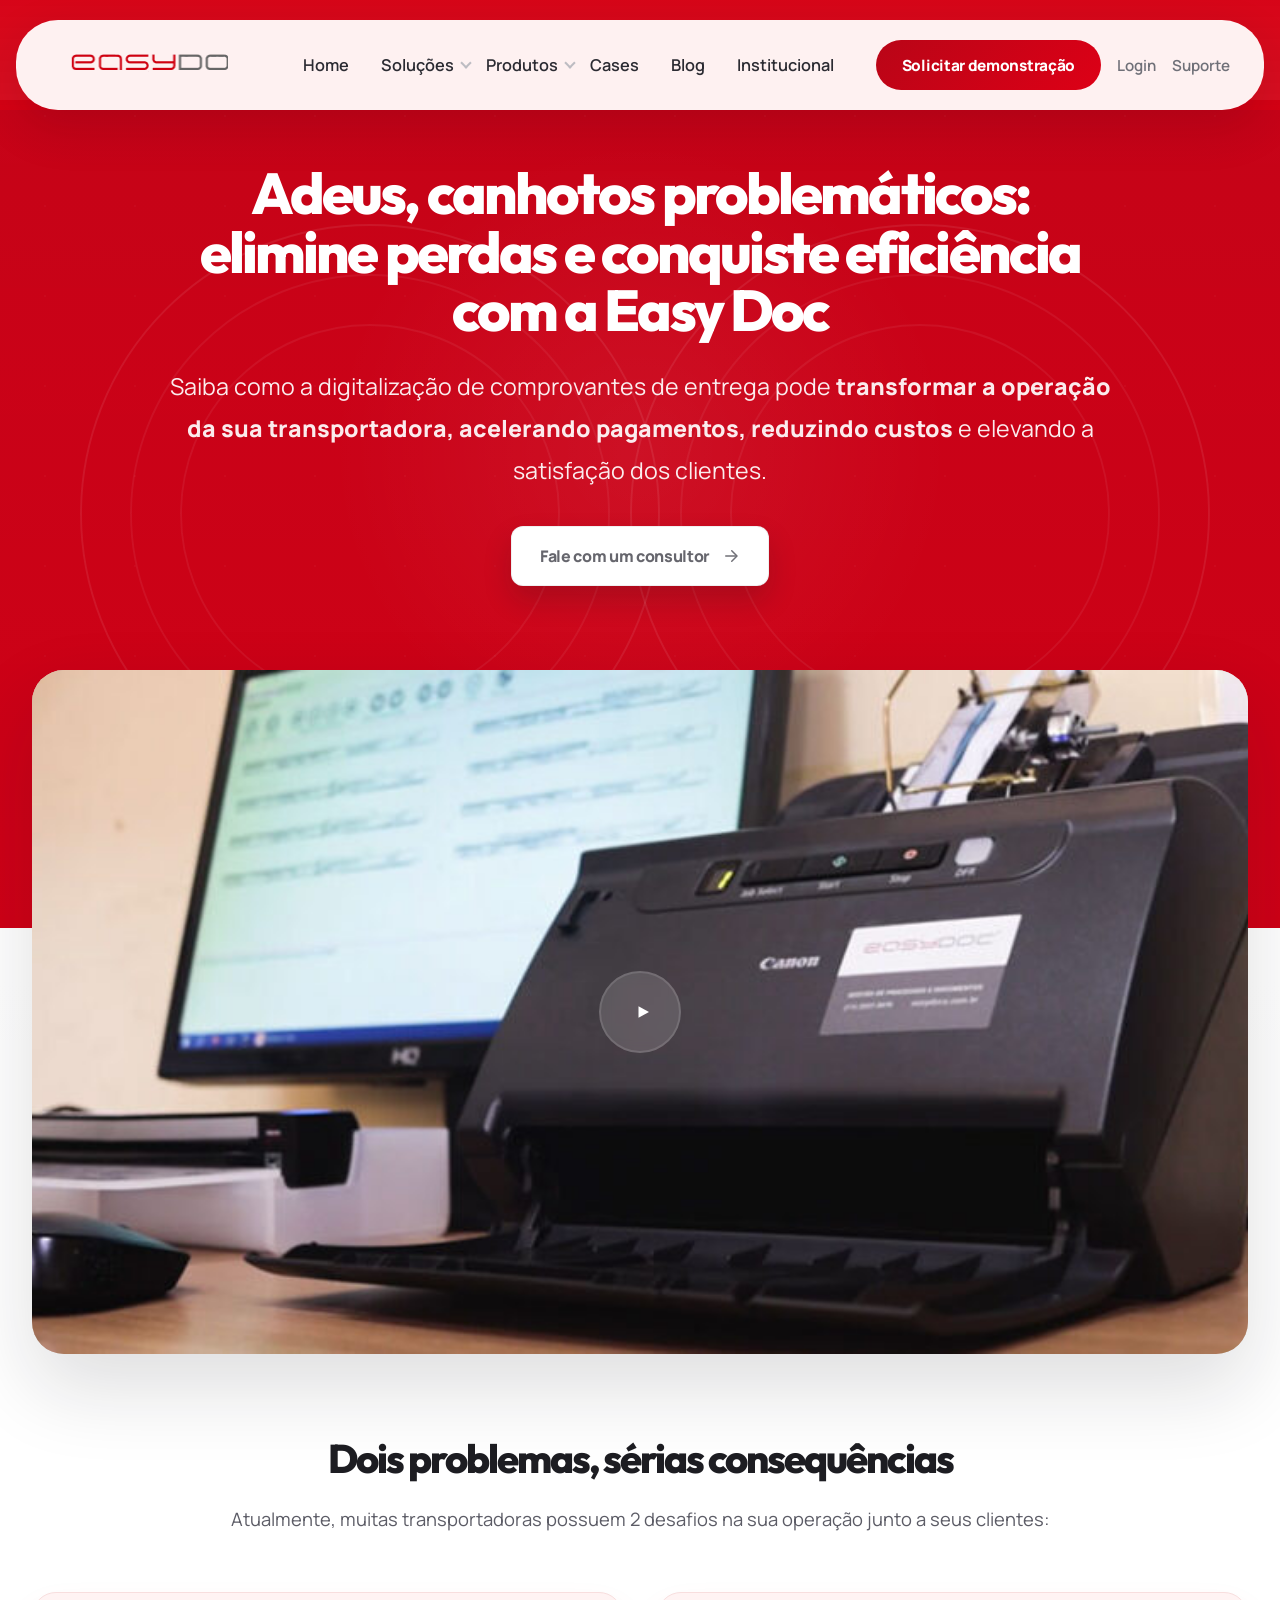
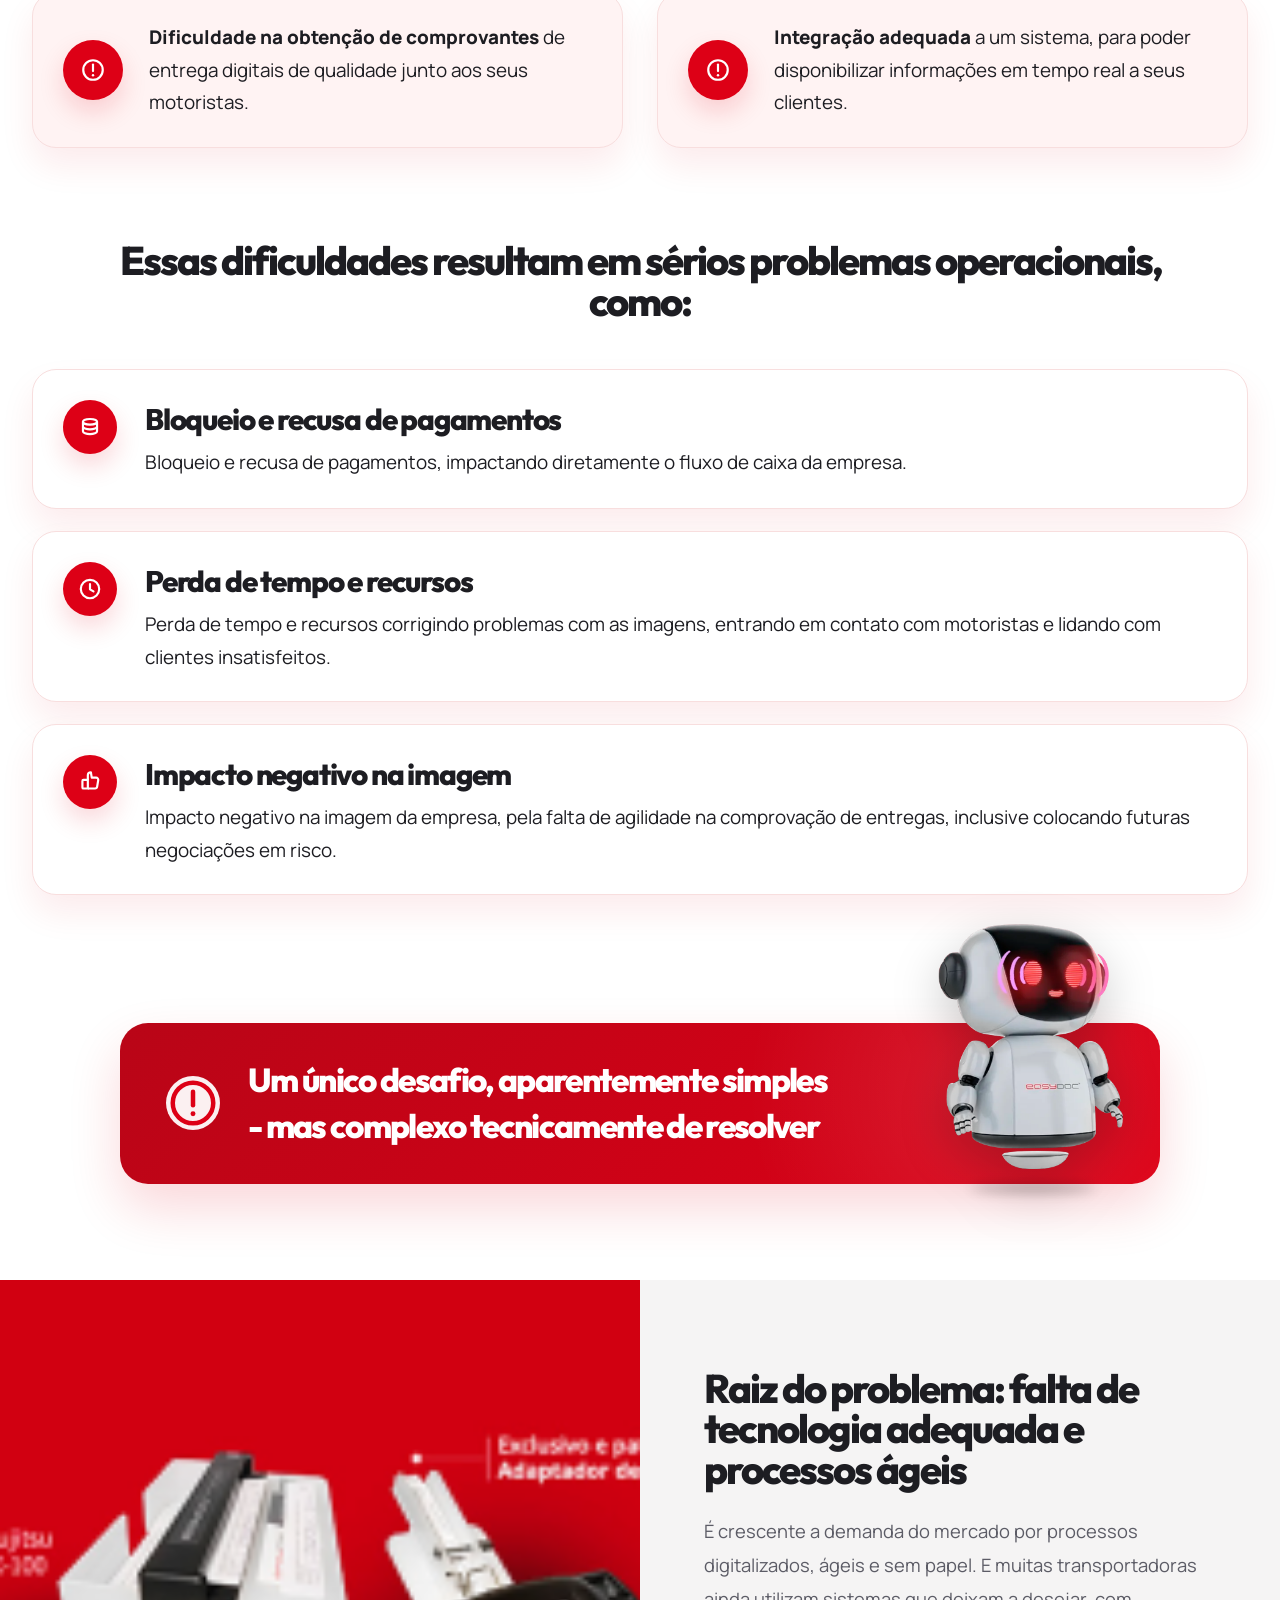
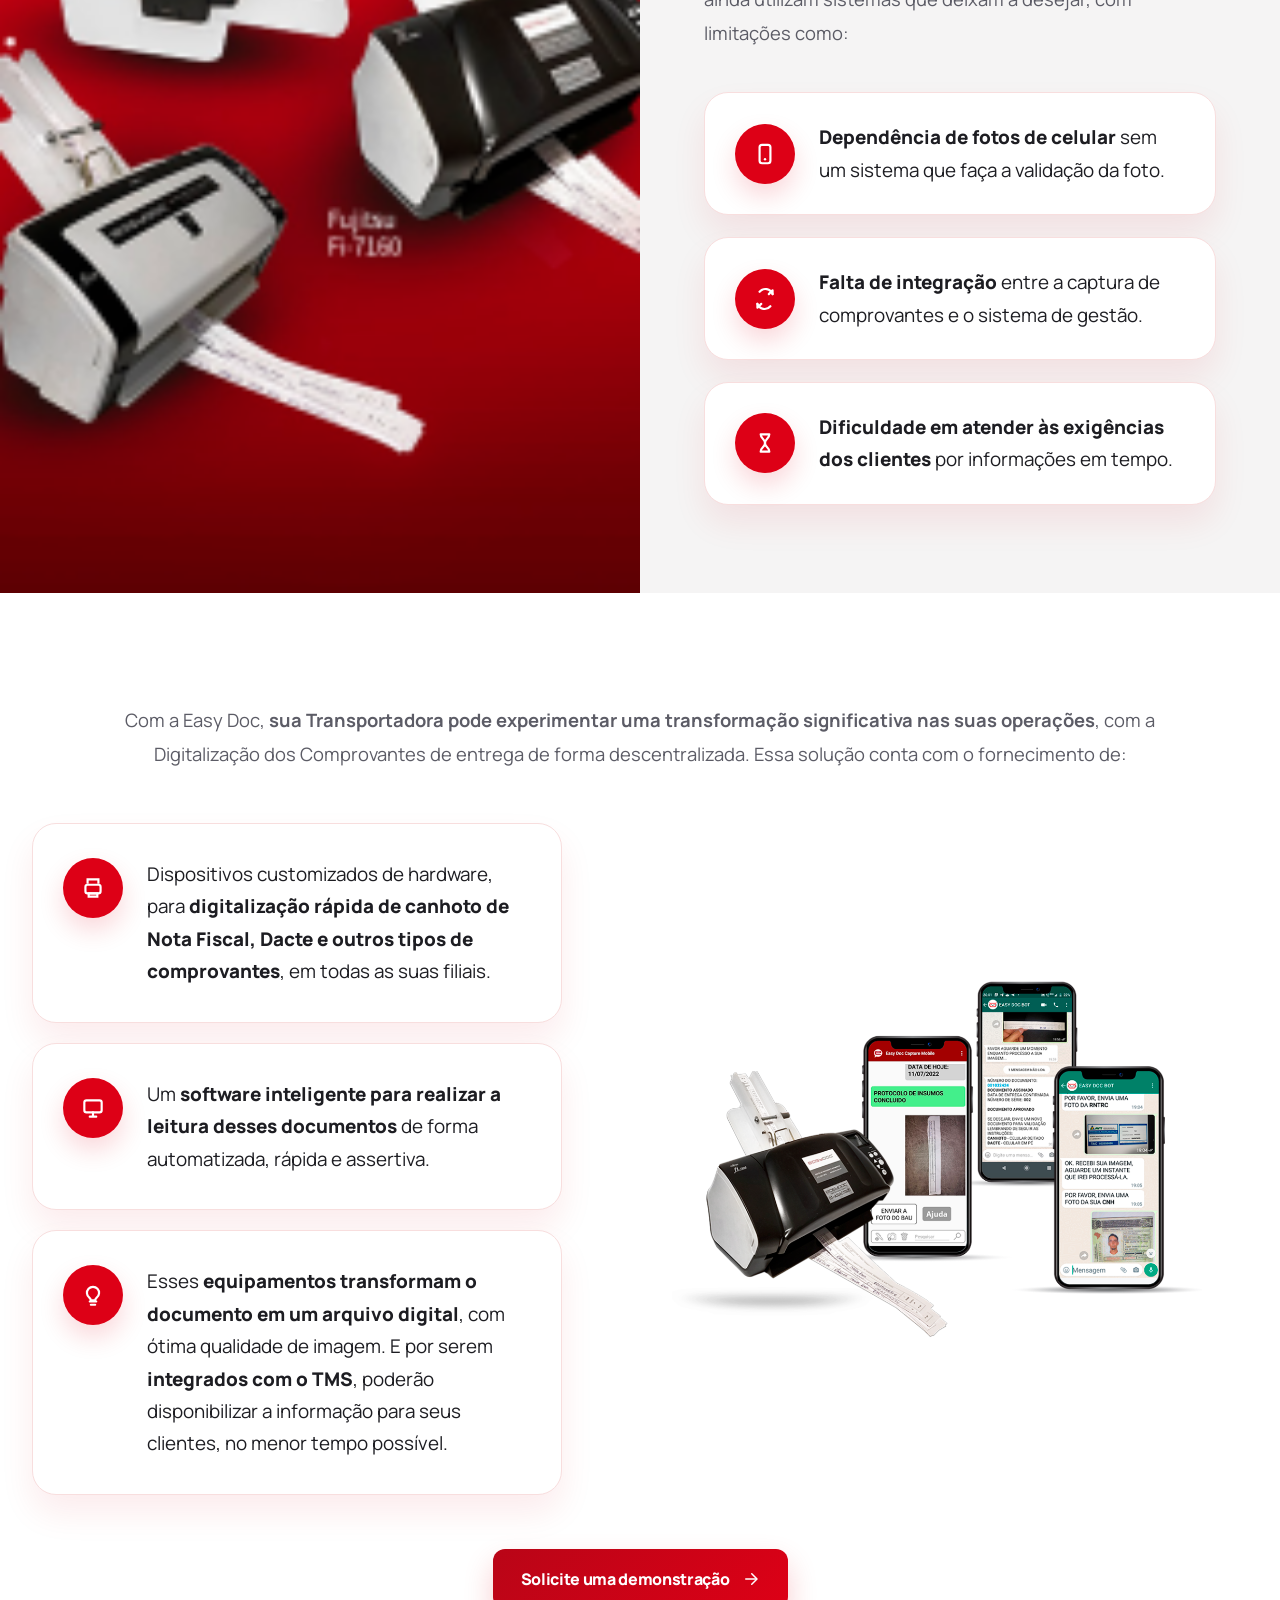
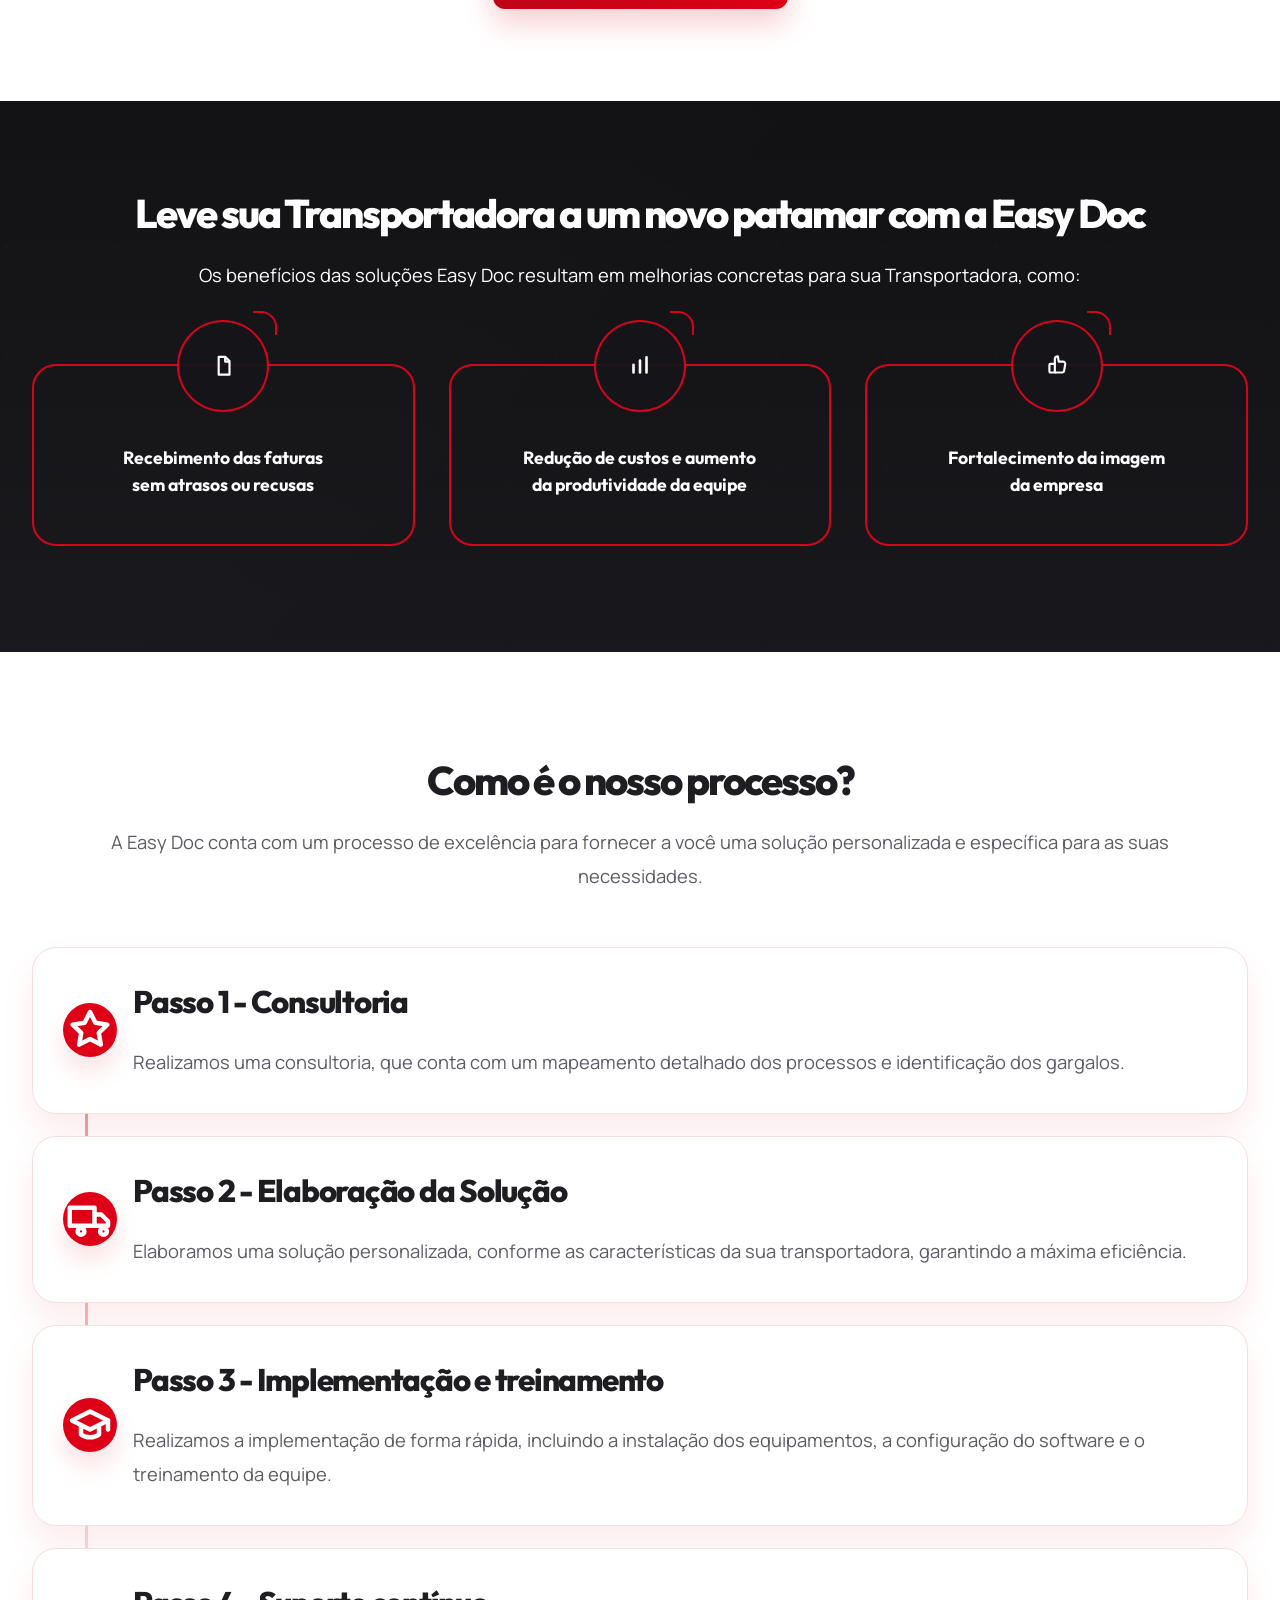
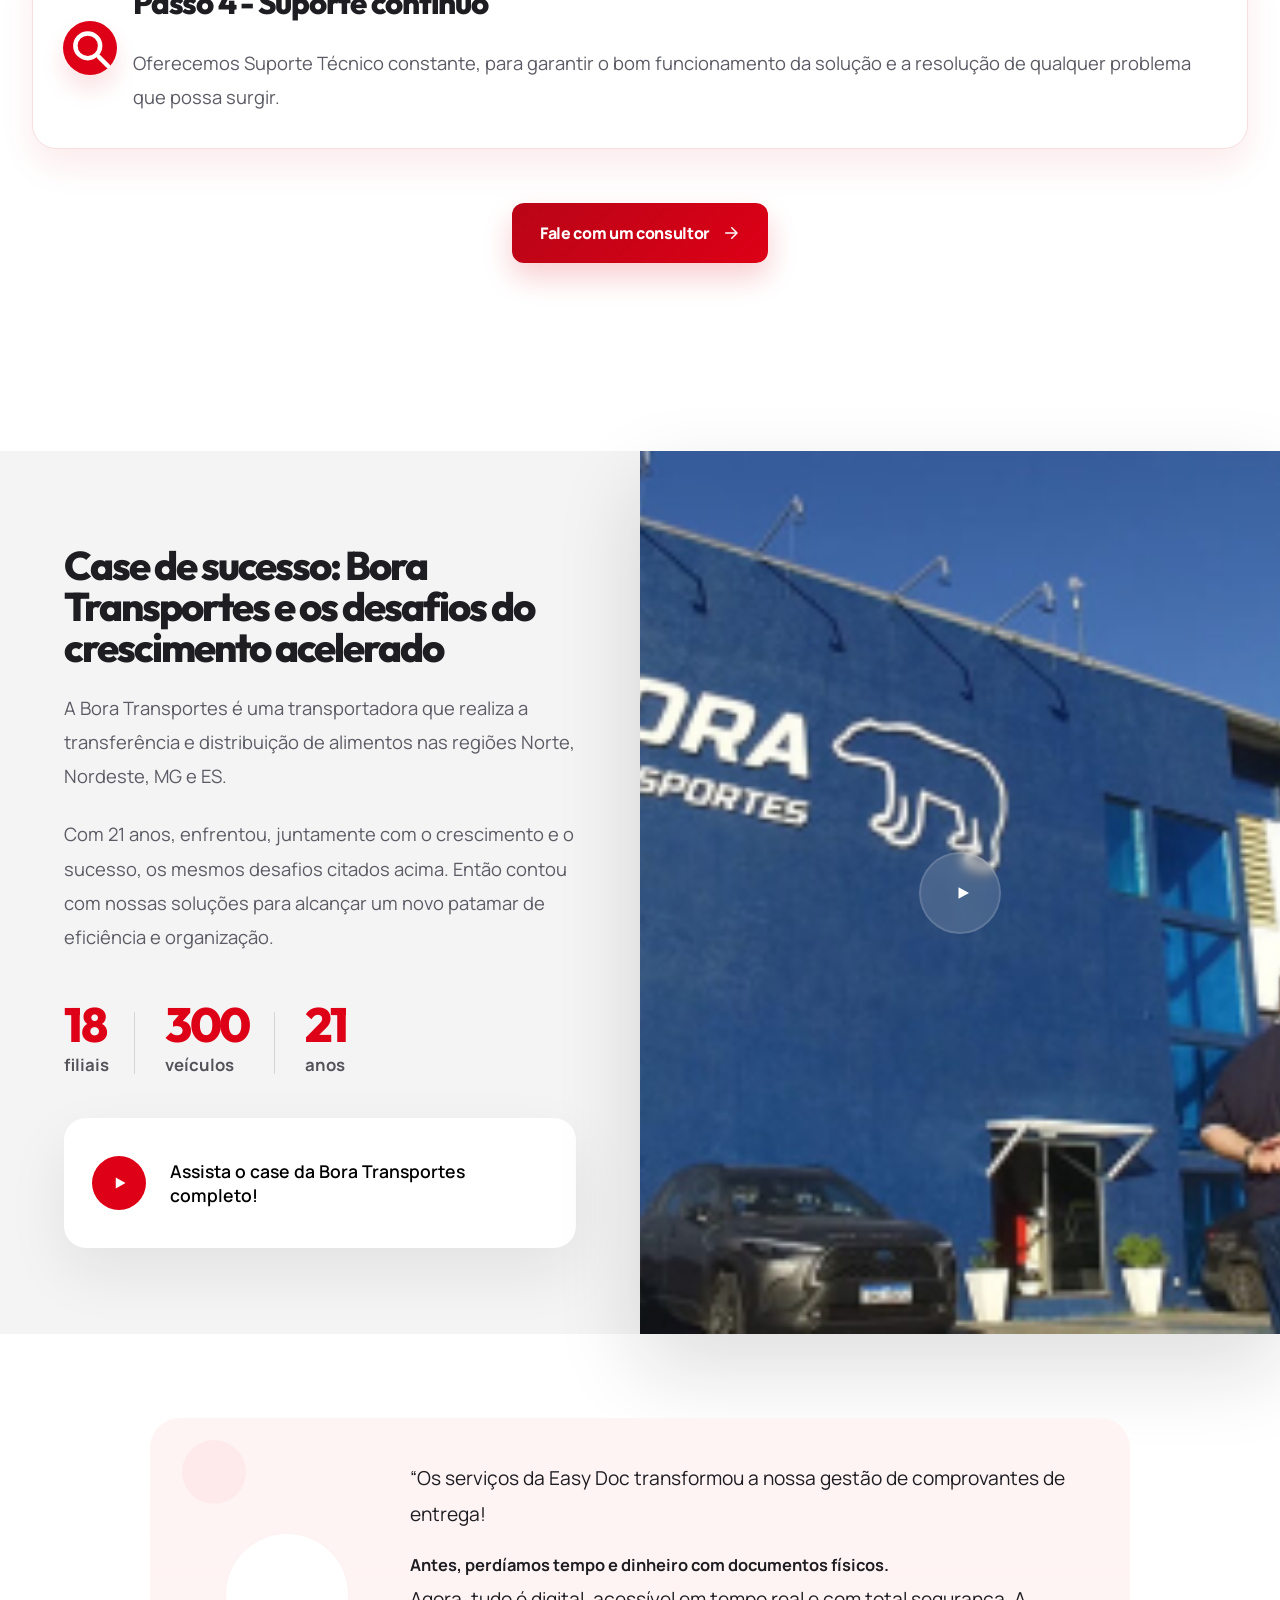
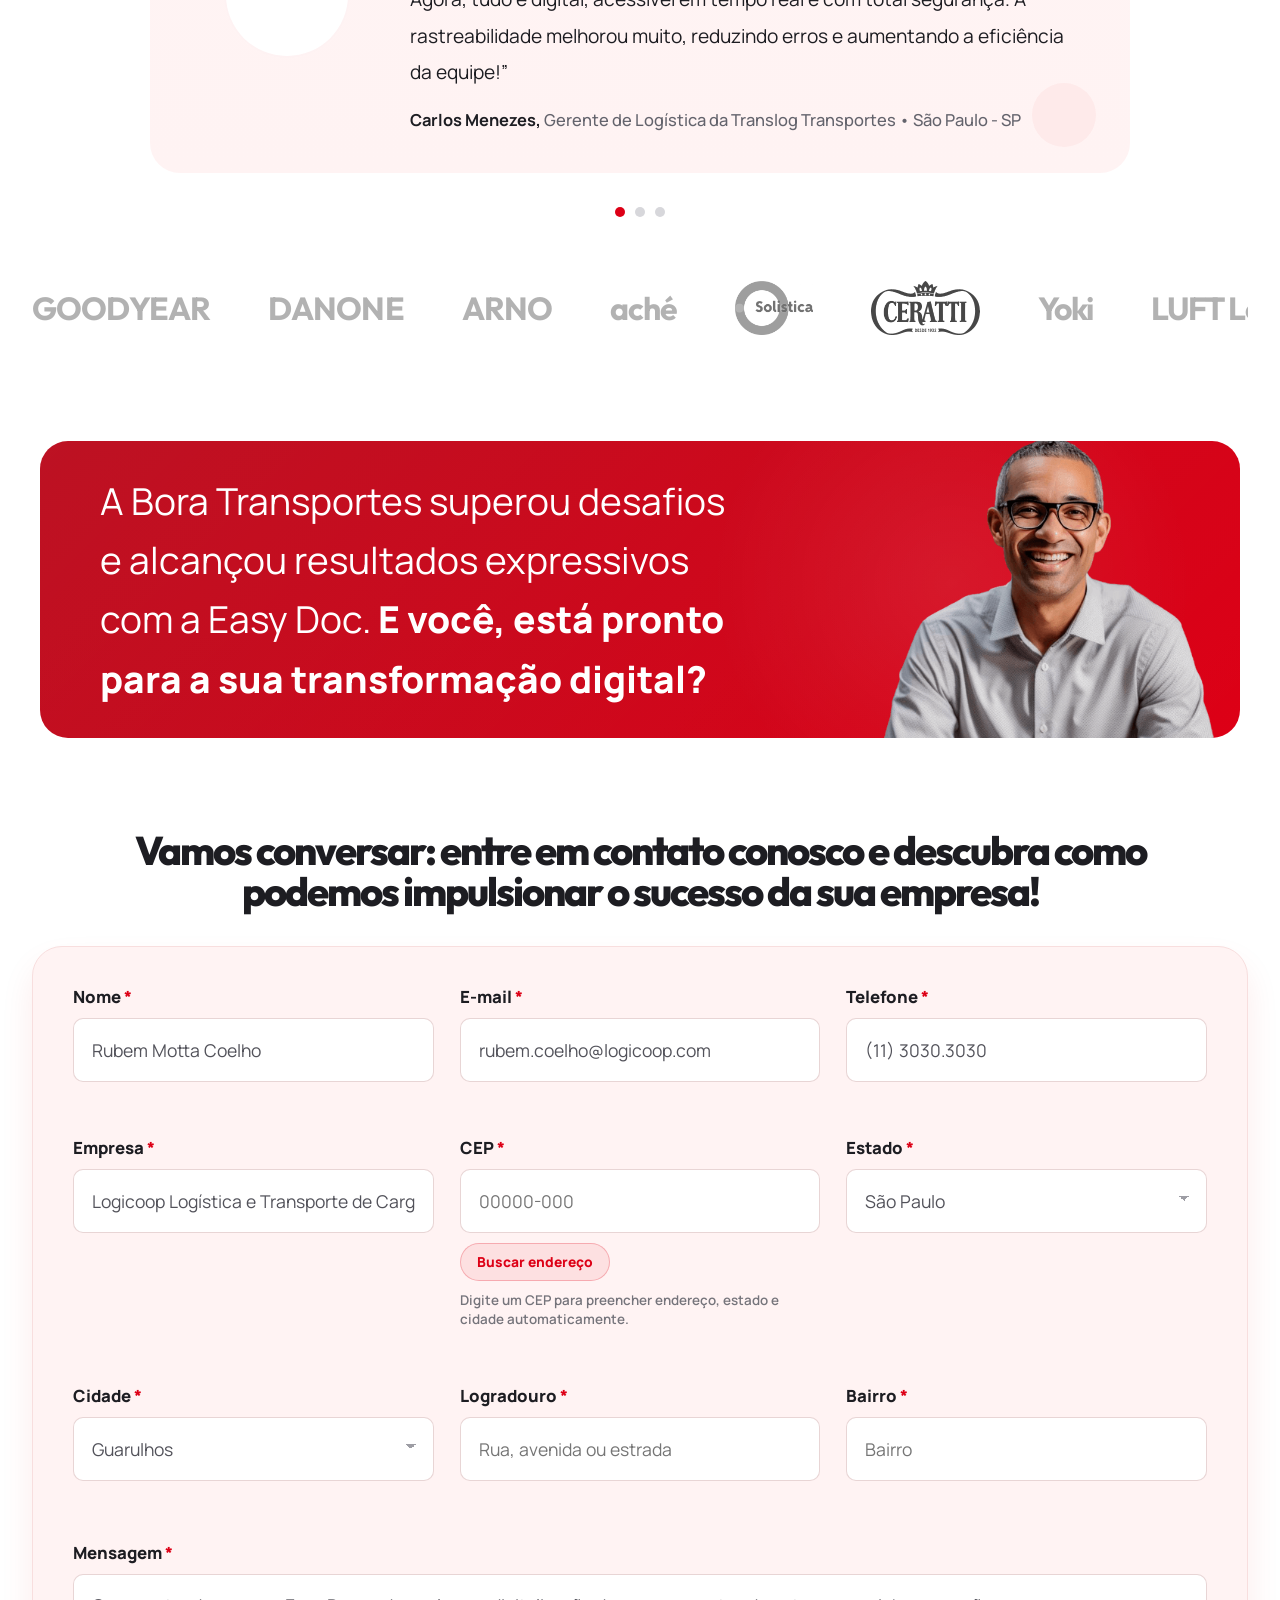
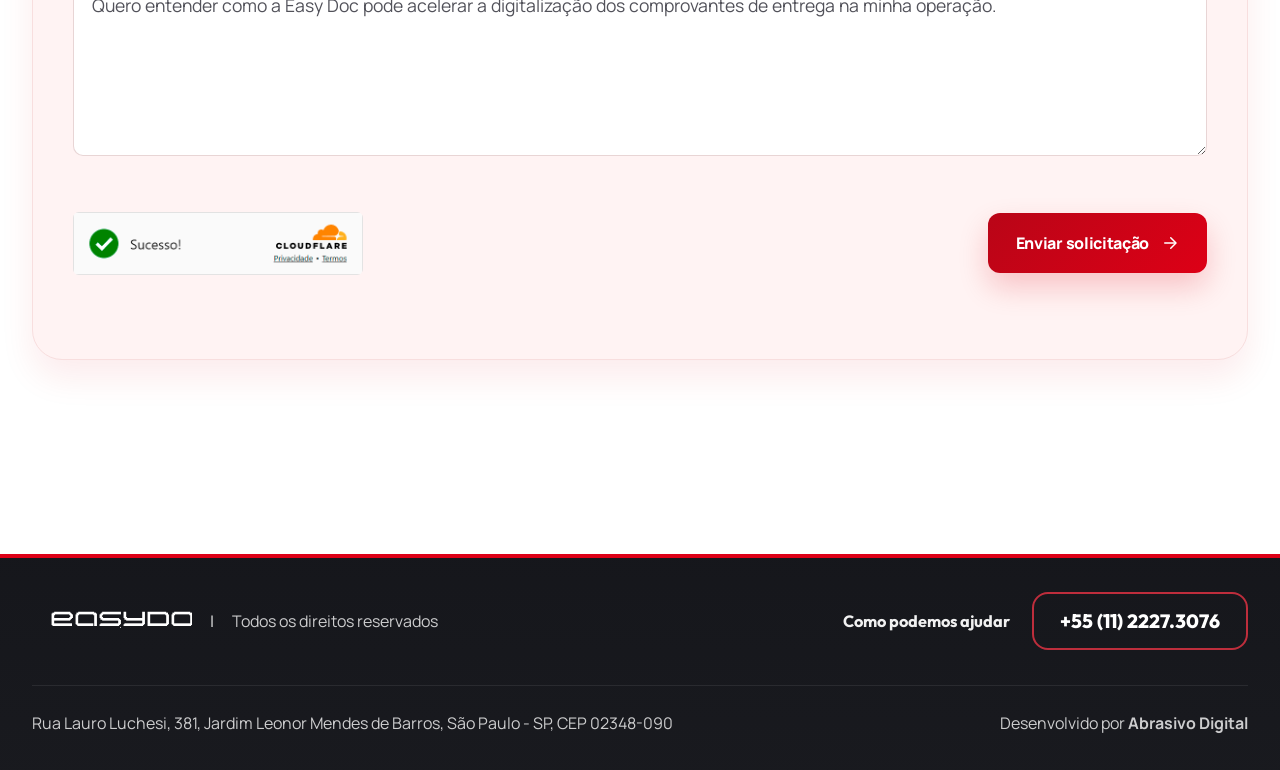
==== index.html @ b5d2107a "adiciona arquivos do projeto" ====
<!DOCTYPE html>
<html lang="pt-BR">
  <head>
    <meta charset="UTF-8" />
    <meta name="viewport" content="width=device-width, initial-scale=1.0" />
    <meta
      name="description"
      content="Landing page da Easy Doc para digitalização de comprovantes de entrega, construída em HTML, CSS e JavaScript."
    />
    <title>Easy Doc | Landing Page</title>
    <link rel="preconnect" href="https://fonts.googleapis.com" />
    <link rel="preconnect" href="https://fonts.gstatic.com" crossorigin />
    <link
      href="https://fonts.googleapis.com/css2?family=Manrope:wght@400;500;600;700;800&family=Outfit:wght@500;600;700;800&display=swap"
      rel="stylesheet"
    />
    <link rel="stylesheet" href="assets/css/style.css" />
  </head>
  <body>
    <svg class="icon-sprite" aria-hidden="true" focusable="false">
      <symbol id="icon-arrow" viewBox="0 0 24 24">
        <path d="M5 12h14" stroke="currentColor" stroke-width="2" stroke-linecap="round" />
        <path d="m13 5 7 7-7 7" fill="none" stroke="currentColor" stroke-width="2" stroke-linecap="round" stroke-linejoin="round" />
      </symbol>
      <symbol id="icon-play" viewBox="0 0 24 24">
        <path d="m9 7 9 5-9 5z" fill="currentColor" />
      </symbol>
      <symbol id="icon-alert" viewBox="0 0 24 24">
        <circle cx="12" cy="12" r="9" fill="none" stroke="currentColor" stroke-width="2" />
        <path d="M12 7v6" stroke="currentColor" stroke-width="2" stroke-linecap="round" />
        <circle cx="12" cy="16.8" r="1.1" fill="currentColor" />
      </symbol>
      <symbol id="icon-layers" viewBox="0 0 24 24">
        <ellipse cx="12" cy="7.2" rx="6.5" ry="2.6" fill="none" stroke="currentColor" stroke-width="2" />
        <path d="M5.5 7.2v4.4c0 1.4 2.9 2.6 6.5 2.6s6.5-1.2 6.5-2.6V7.2" fill="none" stroke="currentColor" stroke-width="2" />
        <path d="M5.5 11.6V16c0 1.4 2.9 2.6 6.5 2.6s6.5-1.2 6.5-2.6v-4.4" fill="none" stroke="currentColor" stroke-width="2" />
      </symbol>
      <symbol id="icon-clock" viewBox="0 0 24 24">
        <circle cx="12" cy="12" r="8.5" fill="none" stroke="currentColor" stroke-width="2" />
        <path d="M12 7.5v4.8l3.2 1.9" fill="none" stroke="currentColor" stroke-width="2" stroke-linecap="round" stroke-linejoin="round" />
      </symbol>
      <symbol id="icon-megaphone" viewBox="0 0 24 24">
        <path d="m4 11 11-4v10L4 13v-2Z" fill="none" stroke="currentColor" stroke-width="2" stroke-linejoin="round" />
        <path d="M15 9.5h2.6a1.9 1.9 0 0 1 0 3.8H15" fill="none" stroke="currentColor" stroke-width="2" stroke-linecap="round" />
        <path d="m8.2 13 1.2 4" fill="none" stroke="currentColor" stroke-width="2" stroke-linecap="round" />
      </symbol>
      <symbol id="icon-phone" viewBox="0 0 24 24">
        <rect x="7" y="3.5" width="10" height="17" rx="2.3" fill="none" stroke="currentColor" stroke-width="2" />
        <circle cx="12" cy="16.8" r="1.1" fill="currentColor" />
      </symbol>
      <symbol id="icon-refresh" viewBox="0 0 24 24">
        <path d="M19 7.5V4l-3.5 3.5" fill="none" stroke="currentColor" stroke-width="2" stroke-linecap="round" stroke-linejoin="round" />
        <path d="M19 7.5a7 7 0 0 0-12-2.2M5 16.5V20l3.5-3.5" fill="none" stroke="currentColor" stroke-width="2" stroke-linecap="round" stroke-linejoin="round" />
        <path d="M5 16.5a7 7 0 0 0 12 2.2" fill="none" stroke="currentColor" stroke-width="2" stroke-linecap="round" />
      </symbol>
      <symbol id="icon-hourglass" viewBox="0 0 24 24">
        <path d="M8 4h8M8 20h8M8 4c0 4 4 4 4 8s-4 4-4 8M16 4c0 4-4 4-4 8s4 4 4 8" fill="none" stroke="currentColor" stroke-width="2" stroke-linecap="round" stroke-linejoin="round" />
      </symbol>
      <symbol id="icon-printer" viewBox="0 0 24 24">
        <path d="M7 8V4h10v4" fill="none" stroke="currentColor" stroke-width="2" />
        <rect x="5" y="9" width="14" height="8" rx="2" fill="none" stroke="currentColor" stroke-width="2" />
        <path d="M8 17h8v3H8z" fill="none" stroke="currentColor" stroke-width="2" />
      </symbol>
      <symbol id="icon-monitor" viewBox="0 0 24 24">
        <rect x="4" y="5" width="16" height="11" rx="2" fill="none" stroke="currentColor" stroke-width="2" />
        <path d="M9 20h6M12 16v4" fill="none" stroke="currentColor" stroke-width="2" stroke-linecap="round" />
      </symbol>
      <symbol id="icon-bulb" viewBox="0 0 24 24">
        <path d="M9 18h6M10 21h4" fill="none" stroke="currentColor" stroke-width="2" stroke-linecap="round" />
        <path d="M8.6 14.5A5.6 5.6 0 1 1 15.4 14.5C14.4 15.3 14 16 14 17h-4c0-1-.4-1.7-1.4-2.5Z" fill="none" stroke="currentColor" stroke-width="2" stroke-linejoin="round" />
      </symbol>
      <symbol id="icon-doc" viewBox="0 0 24 24">
        <path d="M8 3.5h6l4 4V20H8z" fill="none" stroke="currentColor" stroke-width="2" stroke-linejoin="round" />
        <path d="M14 3.5V8h4" fill="none" stroke="currentColor" stroke-width="2" stroke-linejoin="round" />
      </symbol>
      <symbol id="icon-chart" viewBox="0 0 24 24">
        <path d="M6 18V11M12 18V7M18 18V4" fill="none" stroke="currentColor" stroke-width="2.4" stroke-linecap="round" />
      </symbol>
      <symbol id="icon-thumbs" viewBox="0 0 24 24">
        <path d="M10 10V5.8a2.8 2.8 0 0 1 2.8-2.8l.8 5h4a2 2 0 0 1 2 2.3l-1 6A2 2 0 0 1 16.6 18H10" fill="none" stroke="currentColor" stroke-width="2" stroke-linejoin="round" />
        <path d="M6 10h4v8H6a1 1 0 0 1-1-1v-6a1 1 0 0 1 1-1Z" fill="none" stroke="currentColor" stroke-width="2" />
      </symbol>
      <symbol id="icon-star" viewBox="0 0 24 24">
        <path d="m12 4 2.4 4.8 5.3.8-3.8 3.7.9 5.2L12 16l-4.8 2.5.9-5.2L4.3 9.6l5.3-.8Z" fill="none" stroke="currentColor" stroke-width="2" stroke-linejoin="round" />
      </symbol>
      <symbol id="icon-truck" viewBox="0 0 24 24">
        <path d="M3 7h11v8H3zM14 10h3l3 3v2h-6z" fill="none" stroke="currentColor" stroke-width="2" stroke-linejoin="round" />
        <circle cx="8" cy="17.5" r="1.5" fill="none" stroke="currentColor" stroke-width="2" />
        <circle cx="18" cy="17.5" r="1.5" fill="none" stroke="currentColor" stroke-width="2" />
      </symbol>
      <symbol id="icon-graduation" viewBox="0 0 24 24">
        <path d="m4 10 8-4 8 4-8 4Z" fill="none" stroke="currentColor" stroke-width="2" stroke-linejoin="round" />
        <path d="M8 12v4.2c2.2 1.7 5.8 1.7 8 0V12" fill="none" stroke="currentColor" stroke-width="2" stroke-linejoin="round" />
        <path d="M20 10v4" fill="none" stroke="currentColor" stroke-width="2" stroke-linecap="round" />
      </symbol>
      <symbol id="icon-search" viewBox="0 0 24 24">
        <circle cx="11" cy="11" r="5.5" fill="none" stroke="currentColor" stroke-width="2" />
        <path d="m16 16 4 4" fill="none" stroke="currentColor" stroke-width="2" stroke-linecap="round" />
      </symbol>
    </svg>

    <header class="site-header">
      <div class="header-shell">
        <a class="site-logo" href="#home" aria-label="Voltar ao topo">
          <img src="assets/images/logo-mark.png" alt="Easy Doc" />
        </a>

        <button
          class="menu-toggle"
          type="button"
          aria-expanded="false"
          aria-controls="site-nav"
          aria-label="Abrir menu"
        >
          <span></span>
          <span></span>
          <span></span>
        </button>

        <nav class="site-nav" id="site-nav" aria-label="Navegação principal">
          <a href="#home">Home</a>
          <a href="#solucoes" class="has-caret">Soluções</a>
          <a href="#produtos" class="has-caret">Produtos</a>
          <a href="#cases">Cases</a>
          <a href="#processo">Blog</a>
          <a href="#depoimentos">Institucional</a>
        </nav>

        <div class="site-actions">
          <a class="top-cta" href="#contato">Solicitar demonstração</a>
          <a href="login.html" class="action-link">Login</a>
          <a href="suporte.html" class="action-link">Suporte</a>
        </div>
      </div>
    </header>

    <main>
      <section class="hero" id="home">
        <div class="hero__rings hero__rings--left" aria-hidden="true"></div>
        <div class="hero__rings hero__rings--right" aria-hidden="true"></div>

        <div class="hero__container">
          <div class="hero__content" data-reveal>
            <h1>Adeus, canhotos problemáticos: elimine perdas e conquiste eficiência com a Easy Doc</h1>
            <p>
              Saiba como a digitalização de comprovantes de entrega pode
              <strong>transformar a operação da sua transportadora, acelerando pagamentos, reduzindo custos</strong>
              e elevando a satisfação dos clientes.
            </p>

            <a class="cta-button cta-button--light" href="#contato">
              <span>Fale com um consultor</span>
              <svg aria-hidden="true"><use href="#icon-arrow"></use></svg>
            </a>
          </div>

          <div class="hero__media" data-reveal>
            <div
              class="video-poster video-poster--hero"
              data-video-embed
              data-video-id="BOLSMaepKU4"
              data-video-title="Vídeo inicial Easy Doc"
            >
              <img src="assets/images/scanner-desk.png" alt="Scanner da Easy Doc em operação" />
              <button class="play-button" type="button" aria-label="Reproduzir vídeo inicial">
                <svg aria-hidden="true"><use href="#icon-play"></use></svg>
              </button>
            </div>
          </div>
        </div>
      </section>

      <section class="section section--problems" id="solucoes">
        <div class="container container--wide">
          <div class="section-title section-title--center" data-reveal>
            <h2>Dois problemas, sérias consequências</h2>
            <p>Atualmente, muitas transportadoras possuem 2 desafios na sua operação junto a seus clientes:</p>
          </div>

          <div class="problem-grid" data-reveal>
            <article class="problem-card">
              <span class="icon-badge">
                <svg aria-hidden="true"><use href="#icon-alert"></use></svg>
              </span>
              <p>
                <strong>Dificuldade na obtenção de comprovantes</strong> de entrega digitais
                de qualidade junto aos seus motoristas.
              </p>
            </article>

            <article class="problem-card">
              <span class="icon-badge">
                <svg aria-hidden="true"><use href="#icon-alert"></use></svg>
              </span>
              <p>
                <strong>Integração adequada</strong> a um sistema, para poder disponibilizar
                informações em tempo real a seus clientes.
              </p>
            </article>
          </div>

          <div class="section-title section-title--center section-title--spaced" data-reveal>
            <h2>Essas dificuldades resultam em sérios problemas operacionais, como:</h2>
          </div>

          <div class="issue-list" data-reveal>
            <article class="issue-card">
              <span class="icon-badge icon-badge--small">
                <svg aria-hidden="true"><use href="#icon-layers"></use></svg>
              </span>
              <div>
                <h3>Bloqueio e recusa de pagamentos</h3>
                <p>Bloqueio e recusa de pagamentos, impactando diretamente o fluxo de caixa da empresa.</p>
              </div>
            </article>

            <article class="issue-card">
              <span class="icon-badge icon-badge--small">
                <svg aria-hidden="true"><use href="#icon-clock"></use></svg>
              </span>
              <div>
                <h3>Perda de tempo e recursos</h3>
                <p>Perda de tempo e recursos corrigindo problemas com as imagens, entrando em contato com motoristas e lidando com clientes insatisfeitos.</p>
              </div>
            </article>

            <article class="issue-card">
              <span class="icon-badge icon-badge--small">
                <svg aria-hidden="true"><use href="#icon-thumbs"></use></svg>
              </span>
              <div>
                <h3>Impacto negativo na imagem</h3>
                <p>Impacto negativo na imagem da empresa, pela falta de agilidade na comprovação de entregas, inclusive colocando futuras negociações em risco.</p>
              </div>
            </article>
          </div>
        </div>
      </section>

      <section class="challenge-banner" aria-label="Desafio principal">
        <div class="challenge-banner__inner" data-reveal>
          <span class="challenge-banner__icon">
            <svg aria-hidden="true"><use href="#icon-alert"></use></svg>
          </span>

          <div class="challenge-banner__copy">
            <p>Um único desafio, aparentemente simples</p>
            <strong>- mas complexo tecnicamente de resolver</strong>
          </div>

          <img src="assets/images/robot.png" alt="Mascote da Easy Doc" />
        </div>
      </section>

      <section class="cause-section" id="produtos">
        <div class="cause-section__media" data-reveal>
          <img src="assets/images/products-red.png" alt="Scanners e adaptadores utilizados pela Easy Doc" />
        </div>

        <div class="cause-section__content" data-reveal>
          <div class="section-title section-title--left">
            <h2>Raiz do problema: falta de tecnologia adequada e processos ágeis</h2>
            <p>
              É crescente a demanda do mercado por processos digitalizados, ágeis e sem papel.
              E muitas transportadoras ainda utilizam sistemas que deixam a desejar, com limitações como:
            </p>
          </div>

          <div class="feature-stack">
            <article class="feature-item">
              <span class="icon-badge">
                <svg aria-hidden="true"><use href="#icon-phone"></use></svg>
              </span>
              <p><strong>Dependência de fotos de celular</strong> sem um sistema que faça a validação da foto.</p>
            </article>

            <article class="feature-item">
              <span class="icon-badge">
                <svg aria-hidden="true"><use href="#icon-refresh"></use></svg>
              </span>
              <p><strong>Falta de integração</strong> entre a captura de comprovantes e o sistema de gestão.</p>
            </article>

            <article class="feature-item">
              <span class="icon-badge">
                <svg aria-hidden="true"><use href="#icon-hourglass"></use></svg>
              </span>
              <p><strong>Dificuldade em atender às exigências dos clientes</strong> por informações em tempo.</p>
            </article>
          </div>
        </div>
      </section>

      <section class="section section--solution">
        <div class="container container--wide">
          <div class="section-title section-title--center section-title--compact" data-reveal>
            <p>
              Com a Easy Doc, <strong>sua Transportadora pode experimentar uma transformação significativa nas suas operações</strong>,
              com a Digitalização dos Comprovantes de entrega de forma descentralizada. Essa solução conta com o fornecimento de:
            </p>
          </div>

          <div class="solution-grid">
            <div class="solution-grid__content" data-reveal>
              <article class="solution-card">
                <span class="icon-badge">
                  <svg aria-hidden="true"><use href="#icon-printer"></use></svg>
                </span>
                <p>
                  Dispositivos customizados de hardware, para
                  <strong>digitalização rápida de canhoto de Nota Fiscal, Dacte e outros tipos de comprovantes</strong>,
                  em todas as suas filiais.
                </p>
              </article>

              <article class="solution-card">
                <span class="icon-badge">
                  <svg aria-hidden="true"><use href="#icon-monitor"></use></svg>
                </span>
                <p>
                  Um <strong>software inteligente para realizar a leitura desses documentos</strong>
                  de forma automatizada, rápida e assertiva.
                </p>
              </article>

              <article class="solution-card">
                <span class="icon-badge">
                  <svg aria-hidden="true"><use href="#icon-bulb"></use></svg>
                </span>
                <p>
                  Esses <strong>equipamentos transformam o documento em um arquivo digital</strong>, com ótima qualidade de imagem.
                  E por serem <strong>integrados com o TMS</strong>, poderão disponibilizar a informação para seus clientes, no menor tempo possível.
                </p>
              </article>
            </div>

            <div class="solution-grid__media" data-reveal>
              <img src="assets/images/scanner-mobile.png" alt="Scanner com captura em dispositivos móveis" />
            </div>
          </div>

          <div class="section-cta" data-reveal>
            <a class="cta-button" href="#contato">
              <span>Solicite uma demonstração</span>
              <svg aria-hidden="true"><use href="#icon-arrow"></use></svg>
            </a>
          </div>
        </div>
      </section>

      <section class="impact-section">
        <div class="container container--wide">
          <div class="section-title section-title--center section-title--light" data-reveal>
            <h2>Leve sua Transportadora a um novo patamar com a Easy Doc</h2>
            <p>Os benefícios das soluções Easy Doc resultam em melhorias concretas para sua Transportadora, como:</p>
          </div>

          <div class="impact-grid" data-reveal>
            <article class="impact-card">
              <span class="impact-card__icon">
                <svg aria-hidden="true"><use href="#icon-doc"></use></svg>
              </span>
              <p>Recebimento das faturas<br />sem atrasos ou recusas</p>
            </article>

            <article class="impact-card">
              <span class="impact-card__icon">
                <svg aria-hidden="true"><use href="#icon-chart"></use></svg>
              </span>
              <p>Redução de custos e aumento<br />da produtividade da equipe</p>
            </article>

            <article class="impact-card">
              <span class="impact-card__icon">
                <svg aria-hidden="true"><use href="#icon-thumbs"></use></svg>
              </span>
              <p>Fortalecimento da imagem<br />da empresa</p>
            </article>
          </div>
        </div>
      </section>

      <section class="section process-section" id="processo">
        <div class="container container--wide">
          <div class="section-title section-title--center" data-reveal>
            <h2>Como é o nosso processo?</h2>
            <p>
              A Easy Doc conta com um processo de excelência para fornecer a você uma solução personalizada
              e específica para as suas necessidades.
            </p>
          </div>

          <div class="process-list" data-reveal>
            <article class="process-step">
              <span class="process-step__icon">
                <svg aria-hidden="true"><use href="#icon-star"></use></svg>
              </span>
              <div>
                <h3>Passo 1 - Consultoria</h3>
                <p>Realizamos uma consultoria, que conta com um mapeamento detalhado dos processos e identificação dos gargalos.</p>
              </div>
            </article>

            <article class="process-step">
              <span class="process-step__icon">
                <svg aria-hidden="true"><use href="#icon-truck"></use></svg>
              </span>
              <div>
                <h3>Passo 2 - Elaboração da Solução</h3>
                <p>Elaboramos uma solução personalizada, conforme as características da sua transportadora, garantindo a máxima eficiência.</p>
              </div>
            </article>

            <article class="process-step">
              <span class="process-step__icon">
                <svg aria-hidden="true"><use href="#icon-graduation"></use></svg>
              </span>
              <div>
                <h3>Passo 3 - Implementação e treinamento</h3>
                <p>Realizamos a implementação de forma rápida, incluindo a instalação dos equipamentos, a configuração do software e o treinamento da equipe.</p>
              </div>
            </article>

            <article class="process-step">
              <span class="process-step__icon">
                <svg aria-hidden="true"><use href="#icon-search"></use></svg>
              </span>
              <div>
                <h3>Passo 4 - Suporte contínuo</h3>
                <p>Oferecemos Suporte Técnico constante, para garantir o bom funcionamento da solução e a resolução de qualquer problema que possa surgir.</p>
              </div>
            </article>
          </div>

          <div class="section-cta" data-reveal>
            <a class="cta-button" href="#contato">
              <span>Fale com um consultor</span>
              <svg aria-hidden="true"><use href="#icon-arrow"></use></svg>
            </a>
          </div>
        </div>
      </section>

      <section class="case-section" id="cases">
        <div class="case-section__content" data-reveal>
          <h2>Case de sucesso: Bora Transportes e os desafios do crescimento acelerado</h2>

          <p>
            A Bora Transportes é uma transportadora que realiza a transferência e distribuição de alimentos nas regiões Norte, Nordeste, MG e ES.
          </p>
          <p>
            Com 21 anos, enfrentou, juntamente com o crescimento e o sucesso, os mesmos desafios citados acima.
            Então contou com nossas soluções para alcançar um novo patamar de eficiência e organização.
          </p>

          <div class="case-stats">
            <div>
              <strong>18</strong>
              <span>filiais</span>
            </div>
            <div>
              <strong>300</strong>
              <span>veículos</span>
            </div>
            <div>
              <strong>21</strong>
              <span>anos</span>
            </div>
          </div>

          <button class="case-link" type="button" data-video-trigger="#case-video">
            <span class="case-link__icon">
              <svg aria-hidden="true"><use href="#icon-play"></use></svg>
            </span>
            <span>Assista o case da Bora Transportes completo!</span>
          </button>
        </div>

        <div class="case-section__media" data-reveal>
          <div
            class="video-poster video-poster--case"
            id="case-video"
            data-video-embed
            data-video-id="VZrQs3gulyI"
            data-video-title="Vídeo do case Bora Transportes"
          >
            <img src="assets/images/bora-hq.png" alt="Fachada da Bora Transportes" />
            <button class="play-button" type="button" aria-label="Reproduzir vídeo do case Bora Transportes">
              <svg aria-hidden="true"><use href="#icon-play"></use></svg>
            </button>
          </div>
        </div>
      </section>

      <section class="proof-section" id="depoimentos">
        <div class="container container--wide">
          <article class="quote-card" data-reveal>
            <div class="quote-card__avatar" aria-hidden="true"></div>
            <div class="quote-card__content">
              <p>
                “Os serviços da Easy Doc transformou a nossa gestão de comprovantes de entrega!
                <strong>Antes, perdíamos tempo e dinheiro com documentos físicos.</strong>
                Agora, tudo é digital, acessível em tempo real e com total segurança.
                A rastreabilidade melhorou muito, reduzindo erros e aumentando a eficiência da equipe!”
              </p>
              <strong>Carlos Menezes, <span>Gerente de Logística da Translog Transportes • São Paulo - SP</span></strong>
            </div>
          </article>

          <div class="quote-dots" aria-hidden="true">
            <span class="is-active"></span>
            <span></span>
            <span></span>
          </div>

          <div class="logo-marquee" aria-label="Marcas atendidas" data-reveal>
            <div class="logo-marquee__track">
              <span>GOODYEAR</span>
              <span>DANONE</span>
              <span>ARNO</span>
              <span>aché</span>
              <img src="assets/images/logo-solistica.png" alt="Solistica" />
              <img src="assets/images/logo-ceratti.png" alt="Ceratti" />
              <span>Yoki</span>
              <span>LUFT Logistics</span>
              <span>GOODYEAR</span>
              <span>DANONE</span>
              <span>ARNO</span>
              <span>aché</span>
            </div>
          </div>
        </div>
      </section>

      <section class="cta-ribbon" aria-label="Chamada para contato">
        <div class="cta-ribbon__card" data-reveal>
          <div class="cta-ribbon__copy">
            <p>
              A Bora Transportes superou desafios e alcançou resultados expressivos com a Easy Doc.
              <strong>E você, está pronto para a sua transformação digital?</strong>
            </p>
          </div>
          <img src="assets/images/testimonial-exec.png" alt="Especialista da Easy Doc" />
        </div>
      </section>

      <section class="section contact-section" id="contato">
        <div class="container container--wide">
          <div class="section-title section-title--center section-title--contact" data-reveal>
            <h2>Vamos conversar: entre em contato conosco e descubra como podemos impulsionar o sucesso da sua empresa!</h2>
          </div>

          <div class="contact-panel" data-reveal>
            <form id="contact-form" novalidate>
              <div class="form-grid form-grid--triple">
                <div class="form-group">
                  <label for="name">Nome <span>*</span></label>
                  <input id="name" name="name" type="text" autocomplete="name" value="Rubem Motta Coelho" />
                  <small class="form-error" data-error-for="name"></small>
                </div>

                <div class="form-group">
                  <label for="email">E-mail <span>*</span></label>
                  <input id="email" name="email" type="email" autocomplete="email" value="rubem.coelho@logicoop.com" />
                  <small class="form-error" data-error-for="email"></small>
                </div>

                <div class="form-group">
                  <label for="phone">Telefone <span>*</span></label>
                  <input id="phone" name="phone" type="text" autocomplete="tel" inputmode="numeric" maxlength="15" value="(11) 3030.3030" />
                  <small class="form-error" data-error-for="phone"></small>
                </div>

                <div class="form-group">
                  <label for="company">Empresa <span>*</span></label>
                  <input id="company" name="company" type="text" autocomplete="organization" value="Logicoop Logística e Transporte de Cargas" />
                  <small class="form-error" data-error-for="company"></small>
                </div>

                <div class="form-group">
                  <label for="zip">CEP <span>*</span></label>
                  <div class="input-status">
                    <input id="zip" name="zip" type="text" autocomplete="postal-code" inputmode="numeric" maxlength="9" placeholder="00000-000" aria-describedby="zip-status" />
                    <span class="field-loader" id="zip-loader" aria-hidden="true"></span>
                  </div>
                  <button class="zip-search-button" type="button" id="zip-search">Buscar endereço</button>
                  <small class="form-hint" id="zip-status">Digite um CEP para preencher endereço, estado e cidade automaticamente.</small>
                  <small class="form-error" data-error-for="zip"></small>
                </div>

                <div class="form-group">
                  <label for="state">Estado <span>*</span></label>
                  <select id="state" name="state"></select>
                  <small class="form-error" data-error-for="state"></small>
                </div>

                <div class="form-group">
                  <label for="city">Cidade <span>*</span></label>
                  <select id="city" name="city"></select>
                  <small class="form-error" data-error-for="city"></small>
                </div>

                <div class="form-group">
                  <label for="address">Logradouro <span>*</span></label>
                  <input id="address" name="address" type="text" autocomplete="address-line1" placeholder="Rua, avenida ou estrada" />
                  <small class="form-error" data-error-for="address"></small>
                </div>

                <div class="form-group">
                  <label for="district">Bairro <span>*</span></label>
                  <input id="district" name="district" type="text" autocomplete="address-level3" placeholder="Bairro" />
                  <small class="form-error" data-error-for="district"></small>
                </div>
              </div>

              <div class="form-grid">
                <div class="form-group form-group--message">
                  <label for="message">Mensagem <span>*</span></label>
                  <textarea id="message" name="message" rows="6" placeholder="Escreva detalhes da sua mensagem">Quero entender como a Easy Doc pode acelerar a digitalização dos comprovantes de entrega na minha operação.</textarea>
                  <small class="form-error" data-error-for="message"></small>
                </div>
              </div>

              <div class="form-footer">
                <img class="captcha-image" src="assets/images/captcha.png" alt="Captcha visual ilustrativo" />

                <button class="cta-button" type="submit" id="contact-submit">
                  <span>Enviar solicitação</span>
                  <svg aria-hidden="true"><use href="#icon-arrow"></use></svg>
                </button>
              </div>

              <p class="form-feedback" id="form-feedback" role="status" aria-live="polite"></p>
            </form>
          </div>
        </div>
      </section>
    </main>

    <footer class="site-footer">
      <div class="site-footer__top">
        <div class="site-footer__brand">
          <img src="assets/images/logo-mark-light.png" alt="Easy Doc" />
          <span>|</span>
          <p>Todos os direitos reservados</p>
        </div>

        <div class="site-footer__help">
          <span>Como podemos ajudar</span>
          <a href="tel:+551122273076">+55 (11) 2227.3076</a>
        </div>
      </div>

      <div class="site-footer__bottom">
        <p>Rua Lauro Luchesi, 381, Jardim Leonor Mendes de Barros, São Paulo - SP, CEP 02348-090</p>
        <p>Desenvolvido por <strong>Abrasivo Digital</strong></p>
      </div>
    </footer>

    <script src="assets/js/main.js"></script>
  </body>
</html>
---- assets/css/style.css ----
:root {
  --red: #dd0016;
  --red-deep: #b90517;
  --red-soft: #fff3f3;
  --red-line: #f8dede;
  --ink: #1d1d22;
  --ink-soft: #5c5c66;
  --white: #ffffff;
  --gray-bg: #f5f4f4;
  --dark: #17181c;
  --dark-soft: #23242a;
  --success: #128f45;
  --shadow-soft: 0 24px 60px rgba(23, 24, 28, 0.08);
  --shadow-card: 0 18px 34px rgba(221, 0, 22, 0.08);
  --radius-pill: 42px;
  --radius-xl: 32px;
  --radius-lg: 26px;
  --radius-md: 22px;
  --radius-sm: 18px;
  --shell: min(1560px, calc(100% - 64px));
  --content: min(1340px, calc(100% - 112px));
  --wide-content: min(1500px, calc(100% - 120px));
  --transition: 220ms ease;
}

*,
*::before,
*::after {
  box-sizing: border-box;
}

html {
  scroll-behavior: smooth;
}

body {
  margin: 0;
  color: var(--ink);
  background: var(--white);
  font-family: "Manrope", "Segoe UI", sans-serif;
  text-rendering: optimizeLegibility;
}

img {
  display: block;
  max-width: 100%;
}

a {
  color: inherit;
  text-decoration: none;
}

a:focus-visible,
button:focus-visible,
input:focus-visible,
textarea:focus-visible,
select:focus-visible,
summary:focus-visible {
  outline: 3px solid rgba(221, 0, 22, 0.28);
  outline-offset: 4px;
}

button,
input,
textarea,
select {
  font: inherit;
}

button {
  border: 0;
  background: none;
  cursor: pointer;
}

iframe {
  border: 0;
}

.icon-sprite {
  position: absolute;
  width: 0;
  height: 0;
  overflow: hidden;
}

.container {
  width: var(--content);
  margin: 0 auto;
}

.container--wide {
  width: var(--wide-content);
}

.site-header {
  position: sticky;
  top: 0;
  z-index: 50;
  padding: 20px 0 0;
  background: linear-gradient(180deg, rgba(214, 0, 20, 0.98), rgba(214, 0, 20, 0.94));
  transition: padding var(--transition), box-shadow var(--transition), background-color var(--transition);
}

.site-header.is-scrolled {
  padding-top: 10px;
  box-shadow: 0 12px 32px rgba(76, 5, 12, 0.22);
}

.header-shell {
  width: var(--shell);
  margin: 0 auto;
  min-height: 90px;
  display: flex;
  align-items: center;
  gap: 24px;
  padding: 0 34px;
  border-radius: var(--radius-pill);
  background: rgba(255, 246, 246, 0.98);
  box-shadow: 0 18px 48px rgba(32, 8, 12, 0.14);
}

.site-logo {
  flex: 0 0 auto;
}

.site-logo img {
  width: 178px;
}

.site-nav {
  display: flex;
  align-items: center;
  gap: 42px;
  margin-left: auto;
}

.site-nav a,
.action-link {
  position: relative;
  font-size: 1.02rem;
  font-weight: 600;
  color: #2b2b32;
  transition: color var(--transition), opacity var(--transition);
}

.site-nav a::after {
  content: "";
  position: absolute;
  left: 0;
  right: 0;
  bottom: -10px;
  height: 2px;
  border-radius: 999px;
  transform: scaleX(0);
  transform-origin: center;
  background: var(--red);
  transition: transform var(--transition);
}

.site-nav a:hover,
.site-nav a.is-active,
.action-link:hover {
  color: var(--red);
}

.site-nav a:hover::after,
.site-nav a.is-active::after {
  transform: scaleX(1);
}

.site-nav .has-caret::before {
  content: "";
  position: absolute;
  right: -16px;
  top: 50%;
  width: 8px;
  height: 8px;
  margin-top: -6px;
  border-right: 2px solid #bdbcc2;
  border-bottom: 2px solid #bdbcc2;
  transform: rotate(45deg);
}

.site-actions {
  display: flex;
  align-items: center;
  gap: 20px;
  margin-left: 18px;
}

.top-cta,
.cta-button {
  display: inline-flex;
  align-items: center;
  justify-content: center;
  gap: 12px;
  min-height: 60px;
  padding: 0 28px;
  border-radius: 12px;
  background: linear-gradient(135deg, var(--red-deep), var(--red));
  color: var(--white);
  font-size: 1rem;
  font-weight: 800;
  letter-spacing: -0.02em;
  box-shadow: 0 14px 30px rgba(221, 0, 22, 0.2);
  transition: transform var(--transition), filter var(--transition), box-shadow var(--transition);
}

.top-cta:hover,
.cta-button:hover {
  filter: brightness(1.02);
  transform: translateY(-2px);
}

.top-cta {
  min-height: 50px;
  padding-inline: 26px;
  border-radius: 999px;
  font-size: 0.96rem;
  box-shadow: none;
}

.cta-button svg,
.top-cta svg {
  width: 18px;
  height: 18px;
}

.cta-button--light {
  background: var(--white);
  border: 1px solid rgba(123, 123, 130, 0.12);
  color: #66666d;
  box-shadow: 0 14px 28px rgba(17, 18, 22, 0.18);
}

.cta-button--light svg {
  color: #707077;
}

.action-link {
  font-size: 0.95rem;
  color: #6f7078;
}

.menu-toggle {
  display: none;
  width: 48px;
  height: 48px;
  padding: 12px;
  border-radius: 14px;
  background: rgba(38, 38, 44, 0.06);
}

.menu-toggle span {
  display: block;
  width: 100%;
  height: 2px;
  background: var(--ink);
  border-radius: 999px;
  transition: transform var(--transition), opacity var(--transition);
}

.menu-toggle span + span {
  margin-top: 6px;
}

.hero {
  position: relative;
  margin-top: -10px;
  padding: 64px 0 0;
  overflow: visible;
  background:
    radial-gradient(circle at 50% 28%, rgba(255, 255, 255, 0.06), transparent 28%),
    linear-gradient(180deg, #c60015 0%, #cf0016 66%, #ffffff 66%);
}

.hero::before,
.hero::after {
  content: "";
  position: absolute;
  inset: 0;
  pointer-events: none;
}

.hero::before {
  background:
    radial-gradient(circle at 50% 18%, rgba(255, 255, 255, 0.08) 0 1px, transparent 1px) 0 0 / 90px 90px,
    linear-gradient(180deg, rgba(255, 255, 255, 0.04), rgba(255, 255, 255, 0));
  opacity: 0.35;
}

.hero__rings {
  position: absolute;
  top: 124px;
  width: 580px;
  height: 580px;
  border-radius: 50%;
  border: 2px solid rgba(255, 255, 255, 0.08);
  pointer-events: none;
}

.hero__rings::before,
.hero__rings::after {
  content: "";
  position: absolute;
  inset: 48px;
  border-radius: inherit;
  border: 2px solid rgba(255, 255, 255, 0.06);
}

.hero__rings::after {
  inset: 98px;
}

.hero__rings--left {
  left: 260px;
}

.hero__rings--right {
  right: 180px;
}

.hero__container {
  width: var(--wide-content);
  margin: 0 auto;
  position: relative;
  z-index: 1;
}

.hero__content {
  max-width: 960px;
  margin: 0 auto;
  text-align: center;
}

.hero__content h1,
.section-title h2,
.cause-section__content h2,
.case-section__content h2,
.contact-section h2 {
  margin: 0;
  font-family: "Outfit", "Manrope", sans-serif;
  font-weight: 800;
  letter-spacing: -0.05em;
  line-height: 1.02;
}

.hero__content h1 {
  color: var(--white);
  font-size: clamp(2.9rem, 4.5vw, 4.9rem);
}

.hero__content p {
  max-width: 980px;
  margin: 26px auto 0;
  color: rgba(255, 255, 255, 0.92);
  font-size: 1.45rem;
  line-height: 1.8;
}

.hero__content strong {
  font-weight: 800;
}

.hero__content .cta-button {
  margin-top: 34px;
}

.hero__media {
  max-width: 1220px;
  margin: 84px auto -176px;
}

.video-poster {
  position: relative;
  overflow: hidden;
  border-radius: 32px;
  background: #d3c6bb;
  box-shadow: 0 34px 80px rgba(21, 23, 28, 0.14);
}

.video-poster img,
.video-poster iframe {
  display: block;
  width: 100%;
  height: auto;
  aspect-ratio: 16 / 9;
  object-fit: cover;
}

.video-poster iframe {
  min-height: 100%;
}

.play-button {
  position: absolute;
  inset: 50% auto auto 50%;
  width: 82px;
  height: 82px;
  display: inline-flex;
  align-items: center;
  justify-content: center;
  border-radius: 50%;
  transform: translate(-50%, -50%);
  background: rgba(255, 255, 255, 0.14);
  color: var(--white);
  box-shadow: inset 0 0 0 2px rgba(255, 255, 255, 0.12);
  backdrop-filter: blur(6px);
  transition: transform var(--transition), background-color var(--transition);
}

.play-button:hover {
  transform: translate(-50%, -50%) scale(1.04);
  background: rgba(255, 255, 255, 0.2);
}

.play-button svg {
  width: 28px;
  height: 28px;
  margin-left: 4px;
}

.section {
  padding: 110px 0;
}

.section[id] {
  scroll-margin-top: 118px;
}

.section--problems {
  padding-top: 260px;
}

.section-title {
  max-width: 1060px;
}

.section-title--center {
  margin: 0 auto;
  text-align: center;
}

.section-title--left {
  text-align: left;
}

.section-title--spaced {
  margin-top: 92px;
}

.section-title--compact p {
  max-width: 1180px;
}

.section-title h2,
.cause-section__content h2,
.case-section__content h2,
.contact-section h2 {
  font-size: clamp(2.5rem, 3vw, 3.8rem);
  color: var(--ink);
}

.section-title p,
.cause-section__content > p,
.case-section__content > p,
.process-step p {
  margin: 24px 0 0;
  color: var(--ink-soft);
  font-size: 1.15rem;
  line-height: 1.85;
}

.problem-grid,
.impact-grid {
  display: grid;
  grid-template-columns: repeat(2, minmax(0, 1fr));
  gap: 34px;
  margin-top: 56px;
}

.problem-card,
.issue-card,
.feature-item,
.solution-card,
.process-step,
.contact-panel {
  border: 1px solid var(--red-line);
  box-shadow: var(--shadow-card);
}

.problem-card {
  display: flex;
  align-items: center;
  gap: 26px;
  min-height: 140px;
  padding: 28px 30px;
  border-radius: 24px;
  background: var(--red-soft);
}

.problem-card p,
.issue-card p,
.feature-item p,
.solution-card p {
  margin: 0;
  font-size: 1.18rem;
  line-height: 1.72;
}

.problem-card strong,
.issue-card h3,
.feature-item strong,
.solution-card strong,
.case-section__content strong {
  color: var(--ink);
  font-weight: 800;
}

.icon-badge {
  flex: 0 0 auto;
  width: 60px;
  height: 60px;
  display: inline-flex;
  align-items: center;
  justify-content: center;
  border-radius: 50%;
  background: var(--red);
  color: var(--white);
  box-shadow: 0 12px 26px rgba(221, 0, 22, 0.16);
}

.icon-badge svg,
.impact-card__icon svg,
.case-link__icon svg {
  width: 26px;
  height: 26px;
}

.icon-badge--small {
  width: 54px;
  height: 54px;
}

.issue-list {
  display: grid;
  gap: 22px;
  margin-top: 48px;
}

.issue-card {
  display: flex;
  align-items: flex-start;
  gap: 28px;
  min-height: 140px;
  padding: 30px 30px 28px;
  border-radius: 24px;
  background: var(--white);
}

.issue-card h3 {
  margin: 0 0 8px;
  font-family: "Outfit", "Manrope", sans-serif;
  font-size: 1.85rem;
  letter-spacing: -0.04em;
}

.challenge-banner {
  padding: 18px 0 0;
}

.challenge-banner__inner {
  position: relative;
  width: min(1040px, calc(100% - 80px));
  margin: 0 auto;
  display: flex;
  align-items: center;
  gap: 28px;
  padding: 38px 46px;
  border-radius: 28px;
  background:
    radial-gradient(circle at 84% 42%, rgba(255, 255, 255, 0.11), transparent 28%),
    linear-gradient(135deg, var(--red-deep), var(--red));
  box-shadow: 0 24px 52px rgba(221, 0, 22, 0.16);
}

.challenge-banner__inner img {
  position: absolute;
  right: 34px;
  bottom: -28px;
  width: 220px;
  filter: drop-shadow(0 16px 24px rgba(0, 0, 0, 0.2));
}

.challenge-banner__icon {
  width: 54px;
  height: 54px;
  display: inline-flex;
  align-items: center;
  justify-content: center;
  border-radius: 50%;
  background: rgba(255, 255, 255, 0.94);
  color: var(--red);
}

.challenge-banner__copy {
  max-width: 640px;
  color: var(--white);
}

.challenge-banner__copy p,
.challenge-banner__copy strong {
  display: block;
  margin: 0;
  font-family: "Outfit", "Manrope", sans-serif;
  font-size: clamp(2rem, 2.6vw, 3rem);
  font-weight: 800;
  letter-spacing: -0.05em;
  line-height: 1.15;
}

.challenge-banner__copy strong {
  margin-top: 8px;
}

.cause-section,
.case-section {
  display: grid;
  grid-template-columns: minmax(0, 1fr) minmax(0, 1fr);
}

.cause-section {
  margin-top: 96px;
  background: var(--gray-bg);
}

.cause-section__media {
  min-height: 740px;
  background: linear-gradient(180deg, #db0016, #b50014);
}

.cause-section__media img {
  width: 100%;
  height: 100%;
  object-fit: cover;
}

.cause-section__content {
  padding: 88px clamp(48px, 5vw, 70px);
}

.feature-stack {
  display: grid;
  gap: 22px;
  margin-top: 42px;
}

.feature-item {
  display: flex;
  align-items: center;
  gap: 24px;
  padding: 28px 30px;
  border-radius: 24px;
  background: var(--white);
}

.section--solution {
  padding-top: 86px;
  padding-bottom: 92px;
}

.solution-grid {
  display: grid;
  grid-template-columns: minmax(0, 0.92fr) minmax(0, 1.08fr);
  align-items: center;
  gap: 64px;
  margin-top: 52px;
}

.solution-grid__content {
  display: grid;
  gap: 20px;
}

.solution-card {
  display: flex;
  align-items: flex-start;
  gap: 24px;
  padding: 34px 30px;
  border-radius: 24px;
  background: var(--white);
}

.solution-grid__media img {
  width: 100%;
  height: auto;
}

.section-cta {
  margin-top: 54px;
  text-align: center;
}

.impact-section {
  position: relative;
  padding: 92px 0 106px;
  overflow: hidden;
  background:
    linear-gradient(180deg, rgba(13, 13, 16, 0.98), rgba(20, 20, 24, 0.98)),
    radial-gradient(circle at 20% 20%, rgba(255, 255, 255, 0.04), transparent 32%);
}

.impact-section::before {
  content: "";
  position: absolute;
  inset: 0;
  background:
    radial-gradient(circle at 6% 32%, rgba(255, 255, 255, 0.03) 0 2px, transparent 2px) 0 0 / 110px 110px,
    linear-gradient(135deg, rgba(255, 255, 255, 0.03), rgba(255, 255, 255, 0));
  opacity: 0.22;
  pointer-events: none;
}

.section-title--light h2,
.section-title--light p,
.impact-card p {
  color: var(--white);
}

.impact-grid {
  position: relative;
  z-index: 1;
  grid-template-columns: repeat(3, minmax(0, 1fr));
  margin-top: 72px;
}

.impact-card {
  position: relative;
  min-height: 182px;
  padding: 78px 30px 34px;
  border-radius: 24px;
  border: 2px solid rgba(255, 0, 30, 0.82);
  text-align: center;
}

.impact-card__icon {
  position: absolute;
  top: -46px;
  left: 50%;
  width: 92px;
  height: 92px;
  display: inline-flex;
  align-items: center;
  justify-content: center;
  border: 2px solid rgba(255, 0, 30, 0.82);
  border-radius: 50%;
  transform: translateX(-50%);
  background: rgba(22, 22, 26, 0.95);
  color: var(--white);
}

.impact-card__icon::after {
  content: "";
  position: absolute;
  top: -11px;
  right: -10px;
  width: 24px;
  height: 24px;
  border-top: 2px solid rgba(255, 0, 30, 0.82);
  border-right: 2px solid rgba(255, 0, 30, 0.82);
  border-radius: 0 16px 0 0;
}

.impact-card p {
  margin: 0;
  font-family: "Outfit", "Manrope", sans-serif;
  font-size: 1.1rem;
  font-weight: 700;
  line-height: 1.55;
}

.process-section {
  padding-top: 108px;
}

.process-list {
  position: relative;
  display: grid;
  gap: 22px;
  margin-top: 54px;
}

.process-list::before {
  content: "";
  position: absolute;
  top: 60px;
  bottom: 60px;
  left: 53px;
  width: 3px;
  background: linear-gradient(180deg, rgba(221, 0, 22, 0.45), rgba(221, 0, 22, 0.08));
}

.process-step {
  position: relative;
  display: flex;
  align-items: flex-start;
  gap: 26px;
  min-height: 136px;
  padding: 34px 36px 34px 100px;
  border-radius: 24px;
  background: var(--white);
}

.process-step__icon {
  position: absolute;
  left: 30px;
  top: 50%;
  width: 54px;
  height: 54px;
  display: inline-flex;
  align-items: center;
  justify-content: center;
  border-radius: 50%;
  transform: translateY(-50%);
  background: var(--red);
  color: var(--white);
  box-shadow: 0 14px 24px rgba(221, 0, 22, 0.12);
}

.process-step h3 {
  margin: 0 0 8px;
  font-family: "Outfit", "Manrope", sans-serif;
  font-size: 1.95rem;
  font-weight: 800;
  letter-spacing: -0.04em;
}

.case-section {
  margin-top: 78px;
  background: var(--gray-bg);
}

.case-section__content {
  padding: 94px clamp(48px, 5vw, 70px) 86px clamp(48px, 5vw, 70px);
}

.case-section__content h2 {
  max-width: 620px;
}

.case-stats {
  display: flex;
  align-items: flex-start;
  gap: 30px;
  margin-top: 48px;
}

.case-stats > div {
  position: relative;
  padding-right: 26px;
}

.case-stats > div:not(:last-child)::after {
  content: "";
  position: absolute;
  top: 10px;
  right: 0;
  width: 1px;
  height: 62px;
  background: rgba(29, 29, 34, 0.14);
}

.case-stats strong {
  display: block;
  color: var(--red);
  font-family: "Outfit", "Manrope", sans-serif;
  font-size: 3rem;
  font-weight: 800;
  letter-spacing: -0.05em;
  line-height: 0.95;
}

.case-stats span {
  display: block;
  margin-top: 6px;
  color: #54535a;
  font-size: 1.05rem;
  font-weight: 700;
}

.case-link {
  margin-top: 42px;
  min-height: 130px;
  width: min(520px, 100%);
  display: inline-flex;
  align-items: center;
  gap: 24px;
  padding: 24px 28px;
  border-radius: 22px;
  background: var(--white);
  box-shadow: var(--shadow-soft);
  text-align: left;
}

.case-link__icon {
  flex: 0 0 auto;
  width: 54px;
  height: 54px;
  display: inline-flex;
  align-items: center;
  justify-content: center;
  border-radius: 50%;
  background: var(--red);
  color: var(--white);
}

.case-link span:last-child {
  font-size: 1.1rem;
  font-weight: 600;
}

.case-section__media {
  min-height: 720px;
}

.video-poster--case,
.video-poster--case img,
.video-poster--case iframe {
  height: 100%;
  min-height: 720px;
  aspect-ratio: auto;
  border-radius: 0;
}

.proof-section {
  padding: 84px 0 70px;
}

.quote-card {
  position: relative;
  max-width: 980px;
  margin: 0 auto;
  display: grid;
  grid-template-columns: 170px 1fr;
  gap: 38px;
  padding: 42px 52px;
  border-radius: 30px;
  background: linear-gradient(180deg, #fff4f4, #fff3f3);
}

.quote-card::before,
.quote-card::after {
  content: "";
  position: absolute;
  width: 64px;
  height: 64px;
  border-radius: 50%;
  background: rgba(221, 0, 22, 0.04);
}

.quote-card::before {
  top: 22px;
  left: 32px;
}

.quote-card::after {
  right: 34px;
  bottom: 26px;
}

.quote-card__avatar {
  width: 126px;
  height: 126px;
  margin: auto;
  border-radius: 50%;
  background: var(--white);
  box-shadow: inset 0 0 0 2px rgba(221, 0, 22, 0.05);
}

.quote-card__content p {
  margin: 0;
  font-size: 1.2rem;
  line-height: 1.88;
}

.quote-card__content strong {
  display: block;
  margin-top: 18px;
  font-size: 1.03rem;
}

.quote-card__content strong span {
  font-weight: 500;
  color: #63636c;
}

.quote-dots {
  display: flex;
  justify-content: center;
  gap: 10px;
  margin-top: 34px;
}

.quote-dots span {
  width: 10px;
  height: 10px;
  border-radius: 50%;
  background: #d7d7db;
}

.quote-dots .is-active {
  background: var(--red);
}

.logo-marquee {
  position: relative;
  overflow: hidden;
  margin-top: 54px;
  padding: 10px 0;
}

.logo-marquee__track {
  display: flex;
  align-items: center;
  gap: 58px;
  width: max-content;
  animation: marquee 28s linear infinite;
}

.logo-marquee:hover .logo-marquee__track {
  animation-play-state: paused;
}

.logo-marquee img,
.logo-marquee span {
  flex: 0 0 auto;
  color: rgba(88, 88, 96, 0.64);
  font-family: "Outfit", "Manrope", sans-serif;
  font-size: 2rem;
  font-weight: 700;
  letter-spacing: -0.03em;
  text-transform: none;
  filter: grayscale(1) opacity(0.72);
}

.logo-marquee img {
  max-height: 54px;
  width: auto;
}

.cta-ribbon {
  padding: 26px 0 18px;
}

.cta-ribbon__card {
  position: relative;
  width: min(1216px, calc(100% - 80px));
  min-height: 258px;
  margin: 0 auto;
  display: grid;
  grid-template-columns: minmax(0, 1fr) auto;
  align-items: center;
  padding: 30px 60px;
  border-radius: 28px;
  overflow: hidden;
  background:
    radial-gradient(circle at 76% 48%, rgba(255, 255, 255, 0.08), transparent 26%),
    linear-gradient(135deg, var(--red-deep), var(--red));
}

.cta-ribbon__card::before {
  content: "";
  position: absolute;
  inset: 0;
  background: linear-gradient(135deg, rgba(255, 255, 255, 0.05), rgba(255, 255, 255, 0));
  pointer-events: none;
}

.cta-ribbon__copy {
  position: relative;
  z-index: 1;
  max-width: 650px;
  color: var(--white);
}

.cta-ribbon__copy p {
  margin: 0;
  font-size: clamp(2rem, 2.9vw, 3rem);
  line-height: 1.6;
}

.cta-ribbon__copy strong {
  font-weight: 800;
}

.cta-ribbon__card img {
  position: absolute;
  right: 110px;
  bottom: 0;
  width: 330px;
}

.contact-section {
  padding-top: 74px;
}

.section-title--contact {
  max-width: 1040px;
}

.contact-panel {
  margin-top: 34px;
  padding: 38px 40px 42px;
  border-radius: 30px;
  background: var(--red-soft);
}

.form-grid {
  display: grid;
  gap: 26px;
}

.form-grid--triple {
  grid-template-columns: repeat(3, minmax(0, 1fr));
  margin-bottom: 32px;
}

.form-group {
  display: grid;
  align-content: start;
  gap: 10px;
}

.form-group label {
  color: var(--ink);
  font-size: 1.05rem;
  font-weight: 800;
}

.form-group label span {
  color: var(--red);
}

.form-group input,
.form-group textarea,
.form-group select {
  width: 100%;
  min-height: 64px;
  padding: 0 18px;
  border: 1px solid rgba(231, 210, 210, 0.92);
  border-radius: 10px;
  background: var(--white);
  color: #52525a;
  font-size: 1.1rem;
  transition: border-color var(--transition), box-shadow var(--transition), background-color var(--transition);
}

.input-status {
  position: relative;
}

.input-status input {
  padding-right: 54px;
}

.form-group textarea {
  min-height: 144px;
  padding: 18px;
  resize: vertical;
}

.form-group select {
  appearance: none;
  background-image:
    linear-gradient(45deg, transparent 50%, #9d9da4 50%),
    linear-gradient(135deg, #9d9da4 50%, transparent 50%);
  background-position:
    calc(100% - 22px) calc(50% - 2px),
    calc(100% - 17px) calc(50% - 2px);
  background-size: 5px 5px, 5px 5px;
  background-repeat: no-repeat;
}

.form-group input:focus,
.form-group textarea:focus,
.form-group select:focus {
  outline: none;
  border-color: rgba(221, 0, 22, 0.38);
  box-shadow: 0 0 0 4px rgba(221, 0, 22, 0.08);
}

.form-group input:disabled,
.form-group textarea:disabled,
.form-group select:disabled,
.cta-button:disabled,
.zip-search-button:disabled {
  cursor: not-allowed;
  opacity: 0.68;
}

.form-group input.is-invalid,
.form-group textarea.is-invalid,
.form-group select.is-invalid {
  border-color: rgba(221, 0, 22, 0.8);
  background: rgba(255, 246, 246, 0.9);
}

.form-group input.is-valid,
.form-group textarea.is-valid,
.form-group select.is-valid {
  border-color: rgba(18, 143, 69, 0.34);
  box-shadow: inset 0 0 0 1px rgba(18, 143, 69, 0.08);
}

.field-loader {
  position: absolute;
  right: 18px;
  top: 50%;
  width: 18px;
  height: 18px;
  margin-top: -9px;
  border: 2px solid rgba(221, 0, 22, 0.16);
  border-top-color: var(--red);
  border-radius: 50%;
  opacity: 0;
  transform: scale(0.82);
  transition: opacity var(--transition), transform var(--transition);
  animation: fieldSpin 780ms linear infinite;
  pointer-events: none;
}

.field-loader.is-visible {
  opacity: 1;
  transform: scale(1);
}

.zip-search-button {
  justify-self: start;
  min-height: 38px;
  padding: 0 16px;
  border: 1px solid rgba(221, 0, 22, 0.24);
  border-radius: 999px;
  background: rgba(221, 0, 22, 0.08);
  color: var(--red);
  font-size: 0.86rem;
  font-weight: 800;
  transition: transform var(--transition), border-color var(--transition), background-color var(--transition);
}

.zip-search-button:hover,
.zip-search-button:focus-visible {
  border-color: rgba(221, 0, 22, 0.48);
  background: rgba(221, 0, 22, 0.13);
  transform: translateY(-1px);
}

.zip-search-button:disabled {
  cursor: not-allowed;
  opacity: 0.68;
  transform: none;
}

.form-error {
  min-height: 18px;
  color: var(--red);
  font-size: 0.86rem;
  font-weight: 700;
}

.form-hint {
  min-height: 18px;
  color: #75747b;
  font-size: 0.84rem;
  font-weight: 600;
  line-height: 1.45;
}

.form-hint[data-status="success"] {
  color: var(--success);
}

.form-hint[data-status="error"] {
  color: var(--red);
}

.form-hint[data-status="loading"] {
  color: #8a5b00;
}

.form-footer {
  display: flex;
  align-items: center;
  justify-content: space-between;
  gap: 24px;
  margin-top: 28px;
}

.captcha-image {
  width: 290px;
  max-width: 100%;
  border-radius: 6px;
}

.form-feedback {
  min-height: 24px;
  margin: 18px 0 0;
  color: var(--success);
  font-size: 0.95rem;
  font-weight: 800;
}

.form-feedback.is-error {
  color: var(--red);
}

.form-feedback.is-success {
  color: var(--success);
}

.site-footer {
  margin-top: 84px;
  padding: 0 0 36px;
  background:
    linear-gradient(180deg, rgba(17, 18, 23, 0.98), rgba(22, 23, 28, 0.99));
  color: rgba(255, 255, 255, 0.94);
  border-top: 4px solid var(--red);
}

.site-footer__top,
.site-footer__bottom {
  width: var(--wide-content);
  margin: 0 auto;
}

.site-footer__top {
  min-height: 128px;
  display: flex;
  align-items: center;
  justify-content: space-between;
  gap: 32px;
  border-bottom: 1px solid rgba(255, 255, 255, 0.08);
}

.site-footer__brand {
  display: flex;
  align-items: center;
  gap: 18px;
}

.site-footer__brand img {
  width: 160px;
}

.site-footer__brand span,
.site-footer__brand p,
.site-footer__bottom p {
  margin: 0;
}

.site-footer__brand p,
.site-footer__bottom p {
  color: rgba(255, 255, 255, 0.78);
}

.site-footer__help {
  display: flex;
  align-items: center;
  gap: 22px;
  font-family: "Outfit", "Manrope", sans-serif;
  font-size: 1.02rem;
  font-weight: 700;
}

.site-footer__help a {
  display: inline-flex;
  align-items: center;
  min-height: 58px;
  padding: 0 26px;
  border-radius: 16px;
  border: 2px solid rgba(255, 54, 72, 0.72);
  color: var(--white);
  font-size: 1.2rem;
  font-weight: 800;
}

.site-footer__bottom {
  display: flex;
  align-items: center;
  justify-content: space-between;
  gap: 24px;
  padding-top: 26px;
}

.system-page {
  min-height: 100vh;
  background:
    radial-gradient(circle at 14% 16%, rgba(255, 255, 255, 0.1), transparent 28%),
    linear-gradient(135deg, #b90517 0%, #dd0016 48%, #16171c 48%, #111217 100%);
}

.system-logo {
  display: inline-flex;
  align-items: center;
}

.system-logo img {
  width: 178px;
}

.system-kicker {
  display: inline-flex;
  align-items: center;
  gap: 10px;
  color: rgba(255, 255, 255, 0.78);
  font-size: 0.82rem;
  font-weight: 800;
  letter-spacing: 0.16em;
  text-transform: uppercase;
}

.system-kicker::before {
  content: "";
  width: 28px;
  height: 2px;
  border-radius: 999px;
  background: currentColor;
}

.system-back {
  display: inline-flex;
  align-items: center;
  justify-content: center;
  width: max-content;
  min-height: 48px;
  padding: 0 20px;
  border: 1px solid rgba(255, 255, 255, 0.26);
  border-radius: 999px;
  color: var(--white);
  font-weight: 800;
  transition: transform var(--transition), background-color var(--transition), border-color var(--transition);
}

.system-back:hover {
  transform: translateY(-2px);
  background: rgba(255, 255, 255, 0.08);
  border-color: rgba(255, 255, 255, 0.42);
}

.system-back--dark {
  color: var(--red);
  border-color: rgba(221, 0, 22, 0.22);
}

.system-back--dark:hover {
  background: rgba(221, 0, 22, 0.08);
}

.auth-shell {
  width: min(1180px, calc(100% - 48px));
  min-height: 100vh;
  margin: 0 auto;
  display: grid;
  grid-template-columns: minmax(0, 0.92fr) minmax(420px, 0.68fr);
  gap: 54px;
  align-items: center;
  padding: 56px 0;
}

.auth-hero {
  min-height: 680px;
  display: flex;
  flex-direction: column;
  justify-content: space-between;
  padding: 36px;
  border-radius: 34px;
  color: var(--white);
  background:
    radial-gradient(circle at 80% 26%, rgba(255, 255, 255, 0.12), transparent 34%),
    linear-gradient(145deg, rgba(221, 0, 22, 0.78), rgba(165, 0, 18, 0.76));
  box-shadow: 0 30px 80px rgba(0, 0, 0, 0.18);
}

.auth-hero__content h1,
.auth-card h2,
.support-hero h1,
.support-card h2,
.faq-panel h2,
.support-final h2,
.contact-methods h2 {
  margin: 0;
  font-family: "Outfit", "Manrope", sans-serif;
  font-weight: 800;
  letter-spacing: -0.05em;
  line-height: 1.03;
}

.auth-hero__content h1 {
  max-width: 680px;
  margin-top: 20px;
  font-size: clamp(3rem, 5vw, 5rem);
}

.auth-hero__content p {
  max-width: 640px;
  margin: 24px 0 0;
  color: rgba(255, 255, 255, 0.82);
  font-size: 1.12rem;
  line-height: 1.85;
}

.auth-card {
  padding: 34px;
  border-radius: 32px;
  background: rgba(255, 255, 255, 0.98);
  box-shadow: 0 30px 80px rgba(0, 0, 0, 0.2);
}

.auth-card__header {
  display: grid;
  gap: 26px;
  margin-bottom: 34px;
}

.auth-card__header img {
  width: 160px;
}

.auth-card h2 {
  font-size: clamp(2.3rem, 4vw, 3.4rem);
}

.auth-card__header p {
  margin: 12px 0 0;
  color: var(--ink-soft);
  line-height: 1.65;
}

.compact-form {
  display: grid;
  gap: 20px;
}

.password-field {
  position: relative;
}

.password-field input {
  padding-right: 92px;
}

.password-toggle {
  position: absolute;
  right: 10px;
  top: 50%;
  min-height: 40px;
  padding: 0 12px;
  border-radius: 999px;
  transform: translateY(-50%);
  color: var(--red);
  font-size: 0.84rem;
  font-weight: 800;
  transition: background-color var(--transition);
}

.password-toggle:hover {
  background: rgba(221, 0, 22, 0.08);
}

.auth-options {
  display: flex;
  align-items: center;
  justify-content: space-between;
  gap: 16px;
  color: var(--ink-soft);
  font-size: 0.96rem;
}

.auth-options a {
  color: var(--red);
  font-weight: 800;
}

.remember-check {
  display: inline-flex;
  align-items: center;
  gap: 10px;
}

.remember-check input {
  width: 18px;
  height: 18px;
  accent-color: var(--red);
}

.auth-submit {
  width: 100%;
  margin-top: 4px;
}

.support-page {
  background: var(--white);
}

.support-header {
  width: min(1500px, calc(100% - 48px));
  margin: 20px auto 0;
  min-height: 86px;
  display: flex;
  align-items: center;
  justify-content: space-between;
  gap: 24px;
  padding: 0 30px;
  border-radius: var(--radius-pill);
  background: #17181c;
  color: var(--white);
  box-shadow: 0 18px 48px rgba(17, 18, 23, 0.16);
}

.support-nav {
  display: flex;
  align-items: center;
  gap: 26px;
}

.support-nav a {
  color: rgba(255, 255, 255, 0.78);
  font-weight: 800;
  transition: color var(--transition);
}

.support-nav a:hover {
  color: var(--white);
}

.support-nav__cta {
  min-height: 46px;
  display: inline-flex;
  align-items: center;
  padding: 0 18px;
  border-radius: 999px;
  background: var(--red);
  color: var(--white) !important;
}

.support-hero {
  margin-top: -106px;
  padding: 210px 0 92px;
  background:
    radial-gradient(circle at 82% 24%, rgba(255, 255, 255, 0.12), transparent 28%),
    linear-gradient(145deg, #bd0014, #dd0016);
  color: var(--white);
}

.support-hero__content,
.support-section,
.support-final {
  width: min(1260px, calc(100% - 48px));
  margin: 0 auto;
}

.support-hero h1 {
  max-width: 840px;
  margin-top: 18px;
  font-size: clamp(3rem, 5vw, 5rem);
}

.support-hero p {
  max-width: 760px;
  margin: 24px 0 0;
  color: rgba(255, 255, 255, 0.82);
  font-size: 1.18rem;
  line-height: 1.85;
}

.support-section {
  padding: 74px 0 0;
}

.support-grid {
  display: grid;
  grid-template-columns: repeat(3, minmax(0, 1fr));
  gap: 24px;
}

.support-card,
.contact-methods,
.faq-panel,
.support-final {
  border: 1px solid var(--red-line);
  box-shadow: var(--shadow-card);
}

.support-card {
  padding: 30px;
  border-radius: 28px;
  background: var(--red-soft);
}

.support-card span {
  display: inline-flex;
  align-items: center;
  justify-content: center;
  width: 46px;
  height: 46px;
  margin-bottom: 24px;
  border-radius: 50%;
  background: var(--red);
  color: var(--white);
  font-weight: 800;
}

.support-card h2,
.contact-methods h2,
.faq-panel h2,
.support-final h2 {
  font-size: clamp(1.9rem, 3vw, 2.7rem);
}

.support-card p,
.contact-method span,
.contact-method a,
.faq-item p,
.support-final p {
  color: var(--ink-soft);
  line-height: 1.75;
}

.support-section--split {
  display: grid;
  grid-template-columns: minmax(320px, 0.72fr) minmax(0, 1fr);
  gap: 28px;
  align-items: start;
}

.contact-methods,
.faq-panel {
  padding: 34px;
  border-radius: 30px;
  background: var(--white);
}

.contact-methods {
  display: grid;
  gap: 18px;
  background: var(--red-soft);
}

.contact-method {
  display: grid;
  gap: 6px;
  padding: 18px;
  border-radius: 18px;
  background: var(--white);
}

.contact-method strong {
  color: var(--ink);
}

.contact-method a {
  color: var(--red);
  font-weight: 800;
}

.faq-panel__header .system-kicker {
  color: var(--red);
}

.faq-list {
  display: grid;
  gap: 14px;
  margin-top: 28px;
}

.faq-item {
  border: 1px solid rgba(231, 210, 210, 0.92);
  border-radius: 18px;
  background: var(--white);
  transition: border-color var(--transition), box-shadow var(--transition);
}

.faq-item[open] {
  border-color: rgba(221, 0, 22, 0.22);
  box-shadow: 0 14px 28px rgba(221, 0, 22, 0.06);
}

.faq-item summary {
  cursor: pointer;
  padding: 20px 22px;
  color: var(--ink);
  font-weight: 800;
  list-style: none;
}

.faq-item summary::-webkit-details-marker {
  display: none;
}

.faq-item summary::after {
  content: "+";
  float: right;
  color: var(--red);
  font-size: 1.2rem;
}

.faq-item[open] summary::after {
  content: "-";
}

.faq-item p {
  margin: 0;
  padding: 0 22px 22px;
}

.support-final {
  margin-top: 74px;
  margin-bottom: 84px;
  padding: 42px;
  border-radius: 32px;
  text-align: center;
  background: linear-gradient(180deg, var(--red-soft), #ffffff);
}

.support-final p {
  max-width: 720px;
  margin: 16px auto 26px;
}

.support-final > div {
  display: flex;
  flex-wrap: wrap;
  justify-content: center;
  gap: 14px;
}

[data-reveal] {
  opacity: 0;
  transform: translateY(24px);
  transition: opacity 620ms ease, transform 620ms ease;
}

[data-reveal].is-visible {
  opacity: 1;
  transform: translateY(0);
}

@keyframes marquee {
  from {
    transform: translateX(0);
  }

  to {
    transform: translateX(-50%);
  }
}

@keyframes fieldSpin {
  to {
    transform: rotate(360deg);
  }
}

@media (max-width: 1460px) {
  :root {
    --shell: min(100% - 32px, 1480px);
    --content: min(100% - 64px, 1320px);
    --wide-content: min(100% - 64px, 1440px);
  }

  .site-nav {
    gap: 32px;
  }

  .site-actions {
    gap: 16px;
  }

  .hero__rings--left {
    left: 80px;
  }

  .hero__rings--right {
    right: 70px;
  }

  .challenge-banner__inner img {
    right: 16px;
  }

  .cta-ribbon__card img {
    right: 26px;
  }
}

@media (max-width: 1200px) {
  :root {
    --content: min(100% - 48px, 1180px);
    --wide-content: min(100% - 48px, 1260px);
  }

  .header-shell {
    min-height: 82px;
    padding-inline: 26px;
  }

  .site-logo img {
    width: 162px;
  }

  .site-nav {
    gap: 24px;
  }

  .site-actions {
    gap: 12px;
    margin-left: 8px;
  }

  .top-cta {
    padding-inline: 20px;
    font-size: 0.92rem;
  }

  .hero__content h1 {
    font-size: clamp(2.8rem, 5vw, 4.3rem);
  }

  .hero__content p {
    font-size: 1.25rem;
  }

  .problem-grid,
  .impact-grid,
  .form-grid--triple {
    grid-template-columns: 1fr;
  }

  .auth-shell,
  .support-grid,
  .support-section--split {
    grid-template-columns: 1fr;
  }

  .auth-hero {
    min-height: 520px;
  }

  .support-hero {
    margin-top: -98px;
  }

  .cause-section,
  .solution-grid,
  .case-section {
    grid-template-columns: 1fr;
  }

  .cause-section__media,
  .case-section__media,
  .video-poster--case,
  .video-poster--case img,
  .video-poster--case iframe {
    min-height: 520px;
  }

  .case-section__media {
    order: -1;
  }

  .cta-ribbon__card {
    min-height: 340px;
    grid-template-columns: 1fr;
    padding: 34px 38px 190px;
  }

  .cta-ribbon__card img {
    right: 50%;
    width: 250px;
    transform: translateX(50%);
  }
}

@media (max-width: 980px) {
  :root {
    --shell: min(100% - 24px, 1480px);
    --content: min(100% - 32px, 1180px);
    --wide-content: min(100% - 32px, 1260px);
  }

  .site-header {
    padding-top: 12px;
  }

  .header-shell {
    position: relative;
    flex-wrap: wrap;
    gap: 18px;
    padding: 18px 20px;
  }

  .menu-toggle {
    display: inline-flex;
    flex-direction: column;
    justify-content: center;
    margin-left: auto;
  }

  .site-nav,
  .site-actions {
    display: none;
    width: 100%;
  }

  .site-header.is-menu-open .site-nav,
  .site-header.is-menu-open .site-actions {
    display: flex;
  }

  .site-header.is-menu-open .site-nav {
    flex-direction: column;
    align-items: flex-start;
    gap: 18px;
    padding-top: 8px;
    margin-left: 0;
  }

  .site-header.is-menu-open .site-actions {
    align-items: stretch;
    flex-wrap: wrap;
    gap: 14px;
    margin-left: 0;
    padding-bottom: 8px;
  }

  .site-header.is-menu-open .menu-toggle span:first-child {
    transform: translateY(8px) rotate(45deg);
  }

  .site-header.is-menu-open .menu-toggle span:nth-child(2) {
    opacity: 0;
  }

  .site-header.is-menu-open .menu-toggle span:last-child {
    transform: translateY(-8px) rotate(-45deg);
  }

  .hero {
    padding-top: 34px;
  }

  .hero__rings {
    display: none;
  }

  .hero__media {
    margin: 62px auto -118px;
  }

  .section--problems {
    padding-top: 192px;
  }

  .section-title h2,
  .cause-section__content h2,
  .case-section__content h2,
  .contact-section h2 {
    font-size: clamp(2rem, 7vw, 3.2rem);
  }

  .issue-card,
  .problem-card,
  .feature-item,
  .solution-card,
  .process-step {
    padding-inline: 24px;
  }

  .quote-card {
    grid-template-columns: 1fr;
    gap: 18px;
    padding: 30px 26px;
    text-align: center;
  }

  .quote-card__avatar {
    margin-bottom: 6px;
  }

  .site-footer__top,
  .site-footer__bottom {
    flex-direction: column;
    align-items: flex-start;
    padding-top: 24px;
  }

  .site-footer__help {
    flex-wrap: wrap;
  }
}

@media (max-width: 680px) {
  .hero__content h1 {
    font-size: clamp(2.35rem, 10vw, 3.3rem);
  }

  .hero__content p {
    font-size: 1.05rem;
  }

  .hero__content .cta-button,
  .section-cta .cta-button,
  .form-footer .cta-button,
  .top-cta {
    width: 100%;
  }

  .hero__media {
    margin-bottom: -74px;
  }

  .section--problems {
    padding-top: 148px;
  }

  .play-button {
    width: 66px;
    height: 66px;
  }

  .challenge-banner__inner {
    width: min(100% - 24px, 1040px);
    padding: 30px 24px 180px;
  }

  .challenge-banner__inner img {
    right: 50%;
    width: 188px;
    transform: translateX(50%);
  }

  .cause-section__content,
  .case-section__content {
    padding-inline: 20px;
  }

  .case-stats {
    gap: 20px;
  }

  .case-stats strong {
    font-size: 2.4rem;
  }

  .contact-panel {
    padding: 26px 18px 28px;
  }

  .form-footer {
    flex-direction: column;
    align-items: stretch;
  }

  .auth-shell {
    width: min(100% - 24px, 1180px);
    gap: 22px;
    padding: 24px 0;
  }

  .auth-hero,
  .auth-card,
  .contact-methods,
  .faq-panel,
  .support-final {
    padding: 26px 20px;
    border-radius: 24px;
  }

  .auth-options,
  .support-header,
  .support-nav {
    align-items: flex-start;
    flex-direction: column;
  }

  .support-header {
    width: min(100% - 24px, 1500px);
    padding: 22px;
    border-radius: 28px;
  }

  .support-hero {
    margin-top: -180px;
    padding-top: 310px;
  }

  .support-hero__content,
  .support-section,
  .support-final {
    width: min(100% - 24px, 1260px);
  }

  .logo-marquee__track {
    gap: 34px;
  }

  .logo-marquee img,
  .logo-marquee span {
    font-size: 1.4rem;
    max-height: 34px;
  }
}

@media (prefers-reduced-motion: reduce) {
  html {
    scroll-behavior: auto;
  }

  *,
  *::before,
  *::after {
    animation-duration: 0.01ms !important;
    animation-iteration-count: 1 !important;
    transition-duration: 0.01ms !important;
  }

  [data-reveal] {
    opacity: 1;
    transform: none;
  }
}
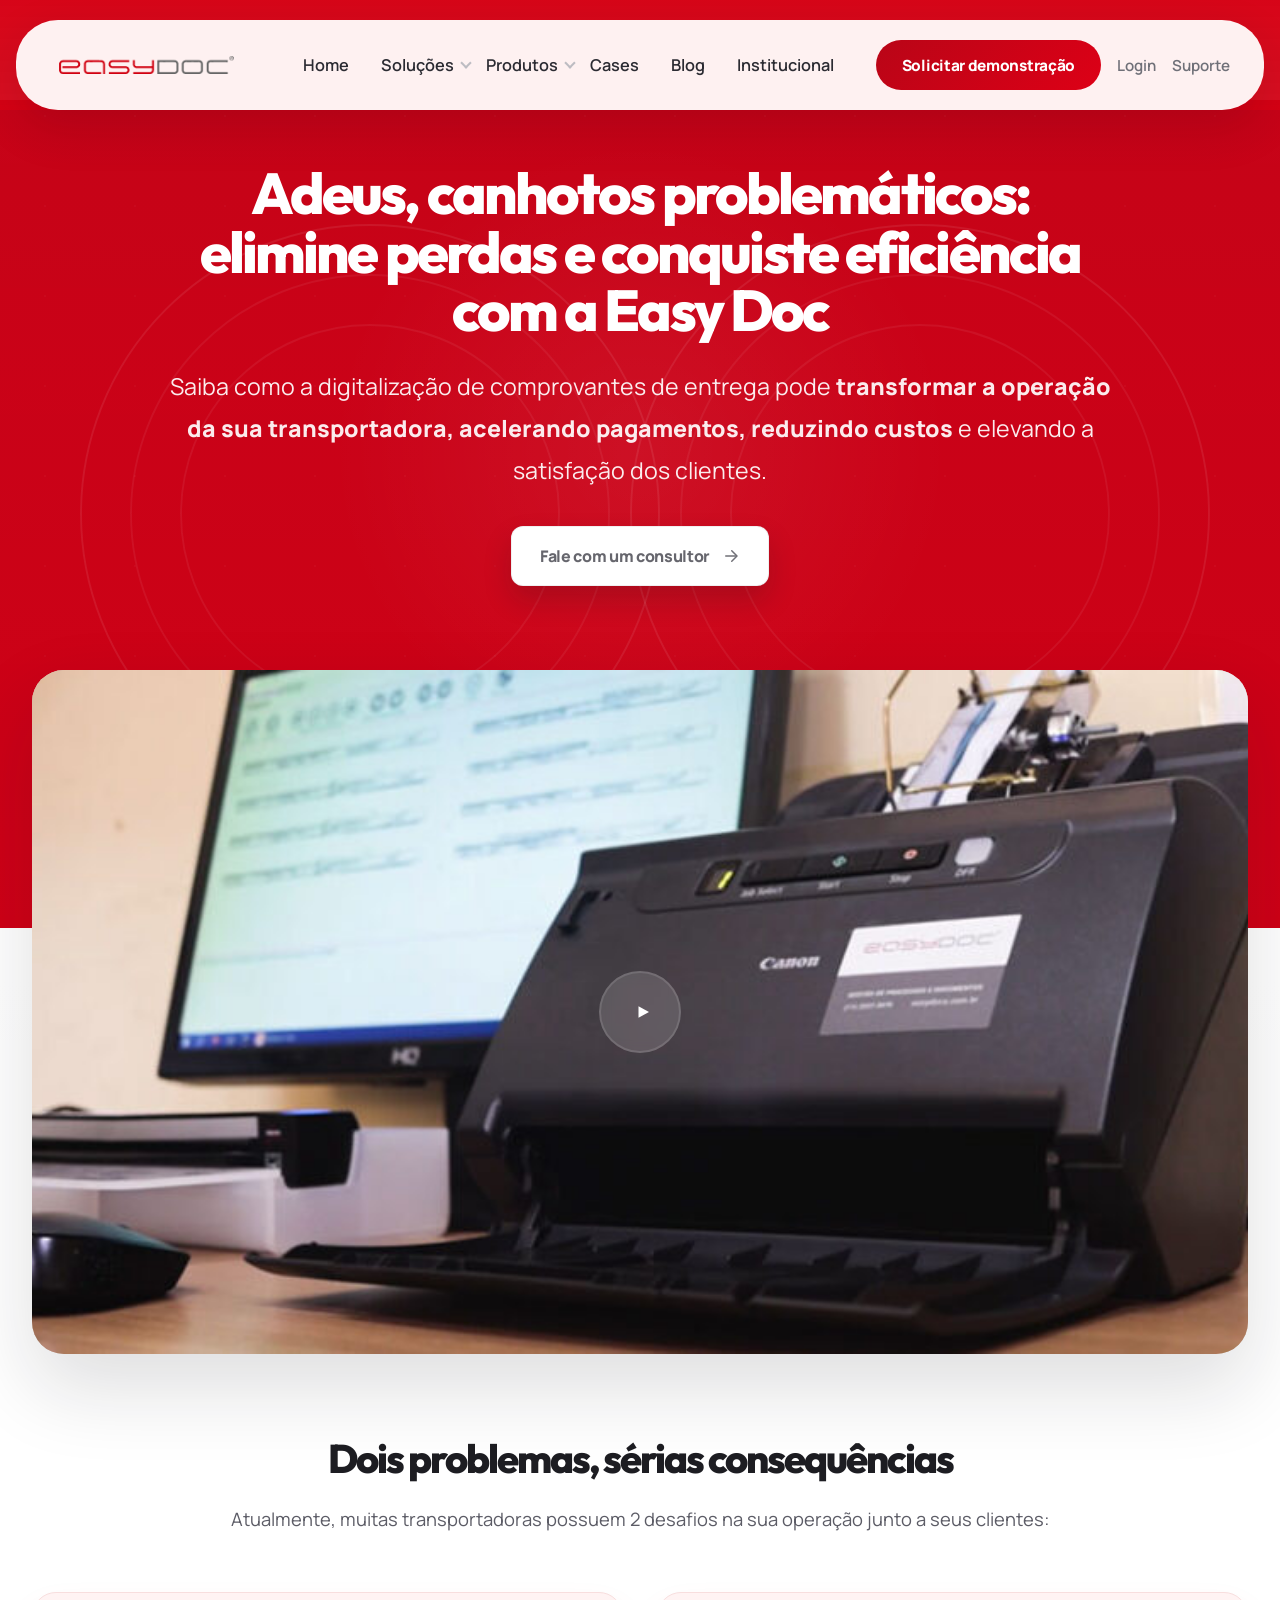
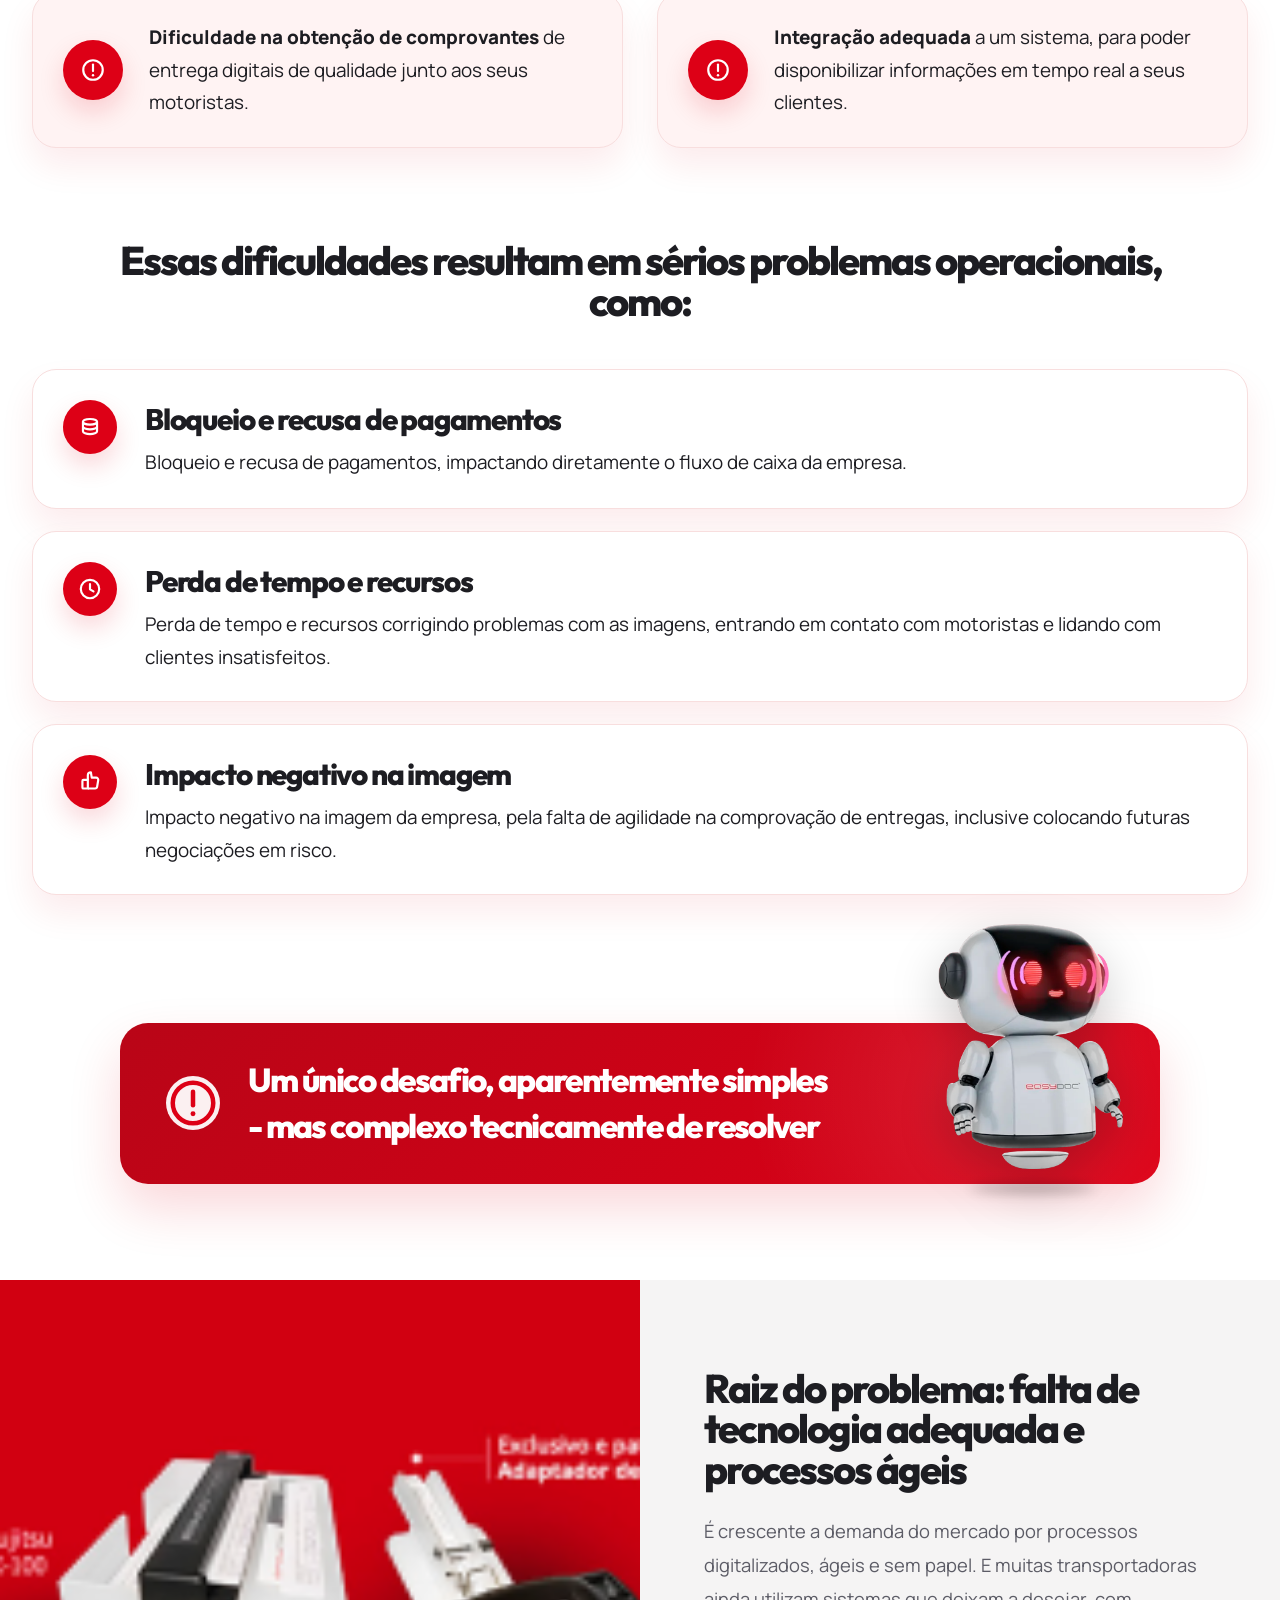
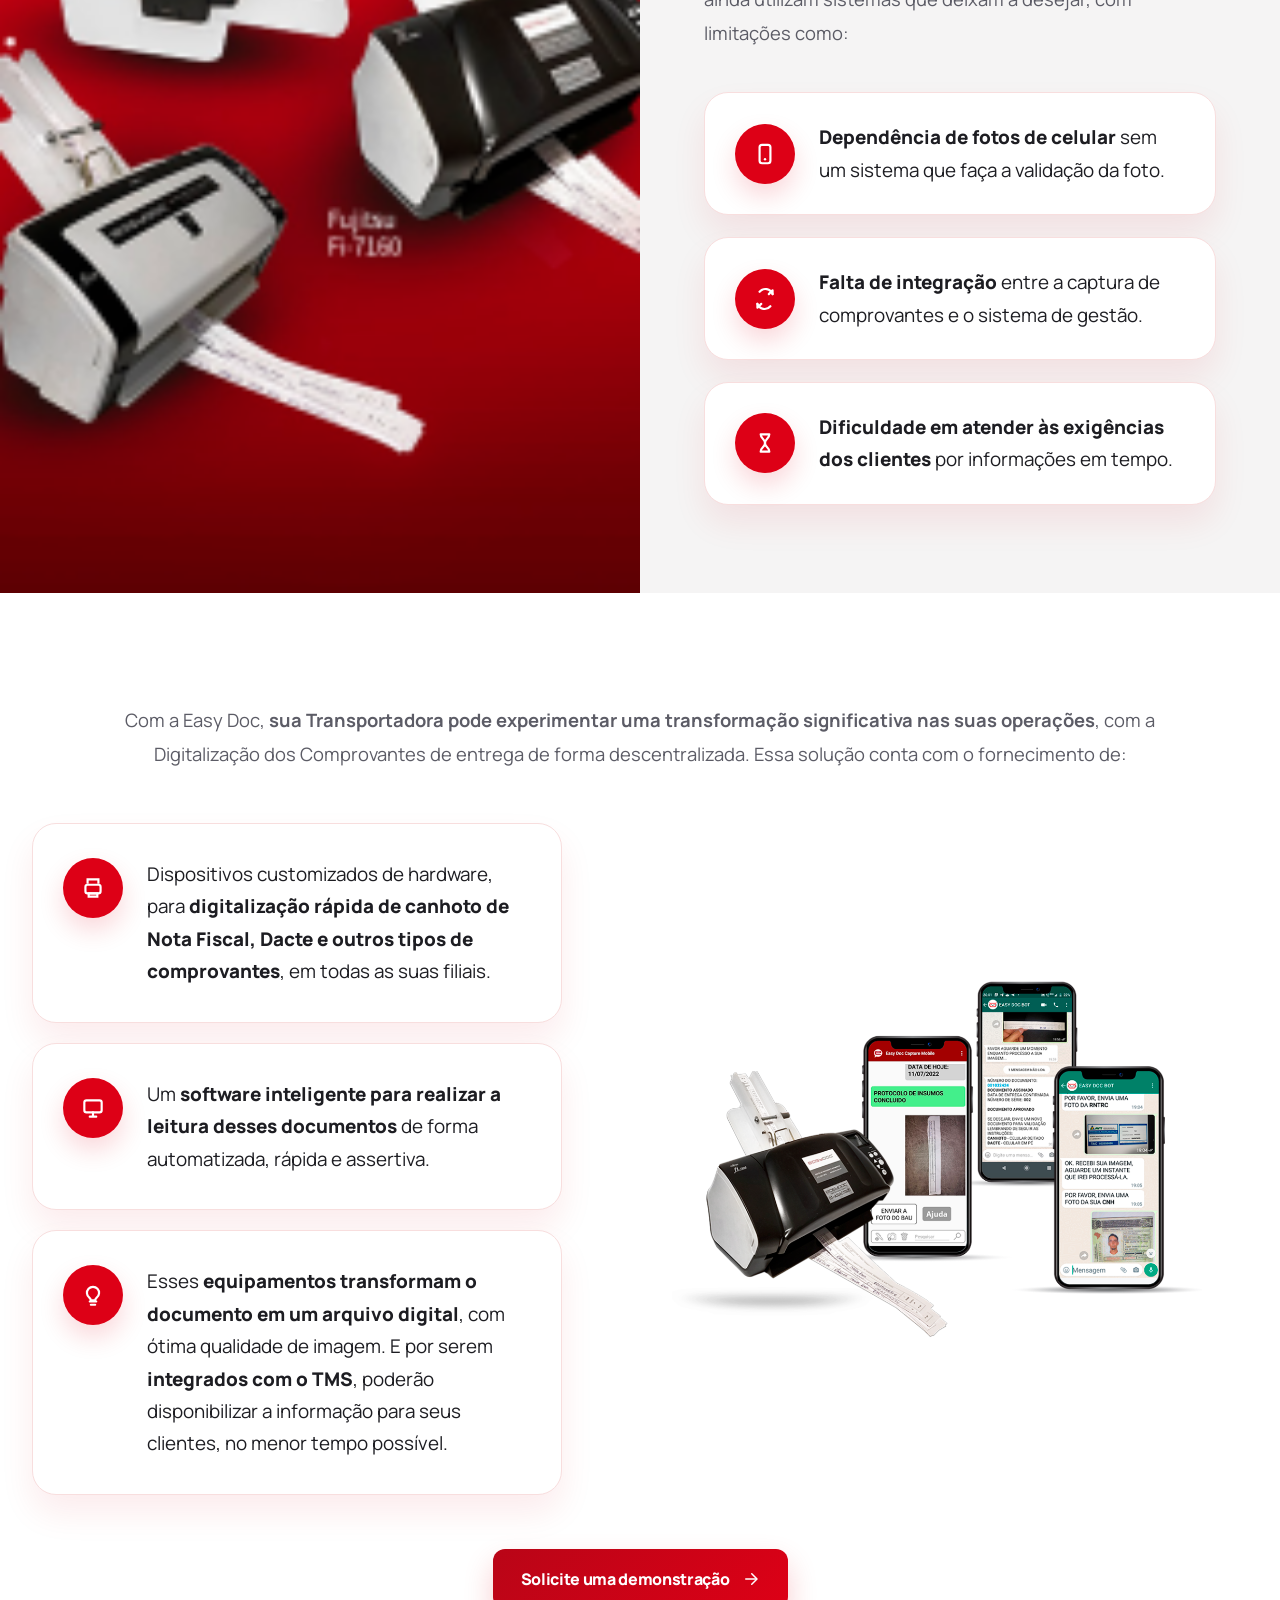
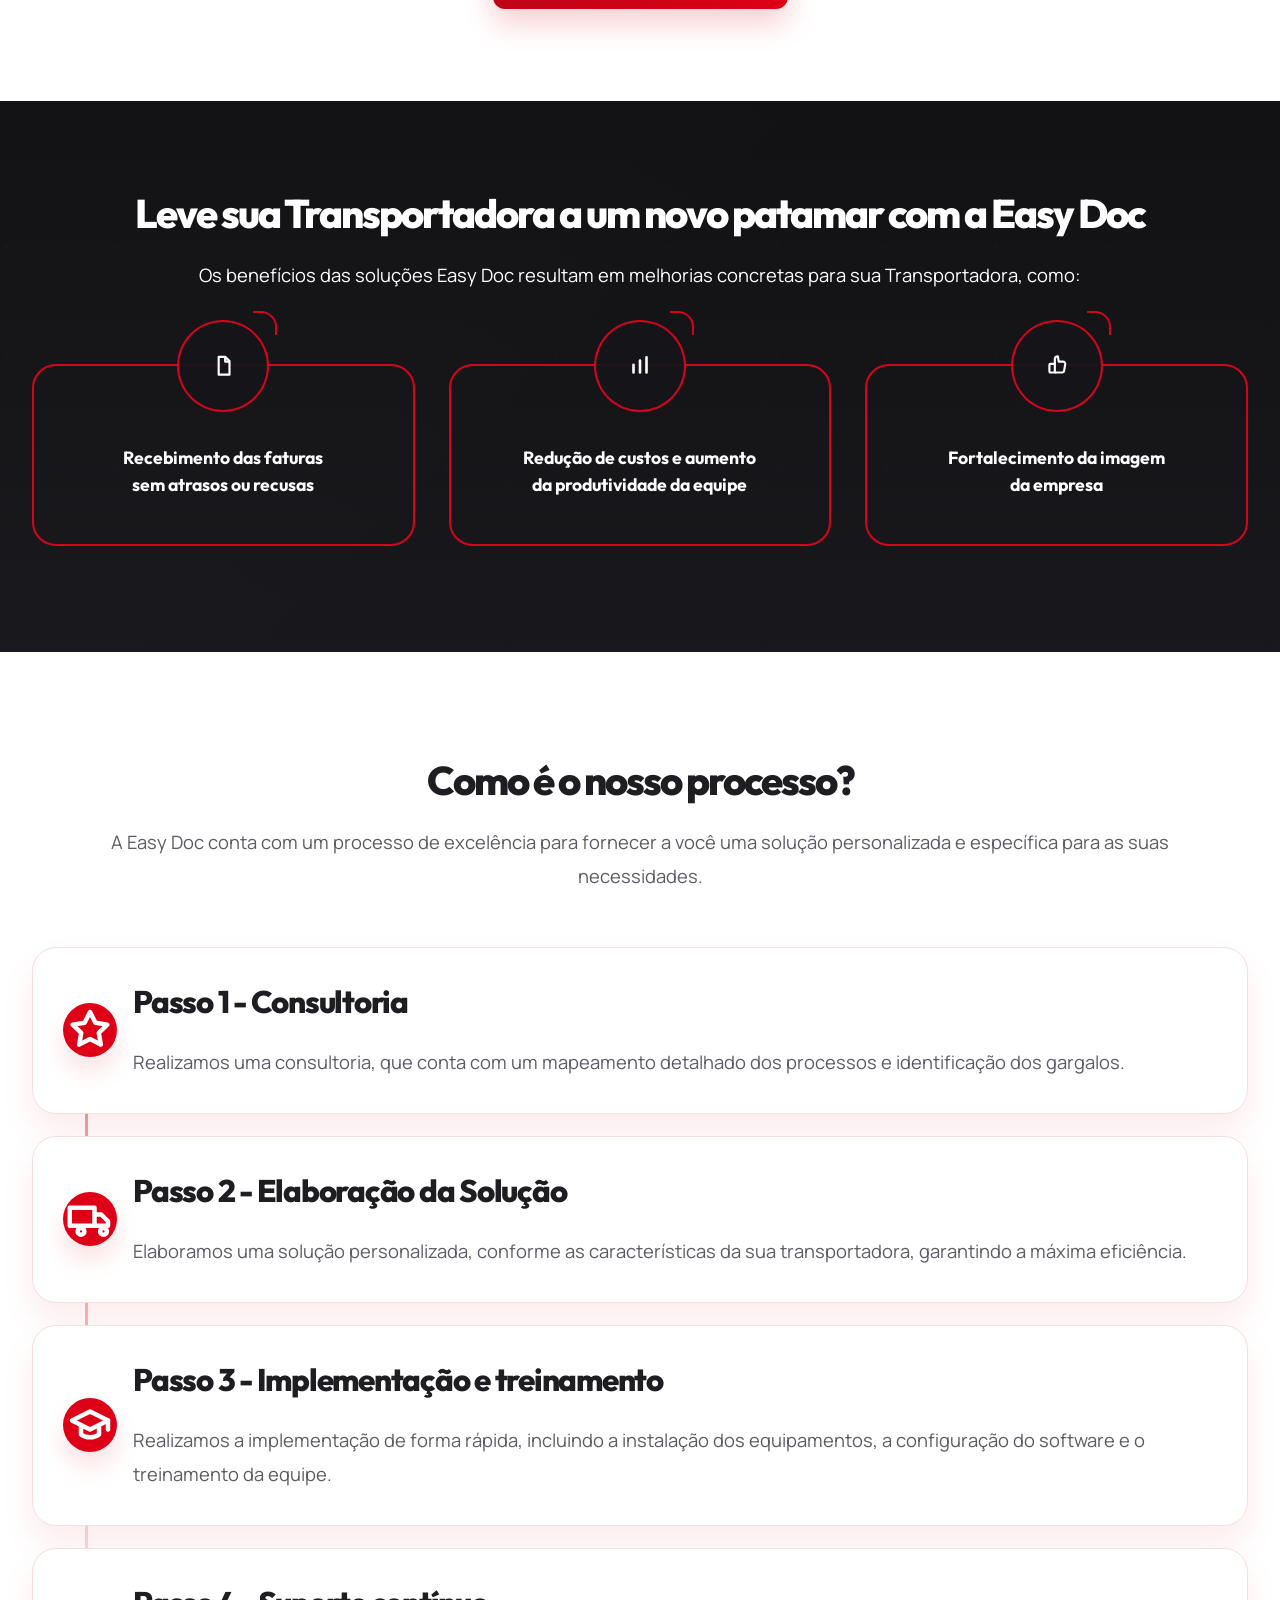
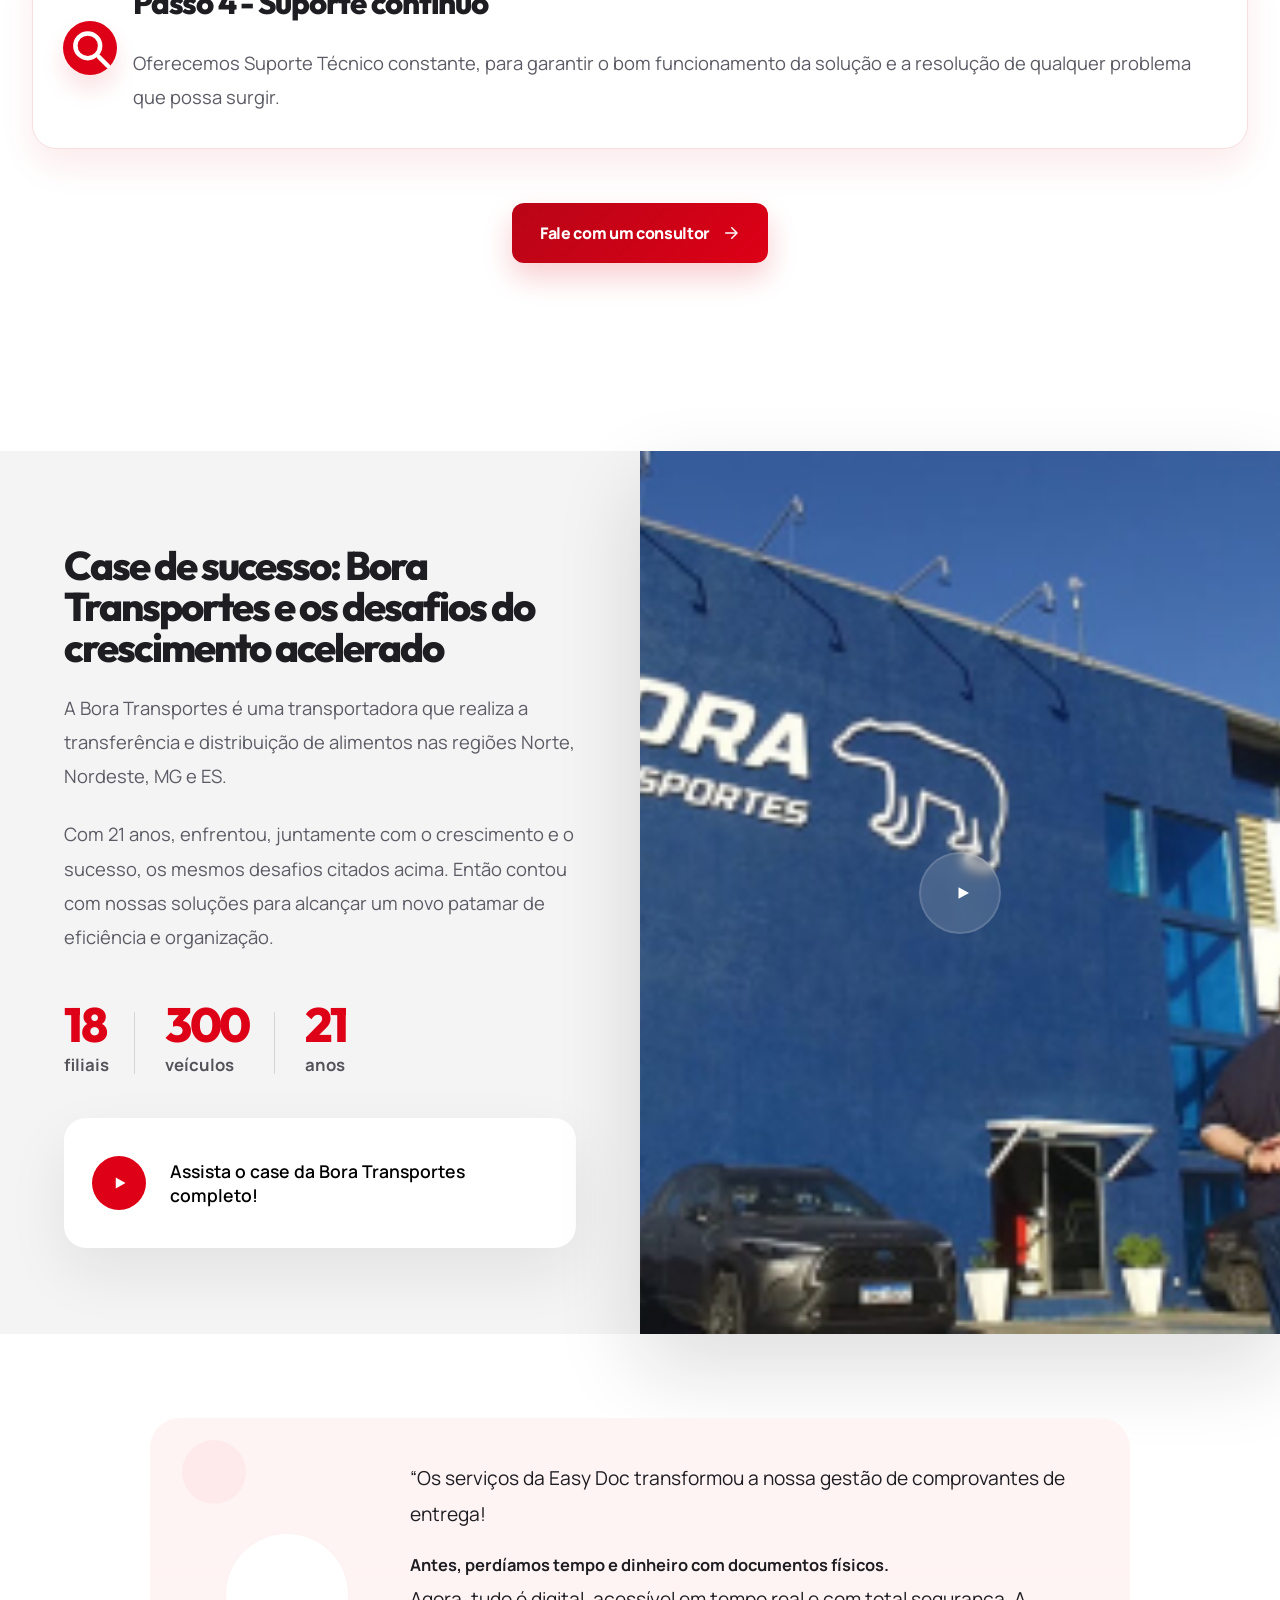
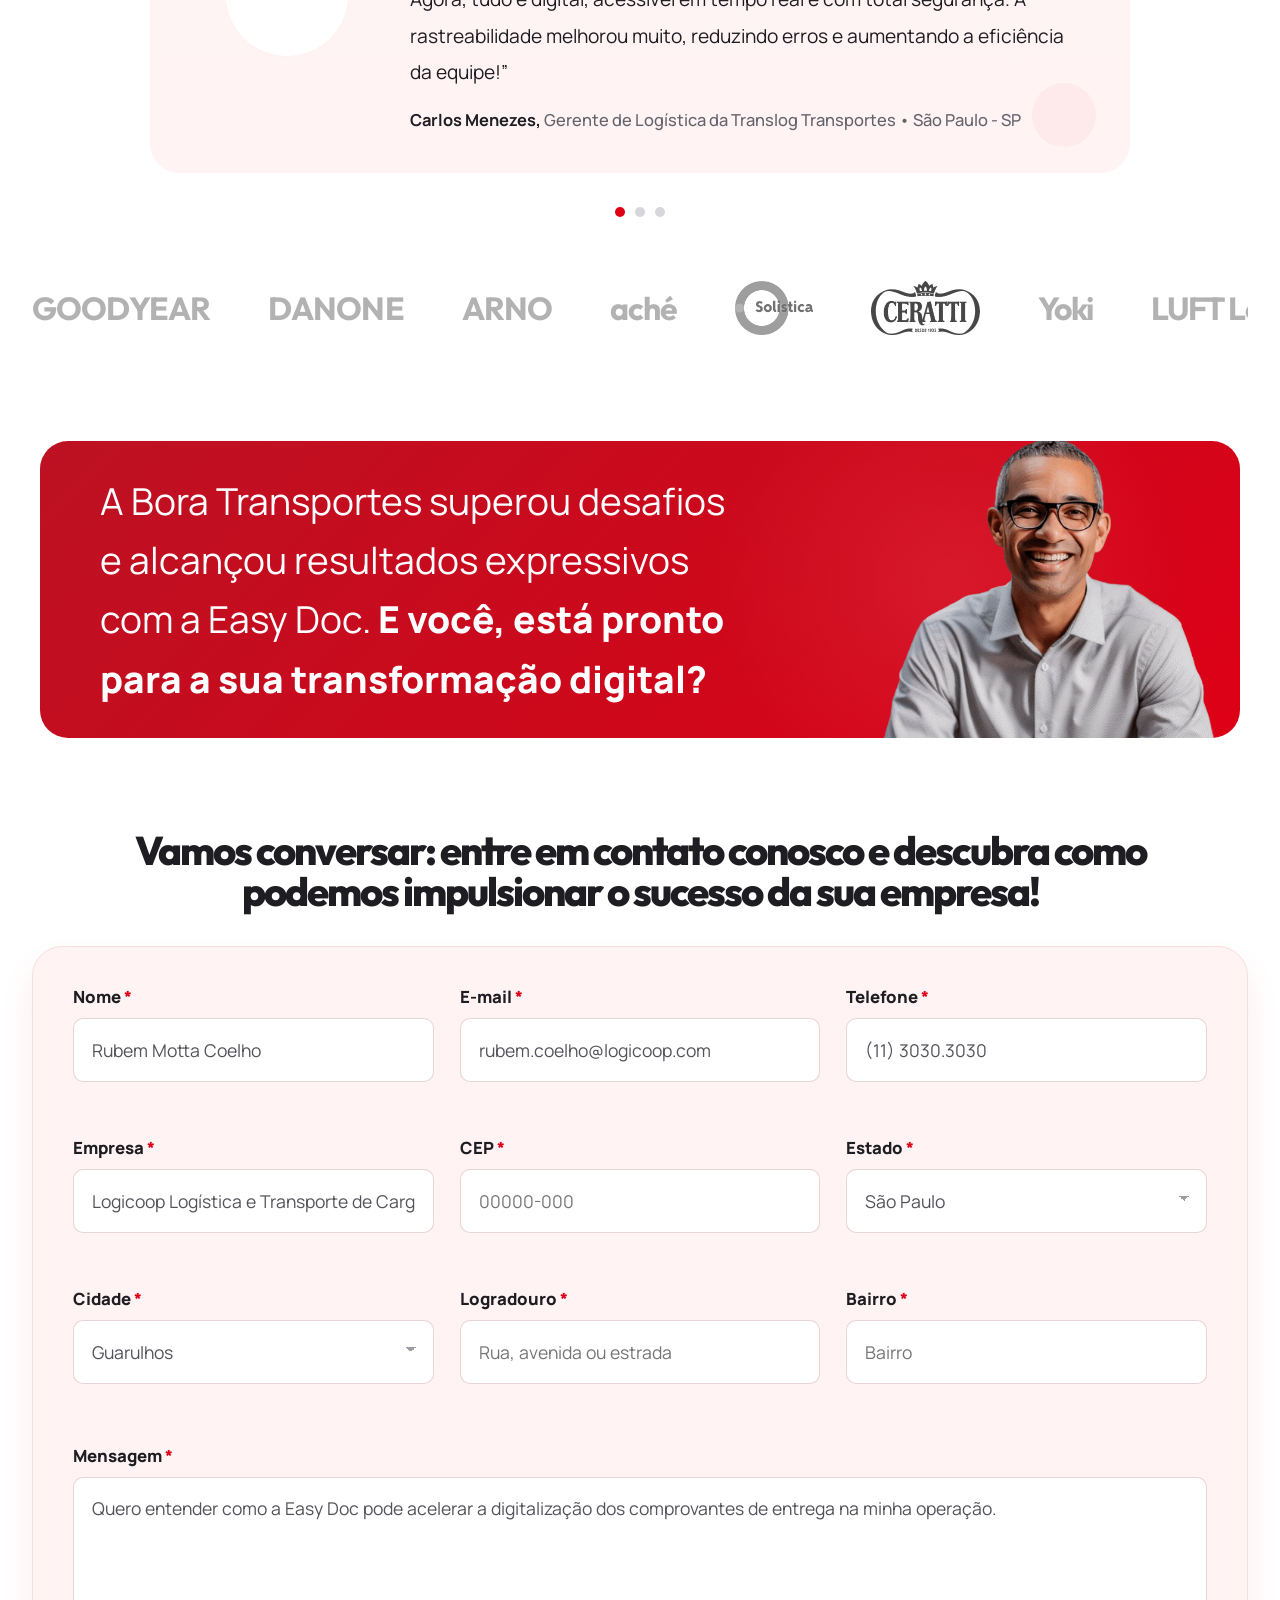
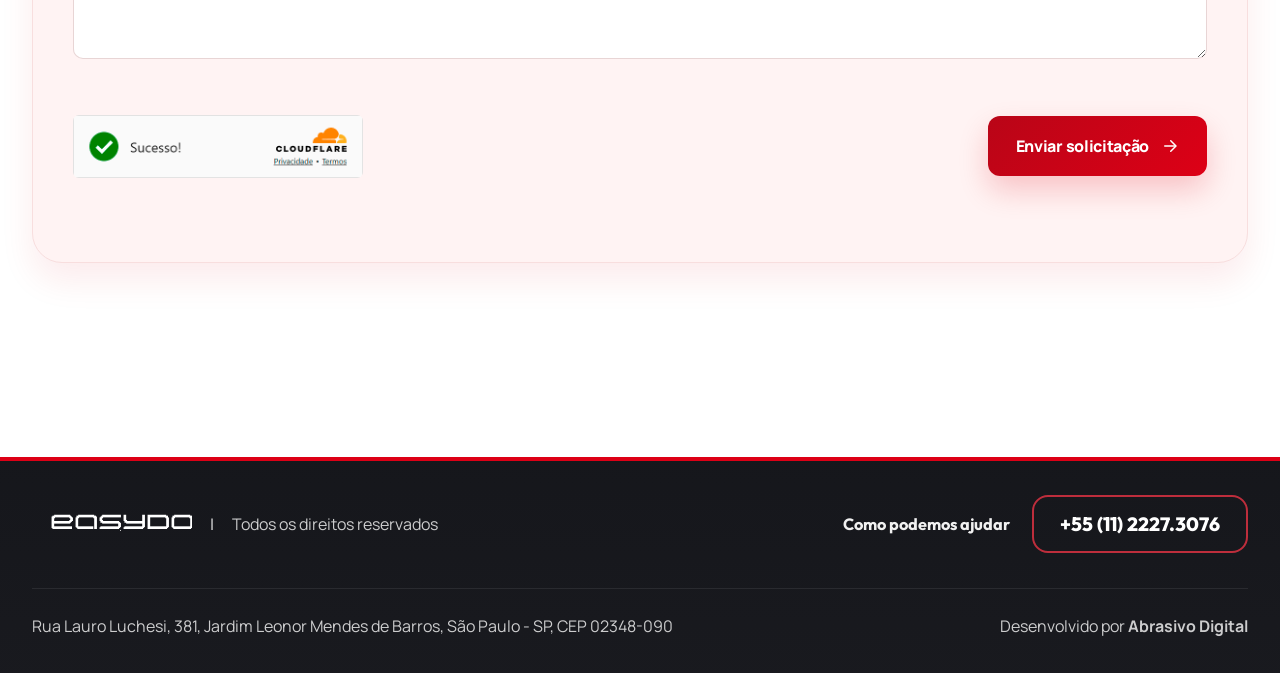
==== commit 6870ae9f: "att" ====
--- a/index.html
+++ b/index.html
@@ -102,7 +102,7 @@
     <header class="site-header">
       <div class="header-shell">
         <a class="site-logo" href="#home" aria-label="Voltar ao topo">
-          <img src="assets/images/logo-mark.png" alt="Easy Doc" />
+          <img src="assets/images/logo-mark.png?v=logo-safe-3" alt="Easy Doc" />
         </a>
 
         <button
@@ -580,11 +580,9 @@
                 <div class="form-group">
                   <label for="zip">CEP <span>*</span></label>
                   <div class="input-status">
-                    <input id="zip" name="zip" type="text" autocomplete="postal-code" inputmode="numeric" maxlength="9" placeholder="00000-000" aria-describedby="zip-status" />
+                    <input id="zip" name="zip" type="text" autocomplete="postal-code" inputmode="numeric" maxlength="9" placeholder="00000-000" />
                     <span class="field-loader" id="zip-loader" aria-hidden="true"></span>
                   </div>
-                  <button class="zip-search-button" type="button" id="zip-search">Buscar endereço</button>
-                  <small class="form-hint" id="zip-status">Digite um CEP para preencher endereço, estado e cidade automaticamente.</small>
                   <small class="form-error" data-error-for="zip"></small>
                 </div>
 
@@ -657,6 +655,6 @@
       </div>
     </footer>
 
-    <script src="assets/js/main.js"></script>
+    <script src="assets/js/main.js?v=cep-fix-2"></script>
   </body>
 </html>
--- a/assets/css/style.css
+++ b/assets/css/style.css
@@ -126,7 +126,10 @@
 }
 
 .site-logo img {
-  width: 178px;
+  width: 193px;
+  height: auto;
+  display: block;
+  object-fit: contain;
 }
 
 .site-nav {
@@ -1194,8 +1197,7 @@
 .form-group input:disabled,
 .form-group textarea:disabled,
 .form-group select:disabled,
-.cta-button:disabled,
-.zip-search-button:disabled {
+.cta-button:disabled {
   cursor: not-allowed;
   opacity: 0.68;
 }
@@ -1236,32 +1238,6 @@
   transform: scale(1);
 }
 
-.zip-search-button {
-  justify-self: start;
-  min-height: 38px;
-  padding: 0 16px;
-  border: 1px solid rgba(221, 0, 22, 0.24);
-  border-radius: 999px;
-  background: rgba(221, 0, 22, 0.08);
-  color: var(--red);
-  font-size: 0.86rem;
-  font-weight: 800;
-  transition: transform var(--transition), border-color var(--transition), background-color var(--transition);
-}
-
-.zip-search-button:hover,
-.zip-search-button:focus-visible {
-  border-color: rgba(221, 0, 22, 0.48);
-  background: rgba(221, 0, 22, 0.13);
-  transform: translateY(-1px);
-}
-
-.zip-search-button:disabled {
-  cursor: not-allowed;
-  opacity: 0.68;
-  transform: none;
-}
-
 .form-error {
   min-height: 18px;
   color: var(--red);
@@ -1351,6 +1327,9 @@
 
 .site-footer__brand img {
   width: 160px;
+  height: auto;
+  display: block;
+  object-fit: contain;
 }
 
 .site-footer__brand span,
@@ -1406,7 +1385,10 @@
 }
 
 .system-logo img {
-  width: 178px;
+  width: 193px;
+  height: auto;
+  display: block;
+  object-fit: contain;
 }
 
 .system-kicker {
@@ -1835,6 +1817,712 @@
   gap: 14px;
 }
 
+/* Internal pages: shared premium visual system */
+.system-page {
+  position: relative;
+  overflow-x: hidden;
+  min-height: 100vh;
+  background:
+    radial-gradient(circle at 12% 12%, rgba(221, 0, 22, 0.1), transparent 28%),
+    radial-gradient(circle at 88% 18%, rgba(17, 18, 23, 0.08), transparent 24%),
+    linear-gradient(180deg, #fff8f8 0%, #ffffff 42%, #f7f4f4 100%);
+}
+
+.system-page::before {
+  content: "";
+  position: fixed;
+  inset: 0;
+  z-index: -1;
+  pointer-events: none;
+  background-image:
+    linear-gradient(rgba(221, 0, 22, 0.035) 1px, transparent 1px),
+    linear-gradient(90deg, rgba(221, 0, 22, 0.035) 1px, transparent 1px);
+  background-size: 48px 48px;
+  mask-image: linear-gradient(180deg, rgba(0, 0, 0, 0.7), transparent 74%);
+}
+
+.system-header {
+  position: sticky;
+  top: 18px;
+  z-index: 30;
+  width: min(1500px, calc(100% - 48px));
+  min-height: 88px;
+  margin: 18px auto 0;
+  display: flex;
+  align-items: center;
+  justify-content: space-between;
+  gap: 24px;
+  padding: 0 30px;
+  border: 1px solid rgba(248, 222, 222, 0.92);
+  border-radius: var(--radius-pill);
+  background: rgba(255, 246, 246, 0.96);
+  box-shadow: 0 18px 48px rgba(32, 8, 12, 0.14);
+  backdrop-filter: blur(18px);
+}
+
+.system-logo--dark img {
+  width: 193px;
+}
+
+.system-nav {
+  display: flex;
+  align-items: center;
+  gap: 28px;
+}
+
+.system-nav a {
+  color: #292931;
+  font-size: 1rem;
+  font-weight: 800;
+  transition: color var(--transition), transform var(--transition);
+}
+
+.system-nav a:hover {
+  color: var(--red);
+  transform: translateY(-1px);
+}
+
+.system-nav__cta {
+  min-height: 48px;
+  display: inline-flex;
+  align-items: center;
+  justify-content: center;
+  padding: 0 20px;
+  border-radius: 999px;
+  background: linear-gradient(135deg, var(--red-deep), var(--red));
+  color: var(--white) !important;
+  box-shadow: 0 14px 28px rgba(221, 0, 22, 0.18);
+}
+
+.auth-page {
+  background:
+    radial-gradient(circle at 8% 18%, rgba(255, 255, 255, 0.18), transparent 28%),
+    radial-gradient(circle at 84% 20%, rgba(221, 0, 22, 0.28), transparent 24%),
+    linear-gradient(135deg, #b90517 0%, #dd0016 42%, #17181c 42%, #111217 100%);
+}
+
+.auth-shell {
+  width: min(1280px, calc(100% - 56px));
+  min-height: calc(100vh - 126px);
+  margin: 0 auto;
+  display: grid;
+  grid-template-columns: minmax(0, 1.05fr) minmax(440px, 0.72fr);
+  gap: 36px;
+  align-items: stretch;
+  padding: 48px 0 76px;
+}
+
+.auth-hero {
+  position: relative;
+  min-height: 680px;
+  overflow: hidden;
+  display: flex;
+  flex-direction: column;
+  justify-content: space-between;
+  gap: 34px;
+  padding: 44px;
+  border: 1px solid rgba(255, 255, 255, 0.18);
+  border-radius: 40px;
+  color: var(--white);
+  background:
+    radial-gradient(circle at 82% 24%, rgba(255, 255, 255, 0.13), transparent 30%),
+    linear-gradient(145deg, rgba(28, 29, 34, 0.92), rgba(17, 18, 23, 0.98));
+  box-shadow: 0 30px 80px rgba(0, 0, 0, 0.24);
+}
+
+.auth-orbit {
+  position: absolute;
+  border: 1px solid rgba(255, 255, 255, 0.12);
+  border-radius: 50%;
+  pointer-events: none;
+}
+
+.auth-orbit--one {
+  width: 360px;
+  height: 360px;
+  right: -110px;
+  top: -90px;
+}
+
+.auth-orbit--two {
+  width: 220px;
+  height: 220px;
+  left: -74px;
+  bottom: 92px;
+}
+
+.auth-hero__content {
+  position: relative;
+  z-index: 1;
+  max-width: 720px;
+}
+
+.auth-hero__content h1,
+.auth-card h2,
+.support-hero h1,
+.support-card h2,
+.faq-panel h2,
+.support-final h2,
+.contact-methods h2 {
+  margin: 0;
+  font-family: "Outfit", "Manrope", sans-serif;
+  font-weight: 800;
+  letter-spacing: -0.05em;
+  line-height: 1.03;
+}
+
+.auth-hero__content h1 {
+  margin-top: 20px;
+  font-size: clamp(3.3rem, 6vw, 5.8rem);
+}
+
+.auth-hero__content p {
+  max-width: 660px;
+  margin: 26px 0 0;
+  color: rgba(255, 255, 255, 0.78);
+  font-size: 1.12rem;
+  line-height: 1.85;
+}
+
+.auth-insight-card {
+  position: relative;
+  z-index: 1;
+  width: min(100%, 430px);
+  padding: 24px;
+  border: 1px solid rgba(255, 255, 255, 0.18);
+  border-radius: 28px;
+  background: rgba(255, 255, 255, 0.08);
+  backdrop-filter: blur(16px);
+}
+
+.auth-insight-card span,
+.auth-card__eyebrow,
+.contact-method small,
+.support-sla-card span {
+  color: var(--red);
+  font-size: 0.78rem;
+  font-weight: 900;
+  letter-spacing: 0.14em;
+  text-transform: uppercase;
+}
+
+.auth-insight-card strong {
+  display: block;
+  margin-top: 10px;
+  font-family: "Outfit", "Manrope", sans-serif;
+  font-size: 3.8rem;
+  line-height: 0.95;
+  letter-spacing: -0.06em;
+}
+
+.auth-insight-card p {
+  margin: 12px 0 0;
+  color: rgba(255, 255, 255, 0.72);
+  line-height: 1.65;
+}
+
+.auth-progress {
+  height: 10px;
+  margin-top: 20px;
+  overflow: hidden;
+  border-radius: 999px;
+  background: rgba(255, 255, 255, 0.12);
+}
+
+.auth-progress span {
+  display: block;
+  width: 86%;
+  height: 100%;
+  border-radius: inherit;
+  background: linear-gradient(90deg, var(--red), #ff6a78);
+}
+
+.auth-benefits {
+  position: relative;
+  z-index: 1;
+  display: grid;
+  grid-template-columns: repeat(3, minmax(0, 1fr));
+  gap: 12px;
+  padding: 0;
+  margin: 0;
+  list-style: none;
+}
+
+.auth-benefits li {
+  min-height: 138px;
+  padding: 18px;
+  border: 1px solid rgba(255, 255, 255, 0.14);
+  border-radius: 20px;
+  background: rgba(255, 255, 255, 0.075);
+}
+
+.auth-benefits strong {
+  display: block;
+  color: var(--white);
+  font-weight: 900;
+}
+
+.auth-benefits span {
+  display: block;
+  margin-top: 10px;
+  color: rgba(255, 255, 255, 0.68);
+  font-size: 0.92rem;
+  line-height: 1.55;
+}
+
+.auth-card {
+  align-self: center;
+  padding: 38px;
+  border: 1px solid rgba(248, 222, 222, 0.95);
+  border-radius: 36px;
+  background: rgba(255, 255, 255, 0.98);
+  box-shadow: 0 30px 80px rgba(0, 0, 0, 0.2);
+}
+
+.auth-card__header {
+  display: grid;
+  gap: 22px;
+  margin-bottom: 34px;
+}
+
+.auth-card__header img {
+  width: 176px;
+}
+
+.auth-card h2 {
+  margin-top: 10px;
+  font-size: clamp(2.4rem, 4vw, 3.5rem);
+}
+
+.auth-card__header p {
+  margin: 14px 0 0;
+  color: var(--ink-soft);
+  line-height: 1.7;
+}
+
+.compact-form {
+  display: grid;
+  gap: 20px;
+}
+
+.password-field {
+  position: relative;
+}
+
+.password-field input {
+  padding-right: 98px;
+}
+
+.password-toggle {
+  position: absolute;
+  right: 10px;
+  top: 50%;
+  min-height: 40px;
+  padding: 0 14px;
+  border-radius: 999px;
+  transform: translateY(-50%);
+  color: var(--red);
+  font-size: 0.84rem;
+  font-weight: 900;
+  transition: background-color var(--transition), transform var(--transition);
+}
+
+.password-toggle:hover {
+  background: rgba(221, 0, 22, 0.08);
+}
+
+.auth-options {
+  display: flex;
+  align-items: center;
+  justify-content: space-between;
+  gap: 16px;
+  color: var(--ink-soft);
+  font-size: 0.96rem;
+}
+
+.auth-options a {
+  color: var(--red);
+  font-weight: 900;
+}
+
+.remember-check {
+  display: inline-flex;
+  align-items: center;
+  gap: 10px;
+}
+
+.remember-check input {
+  width: 18px;
+  height: 18px;
+  accent-color: var(--red);
+}
+
+.auth-submit {
+  width: 100%;
+  margin-top: 4px;
+}
+
+.auth-card__footer {
+  display: flex;
+  align-items: center;
+  justify-content: space-between;
+  gap: 16px;
+  margin-top: 28px;
+  padding-top: 22px;
+  border-top: 1px solid var(--red-line);
+  color: var(--ink-soft);
+  font-size: 0.92rem;
+  font-weight: 700;
+}
+
+.auth-card__footer a {
+  color: var(--red);
+  font-weight: 900;
+}
+
+.support-page {
+  background:
+    radial-gradient(circle at 16% 8%, rgba(221, 0, 22, 0.1), transparent 24%),
+    linear-gradient(180deg, #fff8f8 0%, #ffffff 44%, #f5f4f4 100%);
+}
+
+.support-header {
+  color: var(--ink);
+}
+
+.support-hero {
+  width: min(1500px, calc(100% - 48px));
+  margin: 34px auto 0;
+  display: grid;
+  grid-template-columns: minmax(0, 1fr) minmax(360px, 0.36fr);
+  gap: 28px;
+  align-items: stretch;
+  padding: 0;
+  background: transparent;
+  color: var(--ink);
+}
+
+.support-hero__content {
+  width: 100%;
+  min-height: 520px;
+  display: flex;
+  flex-direction: column;
+  justify-content: center;
+  padding: 64px;
+  border-radius: 42px;
+  background:
+    radial-gradient(circle at 86% 18%, rgba(255, 255, 255, 0.14), transparent 28%),
+    linear-gradient(135deg, var(--red-deep), var(--red));
+  color: var(--white);
+  box-shadow: 0 28px 70px rgba(221, 0, 22, 0.18);
+}
+
+.support-hero h1 {
+  max-width: 900px;
+  margin-top: 18px;
+  font-size: clamp(3.2rem, 6vw, 5.7rem);
+}
+
+.support-hero p {
+  max-width: 760px;
+  margin: 24px 0 0;
+  color: rgba(255, 255, 255, 0.82);
+  font-size: 1.15rem;
+  line-height: 1.85;
+}
+
+.support-hero__actions {
+  display: flex;
+  flex-wrap: wrap;
+  gap: 14px;
+  margin-top: 34px;
+}
+
+.support-sla-card {
+  min-height: 520px;
+  display: flex;
+  flex-direction: column;
+  justify-content: flex-end;
+  padding: 34px;
+  border: 1px solid rgba(255, 255, 255, 0.14);
+  border-radius: 42px;
+  background:
+    radial-gradient(circle at 72% 18%, rgba(221, 0, 22, 0.22), transparent 32%),
+    linear-gradient(145deg, #222329, #111217);
+  color: var(--white);
+  box-shadow: 0 28px 70px rgba(17, 18, 23, 0.18);
+}
+
+.support-sla-card strong {
+  margin-top: 12px;
+  font-family: "Outfit", "Manrope", sans-serif;
+  font-size: clamp(3rem, 5vw, 5rem);
+  line-height: 0.95;
+  letter-spacing: -0.07em;
+}
+
+.support-sla-card p {
+  color: rgba(255, 255, 255, 0.72);
+  line-height: 1.7;
+}
+
+.support-sla-card div {
+  display: flex;
+  flex-wrap: wrap;
+  gap: 8px;
+  margin-top: 18px;
+}
+
+.support-sla-card small {
+  padding: 8px 10px;
+  border: 1px solid rgba(255, 255, 255, 0.14);
+  border-radius: 999px;
+  color: rgba(255, 255, 255, 0.78);
+  font-weight: 800;
+}
+
+.support-section {
+  width: min(1260px, calc(100% - 48px));
+  margin: 0 auto;
+  padding: 76px 0 0;
+}
+
+.support-section--cards {
+  display: grid;
+  grid-template-columns: repeat(3, minmax(0, 1fr));
+  gap: 24px;
+}
+
+.support-grid {
+  display: grid;
+  grid-template-columns: repeat(3, minmax(0, 1fr));
+  gap: 24px;
+}
+
+.support-card,
+.contact-methods,
+.faq-panel,
+.support-final {
+  border: 1px solid rgba(248, 222, 222, 0.95);
+  box-shadow: var(--shadow-card);
+}
+
+.support-card {
+  min-height: 330px;
+  display: flex;
+  flex-direction: column;
+  justify-content: space-between;
+  padding: 32px;
+  border-radius: 30px;
+  background: rgba(255, 255, 255, 0.94);
+  transition: transform var(--transition), box-shadow var(--transition), border-color var(--transition);
+}
+
+.support-card:hover {
+  transform: translateY(-4px);
+  border-color: rgba(221, 0, 22, 0.22);
+  box-shadow: 0 24px 48px rgba(221, 0, 22, 0.12);
+}
+
+.support-card--dark {
+  border-color: rgba(17, 18, 23, 0.1);
+  background: linear-gradient(145deg, #1f2026, #111217);
+  color: var(--white);
+}
+
+.support-card span {
+  display: inline-flex;
+  align-items: center;
+  justify-content: center;
+  width: 48px;
+  height: 48px;
+  margin-bottom: 30px;
+  border-radius: 50%;
+  background: var(--red);
+  color: var(--white);
+  font-weight: 900;
+}
+
+.support-card h2,
+.contact-methods h2,
+.faq-panel h2,
+.support-final h2 {
+  font-size: clamp(2rem, 3vw, 2.8rem);
+}
+
+.support-card p,
+.contact-method span,
+.contact-method a,
+.faq-item p,
+.support-final p,
+.faq-panel__header p {
+  color: var(--ink-soft);
+  line-height: 1.75;
+}
+
+.support-card--dark p {
+  color: rgba(255, 255, 255, 0.72);
+}
+
+.support-section--split {
+  display: grid;
+  grid-template-columns: minmax(320px, 0.74fr) minmax(0, 1fr);
+  gap: 28px;
+  align-items: start;
+}
+
+.contact-methods,
+.faq-panel {
+  padding: 36px;
+  border-radius: 34px;
+  background: rgba(255, 255, 255, 0.96);
+}
+
+.contact-methods {
+  position: sticky;
+  top: 126px;
+  display: grid;
+  gap: 18px;
+  background:
+    radial-gradient(circle at 100% 0%, rgba(221, 0, 22, 0.1), transparent 34%),
+    var(--red-soft);
+}
+
+.contact-methods .system-kicker,
+.faq-panel__header .system-kicker,
+.support-final .system-kicker {
+  color: var(--red);
+}
+
+.contact-method {
+  display: grid;
+  gap: 7px;
+  padding: 20px;
+  border: 1px solid rgba(248, 222, 222, 0.96);
+  border-radius: 20px;
+  background: var(--white);
+}
+
+.contact-method strong {
+  color: var(--ink);
+  font-weight: 900;
+}
+
+.contact-method a {
+  color: var(--red);
+  font-weight: 900;
+}
+
+.contact-method__cta {
+  min-height: 54px;
+  display: inline-flex;
+  align-items: center;
+  justify-content: center;
+  border-radius: 14px;
+  background: var(--dark);
+  color: var(--white);
+  font-weight: 900;
+  transition: transform var(--transition), background-color var(--transition);
+}
+
+.contact-method__cta:hover {
+  transform: translateY(-2px);
+  background: var(--red);
+}
+
+.faq-panel__header p {
+  max-width: 650px;
+  margin: 14px 0 0;
+}
+
+.faq-list {
+  display: grid;
+  gap: 14px;
+  margin-top: 30px;
+}
+
+.faq-item {
+  overflow: hidden;
+  border: 1px solid rgba(231, 210, 210, 0.92);
+  border-radius: 20px;
+  background: var(--white);
+  transition: border-color var(--transition), box-shadow var(--transition), transform var(--transition);
+}
+
+.faq-item:hover {
+  transform: translateY(-1px);
+  border-color: rgba(221, 0, 22, 0.2);
+}
+
+.faq-item[open] {
+  border-color: rgba(221, 0, 22, 0.24);
+  box-shadow: 0 14px 28px rgba(221, 0, 22, 0.06);
+}
+
+.faq-item summary {
+  position: relative;
+  cursor: pointer;
+  padding: 22px 60px 22px 24px;
+  color: var(--ink);
+  font-weight: 900;
+  list-style: none;
+}
+
+.faq-item summary::-webkit-details-marker {
+  display: none;
+}
+
+.faq-item summary::after {
+  content: "+";
+  position: absolute;
+  right: 22px;
+  top: 50%;
+  width: 30px;
+  height: 30px;
+  display: inline-flex;
+  align-items: center;
+  justify-content: center;
+  border-radius: 50%;
+  background: var(--red-soft);
+  color: var(--red);
+  font-size: 1.2rem;
+  transform: translateY(-50%);
+}
+
+.faq-item[open] summary::after {
+  content: "-";
+  background: var(--red);
+  color: var(--white);
+}
+
+.faq-item p {
+  margin: 0;
+  padding: 0 24px 24px;
+}
+
+.support-final {
+  width: min(1260px, calc(100% - 48px));
+  margin: 76px auto 88px;
+  padding: 48px;
+  border-radius: 36px;
+  text-align: center;
+  background:
+    radial-gradient(circle at 50% 0%, rgba(221, 0, 22, 0.1), transparent 38%),
+    linear-gradient(180deg, var(--red-soft), #ffffff);
+}
+
+.support-final p {
+  max-width: 720px;
+  margin: 16px auto 28px;
+}
+
+.support-final > div {
+  display: flex;
+  flex-wrap: wrap;
+  justify-content: center;
+  gap: 14px;
+}
+
 [data-reveal] {
   opacity: 0;
   transform: translateY(24px);
@@ -2212,6 +2900,182 @@
   }
 }
 
+@media (max-width: 1200px) {
+  .system-header {
+    width: min(100% - 32px, 1500px);
+  }
+
+  .auth-shell {
+    grid-template-columns: 1fr;
+    gap: 28px;
+  }
+
+  .auth-hero {
+    min-height: auto;
+  }
+
+  .support-hero {
+    grid-template-columns: 1fr;
+  }
+
+  .support-sla-card {
+    min-height: 320px;
+  }
+
+  .support-section--cards {
+    grid-template-columns: repeat(3, minmax(220px, 1fr));
+  }
+}
+
+@media (max-width: 980px) {
+  .system-header {
+    position: relative;
+    top: auto;
+    flex-wrap: wrap;
+    align-items: flex-start;
+    padding: 22px 24px;
+  }
+
+  .system-nav {
+    width: 100%;
+    flex-wrap: wrap;
+    gap: 14px 22px;
+  }
+
+  .auth-shell {
+    width: min(100% - 32px, 1280px);
+    padding: 34px 0 58px;
+  }
+
+  .auth-benefits,
+  .support-section--cards,
+  .support-grid,
+  .support-section--split {
+    grid-template-columns: 1fr;
+  }
+
+  .auth-benefits li {
+    min-height: auto;
+  }
+
+  .support-hero,
+  .support-section,
+  .support-final {
+    width: min(100% - 32px, 1260px);
+  }
+
+  .contact-methods {
+    position: static;
+  }
+}
+
+@media (max-width: 680px) {
+  .system-header {
+    width: min(100% - 24px, 1500px);
+    min-height: 0;
+    margin-top: 12px;
+    padding: 20px;
+    border-radius: 28px;
+  }
+
+  .system-logo--dark img {
+    width: 172px;
+  }
+
+  .system-nav {
+    align-items: stretch;
+    flex-direction: column;
+  }
+
+  .system-nav__cta,
+  .support-hero__actions .cta-button,
+  .support-hero__actions .system-back,
+  .support-final .cta-button,
+  .support-final .system-back {
+    width: 100%;
+  }
+
+  .auth-shell {
+    width: min(100% - 24px, 1280px);
+    gap: 18px;
+    padding: 22px 0 44px;
+  }
+
+  .auth-hero,
+  .auth-card,
+  .support-hero__content,
+  .support-sla-card,
+  .contact-methods,
+  .faq-panel,
+  .support-final {
+    padding: 26px 20px;
+    border-radius: 26px;
+  }
+
+  .auth-hero__content h1,
+  .support-hero h1 {
+    font-size: clamp(2.55rem, 12vw, 3.55rem);
+  }
+
+  .auth-hero__content p,
+  .support-hero p {
+    font-size: 1rem;
+    line-height: 1.7;
+  }
+
+  .auth-insight-card {
+    width: 100%;
+  }
+
+  .auth-insight-card strong {
+    font-size: 3rem;
+  }
+
+  .auth-card__header img {
+    width: 160px;
+  }
+
+  .auth-card__footer,
+  .auth-options {
+    align-items: flex-start;
+    flex-direction: column;
+  }
+
+  .support-hero {
+    width: min(100% - 24px, 1500px);
+    margin-top: 22px;
+    padding: 0;
+  }
+
+  .support-hero__content,
+  .support-sla-card {
+    min-height: auto;
+  }
+
+  .support-section,
+  .support-final {
+    width: min(100% - 24px, 1260px);
+  }
+
+  .support-section {
+    padding-top: 34px;
+  }
+
+  .support-card {
+    min-height: auto;
+    padding: 26px 22px;
+  }
+
+  .support-final {
+    margin-top: 42px;
+    margin-bottom: 42px;
+  }
+
+  .faq-item summary {
+    padding: 20px 54px 20px 20px;
+  }
+}
+
 @media (prefers-reduced-motion: reduce) {
   html {
     scroll-behavior: auto;
@@ -2230,3 +3094,945 @@
     transform: none;
   }
 }
+
+/* Internal pages: final alignment with the landing visual system */
+body.system-page {
+  color: var(--ink);
+  background: #f7f4f4;
+}
+
+.system-page::before {
+  display: none;
+}
+
+.internal-site-header {
+  background: linear-gradient(180deg, rgba(198, 0, 21, 0.98), rgba(198, 0, 21, 0.96));
+  padding: 20px 0 18px;
+}
+
+.internal-site-header.is-scrolled {
+  padding-top: 10px;
+}
+
+.internal-site-header .action-link[aria-current="page"] {
+  color: var(--red);
+}
+
+.internal-main {
+  overflow: hidden;
+}
+
+.system-page .system-kicker {
+  display: inline-flex;
+  align-items: center;
+  gap: 10px;
+  color: var(--red);
+  font-size: 0.78rem;
+  font-weight: 900;
+  letter-spacing: 0.14em;
+  text-transform: uppercase;
+}
+
+.system-page .system-kicker::before {
+  content: "";
+  width: 28px;
+  height: 2px;
+  border-radius: 999px;
+  background: currentColor;
+}
+
+.system-back {
+  display: inline-flex;
+  align-items: center;
+  justify-content: center;
+  min-height: 60px;
+  padding: 0 24px;
+  border: 1px solid rgba(255, 255, 255, 0.32);
+  border-radius: 12px;
+  color: var(--white);
+  font-weight: 900;
+  transition: transform var(--transition), background-color var(--transition), border-color var(--transition);
+}
+
+.system-back:hover {
+  transform: translateY(-2px);
+  background: rgba(255, 255, 255, 0.09);
+  border-color: rgba(255, 255, 255, 0.48);
+}
+
+.system-back--dark {
+  border-color: rgba(221, 0, 22, 0.24);
+  color: var(--red);
+}
+
+.system-back--dark:hover {
+  background: rgba(221, 0, 22, 0.08);
+}
+
+.system-page .site-footer {
+  margin-top: 0;
+}
+
+.auth-main {
+  background:
+    radial-gradient(circle at 18% 8%, rgba(255, 255, 255, 0.1), transparent 26%),
+    linear-gradient(180deg, #c60015 0, #c60015 52%, #f7f4f4 52%, #f7f4f4 100%);
+}
+
+.auth-shell {
+  width: var(--wide-content);
+  min-height: auto;
+  margin: 0 auto;
+  display: grid;
+  grid-template-columns: minmax(0, 1.05fr) minmax(430px, 0.62fr);
+  gap: 48px;
+  align-items: center;
+  padding: 70px 0 104px;
+}
+
+.auth-page .auth-hero {
+  position: relative;
+  min-height: 720px;
+  overflow: hidden;
+  display: flex;
+  flex-direction: column;
+  justify-content: space-between;
+  gap: 32px;
+  padding: 46px;
+  border: 1px solid rgba(255, 255, 255, 0.18);
+  border-radius: 32px;
+  background:
+    radial-gradient(circle at 78% 14%, rgba(255, 255, 255, 0.14), transparent 30%),
+    linear-gradient(145deg, var(--red-deep), var(--red));
+  color: var(--white);
+  box-shadow: 0 34px 84px rgba(82, 0, 10, 0.22);
+}
+
+.auth-page .auth-hero::before {
+  content: "";
+  position: absolute;
+  inset: 0;
+  background:
+    radial-gradient(circle at 62% 28%, rgba(255, 255, 255, 0.08) 0 1px, transparent 1px) 0 0 / 84px 84px,
+    linear-gradient(135deg, rgba(255, 255, 255, 0.06), rgba(255, 255, 255, 0));
+  opacity: 0.5;
+  pointer-events: none;
+}
+
+.auth-orbit {
+  position: absolute;
+  border: 2px solid rgba(255, 255, 255, 0.11);
+  border-radius: 50%;
+  pointer-events: none;
+}
+
+.auth-orbit--one {
+  width: 430px;
+  height: 430px;
+  right: -128px;
+  top: -118px;
+}
+
+.auth-orbit--two {
+  width: 260px;
+  height: 260px;
+  left: -96px;
+  bottom: 148px;
+}
+
+.auth-hero .system-kicker,
+.support-hero__content .system-kicker {
+  color: rgba(255, 255, 255, 0.84);
+}
+
+.auth-hero__content {
+  position: relative;
+  z-index: 1;
+  max-width: 760px;
+}
+
+.auth-hero__content h1,
+.auth-card h2,
+.support-hero h1,
+.support-section__heading h2,
+.support-card h3,
+.contact-methods h2,
+.faq-panel h2,
+.support-final h2 {
+  margin: 0;
+  font-family: "Outfit", "Manrope", sans-serif;
+  font-weight: 800;
+  letter-spacing: -0.05em;
+  line-height: 1.03;
+}
+
+.auth-hero__content h1 {
+  margin-top: 20px;
+  max-width: 780px;
+  font-size: clamp(3rem, 5.4vw, 5.6rem);
+}
+
+.auth-hero__content p {
+  max-width: 700px;
+  margin: 24px 0 0;
+  color: rgba(255, 255, 255, 0.86);
+  font-size: 1.14rem;
+  line-height: 1.85;
+}
+
+.auth-hero__media {
+  position: relative;
+  z-index: 1;
+  min-height: 292px;
+  display: flex;
+  align-items: center;
+  justify-content: center;
+  overflow: hidden;
+  padding: 28px;
+  border-radius: 28px;
+  background: rgba(255, 255, 255, 0.96);
+  box-shadow: 0 26px 58px rgba(63, 0, 8, 0.18);
+}
+
+.auth-hero__media img {
+  width: min(92%, 620px);
+  filter: drop-shadow(0 24px 28px rgba(23, 24, 28, 0.18));
+}
+
+.auth-hero__floating-card {
+  position: absolute;
+  right: 26px;
+  bottom: 24px;
+  width: min(240px, calc(100% - 52px));
+  padding: 18px;
+  border: 1px solid rgba(248, 222, 222, 0.96);
+  border-radius: 18px;
+  background: var(--white);
+  color: var(--ink);
+  box-shadow: 0 18px 34px rgba(23, 24, 28, 0.12);
+}
+
+.auth-hero__floating-card span,
+.auth-card__eyebrow {
+  display: block;
+  color: var(--red);
+  font-size: 0.75rem;
+  font-weight: 900;
+  letter-spacing: 0.12em;
+  text-transform: uppercase;
+}
+
+.auth-hero__floating-card strong {
+  display: block;
+  margin-top: 8px;
+  color: var(--ink);
+  font-family: "Outfit", "Manrope", sans-serif;
+  font-size: 2.7rem;
+  letter-spacing: -0.06em;
+  line-height: 0.95;
+}
+
+.auth-hero__floating-card small {
+  display: block;
+  margin-top: 8px;
+  color: var(--ink-soft);
+  font-weight: 700;
+  line-height: 1.45;
+}
+
+.auth-page .auth-benefits {
+  position: relative;
+  z-index: 1;
+  display: grid;
+  grid-template-columns: repeat(3, minmax(0, 1fr));
+  gap: 14px;
+  padding: 0;
+  margin: 0;
+  list-style: none;
+}
+
+.auth-page .auth-benefits li {
+  min-height: 144px;
+  padding: 20px;
+  border: 1px solid rgba(255, 255, 255, 0.18);
+  border-radius: 22px;
+  background: rgba(255, 255, 255, 0.1);
+  backdrop-filter: blur(10px);
+}
+
+.auth-page .auth-benefits strong {
+  display: block;
+  color: var(--white);
+  font-weight: 900;
+}
+
+.auth-page .auth-benefits span {
+  display: block;
+  margin-top: 10px;
+  color: rgba(255, 255, 255, 0.72);
+  font-size: 0.92rem;
+  line-height: 1.55;
+}
+
+.auth-page .auth-card {
+  align-self: center;
+  padding: 42px;
+  border: 1px solid rgba(248, 222, 222, 0.98);
+  border-radius: 32px;
+  background: rgba(255, 255, 255, 0.99);
+  box-shadow: 0 34px 80px rgba(23, 24, 28, 0.18);
+}
+
+.auth-card__header {
+  display: grid;
+  gap: 22px;
+  margin-bottom: 34px;
+}
+
+.auth-card__header img {
+  width: 174px;
+}
+
+.auth-card h2 {
+  margin-top: 10px;
+  font-size: clamp(2.35rem, 4vw, 3.45rem);
+}
+
+.auth-card__header p {
+  max-width: 430px;
+  margin: 14px 0 0;
+  color: var(--ink-soft);
+  line-height: 1.7;
+}
+
+.compact-form {
+  display: grid;
+  gap: 20px;
+}
+
+.auth-card .form-group input {
+  min-height: 66px;
+  border-radius: 14px;
+  background: #fffefe;
+  box-shadow: inset 0 0 0 1px rgba(255, 255, 255, 0.5);
+}
+
+.password-field {
+  position: relative;
+}
+
+.password-field input {
+  padding-right: 100px;
+}
+
+.password-toggle {
+  position: absolute;
+  right: 10px;
+  top: 50%;
+  min-height: 42px;
+  padding: 0 14px;
+  border-radius: 999px;
+  transform: translateY(-50%);
+  color: var(--red);
+  font-size: 0.84rem;
+  font-weight: 900;
+  transition: background-color var(--transition);
+}
+
+.password-toggle:hover {
+  background: rgba(221, 0, 22, 0.08);
+}
+
+.auth-options {
+  display: flex;
+  align-items: center;
+  justify-content: space-between;
+  gap: 16px;
+  color: var(--ink-soft);
+  font-size: 0.96rem;
+}
+
+.auth-options a,
+.auth-card__footer a {
+  color: var(--red);
+  font-weight: 900;
+}
+
+.remember-check {
+  display: inline-flex;
+  align-items: center;
+  gap: 10px;
+}
+
+.remember-check input {
+  width: 18px;
+  height: 18px;
+  accent-color: var(--red);
+}
+
+.auth-submit {
+  width: 100%;
+  margin-top: 4px;
+}
+
+.auth-card__footer {
+  display: flex;
+  align-items: center;
+  justify-content: space-between;
+  gap: 16px;
+  margin-top: 28px;
+  padding-top: 22px;
+  border-top: 1px solid var(--red-line);
+  color: var(--ink-soft);
+  font-size: 0.92rem;
+  font-weight: 800;
+}
+
+.support-main {
+  background:
+    linear-gradient(180deg, #c60015 0, #c60015 430px, #ffffff 430px, #ffffff 68%, #f5f4f4 68%, #f5f4f4 100%);
+}
+
+.support-hero {
+  width: var(--wide-content);
+  margin: 0 auto;
+  display: grid;
+  grid-template-columns: minmax(0, 1fr) minmax(360px, 0.4fr);
+  gap: 30px;
+  align-items: stretch;
+  padding: 70px 0 84px;
+  background: transparent;
+  color: var(--ink);
+}
+
+.support-hero__content {
+  position: relative;
+  min-height: 520px;
+  display: flex;
+  flex-direction: column;
+  justify-content: center;
+  overflow: hidden;
+  padding: 64px;
+  border-radius: 32px;
+  background:
+    radial-gradient(circle at 85% 16%, rgba(255, 255, 255, 0.14), transparent 30%),
+    linear-gradient(135deg, var(--red-deep), var(--red));
+  color: var(--white);
+  box-shadow: 0 28px 70px rgba(91, 0, 10, 0.2);
+}
+
+.support-hero__content::before {
+  content: "";
+  position: absolute;
+  inset: 0;
+  background:
+    radial-gradient(circle at 54% 22%, rgba(255, 255, 255, 0.08) 0 1px, transparent 1px) 0 0 / 92px 92px,
+    linear-gradient(180deg, rgba(255, 255, 255, 0.06), rgba(255, 255, 255, 0));
+  opacity: 0.5;
+  pointer-events: none;
+}
+
+.support-hero__content > * {
+  position: relative;
+  z-index: 1;
+}
+
+.support-hero h1 {
+  max-width: 880px;
+  margin-top: 18px;
+  font-size: clamp(3rem, 5.6vw, 5.4rem);
+}
+
+.support-hero p {
+  max-width: 760px;
+  margin: 24px 0 0;
+  color: rgba(255, 255, 255, 0.86);
+  font-size: 1.16rem;
+  line-height: 1.85;
+}
+
+.support-hero__actions {
+  display: flex;
+  flex-wrap: wrap;
+  gap: 14px;
+  margin-top: 34px;
+}
+
+.support-sla-card {
+  position: relative;
+  min-height: 520px;
+  overflow: hidden;
+  display: flex;
+  flex-direction: column;
+  justify-content: flex-end;
+  padding: 36px;
+  border: 1px solid rgba(255, 255, 255, 0.14);
+  border-radius: 32px;
+  background:
+    radial-gradient(circle at 75% 18%, rgba(221, 0, 22, 0.24), transparent 34%),
+    linear-gradient(145deg, #222329, #111217);
+  color: var(--white);
+  box-shadow: 0 28px 70px rgba(17, 18, 23, 0.18);
+}
+
+.support-sla-card img {
+  position: absolute;
+  top: 24px;
+  right: 18px;
+  width: min(52%, 210px);
+  filter: drop-shadow(0 18px 26px rgba(0, 0, 0, 0.24));
+}
+
+.support-sla-card span {
+  color: #ff7380;
+  font-size: 0.78rem;
+  font-weight: 900;
+  letter-spacing: 0.14em;
+  text-transform: uppercase;
+}
+
+.support-sla-card strong {
+  margin-top: 12px;
+  font-family: "Outfit", "Manrope", sans-serif;
+  font-size: clamp(3rem, 5vw, 5rem);
+  line-height: 0.95;
+  letter-spacing: -0.07em;
+}
+
+.support-sla-card p {
+  margin: 18px 0 0;
+  color: rgba(255, 255, 255, 0.72);
+  line-height: 1.7;
+}
+
+.support-sla-card div {
+  display: flex;
+  flex-wrap: wrap;
+  gap: 8px;
+  margin-top: 20px;
+}
+
+.support-sla-card small {
+  padding: 8px 10px;
+  border: 1px solid rgba(255, 255, 255, 0.16);
+  border-radius: 999px;
+  color: rgba(255, 255, 255, 0.78);
+  font-weight: 800;
+}
+
+.support-section {
+  width: min(1260px, calc(100% - 56px));
+  margin: 0 auto;
+}
+
+.support-section--cards {
+  display: block;
+  padding: 0 0 76px;
+}
+
+.support-section__heading {
+  max-width: 900px;
+  margin: 0 auto 38px;
+  text-align: center;
+}
+
+.support-section__heading h2 {
+  margin-top: 14px;
+  font-size: clamp(2.3rem, 3.4vw, 3.5rem);
+}
+
+.support-card-grid {
+  display: grid;
+  grid-template-columns: repeat(3, minmax(0, 1fr));
+  gap: 24px;
+}
+
+.support-card,
+.contact-methods,
+.faq-panel,
+.support-final {
+  border: 1px solid rgba(248, 222, 222, 0.98);
+  box-shadow: var(--shadow-card);
+}
+
+.support-card {
+  min-height: 318px;
+  display: flex;
+  flex-direction: column;
+  justify-content: space-between;
+  padding: 34px;
+  border-radius: 26px;
+  background: rgba(255, 255, 255, 0.98);
+  transition: transform var(--transition), box-shadow var(--transition), border-color var(--transition);
+}
+
+.support-card:hover {
+  transform: translateY(-4px);
+  border-color: rgba(221, 0, 22, 0.24);
+  box-shadow: 0 24px 48px rgba(221, 0, 22, 0.12);
+}
+
+.support-card--dark {
+  border-color: rgba(17, 18, 23, 0.12);
+  background: linear-gradient(145deg, #1f2026, #111217);
+  color: var(--white);
+}
+
+.support-card__icon {
+  width: 60px;
+  height: 60px;
+  display: inline-flex;
+  align-items: center;
+  justify-content: center;
+  margin-bottom: 34px;
+  border-radius: 50%;
+  background: var(--red);
+  color: var(--white);
+  box-shadow: 0 14px 28px rgba(221, 0, 22, 0.16);
+}
+
+.support-card__icon svg {
+  width: 28px;
+  height: 28px;
+}
+
+.support-card h3 {
+  font-size: clamp(1.9rem, 2.5vw, 2.45rem);
+}
+
+.support-card p,
+.contact-method span,
+.contact-method a,
+.faq-item p,
+.support-final p,
+.faq-panel__header p {
+  color: var(--ink-soft);
+  line-height: 1.75;
+}
+
+.support-card--dark p {
+  color: rgba(255, 255, 255, 0.72);
+}
+
+.support-section--split {
+  display: grid;
+  grid-template-columns: minmax(320px, 0.72fr) minmax(0, 1fr);
+  gap: 30px;
+  align-items: start;
+  padding: 0 0 82px;
+}
+
+.contact-methods,
+.faq-panel {
+  padding: 38px;
+  border-radius: 30px;
+  background: rgba(255, 255, 255, 0.98);
+}
+
+.contact-methods {
+  position: sticky;
+  top: 130px;
+  display: grid;
+  gap: 18px;
+  background:
+    radial-gradient(circle at 100% 0%, rgba(221, 0, 22, 0.1), transparent 34%),
+    var(--red-soft);
+}
+
+.contact-methods h2,
+.faq-panel h2,
+.support-final h2 {
+  font-size: clamp(2rem, 3vw, 2.9rem);
+}
+
+.contact-method {
+  display: grid;
+  gap: 7px;
+  padding: 20px;
+  border: 1px solid rgba(248, 222, 222, 0.96);
+  border-radius: 18px;
+  background: var(--white);
+}
+
+.contact-method strong {
+  color: var(--ink);
+  font-weight: 900;
+}
+
+.contact-method a {
+  color: var(--red);
+  font-weight: 900;
+}
+
+.contact-method__cta {
+  min-height: 56px;
+  display: inline-flex;
+  align-items: center;
+  justify-content: center;
+  border-radius: 14px;
+  background: var(--dark);
+  color: var(--white);
+  font-weight: 900;
+  transition: transform var(--transition), background-color var(--transition);
+}
+
+.contact-method__cta:hover {
+  transform: translateY(-2px);
+  background: var(--red);
+}
+
+.faq-panel__header p {
+  max-width: 650px;
+  margin: 14px 0 0;
+}
+
+.faq-list {
+  display: grid;
+  gap: 14px;
+  margin-top: 30px;
+}
+
+.faq-item {
+  overflow: hidden;
+  border: 1px solid rgba(231, 210, 210, 0.92);
+  border-radius: 18px;
+  background: var(--white);
+  transition: border-color var(--transition), box-shadow var(--transition), transform var(--transition);
+}
+
+.faq-item:hover {
+  transform: translateY(-1px);
+  border-color: rgba(221, 0, 22, 0.22);
+}
+
+.faq-item[open] {
+  border-color: rgba(221, 0, 22, 0.26);
+  box-shadow: 0 14px 28px rgba(221, 0, 22, 0.06);
+}
+
+.faq-item summary {
+  position: relative;
+  cursor: pointer;
+  padding: 22px 60px 22px 24px;
+  color: var(--ink);
+  font-weight: 900;
+  list-style: none;
+}
+
+.faq-item summary::-webkit-details-marker {
+  display: none;
+}
+
+.faq-item summary::after {
+  content: "+";
+  position: absolute;
+  right: 22px;
+  top: 50%;
+  width: 30px;
+  height: 30px;
+  display: inline-flex;
+  align-items: center;
+  justify-content: center;
+  border-radius: 50%;
+  background: var(--red-soft);
+  color: var(--red);
+  font-size: 1.2rem;
+  transform: translateY(-50%);
+}
+
+.faq-item[open] summary::after {
+  content: "-";
+  background: var(--red);
+  color: var(--white);
+}
+
+.faq-item p {
+  margin: 0;
+  padding: 0 24px 24px;
+}
+
+.support-final {
+  width: min(1260px, calc(100% - 56px));
+  margin: 0 auto 92px;
+  padding: 52px;
+  border-radius: 30px;
+  text-align: center;
+  background:
+    radial-gradient(circle at 50% 0%, rgba(221, 0, 22, 0.1), transparent 38%),
+    linear-gradient(180deg, var(--red-soft), #ffffff);
+}
+
+.support-final p {
+  max-width: 720px;
+  margin: 16px auto 28px;
+}
+
+.support-final > div {
+  display: flex;
+  flex-wrap: wrap;
+  justify-content: center;
+  gap: 14px;
+}
+
+@media (max-width: 1200px) {
+  .auth-shell,
+  .support-hero,
+  .support-section--split {
+    grid-template-columns: 1fr;
+  }
+
+  .auth-page .auth-card {
+    width: min(760px, 100%);
+    justify-self: center;
+  }
+
+  .auth-page .auth-hero {
+    min-height: auto;
+  }
+
+  .support-sla-card {
+    min-height: 340px;
+    padding-top: 220px;
+  }
+}
+
+@media (max-width: 980px) {
+  .internal-site-header {
+    padding-top: 12px;
+  }
+
+  .auth-shell {
+    width: min(100% - 32px, 1280px);
+    padding: 46px 0 72px;
+  }
+
+  .auth-page .auth-benefits,
+  .support-card-grid,
+  .support-section--split {
+    grid-template-columns: 1fr;
+  }
+
+  .auth-page .auth-benefits li,
+  .support-card {
+    min-height: auto;
+  }
+
+  .support-hero,
+  .support-section,
+  .support-final {
+    width: min(100% - 32px, 1260px);
+  }
+
+  .support-hero {
+    padding: 46px 0 64px;
+  }
+
+  .support-section--cards {
+    padding-bottom: 54px;
+  }
+
+  .contact-methods {
+    position: static;
+  }
+}
+
+@media (max-width: 680px) {
+  .auth-shell,
+  .support-hero,
+  .support-section,
+  .support-final {
+    width: min(100% - 24px, 1260px);
+  }
+
+  .auth-shell {
+    gap: 22px;
+    padding: 30px 0 54px;
+  }
+
+  .auth-page .auth-hero,
+  .auth-page .auth-card,
+  .support-hero__content,
+  .support-sla-card,
+  .contact-methods,
+  .faq-panel,
+  .support-final {
+    padding: 26px 20px;
+    border-radius: 24px;
+  }
+
+  .auth-hero__content h1,
+  .support-hero h1 {
+    font-size: clamp(2.35rem, 10vw, 3.35rem);
+  }
+
+  .auth-hero__content p,
+  .support-hero p {
+    font-size: 1rem;
+    line-height: 1.7;
+  }
+
+  .auth-hero__media {
+    min-height: 230px;
+    flex-direction: column;
+    padding: 20px;
+  }
+
+  .auth-hero__floating-card {
+    position: static;
+    width: 100%;
+    margin-top: 16px;
+  }
+
+  .auth-options,
+  .auth-card__footer {
+    align-items: flex-start;
+    flex-direction: column;
+  }
+
+  .support-hero {
+    gap: 18px;
+    padding: 28px 0 44px;
+  }
+
+  .support-hero__content,
+  .support-sla-card {
+    min-height: auto;
+  }
+
+  .support-sla-card img {
+    position: static;
+    width: 140px;
+    margin: -4px 0 20px auto;
+  }
+
+  .support-hero__actions .cta-button,
+  .support-hero__actions .system-back,
+  .support-final .cta-button,
+  .support-final .system-back {
+    width: 100%;
+  }
+
+  .support-section__heading h2,
+  .support-card h3,
+  .contact-methods h2,
+  .faq-panel h2,
+  .support-final h2 {
+    font-size: clamp(1.95rem, 8vw, 2.7rem);
+  }
+
+  .support-section--split {
+    padding-bottom: 44px;
+  }
+
+  .support-card {
+    padding: 26px 22px;
+  }
+
+  .support-final {
+    margin-bottom: 44px;
+  }
+
+  .faq-item summary {
+    padding: 20px 54px 20px 20px;
+  }
+}
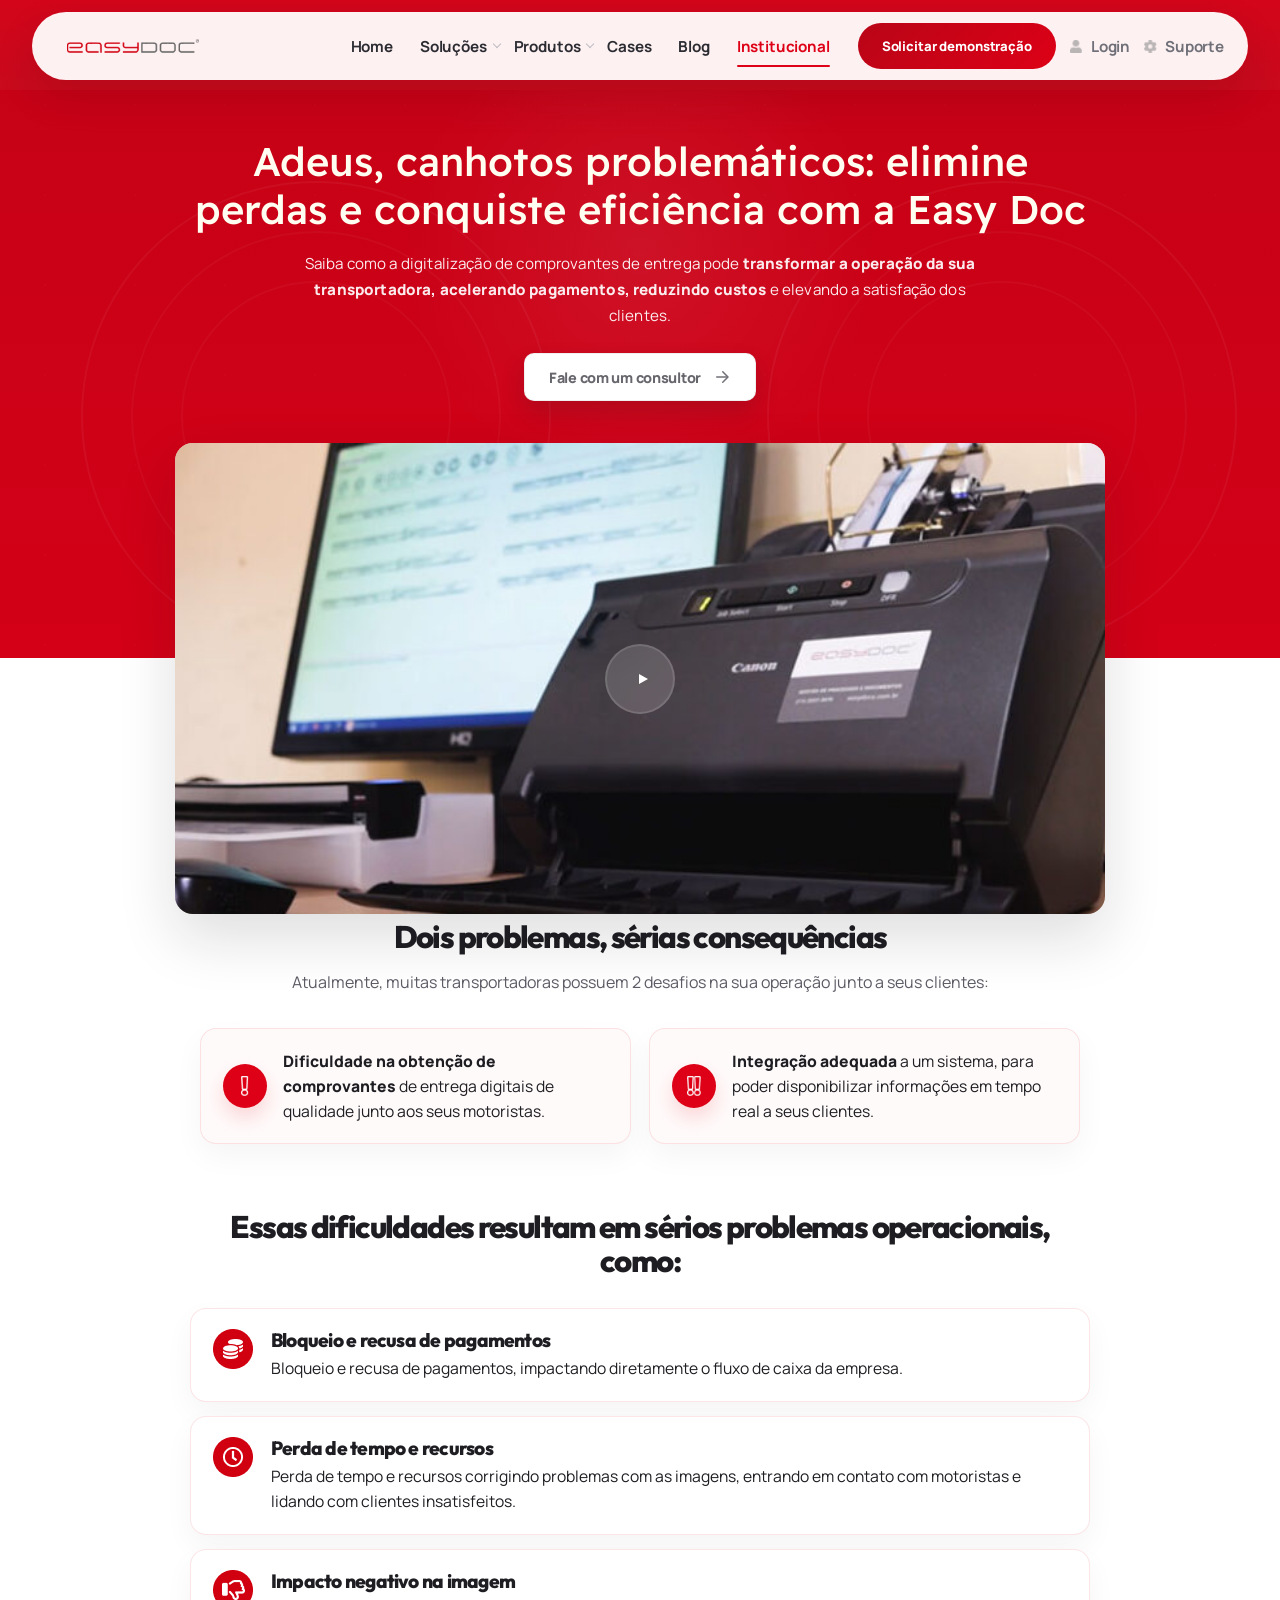
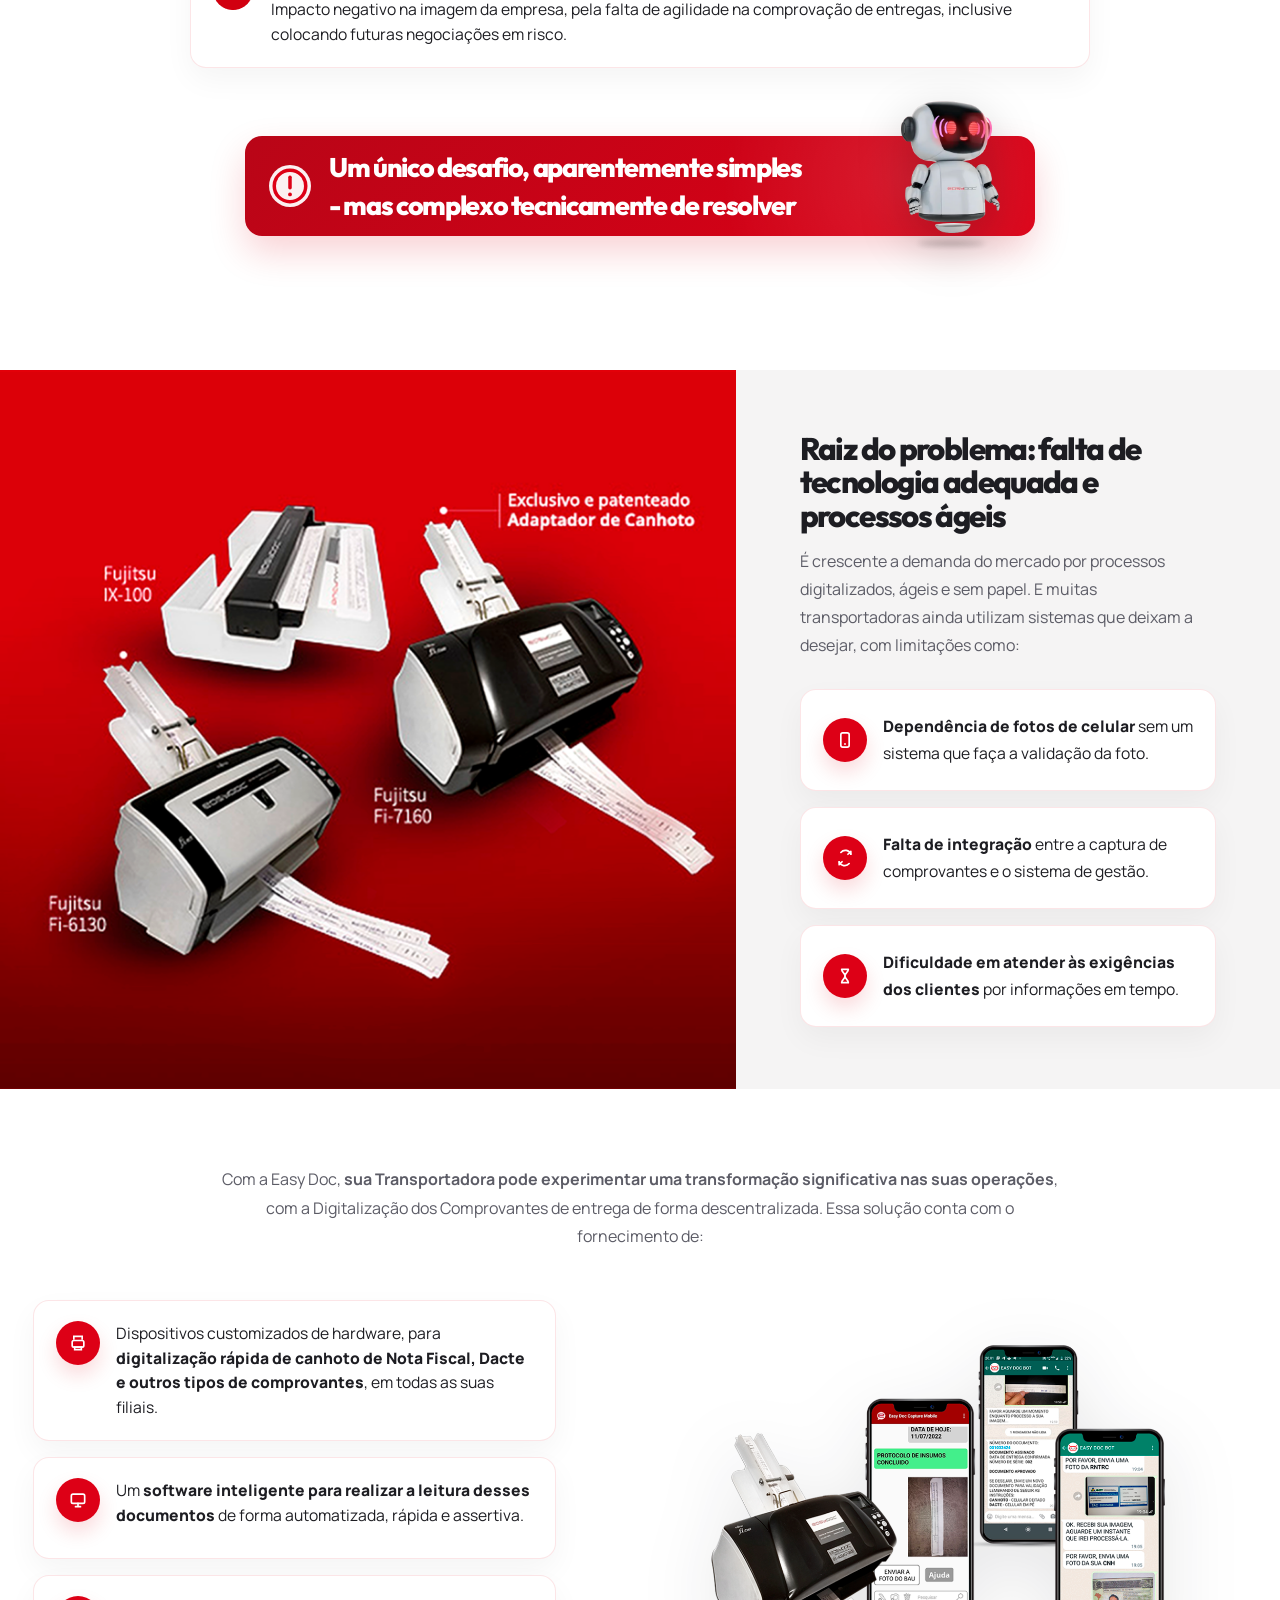
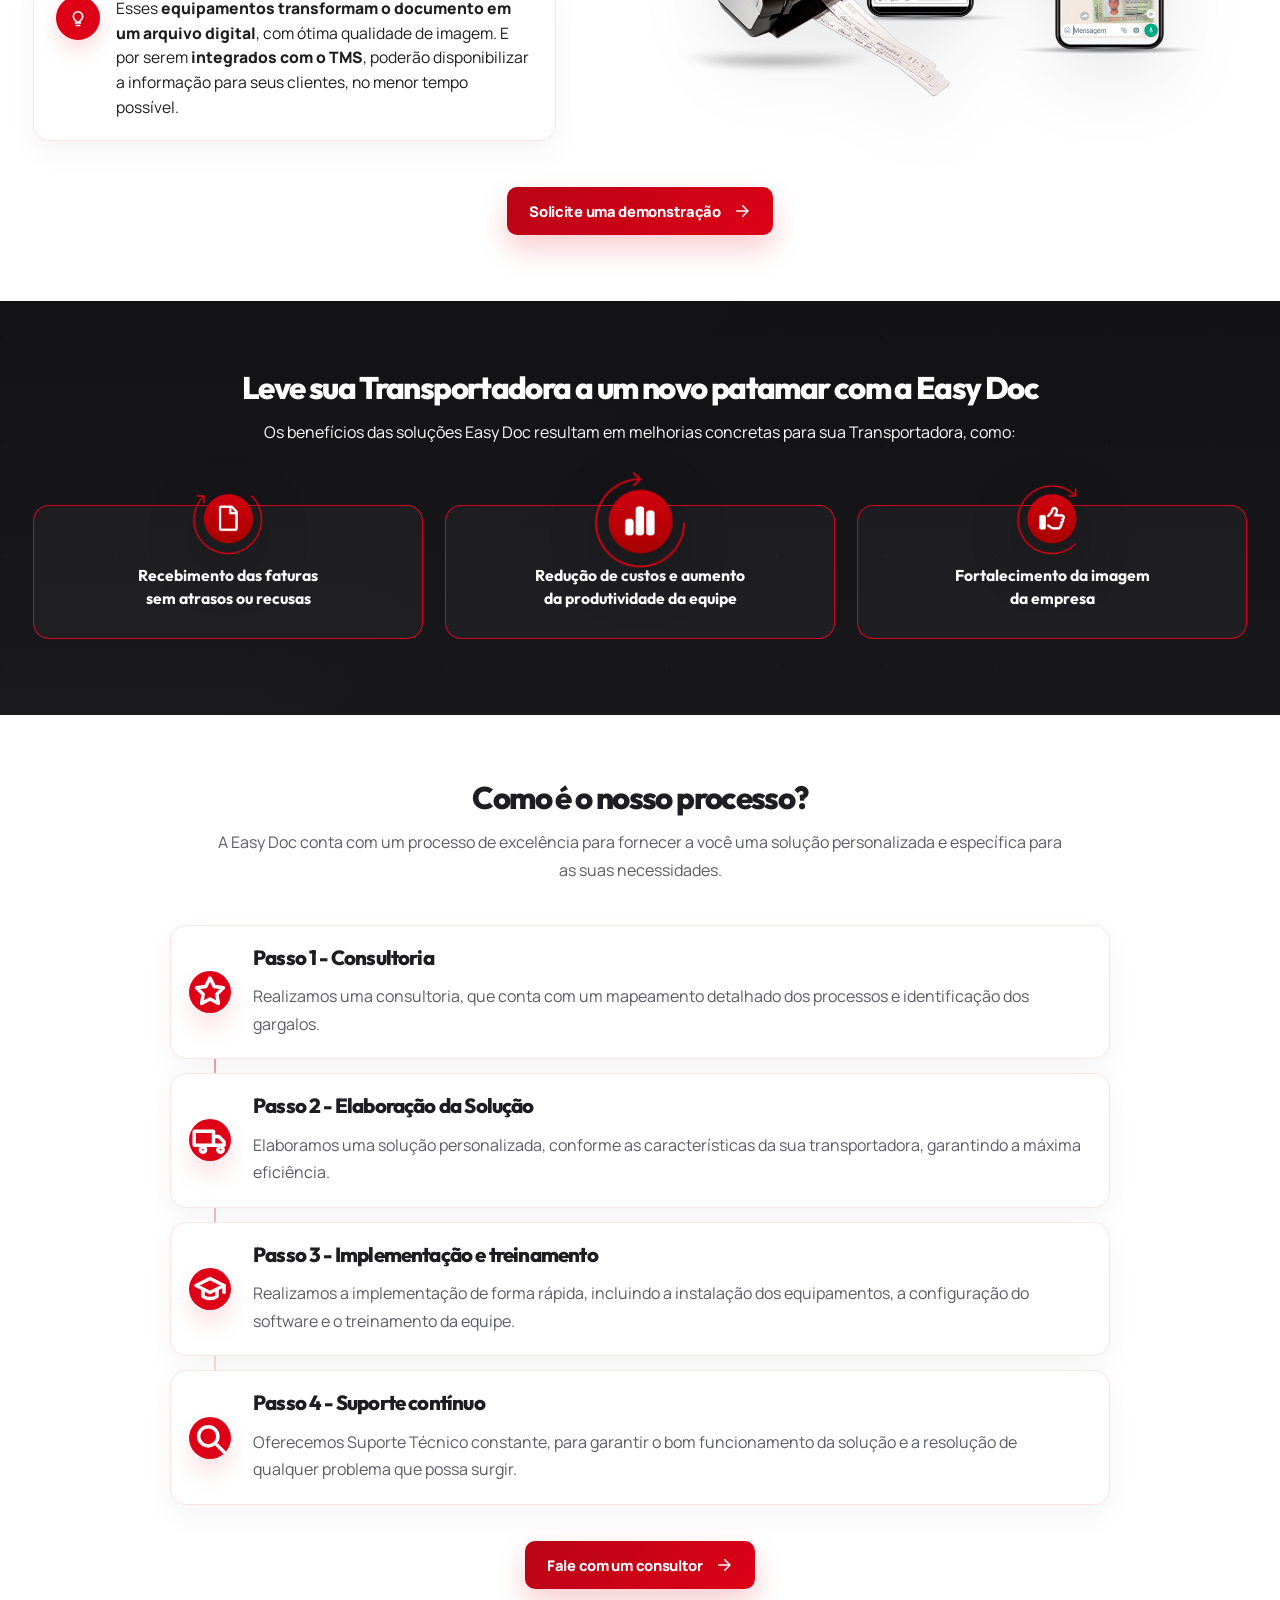
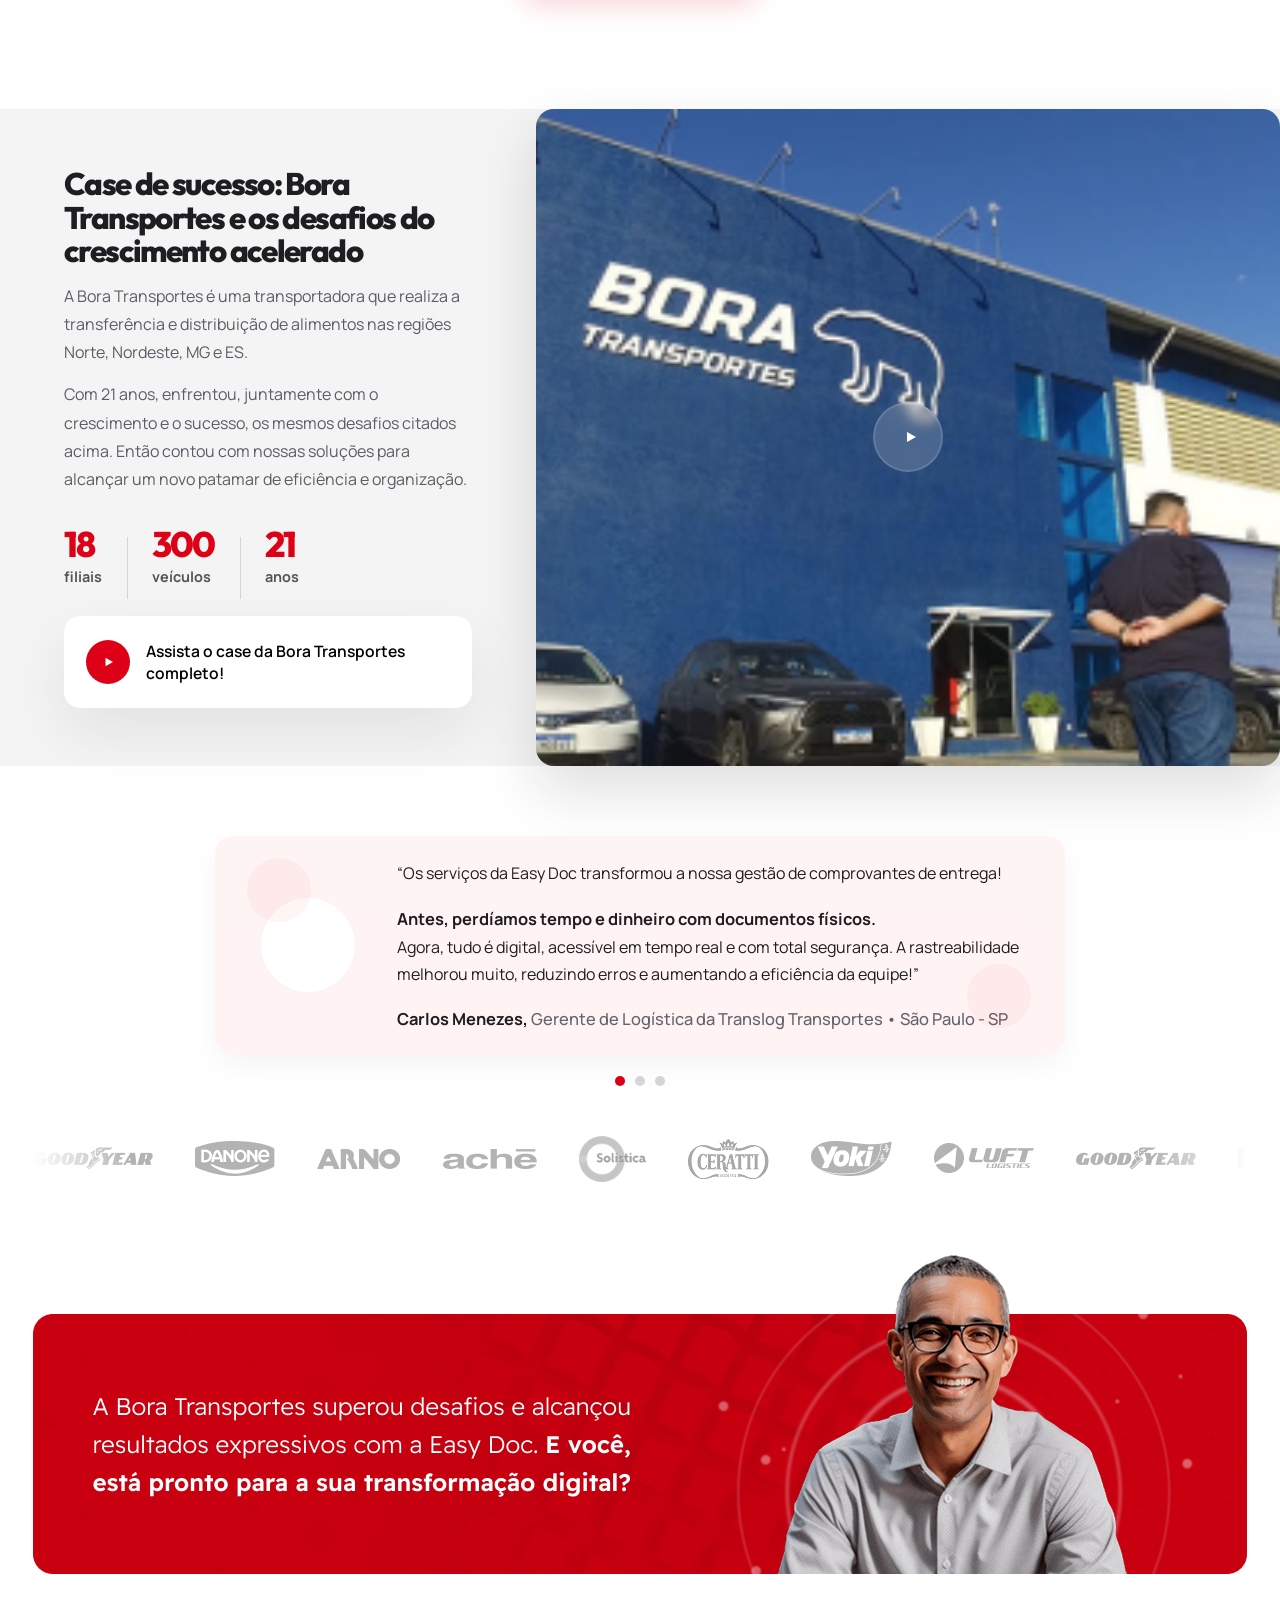
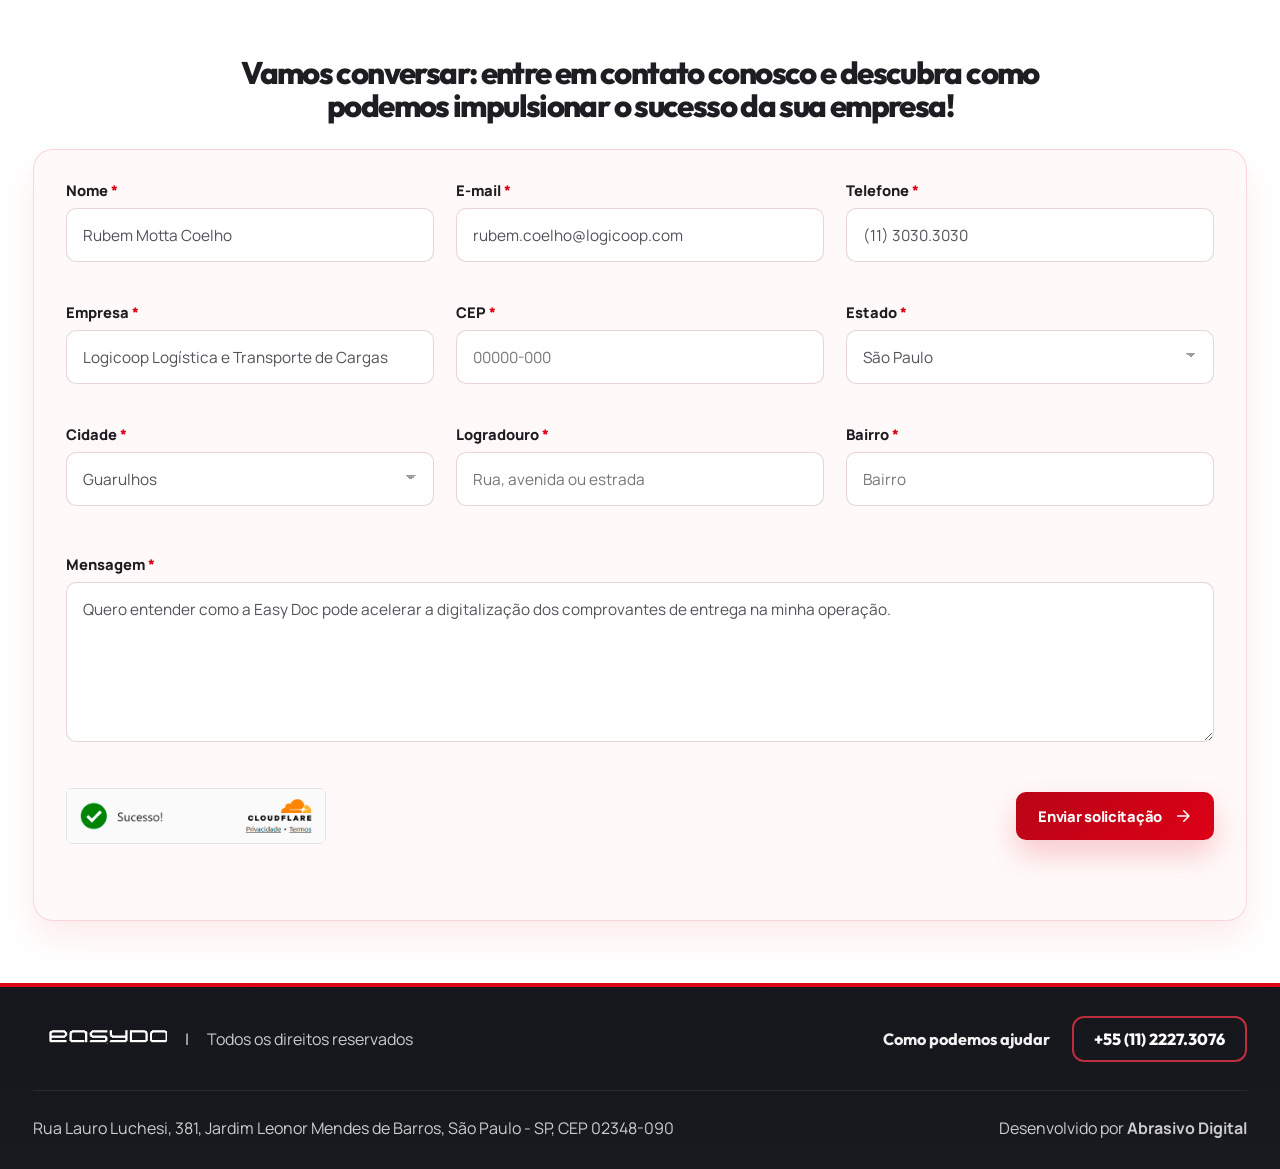
==== commit a2c21131: "att" ====
--- a/index.html
+++ b/index.html
@@ -11,12 +11,15 @@
     <link rel="preconnect" href="https://fonts.googleapis.com" />
     <link rel="preconnect" href="https://fonts.gstatic.com" crossorigin />
     <link
-      href="https://fonts.googleapis.com/css2?family=Manrope:wght@400;500;600;700;800&family=Outfit:wght@500;600;700;800&display=swap"
+      href="https://fonts.googleapis.com/css2?family=Manrope:wght@400;500;600;700;800&family=Outfit:wght@500;600;700;800&family=Readex+Pro:wght@500&display=swap"
       rel="stylesheet"
     />
-    <link rel="stylesheet" href="assets/css/style.css" />
+    <link rel="icon" type="image/svg+xml" href="assets/images/favicon.svg" />
+    <link rel="alternate icon" type="image/png" href="assets/images/favicon.png" />
+    <link rel="apple-touch-icon" href="assets/images/apple-touch-icon.png" />
+    <link rel="stylesheet" href="assets/css/style.css?v=landing-polish-8" />
   </head>
-  <body>
+  <body class="landing-page">
     <svg class="icon-sprite" aria-hidden="true" focusable="false">
       <symbol id="icon-arrow" viewBox="0 0 24 24">
         <path d="M5 12h14" stroke="currentColor" stroke-width="2" stroke-linecap="round" />
@@ -128,8 +131,14 @@
 
         <div class="site-actions">
           <a class="top-cta" href="#contato">Solicitar demonstração</a>
-          <a href="login.html" class="action-link">Login</a>
-          <a href="suporte.html" class="action-link">Suporte</a>
+          <a href="login.html" class="action-link">
+            <img class="action-link__icon" src="assets/images/icon-login.png" alt="" aria-hidden="true" />
+            <span>Login</span>
+          </a>
+          <a href="suporte.html" class="action-link">
+            <img class="action-link__icon" src="assets/images/icon-support.png" alt="" aria-hidden="true" />
+            <span>Suporte</span>
+          </a>
         </div>
       </div>
     </header>
@@ -141,7 +150,10 @@
 
         <div class="hero__container">
           <div class="hero__content" data-reveal>
-            <h1>Adeus, canhotos problemáticos: elimine perdas e conquiste eficiência com a Easy Doc</h1>
+            <h1>
+              <span class="hero-title-line">Adeus, canhotos problemáticos: elimine</span>
+              <span class="hero-title-line">perdas e conquiste eficiência com a Easy Doc</span>
+            </h1>
             <p>
               Saiba como a digitalização de comprovantes de entrega pode
               <strong>transformar a operação da sua transportadora, acelerando pagamentos, reduzindo custos</strong>
@@ -179,8 +191,8 @@
 
           <div class="problem-grid" data-reveal>
             <article class="problem-card">
-              <span class="icon-badge">
-                <svg aria-hidden="true"><use href="#icon-alert"></use></svg>
+              <span class="icon-badge icon-badge--asset">
+                <img src="assets/images/problem-icon-secondary.png" alt="" aria-hidden="true" />
               </span>
               <p>
                 <strong>Dificuldade na obtenção de comprovantes</strong> de entrega digitais
@@ -189,8 +201,8 @@
             </article>
 
             <article class="problem-card">
-              <span class="icon-badge">
-                <svg aria-hidden="true"><use href="#icon-alert"></use></svg>
+              <span class="icon-badge icon-badge--asset">
+                <img src="assets/images/problem-icon-primary.png" alt="" aria-hidden="true" />
               </span>
               <p>
                 <strong>Integração adequada</strong> a um sistema, para poder disponibilizar
@@ -205,8 +217,8 @@
 
           <div class="issue-list" data-reveal>
             <article class="issue-card">
-              <span class="icon-badge icon-badge--small">
-                <svg aria-hidden="true"><use href="#icon-layers"></use></svg>
+              <span class="icon-badge icon-badge--small icon-badge--image">
+                <img src="assets/images/issue-icon-payment.png" alt="" aria-hidden="true" />
               </span>
               <div>
                 <h3>Bloqueio e recusa de pagamentos</h3>
@@ -215,8 +227,8 @@
             </article>
 
             <article class="issue-card">
-              <span class="icon-badge icon-badge--small">
-                <svg aria-hidden="true"><use href="#icon-clock"></use></svg>
+              <span class="icon-badge icon-badge--small icon-badge--image">
+                <img src="assets/images/issue-icon-time.png" alt="" aria-hidden="true" />
               </span>
               <div>
                 <h3>Perda de tempo e recursos</h3>
@@ -225,8 +237,8 @@
             </article>
 
             <article class="issue-card">
-              <span class="icon-badge icon-badge--small">
-                <svg aria-hidden="true"><use href="#icon-thumbs"></use></svg>
+              <span class="icon-badge icon-badge--small icon-badge--image">
+                <img src="assets/images/issue-icon-image.png" alt="" aria-hidden="true" />
               </span>
               <div>
                 <h3>Impacto negativo na imagem</h3>
@@ -254,7 +266,7 @@
 
       <section class="cause-section" id="produtos">
         <div class="cause-section__media" data-reveal>
-          <img src="assets/images/products-red.png" alt="Scanners e adaptadores utilizados pela Easy Doc" />
+          <img src="assets/images/products-red.png?v=enhanced-3" alt="Scanners e adaptadores utilizados pela Easy Doc" />
         </div>
 
         <div class="cause-section__content" data-reveal>
@@ -358,21 +370,21 @@
           <div class="impact-grid" data-reveal>
             <article class="impact-card">
               <span class="impact-card__icon">
-                <svg aria-hidden="true"><use href="#icon-doc"></use></svg>
+                <img src="assets/images/icon-card-document.png" alt="" aria-hidden="true" />
               </span>
               <p>Recebimento das faturas<br />sem atrasos ou recusas</p>
             </article>
 
             <article class="impact-card">
               <span class="impact-card__icon">
-                <svg aria-hidden="true"><use href="#icon-chart"></use></svg>
+                <img src="assets/images/icon-card-chart.png" alt="" aria-hidden="true" />
               </span>
               <p>Redução de custos e aumento<br />da produtividade da equipe</p>
             </article>
 
             <article class="impact-card">
               <span class="impact-card__icon">
-                <svg aria-hidden="true"><use href="#icon-thumbs"></use></svg>
+                <img src="assets/images/icon-card-thumbs.png" alt="" aria-hidden="true" />
               </span>
               <p>Fortalecimento da imagem<br />da empresa</p>
             </article>
@@ -515,33 +527,34 @@
 
           <div class="logo-marquee" aria-label="Marcas atendidas" data-reveal>
             <div class="logo-marquee__track">
-              <span>GOODYEAR</span>
-              <span>DANONE</span>
-              <span>ARNO</span>
-              <span>aché</span>
+              <img src="assets/images/logo-goodyear.png" alt="Goodyear" />
+              <img src="assets/images/logo-danone.png" alt="Danone" />
+              <img src="assets/images/logo-arno.png" alt="Arno" />
+              <img src="assets/images/logo-ache.png" alt="Aché" />
               <img src="assets/images/logo-solistica.png" alt="Solistica" />
               <img src="assets/images/logo-ceratti.png" alt="Ceratti" />
-              <span>Yoki</span>
-              <span>LUFT Logistics</span>
-              <span>GOODYEAR</span>
-              <span>DANONE</span>
-              <span>ARNO</span>
-              <span>aché</span>
+              <img src="assets/images/logo-yoki.png" alt="Yoki" />
+              <img src="assets/images/logo-luft.png" alt="Luft" />
+              <img src="assets/images/logo-goodyear.png" alt="Goodyear" />
+              <img src="assets/images/logo-danone.png" alt="Danone" />
+              <img src="assets/images/logo-arno.png" alt="Arno" />
+              <img src="assets/images/logo-ache.png" alt="Aché" />
+              <img src="assets/images/logo-solistica.png" alt="Solistica" />
+              <img src="assets/images/logo-ceratti.png" alt="Ceratti" />
+              <img src="assets/images/logo-yoki.png" alt="Yoki" />
+              <img src="assets/images/logo-luft.png" alt="Luft" />
             </div>
           </div>
         </div>
       </section>
 
       <section class="cta-ribbon" aria-label="Chamada para contato">
-        <div class="cta-ribbon__card" data-reveal>
-          <div class="cta-ribbon__copy">
-            <p>
-              A Bora Transportes superou desafios e alcançou resultados expressivos com a Easy Doc.
-              <strong>E você, está pronto para a sua transformação digital?</strong>
-            </p>
-          </div>
-          <img src="assets/images/testimonial-exec.png" alt="Especialista da Easy Doc" />
-        </div>
+        <img
+          class="cta-ribbon__image"
+          src="assets/images/cta-banner.png?v=figma-1"
+          alt="A Bora Transportes superou desafios e alcançou resultados expressivos com a Easy Doc. E você, está pronto para a sua transformação digital?"
+          data-reveal
+        />
       </section>
 
       <section class="section contact-section" id="contato">
--- a/assets/css/style.css
+++ b/assets/css/style.css
@@ -1054,55 +1054,14 @@
 }
 
 .cta-ribbon {
-  padding: 26px 0 18px;
-}
-
-.cta-ribbon__card {
-  position: relative;
-  width: min(1216px, calc(100% - 80px));
-  min-height: 258px;
+  padding: 30px 0 18px;
+}
+
+.cta-ribbon__image {
+  width: min(1214px, calc(100% - 64px));
+  height: auto;
   margin: 0 auto;
-  display: grid;
-  grid-template-columns: minmax(0, 1fr) auto;
-  align-items: center;
-  padding: 30px 60px;
-  border-radius: 28px;
-  overflow: hidden;
-  background:
-    radial-gradient(circle at 76% 48%, rgba(255, 255, 255, 0.08), transparent 26%),
-    linear-gradient(135deg, var(--red-deep), var(--red));
-}
-
-.cta-ribbon__card::before {
-  content: "";
-  position: absolute;
-  inset: 0;
-  background: linear-gradient(135deg, rgba(255, 255, 255, 0.05), rgba(255, 255, 255, 0));
-  pointer-events: none;
-}
-
-.cta-ribbon__copy {
-  position: relative;
-  z-index: 1;
-  max-width: 650px;
-  color: var(--white);
-}
-
-.cta-ribbon__copy p {
-  margin: 0;
-  font-size: clamp(2rem, 2.9vw, 3rem);
-  line-height: 1.6;
-}
-
-.cta-ribbon__copy strong {
-  font-weight: 800;
-}
-
-.cta-ribbon__card img {
-  position: absolute;
-  right: 110px;
-  bottom: 0;
-  width: 330px;
+  display: block;
 }
 
 .contact-section {
@@ -1437,384 +1396,6 @@
 
 .system-back--dark:hover {
   background: rgba(221, 0, 22, 0.08);
-}
-
-.auth-shell {
-  width: min(1180px, calc(100% - 48px));
-  min-height: 100vh;
-  margin: 0 auto;
-  display: grid;
-  grid-template-columns: minmax(0, 0.92fr) minmax(420px, 0.68fr);
-  gap: 54px;
-  align-items: center;
-  padding: 56px 0;
-}
-
-.auth-hero {
-  min-height: 680px;
-  display: flex;
-  flex-direction: column;
-  justify-content: space-between;
-  padding: 36px;
-  border-radius: 34px;
-  color: var(--white);
-  background:
-    radial-gradient(circle at 80% 26%, rgba(255, 255, 255, 0.12), transparent 34%),
-    linear-gradient(145deg, rgba(221, 0, 22, 0.78), rgba(165, 0, 18, 0.76));
-  box-shadow: 0 30px 80px rgba(0, 0, 0, 0.18);
-}
-
-.auth-hero__content h1,
-.auth-card h2,
-.support-hero h1,
-.support-card h2,
-.faq-panel h2,
-.support-final h2,
-.contact-methods h2 {
-  margin: 0;
-  font-family: "Outfit", "Manrope", sans-serif;
-  font-weight: 800;
-  letter-spacing: -0.05em;
-  line-height: 1.03;
-}
-
-.auth-hero__content h1 {
-  max-width: 680px;
-  margin-top: 20px;
-  font-size: clamp(3rem, 5vw, 5rem);
-}
-
-.auth-hero__content p {
-  max-width: 640px;
-  margin: 24px 0 0;
-  color: rgba(255, 255, 255, 0.82);
-  font-size: 1.12rem;
-  line-height: 1.85;
-}
-
-.auth-card {
-  padding: 34px;
-  border-radius: 32px;
-  background: rgba(255, 255, 255, 0.98);
-  box-shadow: 0 30px 80px rgba(0, 0, 0, 0.2);
-}
-
-.auth-card__header {
-  display: grid;
-  gap: 26px;
-  margin-bottom: 34px;
-}
-
-.auth-card__header img {
-  width: 160px;
-}
-
-.auth-card h2 {
-  font-size: clamp(2.3rem, 4vw, 3.4rem);
-}
-
-.auth-card__header p {
-  margin: 12px 0 0;
-  color: var(--ink-soft);
-  line-height: 1.65;
-}
-
-.compact-form {
-  display: grid;
-  gap: 20px;
-}
-
-.password-field {
-  position: relative;
-}
-
-.password-field input {
-  padding-right: 92px;
-}
-
-.password-toggle {
-  position: absolute;
-  right: 10px;
-  top: 50%;
-  min-height: 40px;
-  padding: 0 12px;
-  border-radius: 999px;
-  transform: translateY(-50%);
-  color: var(--red);
-  font-size: 0.84rem;
-  font-weight: 800;
-  transition: background-color var(--transition);
-}
-
-.password-toggle:hover {
-  background: rgba(221, 0, 22, 0.08);
-}
-
-.auth-options {
-  display: flex;
-  align-items: center;
-  justify-content: space-between;
-  gap: 16px;
-  color: var(--ink-soft);
-  font-size: 0.96rem;
-}
-
-.auth-options a {
-  color: var(--red);
-  font-weight: 800;
-}
-
-.remember-check {
-  display: inline-flex;
-  align-items: center;
-  gap: 10px;
-}
-
-.remember-check input {
-  width: 18px;
-  height: 18px;
-  accent-color: var(--red);
-}
-
-.auth-submit {
-  width: 100%;
-  margin-top: 4px;
-}
-
-.support-page {
-  background: var(--white);
-}
-
-.support-header {
-  width: min(1500px, calc(100% - 48px));
-  margin: 20px auto 0;
-  min-height: 86px;
-  display: flex;
-  align-items: center;
-  justify-content: space-between;
-  gap: 24px;
-  padding: 0 30px;
-  border-radius: var(--radius-pill);
-  background: #17181c;
-  color: var(--white);
-  box-shadow: 0 18px 48px rgba(17, 18, 23, 0.16);
-}
-
-.support-nav {
-  display: flex;
-  align-items: center;
-  gap: 26px;
-}
-
-.support-nav a {
-  color: rgba(255, 255, 255, 0.78);
-  font-weight: 800;
-  transition: color var(--transition);
-}
-
-.support-nav a:hover {
-  color: var(--white);
-}
-
-.support-nav__cta {
-  min-height: 46px;
-  display: inline-flex;
-  align-items: center;
-  padding: 0 18px;
-  border-radius: 999px;
-  background: var(--red);
-  color: var(--white) !important;
-}
-
-.support-hero {
-  margin-top: -106px;
-  padding: 210px 0 92px;
-  background:
-    radial-gradient(circle at 82% 24%, rgba(255, 255, 255, 0.12), transparent 28%),
-    linear-gradient(145deg, #bd0014, #dd0016);
-  color: var(--white);
-}
-
-.support-hero__content,
-.support-section,
-.support-final {
-  width: min(1260px, calc(100% - 48px));
-  margin: 0 auto;
-}
-
-.support-hero h1 {
-  max-width: 840px;
-  margin-top: 18px;
-  font-size: clamp(3rem, 5vw, 5rem);
-}
-
-.support-hero p {
-  max-width: 760px;
-  margin: 24px 0 0;
-  color: rgba(255, 255, 255, 0.82);
-  font-size: 1.18rem;
-  line-height: 1.85;
-}
-
-.support-section {
-  padding: 74px 0 0;
-}
-
-.support-grid {
-  display: grid;
-  grid-template-columns: repeat(3, minmax(0, 1fr));
-  gap: 24px;
-}
-
-.support-card,
-.contact-methods,
-.faq-panel,
-.support-final {
-  border: 1px solid var(--red-line);
-  box-shadow: var(--shadow-card);
-}
-
-.support-card {
-  padding: 30px;
-  border-radius: 28px;
-  background: var(--red-soft);
-}
-
-.support-card span {
-  display: inline-flex;
-  align-items: center;
-  justify-content: center;
-  width: 46px;
-  height: 46px;
-  margin-bottom: 24px;
-  border-radius: 50%;
-  background: var(--red);
-  color: var(--white);
-  font-weight: 800;
-}
-
-.support-card h2,
-.contact-methods h2,
-.faq-panel h2,
-.support-final h2 {
-  font-size: clamp(1.9rem, 3vw, 2.7rem);
-}
-
-.support-card p,
-.contact-method span,
-.contact-method a,
-.faq-item p,
-.support-final p {
-  color: var(--ink-soft);
-  line-height: 1.75;
-}
-
-.support-section--split {
-  display: grid;
-  grid-template-columns: minmax(320px, 0.72fr) minmax(0, 1fr);
-  gap: 28px;
-  align-items: start;
-}
-
-.contact-methods,
-.faq-panel {
-  padding: 34px;
-  border-radius: 30px;
-  background: var(--white);
-}
-
-.contact-methods {
-  display: grid;
-  gap: 18px;
-  background: var(--red-soft);
-}
-
-.contact-method {
-  display: grid;
-  gap: 6px;
-  padding: 18px;
-  border-radius: 18px;
-  background: var(--white);
-}
-
-.contact-method strong {
-  color: var(--ink);
-}
-
-.contact-method a {
-  color: var(--red);
-  font-weight: 800;
-}
-
-.faq-panel__header .system-kicker {
-  color: var(--red);
-}
-
-.faq-list {
-  display: grid;
-  gap: 14px;
-  margin-top: 28px;
-}
-
-.faq-item {
-  border: 1px solid rgba(231, 210, 210, 0.92);
-  border-radius: 18px;
-  background: var(--white);
-  transition: border-color var(--transition), box-shadow var(--transition);
-}
-
-.faq-item[open] {
-  border-color: rgba(221, 0, 22, 0.22);
-  box-shadow: 0 14px 28px rgba(221, 0, 22, 0.06);
-}
-
-.faq-item summary {
-  cursor: pointer;
-  padding: 20px 22px;
-  color: var(--ink);
-  font-weight: 800;
-  list-style: none;
-}
-
-.faq-item summary::-webkit-details-marker {
-  display: none;
-}
-
-.faq-item summary::after {
-  content: "+";
-  float: right;
-  color: var(--red);
-  font-size: 1.2rem;
-}
-
-.faq-item[open] summary::after {
-  content: "-";
-}
-
-.faq-item p {
-  margin: 0;
-  padding: 0 22px 22px;
-}
-
-.support-final {
-  margin-top: 74px;
-  margin-bottom: 84px;
-  padding: 42px;
-  border-radius: 32px;
-  text-align: center;
-  background: linear-gradient(180deg, var(--red-soft), #ffffff);
-}
-
-.support-final p {
-  max-width: 720px;
-  margin: 16px auto 26px;
-}
-
-.support-final > div {
-  display: flex;
-  flex-wrap: wrap;
-  justify-content: center;
-  gap: 14px;
 }
 
 /* Internal pages: shared premium visual system */
@@ -1894,291 +1475,6 @@
   box-shadow: 0 14px 28px rgba(221, 0, 22, 0.18);
 }
 
-.auth-page {
-  background:
-    radial-gradient(circle at 8% 18%, rgba(255, 255, 255, 0.18), transparent 28%),
-    radial-gradient(circle at 84% 20%, rgba(221, 0, 22, 0.28), transparent 24%),
-    linear-gradient(135deg, #b90517 0%, #dd0016 42%, #17181c 42%, #111217 100%);
-}
-
-.auth-shell {
-  width: min(1280px, calc(100% - 56px));
-  min-height: calc(100vh - 126px);
-  margin: 0 auto;
-  display: grid;
-  grid-template-columns: minmax(0, 1.05fr) minmax(440px, 0.72fr);
-  gap: 36px;
-  align-items: stretch;
-  padding: 48px 0 76px;
-}
-
-.auth-hero {
-  position: relative;
-  min-height: 680px;
-  overflow: hidden;
-  display: flex;
-  flex-direction: column;
-  justify-content: space-between;
-  gap: 34px;
-  padding: 44px;
-  border: 1px solid rgba(255, 255, 255, 0.18);
-  border-radius: 40px;
-  color: var(--white);
-  background:
-    radial-gradient(circle at 82% 24%, rgba(255, 255, 255, 0.13), transparent 30%),
-    linear-gradient(145deg, rgba(28, 29, 34, 0.92), rgba(17, 18, 23, 0.98));
-  box-shadow: 0 30px 80px rgba(0, 0, 0, 0.24);
-}
-
-.auth-orbit {
-  position: absolute;
-  border: 1px solid rgba(255, 255, 255, 0.12);
-  border-radius: 50%;
-  pointer-events: none;
-}
-
-.auth-orbit--one {
-  width: 360px;
-  height: 360px;
-  right: -110px;
-  top: -90px;
-}
-
-.auth-orbit--two {
-  width: 220px;
-  height: 220px;
-  left: -74px;
-  bottom: 92px;
-}
-
-.auth-hero__content {
-  position: relative;
-  z-index: 1;
-  max-width: 720px;
-}
-
-.auth-hero__content h1,
-.auth-card h2,
-.support-hero h1,
-.support-card h2,
-.faq-panel h2,
-.support-final h2,
-.contact-methods h2 {
-  margin: 0;
-  font-family: "Outfit", "Manrope", sans-serif;
-  font-weight: 800;
-  letter-spacing: -0.05em;
-  line-height: 1.03;
-}
-
-.auth-hero__content h1 {
-  margin-top: 20px;
-  font-size: clamp(3.3rem, 6vw, 5.8rem);
-}
-
-.auth-hero__content p {
-  max-width: 660px;
-  margin: 26px 0 0;
-  color: rgba(255, 255, 255, 0.78);
-  font-size: 1.12rem;
-  line-height: 1.85;
-}
-
-.auth-insight-card {
-  position: relative;
-  z-index: 1;
-  width: min(100%, 430px);
-  padding: 24px;
-  border: 1px solid rgba(255, 255, 255, 0.18);
-  border-radius: 28px;
-  background: rgba(255, 255, 255, 0.08);
-  backdrop-filter: blur(16px);
-}
-
-.auth-insight-card span,
-.auth-card__eyebrow,
-.contact-method small,
-.support-sla-card span {
-  color: var(--red);
-  font-size: 0.78rem;
-  font-weight: 900;
-  letter-spacing: 0.14em;
-  text-transform: uppercase;
-}
-
-.auth-insight-card strong {
-  display: block;
-  margin-top: 10px;
-  font-family: "Outfit", "Manrope", sans-serif;
-  font-size: 3.8rem;
-  line-height: 0.95;
-  letter-spacing: -0.06em;
-}
-
-.auth-insight-card p {
-  margin: 12px 0 0;
-  color: rgba(255, 255, 255, 0.72);
-  line-height: 1.65;
-}
-
-.auth-progress {
-  height: 10px;
-  margin-top: 20px;
-  overflow: hidden;
-  border-radius: 999px;
-  background: rgba(255, 255, 255, 0.12);
-}
-
-.auth-progress span {
-  display: block;
-  width: 86%;
-  height: 100%;
-  border-radius: inherit;
-  background: linear-gradient(90deg, var(--red), #ff6a78);
-}
-
-.auth-benefits {
-  position: relative;
-  z-index: 1;
-  display: grid;
-  grid-template-columns: repeat(3, minmax(0, 1fr));
-  gap: 12px;
-  padding: 0;
-  margin: 0;
-  list-style: none;
-}
-
-.auth-benefits li {
-  min-height: 138px;
-  padding: 18px;
-  border: 1px solid rgba(255, 255, 255, 0.14);
-  border-radius: 20px;
-  background: rgba(255, 255, 255, 0.075);
-}
-
-.auth-benefits strong {
-  display: block;
-  color: var(--white);
-  font-weight: 900;
-}
-
-.auth-benefits span {
-  display: block;
-  margin-top: 10px;
-  color: rgba(255, 255, 255, 0.68);
-  font-size: 0.92rem;
-  line-height: 1.55;
-}
-
-.auth-card {
-  align-self: center;
-  padding: 38px;
-  border: 1px solid rgba(248, 222, 222, 0.95);
-  border-radius: 36px;
-  background: rgba(255, 255, 255, 0.98);
-  box-shadow: 0 30px 80px rgba(0, 0, 0, 0.2);
-}
-
-.auth-card__header {
-  display: grid;
-  gap: 22px;
-  margin-bottom: 34px;
-}
-
-.auth-card__header img {
-  width: 176px;
-}
-
-.auth-card h2 {
-  margin-top: 10px;
-  font-size: clamp(2.4rem, 4vw, 3.5rem);
-}
-
-.auth-card__header p {
-  margin: 14px 0 0;
-  color: var(--ink-soft);
-  line-height: 1.7;
-}
-
-.compact-form {
-  display: grid;
-  gap: 20px;
-}
-
-.password-field {
-  position: relative;
-}
-
-.password-field input {
-  padding-right: 98px;
-}
-
-.password-toggle {
-  position: absolute;
-  right: 10px;
-  top: 50%;
-  min-height: 40px;
-  padding: 0 14px;
-  border-radius: 999px;
-  transform: translateY(-50%);
-  color: var(--red);
-  font-size: 0.84rem;
-  font-weight: 900;
-  transition: background-color var(--transition), transform var(--transition);
-}
-
-.password-toggle:hover {
-  background: rgba(221, 0, 22, 0.08);
-}
-
-.auth-options {
-  display: flex;
-  align-items: center;
-  justify-content: space-between;
-  gap: 16px;
-  color: var(--ink-soft);
-  font-size: 0.96rem;
-}
-
-.auth-options a {
-  color: var(--red);
-  font-weight: 900;
-}
-
-.remember-check {
-  display: inline-flex;
-  align-items: center;
-  gap: 10px;
-}
-
-.remember-check input {
-  width: 18px;
-  height: 18px;
-  accent-color: var(--red);
-}
-
-.auth-submit {
-  width: 100%;
-  margin-top: 4px;
-}
-
-.auth-card__footer {
-  display: flex;
-  align-items: center;
-  justify-content: space-between;
-  gap: 16px;
-  margin-top: 28px;
-  padding-top: 22px;
-  border-top: 1px solid var(--red-line);
-  color: var(--ink-soft);
-  font-size: 0.92rem;
-  font-weight: 700;
-}
-
-.auth-card__footer a {
-  color: var(--red);
-  font-weight: 900;
-}
 
 .support-page {
   background:
@@ -2577,9 +1873,6 @@
     right: 16px;
   }
 
-  .cta-ribbon__card img {
-    right: 26px;
-  }
 }
 
 @media (max-width: 1200px) {
@@ -2657,17 +1950,6 @@
     order: -1;
   }
 
-  .cta-ribbon__card {
-    min-height: 340px;
-    grid-template-columns: 1fr;
-    padding: 34px 38px 190px;
-  }
-
-  .cta-ribbon__card img {
-    right: 50%;
-    width: 250px;
-    transform: translateX(50%);
-  }
 }
 
 @media (max-width: 980px) {
@@ -4036,3 +3318,4115 @@
     padding: 20px 54px 20px 20px;
   }
 }
+
+/* Landing final fidelity pass */
+.landing-page {
+  --shell: min(1216px, calc(100% - 56px));
+  --content: min(1040px, calc(100% - 88px));
+  --wide-content: min(1214px, calc(100% - 64px));
+  overflow-x: hidden;
+}
+
+.landing-page main section[id] {
+  scroll-margin-top: 108px;
+}
+
+.landing-page .site-header {
+  padding-top: 14px;
+}
+
+.landing-page .site-header.is-scrolled {
+  padding-top: 8px;
+}
+
+.landing-page .header-shell {
+  min-height: 70px;
+  gap: 18px;
+  padding: 0 24px 0 28px;
+  border-radius: 999px;
+  box-shadow: 0 12px 34px rgba(32, 8, 12, 0.13);
+}
+
+.landing-page .site-logo img {
+  width: 154px;
+}
+
+.landing-page .site-nav {
+  gap: 26px;
+}
+
+.landing-page .site-nav a,
+.landing-page .action-link {
+  font-size: 0.86rem;
+  letter-spacing: -0.01em;
+}
+
+.landing-page .site-nav .has-caret::before {
+  right: -13px;
+  width: 6px;
+  height: 6px;
+  margin-top: -5px;
+  border-width: 1.5px;
+}
+
+.landing-page .site-actions {
+  gap: 14px;
+  margin-left: 10px;
+}
+
+.landing-page .top-cta {
+  min-height: 38px;
+  padding-inline: 18px;
+  font-size: 0.82rem;
+  letter-spacing: -0.01em;
+}
+
+.landing-page .cta-button {
+  min-height: 48px;
+  padding-inline: 22px;
+  border-radius: 10px;
+  font-size: 0.92rem;
+}
+
+.landing-page .cta-button--light {
+  box-shadow: 0 12px 24px rgba(17, 18, 22, 0.16);
+}
+
+.landing-page .hero {
+  margin-top: -8px;
+  padding-top: 46px;
+  background:
+    radial-gradient(circle at 50% 24%, rgba(255, 255, 255, 0.055), transparent 27%),
+    linear-gradient(180deg, #c50015 0%, #d10016 63%, #ffffff 63%);
+}
+
+.landing-page .hero::before {
+  opacity: 0.25;
+}
+
+.landing-page .hero__rings {
+  top: 88px;
+  width: 470px;
+  height: 470px;
+  opacity: 0.82;
+}
+
+.landing-page .hero__rings--left {
+  left: max(36px, calc((100% - 1214px) / 2 + 48px));
+}
+
+.landing-page .hero__rings--right {
+  right: max(30px, calc((100% - 1214px) / 2 + 10px));
+}
+
+.landing-page .hero__content {
+  max-width: 850px;
+}
+
+.landing-page .hero__content h1 {
+  font-size: clamp(2.35rem, 3.8vw, 3.9rem);
+  line-height: 1.04;
+  letter-spacing: -0.046em;
+}
+
+.landing-page .hero__content p {
+  max-width: 780px;
+  margin-top: 18px;
+  font-size: clamp(1rem, 1.17vw, 1.13rem);
+  line-height: 1.72;
+}
+
+.landing-page .hero__content .cta-button {
+  margin-top: 22px;
+}
+
+.landing-page .hero__media {
+  max-width: 930px;
+  margin: 52px auto -126px;
+}
+
+.landing-page .video-poster {
+  border-radius: 18px;
+  box-shadow: 0 24px 58px rgba(21, 23, 28, 0.14);
+}
+
+.landing-page .play-button {
+  width: 70px;
+  height: 70px;
+  background: rgba(255, 255, 255, 0.16);
+}
+
+.landing-page .play-button svg {
+  width: 24px;
+  height: 24px;
+}
+
+.landing-page .section {
+  padding: 78px 0;
+}
+
+.landing-page .section--problems {
+  padding-top: 186px;
+  padding-bottom: 68px;
+}
+
+.landing-page .section-title {
+  max-width: 850px;
+}
+
+.landing-page .section-title--spaced {
+  margin-top: 66px;
+}
+
+.landing-page .section-title h2,
+.landing-page .cause-section__content h2,
+.landing-page .case-section__content h2,
+.landing-page .contact-section h2 {
+  font-size: clamp(1.95rem, 2.35vw, 2.82rem);
+  line-height: 1.08;
+  letter-spacing: -0.044em;
+}
+
+.landing-page .section-title p,
+.landing-page .cause-section__content > p,
+.landing-page .case-section__content > p,
+.landing-page .process-step p {
+  margin-top: 14px;
+  font-size: 1rem;
+  line-height: 1.72;
+}
+
+.landing-page .problem-grid {
+  width: min(930px, 100%);
+  grid-template-columns: repeat(2, minmax(0, 1fr));
+  gap: 18px;
+  margin: 38px auto 0;
+}
+
+.landing-page .problem-card {
+  min-height: 96px;
+  gap: 16px;
+  padding: 18px 22px;
+  border-radius: 13px;
+  background: #fffafa;
+  box-shadow: 0 10px 26px rgba(221, 0, 22, 0.07);
+}
+
+.landing-page .problem-card p,
+.landing-page .issue-card p,
+.landing-page .feature-item p,
+.landing-page .solution-card p {
+  font-size: 0.98rem;
+  line-height: 1.58;
+}
+
+.landing-page .icon-badge {
+  width: 44px;
+  height: 44px;
+  box-shadow: 0 10px 20px rgba(221, 0, 22, 0.15);
+}
+
+.landing-page .icon-badge--small {
+  width: 40px;
+  height: 40px;
+}
+
+.landing-page .icon-badge svg,
+.landing-page .impact-card__icon svg,
+.landing-page .case-link__icon svg {
+  width: 20px;
+  height: 20px;
+}
+
+.landing-page .issue-list {
+  width: min(900px, 100%);
+  gap: 14px;
+  margin: 34px auto 0;
+}
+
+.landing-page .issue-card {
+  min-height: 88px;
+  gap: 18px;
+  padding: 18px 22px;
+  border-radius: 12px;
+  box-shadow: 0 10px 24px rgba(221, 0, 22, 0.05);
+}
+
+.landing-page .issue-card h3 {
+  margin-bottom: 5px;
+  font-size: 1.2rem;
+  line-height: 1.16;
+}
+
+.landing-page .challenge-banner {
+  padding-top: 8px;
+}
+
+.landing-page .challenge-banner__inner {
+  width: min(790px, calc(100% - 64px));
+  min-height: 104px;
+  gap: 18px;
+  padding: 24px 214px 24px 34px;
+  border-radius: 18px;
+  box-shadow: 0 18px 40px rgba(221, 0, 22, 0.14);
+}
+
+.landing-page .challenge-banner__inner img {
+  right: 24px;
+  bottom: -20px;
+  width: 170px;
+}
+
+.landing-page .challenge-banner__icon {
+  width: 42px;
+  height: 42px;
+}
+
+.landing-page .challenge-banner__copy p,
+.landing-page .challenge-banner__copy strong {
+  font-size: clamp(1.45rem, 2.1vw, 2.05rem);
+  line-height: 1.12;
+}
+
+.landing-page .cause-section,
+.landing-page .case-section {
+  grid-template-columns: minmax(0, 1fr) minmax(0, 1fr);
+}
+
+.landing-page .cause-section {
+  margin-top: 70px;
+}
+
+.landing-page .cause-section__media {
+  min-height: 548px;
+}
+
+.landing-page .cause-section__content {
+  padding: 64px clamp(36px, 4.2vw, 58px);
+}
+
+.landing-page .feature-stack {
+  gap: 15px;
+  margin-top: 30px;
+}
+
+.landing-page .feature-item {
+  min-height: 88px;
+  gap: 16px;
+  padding: 18px 22px;
+  border-radius: 12px;
+  box-shadow: 0 10px 24px rgba(221, 0, 22, 0.05);
+}
+
+.landing-page .section--solution {
+  padding-top: 68px;
+  padding-bottom: 74px;
+}
+
+.landing-page .solution-grid {
+  grid-template-columns: minmax(0, 0.92fr) minmax(0, 1.08fr);
+  gap: 44px;
+  margin-top: 38px;
+}
+
+.landing-page .solution-grid__content {
+  gap: 15px;
+}
+
+.landing-page .solution-card {
+  gap: 16px;
+  padding: 20px 22px;
+  border-radius: 12px;
+  box-shadow: 0 10px 24px rgba(221, 0, 22, 0.05);
+}
+
+.landing-page .section-cta {
+  margin-top: 36px;
+}
+
+.landing-page .impact-section {
+  padding: 72px 0 80px;
+}
+
+.landing-page .impact-grid {
+  grid-template-columns: repeat(3, minmax(0, 1fr));
+  gap: 24px;
+  margin-top: 56px;
+}
+
+.landing-page .impact-card {
+  min-height: 142px;
+  padding: 58px 24px 26px;
+  border-width: 1.5px;
+  border-radius: 16px;
+}
+
+.landing-page .impact-card__icon {
+  top: -34px;
+  width: 68px;
+  height: 68px;
+  border-width: 1.5px;
+}
+
+.landing-page .impact-card__icon::after {
+  top: -8px;
+  right: -8px;
+  width: 18px;
+  height: 18px;
+  border-width: 1.5px;
+}
+
+.landing-page .impact-card p {
+  font-size: 0.98rem;
+  line-height: 1.48;
+}
+
+.landing-page .process-section {
+  padding-top: 78px;
+}
+
+.landing-page .process-list {
+  width: min(940px, 100%);
+  gap: 14px;
+  margin: 38px auto 0;
+}
+
+.landing-page .process-list::before {
+  top: 44px;
+  bottom: 44px;
+  left: 44px;
+  width: 2px;
+}
+
+.landing-page .process-step {
+  min-height: 100px;
+  padding: 22px 28px 22px 82px;
+  border-radius: 12px;
+  box-shadow: 0 10px 24px rgba(221, 0, 22, 0.05);
+}
+
+.landing-page .process-step__icon {
+  left: 24px;
+  width: 42px;
+  height: 42px;
+}
+
+.landing-page .process-step h3 {
+  margin-bottom: 5px;
+  font-size: 1.28rem;
+  line-height: 1.15;
+}
+
+.landing-page .case-section {
+  margin-top: 58px;
+}
+
+.landing-page .case-section__content {
+  padding: 64px clamp(36px, 4.2vw, 58px);
+}
+
+.landing-page .case-stats {
+  gap: 24px;
+  margin-top: 34px;
+}
+
+.landing-page .case-stats strong {
+  font-size: 2.22rem;
+}
+
+.landing-page .case-stats span {
+  font-size: 0.9rem;
+}
+
+.landing-page .case-link {
+  min-height: 92px;
+  width: min(430px, 100%);
+  gap: 16px;
+  margin-top: 30px;
+  padding: 18px 22px;
+  border-radius: 14px;
+}
+
+.landing-page .case-link__icon {
+  width: 44px;
+  height: 44px;
+}
+
+.landing-page .case-link span:last-child {
+  font-size: 0.98rem;
+}
+
+.landing-page .case-section__media,
+.landing-page .video-poster--case,
+.landing-page .video-poster--case img,
+.landing-page .video-poster--case iframe {
+  min-height: 500px;
+}
+
+.landing-page .video-poster--case {
+  border-radius: 0;
+}
+
+.landing-page .proof-section {
+  padding: 68px 0 48px;
+}
+
+.landing-page .quote-card {
+  max-width: 820px;
+  grid-template-columns: 126px 1fr;
+  gap: 26px;
+  padding: 30px 38px;
+  border-radius: 20px;
+}
+
+.landing-page .quote-card__avatar {
+  width: 98px;
+  height: 98px;
+}
+
+.landing-page .quote-card__content p {
+  font-size: 1rem;
+  line-height: 1.72;
+}
+
+.landing-page .quote-dots {
+  margin-top: 22px;
+}
+
+.landing-page .logo-marquee {
+  margin-top: 42px;
+}
+
+.landing-page .logo-marquee__track {
+  gap: 46px;
+  animation-duration: 30s;
+}
+
+.landing-page .logo-marquee img,
+.landing-page .logo-marquee span {
+  font-size: 1.5rem;
+  max-height: 42px;
+}
+
+.landing-page .cta-ribbon {
+  padding: 22px 0 10px;
+}
+
+.landing-page .cta-ribbon__image {
+  width: min(1214px, calc(100% - 58px));
+}
+
+.landing-page .contact-section {
+  padding-top: 52px;
+  padding-bottom: 74px;
+}
+
+.landing-page .contact-panel {
+  margin-top: 28px;
+  padding: 32px 34px 36px;
+  border-radius: 22px;
+}
+
+.landing-page .form-grid {
+  gap: 20px;
+}
+
+.landing-page .form-grid--triple {
+  grid-template-columns: repeat(3, minmax(0, 1fr));
+  margin-bottom: 24px;
+}
+
+.landing-page .form-group {
+  gap: 8px;
+}
+
+.landing-page .form-group label {
+  font-size: 0.92rem;
+}
+
+.landing-page .form-group input,
+.landing-page .form-group textarea,
+.landing-page .form-group select {
+  min-height: 54px;
+  padding-inline: 16px;
+  border-radius: 8px;
+  font-size: 0.96rem;
+}
+
+.landing-page .form-group textarea {
+  min-height: 138px;
+  padding: 16px;
+}
+
+.landing-page .form-error {
+  min-height: 16px;
+  font-size: 0.78rem;
+}
+
+.landing-page .form-footer {
+  margin-top: 22px;
+}
+
+.landing-page .captcha-image {
+  width: 260px;
+}
+
+.landing-page .site-footer {
+  margin-top: 0;
+  padding-bottom: 30px;
+}
+
+.landing-page .site-footer__top {
+  min-height: 104px;
+}
+
+.landing-page .site-footer__brand img {
+  width: 134px;
+}
+
+.landing-page .site-footer__help a {
+  min-height: 46px;
+  padding-inline: 20px;
+  border-radius: 12px;
+  font-size: 1rem;
+}
+
+.landing-page .problem-card,
+.landing-page .issue-card,
+.landing-page .feature-item,
+.landing-page .solution-card,
+.landing-page .process-step,
+.landing-page .impact-card,
+.landing-page .case-link,
+.landing-page .quote-card {
+  transition:
+    transform 220ms ease,
+    border-color 220ms ease,
+    box-shadow 220ms ease,
+    background-color 220ms ease;
+}
+
+.landing-page .problem-card:hover,
+.landing-page .issue-card:hover,
+.landing-page .feature-item:hover,
+.landing-page .solution-card:hover,
+.landing-page .process-step:hover,
+.landing-page .case-link:hover,
+.landing-page .quote-card:hover {
+  transform: translateY(-2px);
+  border-color: rgba(221, 0, 22, 0.24);
+  box-shadow: 0 14px 30px rgba(221, 0, 22, 0.08);
+}
+
+.landing-page .impact-card:hover {
+  transform: translateY(-3px);
+  box-shadow: 0 18px 34px rgba(221, 0, 22, 0.12);
+}
+
+@media (max-width: 1200px) {
+  .landing-page {
+    --shell: min(100% - 32px, 1216px);
+    --content: min(100% - 56px, 1040px);
+    --wide-content: min(100% - 56px, 1214px);
+  }
+
+  .landing-page .header-shell {
+    min-height: 66px;
+    padding-inline: 22px;
+  }
+
+  .landing-page .site-logo img {
+    width: 144px;
+  }
+
+  .landing-page .site-nav {
+    gap: 18px;
+  }
+
+  .landing-page .site-nav a,
+  .landing-page .action-link {
+    font-size: 0.8rem;
+  }
+
+  .landing-page .top-cta {
+    min-height: 36px;
+    padding-inline: 14px;
+    font-size: 0.78rem;
+  }
+
+  .landing-page .hero__content h1 {
+    font-size: clamp(2.25rem, 4.5vw, 3.55rem);
+  }
+
+  .landing-page .cause-section__media,
+  .landing-page .case-section__media,
+  .landing-page .video-poster--case,
+  .landing-page .video-poster--case img,
+  .landing-page .video-poster--case iframe {
+    min-height: 450px;
+  }
+}
+
+@media (max-width: 1100px) {
+  .landing-page .cause-section,
+  .landing-page .solution-grid,
+  .landing-page .case-section {
+    grid-template-columns: 1fr;
+  }
+
+  .landing-page .case-section__media {
+    order: -1;
+  }
+
+  .landing-page .solution-grid__media {
+    max-width: 620px;
+    margin: 0 auto;
+  }
+}
+
+@media (max-width: 980px) {
+  .landing-page {
+    --shell: min(100% - 24px, 1216px);
+    --content: min(100% - 32px, 1040px);
+    --wide-content: min(100% - 32px, 1214px);
+  }
+
+  .landing-page main section[id] {
+    scroll-margin-top: 96px;
+  }
+
+  .landing-page .site-header {
+    padding-top: 10px;
+  }
+
+  .landing-page .header-shell {
+    min-height: 64px;
+    gap: 12px;
+    padding: 12px 16px;
+    border-radius: 24px;
+  }
+
+  .landing-page .site-logo img {
+    width: 150px;
+  }
+
+  .landing-page .menu-toggle {
+    width: 42px;
+    height: 42px;
+    border-radius: 12px;
+  }
+
+  .landing-page .site-header.is-menu-open .site-nav {
+    gap: 12px;
+    padding-top: 10px;
+  }
+
+  .landing-page .site-header.is-menu-open .site-actions {
+    gap: 10px;
+  }
+
+  .landing-page .site-header.is-menu-open .site-nav a,
+  .landing-page .site-header.is-menu-open .action-link {
+    width: 100%;
+    padding: 10px 0;
+    font-size: 0.95rem;
+  }
+
+  .landing-page .site-header.is-menu-open .top-cta {
+    width: 100%;
+    min-height: 46px;
+    font-size: 0.9rem;
+  }
+
+  .landing-page .hero {
+    padding-top: 32px;
+    background:
+      radial-gradient(circle at 50% 22%, rgba(255, 255, 255, 0.055), transparent 25%),
+      linear-gradient(180deg, #c50015 0%, #d10016 67%, #ffffff 67%);
+  }
+
+  .landing-page .hero__content {
+    max-width: 720px;
+  }
+
+  .landing-page .hero__content h1 {
+    font-size: clamp(2.12rem, 6.4vw, 3.15rem);
+  }
+
+  .landing-page .hero__media {
+    max-width: 760px;
+    margin: 42px auto -94px;
+  }
+
+  .landing-page .section {
+    padding: 62px 0;
+  }
+
+  .landing-page .section--problems {
+    padding-top: 142px;
+  }
+
+  .landing-page .section-title h2,
+  .landing-page .cause-section__content h2,
+  .landing-page .case-section__content h2,
+  .landing-page .contact-section h2 {
+    font-size: clamp(1.85rem, 6.1vw, 2.72rem);
+  }
+
+  .landing-page .problem-grid,
+  .landing-page .impact-grid {
+    grid-template-columns: 1fr;
+  }
+
+  .landing-page .form-grid--triple {
+    grid-template-columns: repeat(2, minmax(0, 1fr));
+  }
+
+  .landing-page .challenge-banner__inner {
+    width: min(100% - 32px, 790px);
+    padding-right: 184px;
+  }
+
+  .landing-page .challenge-banner__inner img {
+    width: 146px;
+  }
+
+  .landing-page .cause-section__content,
+  .landing-page .case-section__content {
+    padding: 48px 28px;
+  }
+
+  .landing-page .impact-grid {
+    gap: 46px;
+  }
+
+  .landing-page .quote-card {
+    grid-template-columns: 1fr;
+    text-align: center;
+  }
+
+  .landing-page .quote-card__avatar {
+    margin-bottom: 4px;
+  }
+
+  .landing-page .form-grid--triple {
+    gap: 18px;
+  }
+}
+
+@media (max-width: 680px) {
+  .landing-page {
+    --content: min(100% - 24px, 1040px);
+    --wide-content: min(100% - 24px, 1214px);
+  }
+
+  .landing-page main section[id] {
+    scroll-margin-top: 86px;
+  }
+
+  .landing-page .hero {
+    padding-top: 26px;
+  }
+
+  .landing-page .hero__content h1 {
+    font-size: clamp(1.9rem, 9.4vw, 2.72rem);
+    letter-spacing: -0.04em;
+  }
+
+  .landing-page .hero__content p {
+    margin-top: 14px;
+    font-size: 0.95rem;
+    line-height: 1.62;
+  }
+
+  .landing-page .hero__content .cta-button {
+    min-height: 50px;
+  }
+
+  .landing-page .hero__media {
+    margin: 34px auto -56px;
+  }
+
+  .landing-page .video-poster {
+    border-radius: 12px;
+  }
+
+  .landing-page .section {
+    padding: 52px 0;
+  }
+
+  .landing-page .section--problems {
+    padding-top: 108px;
+    padding-bottom: 48px;
+  }
+
+  .landing-page .section-title--spaced {
+    margin-top: 46px;
+  }
+
+  .landing-page .problem-grid {
+    gap: 12px;
+    margin-top: 28px;
+  }
+
+  .landing-page .problem-card,
+  .landing-page .issue-card,
+  .landing-page .feature-item,
+  .landing-page .solution-card {
+    align-items: flex-start;
+    gap: 14px;
+    padding: 16px;
+  }
+
+  .landing-page .issue-card h3,
+  .landing-page .process-step h3 {
+    font-size: 1.08rem;
+  }
+
+  .landing-page .challenge-banner__inner {
+    min-height: 0;
+    align-items: flex-start;
+    padding: 24px 20px 148px;
+  }
+
+  .landing-page .challenge-banner__inner img {
+    right: 50%;
+    bottom: -18px;
+    width: 154px;
+    transform: translateX(50%);
+  }
+
+  .landing-page .challenge-banner__copy p,
+  .landing-page .challenge-banner__copy strong {
+    font-size: clamp(1.42rem, 8vw, 2rem);
+  }
+
+  .landing-page .cause-section {
+    margin-top: 46px;
+  }
+
+  .landing-page .cause-section__media,
+  .landing-page .case-section__media,
+  .landing-page .video-poster--case,
+  .landing-page .video-poster--case img,
+  .landing-page .video-poster--case iframe {
+    min-height: 310px;
+  }
+
+  .landing-page .cause-section__content,
+  .landing-page .case-section__content {
+    padding: 36px 20px;
+  }
+
+  .landing-page .section--solution {
+    padding-top: 52px;
+  }
+
+  .landing-page .solution-grid {
+    gap: 28px;
+  }
+
+  .landing-page .impact-section {
+    padding: 58px 0 64px;
+  }
+
+  .landing-page .impact-card {
+    min-height: 126px;
+  }
+
+  .landing-page .process-section {
+    padding-top: 54px;
+  }
+
+  .landing-page .process-list::before {
+    left: 33px;
+  }
+
+  .landing-page .process-step {
+    padding: 18px 18px 18px 68px;
+  }
+
+  .landing-page .process-step__icon {
+    left: 16px;
+  }
+
+  .landing-page .case-stats {
+    flex-wrap: wrap;
+  }
+
+  .landing-page .case-stats > div:not(:last-child)::after {
+    display: none;
+  }
+
+  .landing-page .proof-section {
+    padding-top: 52px;
+  }
+
+  .landing-page .quote-card {
+    padding: 24px 20px;
+    border-radius: 18px;
+  }
+
+  .landing-page .logo-marquee__track {
+    gap: 30px;
+  }
+
+  .landing-page .logo-marquee img,
+  .landing-page .logo-marquee span {
+    font-size: 1.18rem;
+    max-height: 30px;
+  }
+
+  .landing-page .cta-ribbon {
+    padding-top: 12px;
+  }
+
+  .landing-page .cta-ribbon__image {
+    width: min(100% - 16px, 1214px);
+  }
+
+  .landing-page .contact-section {
+    padding-top: 42px;
+    padding-bottom: 54px;
+  }
+
+  .landing-page .contact-panel {
+    padding: 22px 16px 24px;
+    border-radius: 18px;
+  }
+
+  .landing-page .form-grid,
+  .landing-page .form-grid--triple {
+    gap: 14px;
+  }
+
+  .landing-page .form-grid--triple {
+    grid-template-columns: 1fr;
+  }
+
+  .landing-page .form-group input,
+  .landing-page .form-group textarea,
+  .landing-page .form-group select {
+    min-height: 52px;
+  }
+
+  .landing-page .form-footer {
+    gap: 16px;
+  }
+
+  .landing-page .captcha-image {
+    width: min(260px, 100%);
+  }
+
+  .landing-page .site-footer__top,
+  .landing-page .site-footer__bottom {
+    width: min(100% - 24px, 1214px);
+  }
+}
+
+@media (prefers-reduced-motion: reduce) {
+  .landing-page *,
+  .landing-page *::before,
+  .landing-page *::after {
+    animation-duration: 1ms !important;
+    scroll-behavior: auto !important;
+    transition-duration: 1ms !important;
+  }
+}
+
+/* Internal pages final consistency pass */
+.auth-page,
+.support-page {
+  --shell: min(1216px, calc(100% - 56px));
+  --content: min(1040px, calc(100% - 88px));
+  --wide-content: min(1214px, calc(100% - 64px));
+  background: #f7f4f4;
+  overflow-x: hidden;
+}
+
+.auth-page .internal-site-header,
+.support-page .internal-site-header {
+  padding: 14px 0 16px;
+  background: linear-gradient(180deg, rgba(198, 0, 21, 0.98), rgba(209, 0, 22, 0.96));
+}
+
+.auth-page .internal-site-header.is-scrolled,
+.support-page .internal-site-header.is-scrolled {
+  padding-top: 8px;
+}
+
+.auth-page .internal-site-header .header-shell,
+.support-page .internal-site-header .header-shell {
+  width: var(--shell);
+  min-height: 70px;
+  gap: 18px;
+  padding: 0 24px 0 28px;
+  border-radius: 999px;
+  box-shadow: 0 12px 34px rgba(32, 8, 12, 0.13);
+}
+
+.auth-page .internal-site-header .site-logo img,
+.support-page .internal-site-header .site-logo img {
+  width: 154px;
+}
+
+.auth-page .internal-site-header .site-nav,
+.support-page .internal-site-header .site-nav {
+  gap: 26px;
+}
+
+.auth-page .internal-site-header .site-nav a,
+.support-page .internal-site-header .site-nav a,
+.auth-page .internal-site-header .action-link,
+.support-page .internal-site-header .action-link {
+  font-size: 0.86rem;
+  letter-spacing: -0.01em;
+}
+
+.auth-page .internal-site-header .site-nav .has-caret::before,
+.support-page .internal-site-header .site-nav .has-caret::before {
+  right: -13px;
+  width: 6px;
+  height: 6px;
+  margin-top: -5px;
+  border-width: 1.5px;
+}
+
+.auth-page .internal-site-header .site-actions,
+.support-page .internal-site-header .site-actions {
+  gap: 14px;
+  margin-left: 10px;
+}
+
+.auth-page .internal-site-header .top-cta,
+.support-page .internal-site-header .top-cta {
+  min-height: 38px;
+  padding-inline: 18px;
+  font-size: 0.82rem;
+  letter-spacing: -0.01em;
+}
+
+.auth-page .cta-button,
+.support-page .cta-button,
+.auth-page .system-back,
+.support-page .system-back {
+  min-height: 48px;
+  padding-inline: 22px;
+  border-radius: 10px;
+  font-size: 0.92rem;
+}
+
+.auth-page .auth-main {
+  background:
+    radial-gradient(circle at 50% 12%, rgba(255, 255, 255, 0.07), transparent 24%),
+    linear-gradient(180deg, #c50015 0, #d10016 49%, #f7f4f4 49%, #f7f4f4 100%);
+}
+
+.auth-page .auth-shell {
+  width: var(--wide-content);
+  grid-template-columns: minmax(0, 1.02fr) minmax(390px, 0.58fr);
+  gap: 34px;
+  padding: 54px 0 78px;
+}
+
+.auth-page .login-hero {
+  min-height: 560px;
+  gap: 28px;
+  padding: 42px;
+  border: 1px solid rgba(255, 255, 255, 0.16);
+  border-radius: 24px;
+  background:
+    radial-gradient(circle at 82% 14%, rgba(255, 255, 255, 0.12), transparent 30%),
+    linear-gradient(145deg, var(--red-deep), var(--red));
+  box-shadow: 0 26px 62px rgba(82, 0, 10, 0.2);
+}
+
+.auth-page .login-hero::before {
+  background:
+    radial-gradient(circle at 62% 28%, rgba(255, 255, 255, 0.08) 0 1px, transparent 1px) 0 0 / 74px 74px,
+    linear-gradient(135deg, rgba(255, 255, 255, 0.055), rgba(255, 255, 255, 0));
+  opacity: 0.52;
+}
+
+.auth-page .login-hero__ring--a {
+  width: 350px;
+  height: 350px;
+  right: -112px;
+  top: -104px;
+}
+
+.auth-page .login-hero__ring--b {
+  width: 220px;
+  height: 220px;
+  left: -76px;
+  bottom: 96px;
+}
+
+.auth-page .login-hero__content h1 {
+  max-width: 650px;
+  margin-top: 16px;
+  font-size: clamp(2.22rem, 3.7vw, 3.75rem);
+  line-height: 1.04;
+  letter-spacing: -0.046em;
+}
+
+.auth-page .login-hero__content p {
+  max-width: 560px;
+  margin-top: 16px;
+  font-size: 1.02rem;
+  line-height: 1.7;
+}
+
+.auth-page .login-metrics {
+  gap: 12px;
+}
+
+.auth-page .login-metric {
+  padding: 18px;
+  border-radius: 15px;
+  background: rgba(255, 255, 255, 0.105);
+}
+
+.auth-page .login-metric__label,
+.auth-page .login-metric__sub {
+  font-size: 0.76rem;
+}
+
+.auth-page .login-metric__value {
+  font-size: clamp(1.6rem, 2.45vw, 2.16rem);
+}
+
+.auth-page .login-card {
+  padding: 34px;
+  border-radius: 22px;
+  box-shadow: 0 24px 58px rgba(23, 24, 28, 0.14);
+}
+
+.auth-page .login-card__logo {
+  width: 150px;
+  margin-bottom: 22px;
+}
+
+.auth-page .login-card__eyebrow {
+  margin-bottom: 8px;
+  font-size: 0.72rem;
+  letter-spacing: 0.13em;
+}
+
+.auth-page .login-card__heading {
+  font-size: clamp(2rem, 3vw, 2.65rem);
+  line-height: 1.06;
+}
+
+.auth-page .login-card__desc {
+  margin-bottom: 24px;
+  font-size: 0.95rem;
+  line-height: 1.58;
+}
+
+.auth-page .compact-form {
+  gap: 16px;
+}
+
+.auth-page .login-card .form-group {
+  gap: 8px;
+}
+
+.auth-page .login-card .form-group label {
+  font-size: 0.9rem;
+}
+
+.auth-page .login-card .form-group input {
+  min-height: 54px;
+  padding-inline: 16px;
+  border-radius: 8px;
+  font-size: 0.96rem;
+}
+
+.auth-page .password-field input {
+  padding-right: 96px;
+}
+
+.auth-page .password-toggle {
+  right: 8px;
+  min-height: 36px;
+  padding-inline: 12px;
+  font-size: 0.78rem;
+}
+
+.auth-page .auth-options {
+  font-size: 0.88rem;
+}
+
+.auth-page .auth-submit {
+  width: 100%;
+  margin-top: 2px;
+}
+
+.auth-page .login-card__divider {
+  margin: 22px 0;
+}
+
+.auth-page .login-card__footer {
+  font-size: 0.86rem;
+}
+
+.auth-page .form-feedback.is-info {
+  color: #8a5b00;
+}
+
+.support-page .support-main {
+  background:
+    linear-gradient(180deg, #c50015 0, #d10016 360px, #ffffff 360px, #ffffff 66%, #f5f4f4 66%, #f5f4f4 100%);
+}
+
+.support-page .support-hero {
+  width: var(--wide-content);
+  grid-template-columns: minmax(0, 1fr) minmax(320px, 0.42fr);
+  gap: 24px;
+  padding: 52px 0 64px;
+}
+
+.support-page .support-hero__content {
+  min-height: 430px;
+  padding: 46px;
+  border-radius: 24px;
+  box-shadow: 0 24px 58px rgba(91, 0, 10, 0.18);
+}
+
+.support-page .support-hero__content::before {
+  background:
+    radial-gradient(circle at 54% 22%, rgba(255, 255, 255, 0.08) 0 1px, transparent 1px) 0 0 / 74px 74px,
+    linear-gradient(180deg, rgba(255, 255, 255, 0.055), rgba(255, 255, 255, 0));
+}
+
+.support-page .support-hero h1 {
+  max-width: 720px;
+  margin-top: 16px;
+  font-size: clamp(2.22rem, 4vw, 3.72rem);
+  line-height: 1.04;
+}
+
+.support-page .support-hero p {
+  max-width: 660px;
+  margin-top: 16px;
+  font-size: 1.02rem;
+  line-height: 1.7;
+}
+
+.support-page .support-hero__actions {
+  gap: 12px;
+  margin-top: 26px;
+}
+
+.support-page .support-sla-card {
+  min-height: 430px;
+  padding: 30px;
+  border-radius: 24px;
+  box-shadow: 0 24px 58px rgba(17, 18, 23, 0.16);
+}
+
+.support-page .support-sla-card img {
+  top: 20px;
+  right: 14px;
+  width: min(48%, 170px);
+}
+
+.support-page .support-sla-card span {
+  font-size: 0.72rem;
+}
+
+.support-page .support-sla-card strong {
+  font-size: clamp(2.4rem, 4vw, 3.8rem);
+}
+
+.support-page .support-sla-card p {
+  font-size: 0.95rem;
+  line-height: 1.62;
+}
+
+.support-page .support-section,
+.support-page .support-final {
+  width: var(--wide-content);
+}
+
+.support-page .support-section--cards {
+  padding-bottom: 58px;
+}
+
+.support-page .support-section__heading {
+  max-width: 760px;
+  margin-bottom: 30px;
+}
+
+.support-page .support-section__heading h2,
+.support-page .contact-methods h2,
+.support-page .faq-panel h2,
+.support-page .support-final h2 {
+  font-size: clamp(1.95rem, 2.55vw, 2.82rem);
+  line-height: 1.08;
+}
+
+.support-page .support-card-grid {
+  gap: 18px;
+}
+
+.support-page .support-card {
+  min-height: 242px;
+  padding: 26px;
+  border-radius: 18px;
+  box-shadow: 0 12px 30px rgba(221, 0, 22, 0.07);
+}
+
+.support-page .support-card:hover {
+  transform: translateY(-2px);
+  box-shadow: 0 16px 34px rgba(221, 0, 22, 0.1);
+}
+
+.support-page .support-card__icon {
+  width: 48px;
+  height: 48px;
+  margin-bottom: 22px;
+}
+
+.support-page .support-card__icon svg {
+  width: 22px;
+  height: 22px;
+}
+
+.support-page .support-card h3 {
+  font-size: clamp(1.35rem, 1.75vw, 1.72rem);
+}
+
+.support-page .support-card p,
+.support-page .contact-method span,
+.support-page .contact-method a,
+.support-page .faq-item p,
+.support-page .support-final p,
+.support-page .faq-panel__header p {
+  font-size: 0.96rem;
+  line-height: 1.62;
+}
+
+.support-page .support-section--split {
+  grid-template-columns: minmax(290px, 0.48fr) minmax(0, 1fr);
+  gap: 24px;
+  padding-bottom: 64px;
+}
+
+.support-page .contact-methods,
+.support-page .faq-panel {
+  padding: 30px;
+  border-radius: 22px;
+}
+
+.support-page .contact-methods {
+  top: 112px;
+  gap: 14px;
+}
+
+.support-page .contact-method {
+  gap: 5px;
+  padding: 16px;
+  border-radius: 12px;
+}
+
+.support-page .contact-method__cta {
+  min-height: 48px;
+  border-radius: 10px;
+  font-size: 0.92rem;
+}
+
+.support-page .faq-list {
+  gap: 12px;
+  margin-top: 24px;
+}
+
+.support-page .faq-item {
+  border-radius: 13px;
+}
+
+.support-page .faq-item summary {
+  padding: 18px 54px 18px 20px;
+  font-size: 0.98rem;
+}
+
+.support-page .faq-item summary::after {
+  right: 18px;
+  width: 26px;
+  height: 26px;
+  font-size: 1.05rem;
+}
+
+.support-page .faq-item p {
+  padding: 0 20px 20px;
+}
+
+.support-page .support-final {
+  margin-bottom: 70px;
+  padding: 42px;
+  border-radius: 24px;
+}
+
+.support-page .internal-footer,
+.auth-page .internal-footer {
+  padding-bottom: 30px;
+}
+
+.support-page .internal-footer .site-footer__top,
+.auth-page .internal-footer .site-footer__top {
+  min-height: 104px;
+}
+
+.support-page .internal-footer .site-footer__brand img,
+.auth-page .internal-footer .site-footer__brand img {
+  width: 134px;
+}
+
+.support-page .internal-footer .site-footer__help a,
+.auth-page .internal-footer .site-footer__help a {
+  min-height: 46px;
+  padding-inline: 20px;
+  border-radius: 12px;
+  font-size: 1rem;
+}
+
+@media (max-width: 1200px) {
+  .auth-page,
+  .support-page {
+    --shell: min(100% - 32px, 1216px);
+    --content: min(100% - 56px, 1040px);
+    --wide-content: min(100% - 56px, 1214px);
+  }
+
+  .auth-page .internal-site-header .header-shell,
+  .support-page .internal-site-header .header-shell {
+    min-height: 66px;
+    padding-inline: 22px;
+  }
+
+  .auth-page .internal-site-header .site-logo img,
+  .support-page .internal-site-header .site-logo img {
+    width: 144px;
+  }
+
+  .auth-page .internal-site-header .site-nav,
+  .support-page .internal-site-header .site-nav {
+    gap: 18px;
+  }
+
+  .auth-page .internal-site-header .site-nav a,
+  .support-page .internal-site-header .site-nav a,
+  .auth-page .internal-site-header .action-link,
+  .support-page .internal-site-header .action-link {
+    font-size: 0.8rem;
+  }
+
+  .auth-page .internal-site-header .top-cta,
+  .support-page .internal-site-header .top-cta {
+    min-height: 36px;
+    padding-inline: 14px;
+    font-size: 0.78rem;
+  }
+}
+
+@media (max-width: 1100px) {
+  .auth-page .auth-shell,
+  .support-page .support-hero,
+  .support-page .support-section--split {
+    grid-template-columns: 1fr;
+  }
+
+  .auth-page .login-card {
+    width: min(640px, 100%);
+    justify-self: center;
+  }
+
+  .auth-page .login-hero,
+  .support-page .support-hero__content,
+  .support-page .support-sla-card {
+    min-height: auto;
+  }
+
+  .support-page .support-sla-card {
+    padding-top: 210px;
+  }
+
+  .support-page .contact-methods {
+    position: static;
+  }
+}
+
+@media (max-width: 980px) {
+  .auth-page,
+  .support-page {
+    --shell: min(100% - 24px, 1216px);
+    --content: min(100% - 32px, 1040px);
+    --wide-content: min(100% - 32px, 1214px);
+  }
+
+  .auth-page .internal-site-header,
+  .support-page .internal-site-header {
+    padding-top: 10px;
+  }
+
+  .auth-page .internal-site-header .header-shell,
+  .support-page .internal-site-header .header-shell {
+    min-height: 64px;
+    gap: 12px;
+    padding: 12px 16px;
+    border-radius: 24px;
+  }
+
+  .auth-page .internal-site-header .site-logo img,
+  .support-page .internal-site-header .site-logo img {
+    width: 150px;
+  }
+
+  .auth-page .internal-site-header .menu-toggle,
+  .support-page .internal-site-header .menu-toggle {
+    width: 42px;
+    height: 42px;
+    border-radius: 12px;
+  }
+
+  .auth-page .internal-site-header.is-menu-open .site-nav a,
+  .support-page .internal-site-header.is-menu-open .site-nav a,
+  .auth-page .internal-site-header.is-menu-open .action-link,
+  .support-page .internal-site-header.is-menu-open .action-link {
+    width: 100%;
+    padding: 10px 0;
+    font-size: 0.95rem;
+  }
+
+  .auth-page .internal-site-header.is-menu-open .top-cta,
+  .support-page .internal-site-header.is-menu-open .top-cta {
+    width: 100%;
+    min-height: 46px;
+    font-size: 0.9rem;
+  }
+
+  .auth-page .auth-shell {
+    padding: 42px 0 62px;
+  }
+
+  .support-page .support-hero {
+    padding: 42px 0 54px;
+  }
+
+  .support-page .support-card-grid {
+    grid-template-columns: repeat(2, minmax(0, 1fr));
+  }
+
+  .support-page .support-section--cards {
+    padding-bottom: 48px;
+  }
+}
+
+@media (max-width: 680px) {
+  .auth-page,
+  .support-page {
+    --content: min(100% - 24px, 1040px);
+    --wide-content: min(100% - 24px, 1214px);
+  }
+
+  .auth-page .auth-shell {
+    gap: 18px;
+    padding: 28px 0 48px;
+  }
+
+  .auth-page .login-hero,
+  .auth-page .login-card,
+  .support-page .support-hero__content,
+  .support-page .support-sla-card,
+  .support-page .contact-methods,
+  .support-page .faq-panel,
+  .support-page .support-final {
+    padding: 24px 18px;
+    border-radius: 18px;
+  }
+
+  .auth-page .login-hero__content h1,
+  .support-page .support-hero h1 {
+    font-size: clamp(1.9rem, 9.4vw, 2.72rem);
+    letter-spacing: -0.04em;
+  }
+
+  .auth-page .login-hero__content p,
+  .support-page .support-hero p {
+    font-size: 0.95rem;
+    line-height: 1.62;
+  }
+
+  .auth-page .login-metrics,
+  .support-page .support-card-grid {
+    grid-template-columns: 1fr;
+  }
+
+  .auth-page .login-metrics li:last-child {
+    grid-column: auto;
+  }
+
+  .auth-page .auth-options,
+  .auth-page .login-card__footer {
+    align-items: flex-start;
+    flex-direction: column;
+  }
+
+  .support-page .support-hero {
+    gap: 18px;
+    padding: 28px 0 42px;
+  }
+
+  .support-page .support-sla-card {
+    padding-top: 24px;
+  }
+
+  .support-page .support-sla-card img {
+    position: static;
+    width: 132px;
+    margin: -4px 0 18px auto;
+  }
+
+  .support-page .support-hero__actions .cta-button,
+  .support-page .support-hero__actions .system-back,
+  .support-page .support-final .cta-button,
+  .support-page .support-final .system-back {
+    width: 100%;
+  }
+
+  .support-page .support-section__heading h2,
+  .support-page .support-card h3,
+  .support-page .contact-methods h2,
+  .support-page .faq-panel h2,
+  .support-page .support-final h2 {
+    font-size: clamp(1.8rem, 8vw, 2.45rem);
+  }
+
+  .support-page .support-section--split {
+    padding-bottom: 42px;
+  }
+
+  .support-page .support-card {
+    min-height: auto;
+    padding: 22px 18px;
+  }
+
+  .support-page .support-final {
+    margin-bottom: 44px;
+  }
+
+  .support-page .support-final > div {
+    align-items: stretch;
+    flex-direction: column;
+  }
+
+  .support-page .faq-item summary {
+    padding: 18px 50px 18px 18px;
+  }
+
+  .support-page .internal-footer .site-footer__top,
+  .support-page .internal-footer .site-footer__bottom,
+  .auth-page .internal-footer .site-footer__top,
+  .auth-page .internal-footer .site-footer__bottom {
+    width: min(100% - 24px, 1214px);
+  }
+}
+
+@media (prefers-reduced-motion: reduce) {
+  .auth-page *,
+  .auth-page *::before,
+  .auth-page *::after,
+  .support-page *,
+  .support-page *::before,
+  .support-page *::after {
+    animation-duration: 1ms !important;
+    scroll-behavior: auto !important;
+    transition-duration: 1ms !important;
+  }
+}
+
+/* Internal pages: scale parity with the landing header and rhythm */
+.auth-page,
+.support-page {
+  --shell: min(1216px, calc(100% - 56px));
+  --wide-content: min(1214px, calc(100% - 64px));
+}
+
+.auth-page .internal-site-header,
+.support-page .internal-site-header {
+  padding: 14px 0 0;
+}
+
+.auth-page .internal-site-header.is-scrolled,
+.support-page .internal-site-header.is-scrolled {
+  padding-top: 8px;
+}
+
+.auth-page .internal-site-header .header-shell,
+.support-page .internal-site-header .header-shell {
+  width: min(1216px, calc(100% - 56px));
+  min-height: 70px;
+  gap: 18px;
+  padding: 0 24px 0 28px;
+  border-radius: 999px;
+}
+
+.auth-page .internal-site-header .site-logo img,
+.support-page .internal-site-header .site-logo img {
+  width: 154px;
+}
+
+.auth-page .internal-site-header .site-nav,
+.support-page .internal-site-header .site-nav {
+  gap: 26px;
+}
+
+.auth-page .internal-site-header .site-nav a,
+.support-page .internal-site-header .site-nav a,
+.auth-page .internal-site-header .action-link,
+.support-page .internal-site-header .action-link {
+  font-size: 0.86rem;
+}
+
+.auth-page .internal-site-header .top-cta,
+.support-page .internal-site-header .top-cta {
+  min-height: 38px;
+  padding-inline: 18px;
+  font-size: 0.82rem;
+}
+
+.auth-page .auth-shell {
+  width: min(1214px, calc(100% - 64px));
+  grid-template-columns: minmax(0, 1fr) minmax(360px, 0.5fr);
+  gap: 32px;
+  padding: 46px 0 68px;
+}
+
+.auth-page .login-hero {
+  min-height: 500px;
+  padding: 34px;
+  border-radius: 22px;
+}
+
+.auth-page .login-hero__content h1 {
+  max-width: 600px;
+  font-size: clamp(2rem, 3vw, 3.1rem);
+  line-height: 1.05;
+}
+
+.auth-page .login-hero__content p {
+  max-width: 520px;
+  font-size: 0.96rem;
+  line-height: 1.64;
+}
+
+.auth-page .login-metric {
+  padding: 15px 16px;
+  border-radius: 13px;
+}
+
+.auth-page .login-metric__value {
+  font-size: clamp(1.45rem, 2vw, 1.9rem);
+}
+
+.auth-page .login-card {
+  padding: 30px;
+  border-radius: 20px;
+}
+
+.auth-page .login-card__logo {
+  width: 138px;
+  margin-bottom: 20px;
+}
+
+.auth-page .login-card__heading {
+  font-size: clamp(1.9rem, 2.45vw, 2.35rem);
+}
+
+.auth-page .login-card__desc {
+  margin-bottom: 20px;
+}
+
+.auth-page .compact-form {
+  gap: 14px;
+}
+
+.auth-page .login-card .form-group input {
+  min-height: 52px;
+}
+
+.support-page .support-hero {
+  width: min(1214px, calc(100% - 64px));
+  grid-template-columns: minmax(0, 1fr) minmax(300px, 0.38fr);
+  gap: 24px;
+  padding: 46px 0 58px;
+}
+
+.support-page .support-hero__content {
+  min-height: 390px;
+  padding: 38px 42px;
+  border-radius: 22px;
+}
+
+.support-page .support-hero h1 {
+  max-width: 660px;
+  font-size: clamp(2rem, 3vw, 3.1rem);
+  line-height: 1.05;
+}
+
+.support-page .support-hero p {
+  max-width: 600px;
+  font-size: 0.96rem;
+  line-height: 1.64;
+}
+
+.support-page .support-sla-card {
+  min-height: 390px;
+  padding: 26px;
+  border-radius: 22px;
+}
+
+.support-page .support-sla-card img {
+  width: min(46%, 150px);
+}
+
+.support-page .support-sla-card strong {
+  font-size: clamp(2.25rem, 3.2vw, 3.35rem);
+}
+
+.support-page .support-card {
+  min-height: 220px;
+  padding: 24px;
+}
+
+@media (max-width: 1200px) {
+  .auth-page,
+  .support-page {
+    --shell: min(100% - 32px, 1216px);
+    --wide-content: min(100% - 56px, 1214px);
+  }
+
+  .auth-page .internal-site-header .header-shell,
+  .support-page .internal-site-header .header-shell {
+    width: min(100% - 32px, 1216px);
+    min-height: 66px;
+    padding-inline: 22px;
+  }
+
+  .auth-page .internal-site-header .site-logo img,
+  .support-page .internal-site-header .site-logo img {
+    width: 144px;
+  }
+}
+
+@media (max-width: 1100px) {
+  .auth-page .auth-shell,
+  .support-page .support-hero {
+    grid-template-columns: 1fr;
+  }
+
+  .auth-page .login-card {
+    width: min(600px, 100%);
+    justify-self: center;
+  }
+
+  .auth-page .login-hero,
+  .support-page .support-hero__content,
+  .support-page .support-sla-card {
+    min-height: auto;
+  }
+}
+
+@media (max-width: 980px) {
+  .auth-page,
+  .support-page {
+    --shell: min(100% - 24px, 1216px);
+    --wide-content: min(100% - 32px, 1214px);
+  }
+
+  .auth-page .internal-site-header .header-shell,
+  .support-page .internal-site-header .header-shell {
+    width: min(100% - 24px, 1216px);
+    min-height: 64px;
+    padding: 12px 16px;
+    border-radius: 24px;
+  }
+
+  .auth-page .internal-site-header .site-logo img,
+  .support-page .internal-site-header .site-logo img {
+    width: 150px;
+  }
+
+  .auth-page .auth-shell {
+    width: min(100% - 32px, 1214px);
+    padding: 36px 0 56px;
+  }
+
+  .support-page .support-hero {
+    width: min(100% - 32px, 1214px);
+    padding: 36px 0 48px;
+  }
+}
+
+@media (max-width: 680px) {
+  .auth-page,
+  .support-page {
+    --wide-content: min(100% - 24px, 1214px);
+  }
+
+  .auth-page .auth-shell,
+  .support-page .support-hero {
+    width: min(100% - 24px, 1214px);
+  }
+
+  .auth-page .login-hero,
+  .auth-page .login-card,
+  .support-page .support-hero__content,
+  .support-page .support-sla-card {
+    padding: 22px 18px;
+    border-radius: 18px;
+  }
+
+  .auth-page .login-hero__content h1,
+  .support-page .support-hero h1 {
+    font-size: clamp(1.85rem, 8.8vw, 2.55rem);
+  }
+}
+
+/* Mobile-only UX polish: landing, login and support */
+@media (max-width: 680px) {
+  .landing-page,
+  .auth-page,
+  .support-page {
+    --shell: min(100% - 16px, 1216px);
+    --content: min(100% - 20px, 1040px);
+    --wide-content: min(100% - 20px, 1214px);
+  }
+
+  .landing-page .site-header,
+  .auth-page .internal-site-header,
+  .support-page .internal-site-header {
+    padding: 8px 0 0;
+  }
+
+  .landing-page .site-header.is-scrolled,
+  .auth-page .internal-site-header.is-scrolled,
+  .support-page .internal-site-header.is-scrolled {
+    padding-top: 6px;
+  }
+
+  .landing-page .header-shell,
+  .auth-page .internal-site-header .header-shell,
+  .support-page .internal-site-header .header-shell {
+    width: var(--shell);
+    min-height: 54px;
+    gap: 8px;
+    padding: 8px 10px 8px 14px;
+    border-radius: 18px;
+    box-shadow: 0 10px 24px rgba(32, 8, 12, 0.12);
+  }
+
+  .landing-page .site-logo img,
+  .auth-page .internal-site-header .site-logo img,
+  .support-page .internal-site-header .site-logo img {
+    width: 126px;
+  }
+
+  .landing-page .menu-toggle,
+  .auth-page .internal-site-header .menu-toggle,
+  .support-page .internal-site-header .menu-toggle {
+    width: 36px;
+    height: 36px;
+    padding: 9px;
+    border-radius: 10px;
+  }
+
+  .landing-page .menu-toggle span,
+  .auth-page .internal-site-header .menu-toggle span,
+  .support-page .internal-site-header .menu-toggle span {
+    height: 1.5px;
+  }
+
+  .landing-page .menu-toggle span + span,
+  .auth-page .internal-site-header .menu-toggle span + span,
+  .support-page .internal-site-header .menu-toggle span + span {
+    margin-top: 5px;
+  }
+
+  .landing-page .site-header.is-menu-open .menu-toggle span:first-child,
+  .auth-page .internal-site-header.is-menu-open .menu-toggle span:first-child,
+  .support-page .internal-site-header.is-menu-open .menu-toggle span:first-child {
+    transform: translateY(6.5px) rotate(45deg);
+  }
+
+  .landing-page .site-header.is-menu-open .menu-toggle span:last-child,
+  .auth-page .internal-site-header.is-menu-open .menu-toggle span:last-child,
+  .support-page .internal-site-header.is-menu-open .menu-toggle span:last-child {
+    transform: translateY(-6.5px) rotate(-45deg);
+  }
+
+  .landing-page .site-header.is-menu-open .site-nav,
+  .auth-page .internal-site-header.is-menu-open .site-nav,
+  .support-page .internal-site-header.is-menu-open .site-nav {
+    gap: 4px;
+    padding-top: 8px;
+    border-top: 1px solid rgba(221, 0, 22, 0.08);
+  }
+
+  .landing-page .site-header.is-menu-open .site-actions,
+  .auth-page .internal-site-header.is-menu-open .site-actions,
+  .support-page .internal-site-header.is-menu-open .site-actions {
+    gap: 6px;
+    padding: 4px 0 2px;
+  }
+
+  .landing-page .site-header.is-menu-open .site-nav a,
+  .landing-page .site-header.is-menu-open .action-link,
+  .auth-page .internal-site-header.is-menu-open .site-nav a,
+  .auth-page .internal-site-header.is-menu-open .action-link,
+  .support-page .internal-site-header.is-menu-open .site-nav a,
+  .support-page .internal-site-header.is-menu-open .action-link {
+    min-height: 34px;
+    padding: 8px 10px;
+    border-radius: 10px;
+    color: #34343a;
+    font-size: 0.86rem;
+    line-height: 1.2;
+  }
+
+  .landing-page .site-header.is-menu-open .site-nav a:hover,
+  .landing-page .site-header.is-menu-open .site-nav a.is-active,
+  .auth-page .internal-site-header.is-menu-open .action-link[aria-current="page"],
+  .support-page .internal-site-header.is-menu-open .action-link[aria-current="page"] {
+    background: rgba(221, 0, 22, 0.07);
+    color: var(--red);
+  }
+
+  .landing-page .site-header.is-menu-open .top-cta,
+  .auth-page .internal-site-header.is-menu-open .top-cta,
+  .support-page .internal-site-header.is-menu-open .top-cta {
+    min-height: 40px;
+    padding-inline: 14px;
+    border-radius: 12px;
+    font-size: 0.86rem;
+  }
+
+  .landing-page main section[id],
+  .auth-page main section[id],
+  .support-page main section[id] {
+    scroll-margin-top: 76px;
+  }
+
+  .landing-page .hero {
+    padding-top: 18px;
+    background:
+      radial-gradient(circle at 50% 18%, rgba(255, 255, 255, 0.045), transparent 24%),
+      linear-gradient(180deg, #c50015 0%, #d10016 69%, #ffffff 69%);
+  }
+
+  .landing-page .hero__content {
+    max-width: 330px;
+  }
+
+  .landing-page .hero__content h1 {
+    font-size: clamp(1.72rem, 8.1vw, 2.28rem);
+    line-height: 1.07;
+    letter-spacing: -0.038em;
+  }
+
+  .landing-page .hero__content p {
+    margin-top: 12px;
+    font-size: 0.88rem;
+    line-height: 1.52;
+  }
+
+  .landing-page .hero__content .cta-button {
+    width: auto;
+    min-height: 44px;
+    margin-top: 16px;
+    padding-inline: 18px;
+    font-size: 0.86rem;
+  }
+
+  .landing-page .hero__media {
+    margin: 26px auto -44px;
+  }
+
+  .landing-page .video-poster {
+    border-radius: 10px;
+    box-shadow: 0 16px 34px rgba(21, 23, 28, 0.12);
+  }
+
+  .landing-page .play-button {
+    width: 50px;
+    height: 50px;
+  }
+
+  .landing-page .play-button svg {
+    width: 18px;
+    height: 18px;
+  }
+
+  .landing-page .section {
+    padding: 40px 0;
+  }
+
+  .landing-page .section--problems {
+    padding-top: 88px;
+    padding-bottom: 38px;
+  }
+
+  .landing-page .section-title {
+    max-width: 340px;
+  }
+
+  .landing-page .section-title--spaced {
+    margin-top: 34px;
+  }
+
+  .landing-page .section-title h2,
+  .landing-page .cause-section__content h2,
+  .landing-page .case-section__content h2,
+  .landing-page .contact-section h2,
+  .auth-page .login-card__heading,
+  .support-page .support-section__heading h2,
+  .support-page .contact-methods h2,
+  .support-page .faq-panel h2,
+  .support-page .support-final h2 {
+    font-size: clamp(1.55rem, 7vw, 2.05rem);
+    line-height: 1.11;
+    letter-spacing: -0.034em;
+  }
+
+  .landing-page .section-title p,
+  .landing-page .cause-section__content > p,
+  .landing-page .case-section__content > p,
+  .landing-page .process-step p,
+  .auth-page .login-card__desc,
+  .support-page .support-card p,
+  .support-page .contact-method span,
+  .support-page .contact-method a,
+  .support-page .faq-item p,
+  .support-page .support-final p,
+  .support-page .faq-panel__header p {
+    font-size: 0.9rem;
+    line-height: 1.55;
+  }
+
+  .landing-page .problem-grid,
+  .landing-page .issue-list,
+  .landing-page .feature-stack,
+  .landing-page .solution-grid__content,
+  .landing-page .process-list,
+  .support-page .faq-list {
+    gap: 10px;
+  }
+
+  .landing-page .problem-card,
+  .landing-page .issue-card,
+  .landing-page .feature-item,
+  .landing-page .solution-card,
+  .landing-page .process-step,
+  .support-page .support-card,
+  .support-page .contact-method,
+  .support-page .faq-item {
+    border-radius: 12px;
+  }
+
+  .landing-page .problem-card,
+  .landing-page .issue-card,
+  .landing-page .feature-item,
+  .landing-page .solution-card {
+    padding: 14px;
+  }
+
+  .landing-page .problem-card p,
+  .landing-page .issue-card p,
+  .landing-page .feature-item p,
+  .landing-page .solution-card p {
+    font-size: 0.9rem;
+    line-height: 1.48;
+  }
+
+  .landing-page .icon-badge,
+  .landing-page .icon-badge--small,
+  .landing-page .process-step__icon,
+  .support-page .support-card__icon {
+    width: 34px;
+    height: 34px;
+  }
+
+  .landing-page .icon-badge svg,
+  .landing-page .impact-card__icon svg,
+  .landing-page .case-link__icon svg,
+  .support-page .support-card__icon svg {
+    width: 16px;
+    height: 16px;
+  }
+
+  .landing-page .issue-card h3,
+  .landing-page .process-step h3 {
+    font-size: 1rem;
+    line-height: 1.16;
+  }
+
+  .landing-page .challenge-banner {
+    padding-top: 4px;
+  }
+
+  .landing-page .challenge-banner__inner {
+    width: min(100% - 20px, 790px);
+    gap: 12px;
+    padding: 20px 16px 114px;
+    border-radius: 16px;
+  }
+
+  .landing-page .challenge-banner__icon {
+    width: 34px;
+    height: 34px;
+  }
+
+  .landing-page .challenge-banner__copy p,
+  .landing-page .challenge-banner__copy strong {
+    font-size: clamp(1.16rem, 6.2vw, 1.56rem);
+    line-height: 1.16;
+  }
+
+  .landing-page .challenge-banner__inner img {
+    width: 126px;
+  }
+
+  .landing-page .cause-section {
+    margin-top: 36px;
+  }
+
+  .landing-page .cause-section__media,
+  .landing-page .case-section__media,
+  .landing-page .video-poster--case,
+  .landing-page .video-poster--case img,
+  .landing-page .video-poster--case iframe {
+    min-height: 238px;
+  }
+
+  .landing-page .cause-section__content,
+  .landing-page .case-section__content {
+    padding: 28px 16px;
+  }
+
+  .landing-page .section--solution {
+    padding-top: 40px;
+    padding-bottom: 42px;
+  }
+
+  .landing-page .solution-grid {
+    gap: 22px;
+    margin-top: 26px;
+  }
+
+  .landing-page .section-cta {
+    margin-top: 26px;
+  }
+
+  .landing-page .section-cta .cta-button,
+  .landing-page .form-footer .cta-button {
+    width: 100%;
+  }
+
+  .landing-page .impact-section {
+    padding: 48px 0 52px;
+  }
+
+  .landing-page .impact-grid {
+    gap: 34px;
+    margin-top: 42px;
+  }
+
+  .landing-page .impact-card {
+    min-height: 108px;
+    padding: 48px 18px 20px;
+    border-radius: 14px;
+  }
+
+  .landing-page .impact-card__icon {
+    top: -28px;
+    width: 56px;
+    height: 56px;
+  }
+
+  .landing-page .impact-card p {
+    font-size: 0.9rem;
+  }
+
+  .landing-page .process-section {
+    padding-top: 42px;
+  }
+
+  .landing-page .process-list::before {
+    left: 29px;
+  }
+
+  .landing-page .process-step {
+    min-height: 0;
+    padding: 16px 16px 16px 58px;
+  }
+
+  .landing-page .process-step__icon {
+    left: 12px;
+  }
+
+  .landing-page .case-section {
+    margin-top: 40px;
+  }
+
+  .landing-page .case-stats {
+    gap: 14px;
+    margin-top: 24px;
+  }
+
+  .landing-page .case-stats strong {
+    font-size: 2rem;
+  }
+
+  .landing-page .case-link {
+    min-height: 74px;
+    gap: 12px;
+    margin-top: 24px;
+    padding: 14px;
+    border-radius: 12px;
+  }
+
+  .landing-page .case-link__icon {
+    width: 38px;
+    height: 38px;
+  }
+
+  .landing-page .proof-section {
+    padding: 42px 0 34px;
+  }
+
+  .landing-page .quote-card {
+    padding: 20px 16px;
+    border-radius: 16px;
+  }
+
+  .landing-page .quote-card__avatar {
+    width: 76px;
+    height: 76px;
+  }
+
+  .landing-page .quote-card__content p {
+    font-size: 0.9rem;
+    line-height: 1.55;
+  }
+
+  .landing-page .quote-dots {
+    margin-top: 16px;
+  }
+
+  .landing-page .logo-marquee {
+    margin-top: 28px;
+    padding: 6px 0;
+  }
+
+  .landing-page .logo-marquee__track {
+    gap: 24px;
+    animation-duration: 22s;
+  }
+
+  .landing-page .logo-marquee img,
+  .landing-page .logo-marquee span {
+    max-height: 24px;
+    font-size: 1rem;
+  }
+
+  .landing-page .cta-ribbon {
+    padding: 8px 0 4px;
+  }
+
+  .landing-page .cta-ribbon__image {
+    width: min(100% - 10px, 1214px);
+  }
+
+  .landing-page .contact-section {
+    padding-top: 34px;
+    padding-bottom: 42px;
+  }
+
+  .landing-page .contact-panel {
+    margin-top: 20px;
+    padding: 18px 12px 20px;
+    border-radius: 16px;
+  }
+
+  .landing-page .form-grid,
+  .landing-page .form-grid--triple {
+    gap: 10px;
+    margin-bottom: 12px;
+  }
+
+  .landing-page .form-group {
+    gap: 6px;
+  }
+
+  .landing-page .form-group label,
+  .auth-page .login-card .form-group label {
+    font-size: 0.84rem;
+  }
+
+  .landing-page .form-group input,
+  .landing-page .form-group textarea,
+  .landing-page .form-group select,
+  .auth-page .login-card .form-group input {
+    min-height: 46px;
+    padding-inline: 12px;
+    border-radius: 8px;
+    font-size: 0.9rem;
+  }
+
+  .landing-page .form-group textarea {
+    min-height: 112px;
+    padding: 12px;
+  }
+
+  .landing-page .form-error {
+    min-height: 13px;
+    font-size: 0.72rem;
+  }
+
+  .landing-page .form-footer {
+    gap: 12px;
+    margin-top: 14px;
+  }
+
+  .landing-page .captcha-image {
+    width: min(220px, 100%);
+  }
+
+  .landing-page .site-footer__top,
+  .landing-page .site-footer__bottom,
+  .auth-page .internal-footer .site-footer__top,
+  .auth-page .internal-footer .site-footer__bottom,
+  .support-page .internal-footer .site-footer__top,
+  .support-page .internal-footer .site-footer__bottom {
+    width: min(100% - 20px, 1214px);
+    gap: 14px;
+  }
+
+  .landing-page .site-footer__top,
+  .auth-page .internal-footer .site-footer__top,
+  .support-page .internal-footer .site-footer__top {
+    min-height: 88px;
+  }
+
+  .landing-page .site-footer__brand,
+  .auth-page .internal-footer .site-footer__brand,
+  .support-page .internal-footer .site-footer__brand {
+    gap: 10px;
+  }
+
+  .landing-page .site-footer__brand img,
+  .auth-page .internal-footer .site-footer__brand img,
+  .support-page .internal-footer .site-footer__brand img {
+    width: 118px;
+  }
+
+  .landing-page .site-footer__help,
+  .auth-page .internal-footer .site-footer__help,
+  .support-page .internal-footer .site-footer__help {
+    gap: 10px;
+    font-size: 0.9rem;
+  }
+
+  .landing-page .site-footer__help a,
+  .auth-page .internal-footer .site-footer__help a,
+  .support-page .internal-footer .site-footer__help a {
+    min-height: 40px;
+    padding-inline: 14px;
+    font-size: 0.92rem;
+  }
+
+  .auth-page .auth-shell {
+    width: var(--wide-content);
+    gap: 14px;
+    padding: 24px 0 38px;
+  }
+
+  .auth-page .login-hero,
+  .auth-page .login-card {
+    padding: 20px 16px;
+    border-radius: 16px;
+  }
+
+  .auth-page .login-hero__content h1 {
+    font-size: clamp(1.62rem, 7.6vw, 2.18rem);
+    line-height: 1.08;
+  }
+
+  .auth-page .login-hero__content p {
+    margin-top: 10px;
+    font-size: 0.88rem;
+    line-height: 1.52;
+  }
+
+  .auth-page .login-metrics {
+    gap: 8px;
+  }
+
+  .auth-page .login-metric {
+    padding: 13px;
+  }
+
+  .auth-page .login-metric__value {
+    font-size: 1.55rem;
+  }
+
+  .auth-page .login-card__logo {
+    width: 124px;
+    margin-bottom: 16px;
+  }
+
+  .auth-page .login-card__eyebrow {
+    font-size: 0.68rem;
+    letter-spacing: 0.12em;
+  }
+
+  .auth-page .login-card__desc {
+    margin-bottom: 16px;
+  }
+
+  .auth-page .compact-form {
+    gap: 12px;
+  }
+
+  .auth-page .auth-options,
+  .auth-page .login-card__footer {
+    gap: 10px;
+    font-size: 0.84rem;
+  }
+
+  .auth-page .password-toggle {
+    min-height: 32px;
+    padding-inline: 10px;
+    font-size: 0.74rem;
+  }
+
+  .auth-page .auth-submit {
+    min-height: 46px;
+  }
+
+  .support-page .support-hero {
+    width: var(--wide-content);
+    gap: 14px;
+    padding: 24px 0 34px;
+  }
+
+  .support-page .support-hero__content,
+  .support-page .support-sla-card,
+  .support-page .contact-methods,
+  .support-page .faq-panel,
+  .support-page .support-final {
+    padding: 20px 16px;
+    border-radius: 16px;
+  }
+
+  .support-page .support-hero h1 {
+    font-size: clamp(1.62rem, 7.6vw, 2.18rem);
+    line-height: 1.08;
+  }
+
+  .support-page .support-hero p {
+    margin-top: 10px;
+    font-size: 0.88rem;
+    line-height: 1.52;
+  }
+
+  .support-page .support-hero__actions {
+    gap: 8px;
+    margin-top: 18px;
+  }
+
+  .support-page .support-sla-card img {
+    width: 108px;
+    margin-bottom: 12px;
+  }
+
+  .support-page .support-sla-card strong {
+    font-size: 2.2rem;
+  }
+
+  .support-page .support-section,
+  .support-page .support-final {
+    width: var(--wide-content);
+  }
+
+  .support-page .support-section--cards {
+    padding-bottom: 34px;
+  }
+
+  .support-page .support-section__heading {
+    margin-bottom: 20px;
+  }
+
+  .support-page .support-card {
+    min-height: auto;
+    padding: 18px 16px;
+  }
+
+  .support-page .support-card__icon {
+    margin-bottom: 16px;
+  }
+
+  .support-page .support-section--split {
+    gap: 14px;
+    padding-bottom: 34px;
+  }
+
+  .support-page .contact-methods {
+    gap: 10px;
+  }
+
+  .support-page .contact-method__cta {
+    min-height: 44px;
+  }
+
+  .support-page .faq-list {
+    margin-top: 18px;
+  }
+
+  .support-page .faq-item summary {
+    padding: 15px 46px 15px 15px;
+    font-size: 0.92rem;
+    line-height: 1.35;
+  }
+
+  .support-page .faq-item summary::after {
+    right: 14px;
+    width: 24px;
+    height: 24px;
+  }
+
+  .support-page .faq-item p {
+    padding: 0 15px 15px;
+  }
+
+  .support-page .support-final {
+    margin-bottom: 34px;
+  }
+}
+
+@media (max-width: 430px) {
+  .landing-page .hero__content h1,
+  .auth-page .login-hero__content h1,
+  .support-page .support-hero h1 {
+    max-width: 300px;
+  }
+
+  .landing-page .challenge-banner__inner {
+    padding-bottom: 104px;
+  }
+
+  .landing-page .challenge-banner__inner img {
+    width: 116px;
+  }
+
+  .landing-page .case-stats {
+    display: grid;
+    grid-template-columns: repeat(3, minmax(0, 1fr));
+  }
+
+  .landing-page .case-stats strong {
+    font-size: 1.72rem;
+  }
+}
+
+/* Responsive stabilization: phones and tablets only */
+@media (max-width: 1024px) {
+  html,
+  body {
+    width: 100%;
+    max-width: 100%;
+    overflow-x: hidden;
+  }
+
+  .landing-page,
+  .auth-page,
+  .support-page {
+    --shell: calc(100% - 24px);
+    --content: calc(100% - 24px);
+    --wide-content: calc(100% - 24px);
+  }
+
+  .landing-page *,
+  .auth-page *,
+  .support-page * {
+    max-width: 100%;
+  }
+
+  .landing-page [data-reveal],
+  .auth-page [data-reveal],
+  .support-page [data-reveal] {
+    opacity: 1;
+    transform: none;
+  }
+
+  .landing-page .site-header,
+  .auth-page .internal-site-header,
+  .support-page .internal-site-header {
+    left: 0;
+    right: 0;
+    width: 100%;
+    padding: 8px 0 0;
+    overflow: visible;
+    transition: box-shadow var(--transition), background-color var(--transition);
+  }
+
+  .landing-page .site-header.is-scrolled,
+  .auth-page .internal-site-header.is-scrolled,
+  .support-page .internal-site-header.is-scrolled {
+    padding-top: 8px;
+  }
+
+  .landing-page .header-shell,
+  .auth-page .internal-site-header .header-shell,
+  .support-page .internal-site-header .header-shell {
+    width: calc(100% - 24px);
+    max-width: 760px;
+    min-height: 56px;
+    margin: 0 auto;
+    gap: 10px;
+    padding: 8px 10px 8px 14px;
+    border-radius: 18px;
+    transform: none;
+  }
+
+  .landing-page .site-logo,
+  .auth-page .internal-site-header .site-logo,
+  .support-page .internal-site-header .site-logo {
+    display: inline-flex;
+    align-items: center;
+    min-width: 0;
+    max-width: 138px;
+  }
+
+  .landing-page .site-logo img,
+  .auth-page .internal-site-header .site-logo img,
+  .support-page .internal-site-header .site-logo img {
+    width: 126px;
+    max-width: 126px;
+    height: auto;
+  }
+
+  .landing-page .menu-toggle,
+  .auth-page .internal-site-header .menu-toggle,
+  .support-page .internal-site-header .menu-toggle {
+    display: inline-flex;
+    flex: 0 0 auto;
+    flex-direction: column;
+    justify-content: center;
+    width: 36px;
+    height: 36px;
+    margin-left: auto;
+    padding: 9px;
+    border-radius: 10px;
+  }
+
+  .landing-page .site-nav,
+  .landing-page .site-actions,
+  .auth-page .internal-site-header .site-nav,
+  .auth-page .internal-site-header .site-actions,
+  .support-page .internal-site-header .site-nav,
+  .support-page .internal-site-header .site-actions {
+    display: none;
+    width: 100%;
+    max-width: 100%;
+  }
+
+  .landing-page .site-header.is-menu-open .site-nav,
+  .auth-page .internal-site-header.is-menu-open .site-nav,
+  .support-page .internal-site-header.is-menu-open .site-nav {
+    display: grid;
+    gap: 4px;
+    margin: 6px 0 0;
+    padding: 8px 2px 2px;
+    border-top: 1px solid rgba(221, 0, 22, 0.08);
+    border-radius: 14px;
+    background: rgba(255, 255, 255, 0.48);
+  }
+
+  .landing-page .site-header.is-menu-open .site-actions,
+  .auth-page .internal-site-header.is-menu-open .site-actions,
+  .support-page .internal-site-header.is-menu-open .site-actions {
+    display: grid;
+    gap: 6px;
+    margin: 0;
+    padding: 4px 2px 2px;
+  }
+
+  .landing-page .site-header.is-menu-open .site-nav a,
+  .landing-page .site-header.is-menu-open .action-link,
+  .auth-page .internal-site-header.is-menu-open .site-nav a,
+  .auth-page .internal-site-header.is-menu-open .action-link,
+  .support-page .internal-site-header.is-menu-open .site-nav a,
+  .support-page .internal-site-header.is-menu-open .action-link {
+    width: 100%;
+    min-height: 34px;
+    display: flex;
+    align-items: center;
+    padding: 7px 10px;
+    border-radius: 10px;
+    font-size: 0.86rem;
+    line-height: 1.2;
+  }
+
+  .landing-page .site-nav .has-caret::before,
+  .auth-page .site-nav .has-caret::before,
+  .support-page .site-nav .has-caret::before,
+  .landing-page .site-nav a::after,
+  .auth-page .site-nav a::after,
+  .support-page .site-nav a::after {
+    display: none;
+  }
+
+  .landing-page .site-header.is-menu-open .top-cta,
+  .auth-page .internal-site-header.is-menu-open .top-cta,
+  .support-page .internal-site-header.is-menu-open .top-cta {
+    width: 100%;
+    min-height: 40px;
+    border-radius: 12px;
+    font-size: 0.86rem;
+  }
+
+  .landing-page .container,
+  .landing-page .container--wide,
+  .landing-page .hero__container,
+  .landing-page .site-footer__top,
+  .landing-page .site-footer__bottom,
+  .auth-page .auth-shell,
+  .auth-page .internal-footer .site-footer__top,
+  .auth-page .internal-footer .site-footer__bottom,
+  .support-page .support-hero,
+  .support-page .support-section,
+  .support-page .support-final,
+  .support-page .internal-footer .site-footer__top,
+  .support-page .internal-footer .site-footer__bottom {
+    width: calc(100% - 24px);
+    max-width: 760px;
+    margin-left: auto;
+    margin-right: auto;
+  }
+
+  .landing-page .hero {
+    padding-top: 22px;
+  }
+
+  .landing-page .hero__content {
+    max-width: 680px;
+  }
+
+  .landing-page .hero__content h1 {
+    max-width: 680px;
+    margin-inline: auto;
+    font-size: clamp(2rem, 6vw, 3rem);
+    line-height: 1.08;
+  }
+
+  .landing-page .hero__content p {
+    max-width: 620px;
+    font-size: 1rem;
+    line-height: 1.58;
+  }
+
+  .landing-page .hero__media {
+    max-width: 680px;
+    margin-top: 34px;
+  }
+
+  .landing-page .problem-grid,
+  .landing-page .impact-grid,
+  .landing-page .form-grid--triple,
+  .support-page .support-card-grid {
+    grid-template-columns: 1fr;
+  }
+
+  .landing-page .cause-section,
+  .landing-page .solution-grid,
+  .landing-page .case-section,
+  .auth-page .auth-shell,
+  .support-page .support-hero,
+  .support-page .support-section--split {
+    grid-template-columns: 1fr;
+  }
+
+  .landing-page .challenge-banner__inner {
+    width: calc(100% - 24px);
+    max-width: 680px;
+    min-height: auto;
+    display: grid;
+    grid-template-columns: 42px 1fr;
+    gap: 14px;
+    padding: 20px;
+    border-radius: 18px;
+  }
+
+  .landing-page .challenge-banner__inner img,
+  .support-page .support-sla-card img {
+    display: none;
+  }
+
+  .support-page .support-sla-card {
+    min-height: auto;
+    padding-top: 24px;
+  }
+}
+
+@media (max-width: 680px) {
+  .landing-page,
+  .auth-page,
+  .support-page {
+    --shell: calc(100% - 20px);
+    --content: calc(100% - 20px);
+    --wide-content: calc(100% - 20px);
+  }
+
+  .landing-page .header-shell,
+  .auth-page .internal-site-header .header-shell,
+  .support-page .internal-site-header .header-shell,
+  .landing-page .container,
+  .landing-page .container--wide,
+  .landing-page .hero__container,
+  .landing-page .site-footer__top,
+  .landing-page .site-footer__bottom,
+  .auth-page .auth-shell,
+  .auth-page .internal-footer .site-footer__top,
+  .auth-page .internal-footer .site-footer__bottom,
+  .support-page .support-hero,
+  .support-page .support-section,
+  .support-page .support-final,
+  .support-page .internal-footer .site-footer__top,
+  .support-page .internal-footer .site-footer__bottom,
+  .landing-page .challenge-banner__inner {
+    width: calc(100% - 20px);
+    max-width: 520px;
+  }
+
+  .landing-page .site-header,
+  .auth-page .internal-site-header,
+  .support-page .internal-site-header,
+  .landing-page .site-header.is-scrolled,
+  .auth-page .internal-site-header.is-scrolled,
+  .support-page .internal-site-header.is-scrolled {
+    padding-top: 6px;
+  }
+
+  .landing-page .header-shell,
+  .auth-page .internal-site-header .header-shell,
+  .support-page .internal-site-header .header-shell {
+    min-height: 50px;
+    padding: 7px 9px 7px 12px;
+    border-radius: 16px;
+  }
+
+  .landing-page .site-logo img,
+  .auth-page .internal-site-header .site-logo img,
+  .support-page .internal-site-header .site-logo img {
+    width: 116px;
+    max-width: 116px;
+  }
+
+  .landing-page .hero {
+    padding-top: 16px;
+  }
+
+  .landing-page .hero__content {
+    max-width: 320px;
+  }
+
+  .landing-page .hero__content h1 {
+    max-width: 320px;
+    font-size: clamp(1.6rem, 7.5vw, 2.1rem);
+  }
+
+  .landing-page .hero__content p {
+    font-size: 0.88rem;
+    line-height: 1.52;
+  }
+
+  .landing-page .hero__media {
+    margin-top: 22px;
+    margin-bottom: -42px;
+  }
+
+  .landing-page .section--problems {
+    padding-top: 82px;
+  }
+
+  .landing-page .challenge-banner__inner {
+    grid-template-columns: 34px 1fr;
+    padding: 18px 16px;
+    border-radius: 16px;
+  }
+
+  .landing-page .challenge-banner__copy p,
+  .landing-page .challenge-banner__copy strong {
+    font-size: clamp(1.08rem, 5.4vw, 1.42rem);
+  }
+}
+
+@media (max-width: 380px) {
+  .landing-page,
+  .auth-page,
+  .support-page {
+    --shell: calc(100% - 16px);
+    --content: calc(100% - 16px);
+    --wide-content: calc(100% - 16px);
+  }
+
+  .landing-page .header-shell,
+  .auth-page .internal-site-header .header-shell,
+  .support-page .internal-site-header .header-shell,
+  .landing-page .container,
+  .landing-page .container--wide,
+  .landing-page .hero__container,
+  .auth-page .auth-shell,
+  .support-page .support-hero,
+  .support-page .support-section,
+  .support-page .support-final,
+  .landing-page .challenge-banner__inner {
+    width: calc(100% - 16px);
+  }
+
+  .landing-page .site-logo img,
+  .auth-page .internal-site-header .site-logo img,
+  .support-page .internal-site-header .site-logo img {
+    width: 108px;
+    max-width: 108px;
+  }
+
+  .landing-page .hero__content h1,
+  .auth-page .login-hero__content h1,
+  .support-page .support-hero h1 {
+    font-size: clamp(1.48rem, 8vw, 1.95rem);
+  }
+}
+
+/* Final landing polish: visual fidelity, navigation offset and responsive hardening */
+html {
+  width: 100%;
+  max-width: 100%;
+  overflow-x: clip;
+  scroll-padding-top: 104px;
+}
+
+body {
+  width: 100%;
+  max-width: 100%;
+  overflow-x: clip;
+}
+
+@supports not (overflow: clip) {
+  html,
+  body {
+    overflow-x: hidden;
+  }
+}
+
+.landing-page,
+.auth-page,
+.support-page {
+  min-width: 0;
+}
+
+.landing-page main,
+.auth-page main,
+.support-page main {
+  width: 100%;
+  max-width: 100%;
+  overflow: hidden;
+}
+
+.landing-page img,
+.landing-page iframe,
+.landing-page video,
+.auth-page img,
+.auth-page iframe,
+.support-page img,
+.support-page iframe {
+  max-width: 100%;
+}
+
+.landing-page {
+  --shell: min(1216px, calc(100% - 48px));
+  --content: min(1040px, calc(100% - 72px));
+  --wide-content: min(1214px, calc(100% - 64px));
+}
+
+.landing-page main section[id],
+.auth-page main section[id],
+.support-page main section[id] {
+  scroll-margin-top: 104px;
+}
+
+.landing-page .site-header,
+.auth-page .internal-site-header,
+.support-page .internal-site-header {
+  padding: 12px 0 10px;
+  background: linear-gradient(180deg, rgba(210, 0, 22, 0.98), rgba(199, 0, 20, 0.96));
+  transition: box-shadow var(--transition), background-color var(--transition);
+}
+
+.landing-page .site-header.is-scrolled,
+.auth-page .internal-site-header.is-scrolled,
+.support-page .internal-site-header.is-scrolled {
+  padding-top: 12px;
+  box-shadow: 0 14px 30px rgba(76, 5, 12, 0.18);
+}
+
+.landing-page .header-shell,
+.auth-page .internal-site-header .header-shell,
+.support-page .internal-site-header .header-shell {
+  width: var(--shell);
+  min-height: 68px;
+  gap: 18px;
+  padding: 0 24px 0 28px;
+  border-radius: 999px;
+  box-shadow: 0 16px 42px rgba(32, 8, 12, 0.12);
+}
+
+.landing-page .site-logo img,
+.auth-page .internal-site-header .site-logo img,
+.support-page .internal-site-header .site-logo img {
+  width: 146px;
+}
+
+.landing-page .site-nav,
+.auth-page .internal-site-header .site-nav,
+.support-page .internal-site-header .site-nav {
+  gap: clamp(18px, 2.1vw, 34px);
+}
+
+.landing-page .site-nav a,
+.landing-page .action-link,
+.auth-page .internal-site-header .site-nav a,
+.auth-page .internal-site-header .action-link,
+.support-page .internal-site-header .site-nav a,
+.support-page .internal-site-header .action-link {
+  font-size: 0.95rem;
+  font-weight: 700;
+}
+
+.landing-page .top-cta,
+.auth-page .internal-site-header .top-cta,
+.support-page .internal-site-header .top-cta {
+  min-height: 46px;
+  padding-inline: 24px;
+}
+
+.landing-page .hero {
+  margin-top: -1px;
+  padding-top: 48px;
+  background:
+    radial-gradient(circle at 50% 20%, rgba(255, 255, 255, 0.065), transparent 26%),
+    linear-gradient(180deg, #c70015 0%, #d30017 69%, #ffffff 69%);
+}
+
+.landing-page .hero::before {
+  opacity: 0.22;
+}
+
+.landing-page .hero__rings {
+  top: 92px;
+  opacity: 0.62;
+}
+
+.landing-page .hero__content {
+  max-width: 900px;
+}
+
+.landing-page .hero__content h1 {
+  font-size: clamp(3.05rem, 4.55vw, 5.05rem);
+  line-height: 1.03;
+  letter-spacing: -0.06em;
+}
+
+.landing-page .hero__content p {
+  max-width: 790px;
+  margin-top: 22px;
+  font-size: 1.08rem;
+  line-height: 1.7;
+}
+
+.landing-page .hero__content .cta-button {
+  margin-top: 26px;
+}
+
+.landing-page .hero__media {
+  max-width: 930px;
+  margin-top: 42px;
+}
+
+.landing-page .video-poster {
+  border-radius: 18px;
+  box-shadow: 0 24px 58px rgba(21, 23, 28, 0.14);
+}
+
+.landing-page .video-poster--hero {
+  aspect-ratio: 16 / 8.1;
+}
+
+.landing-page .section--problems {
+  padding-top: 132px;
+  padding-bottom: 68px;
+}
+
+.landing-page .section-title h2,
+.landing-page .cause-section__content h2,
+.landing-page .case-section__content h2,
+.landing-page .contact-section h2 {
+  letter-spacing: -0.052em;
+}
+
+.landing-page .section-title p,
+.landing-page .cause-section__content p,
+.landing-page .case-section__content p {
+  line-height: 1.76;
+}
+
+.landing-page .problem-grid {
+  max-width: 880px;
+  gap: 18px;
+  margin-top: 32px;
+}
+
+.landing-page .problem-card,
+.landing-page .issue-card,
+.landing-page .feature-item,
+.landing-page .solution-card,
+.landing-page .process-step,
+.landing-page .quote-card {
+  border-color: rgba(221, 0, 22, 0.1);
+  box-shadow: 0 12px 30px rgba(23, 24, 28, 0.045);
+}
+
+.landing-page .problem-card,
+.landing-page .issue-card {
+  padding: 20px 22px;
+  border-radius: 16px;
+}
+
+.landing-page .issue-list {
+  max-width: 990px;
+  gap: 14px;
+  margin-top: 30px;
+}
+
+.landing-page .challenge-banner {
+  padding: 0 0 64px;
+}
+
+.landing-page .challenge-banner__inner {
+  width: min(790px, calc(100% - 64px));
+  min-height: 92px;
+  grid-template-columns: 42px 1fr 118px;
+  padding: 16px 24px;
+  border-radius: 17px;
+  box-shadow: 0 16px 36px rgba(221, 0, 22, 0.18);
+}
+
+.landing-page .challenge-banner__inner img {
+  width: 118px;
+}
+
+.landing-page .cause-section {
+  grid-template-columns: minmax(0, 1fr) minmax(380px, 0.74fr);
+}
+
+.landing-page .cause-section__media {
+  min-height: 560px;
+}
+
+.landing-page .cause-section__content {
+  padding: 62px clamp(34px, 5vw, 78px);
+}
+
+.landing-page .feature-stack,
+.landing-page .solution-grid__content {
+  gap: 16px;
+}
+
+.landing-page .feature-item,
+.landing-page .solution-card {
+  min-height: 102px;
+  padding: 20px 22px;
+  border-radius: 16px;
+}
+
+.landing-page .section--solution {
+  padding-top: 62px;
+  padding-bottom: 66px;
+}
+
+.landing-page .solution-grid {
+  gap: clamp(34px, 6vw, 76px);
+  margin-top: 40px;
+}
+
+.landing-page .solution-grid__media img {
+  filter: drop-shadow(0 20px 36px rgba(23, 24, 28, 0.1));
+}
+
+.landing-page .impact-section {
+  padding: 70px 0 76px;
+}
+
+.landing-page .impact-grid {
+  gap: 22px;
+  margin-top: 58px;
+}
+
+.landing-page .impact-card {
+  min-height: 134px;
+  border-radius: 16px;
+  background: rgba(255, 255, 255, 0.035);
+  transition: transform var(--transition), border-color var(--transition), box-shadow var(--transition);
+}
+
+.landing-page .impact-card:hover,
+.landing-page .process-step:hover,
+.landing-page .quote-card:hover,
+.landing-page .case-link:hover {
+  transform: translateY(-2px);
+}
+
+.landing-page .process-section {
+  padding-top: 66px;
+  padding-bottom: 62px;
+}
+
+.landing-page .process-list {
+  max-width: 980px;
+  gap: 14px;
+  margin-top: 40px;
+}
+
+.landing-page .process-step {
+  min-height: 92px;
+  padding: 20px 24px 20px 82px;
+  border-radius: 16px;
+  transition: transform var(--transition), box-shadow var(--transition), border-color var(--transition);
+}
+
+.landing-page .process-step__icon {
+  left: 18px;
+}
+
+.landing-page .case-section {
+  grid-template-columns: minmax(400px, 0.72fr) minmax(0, 1fr);
+}
+
+.landing-page .case-section__content {
+  padding: 58px clamp(30px, 5vw, 76px);
+}
+
+.landing-page .case-section__media,
+.landing-page .video-poster--case,
+.landing-page .video-poster--case img,
+.landing-page .video-poster--case iframe {
+  min-height: 470px;
+}
+
+.landing-page .case-link {
+  border-radius: 16px;
+}
+
+.landing-page .proof-section {
+  padding: 70px 0 50px;
+}
+
+.landing-page .quote-card {
+  max-width: 850px;
+  padding: 24px 30px;
+  border-radius: 18px;
+}
+
+.landing-page .logo-marquee {
+  max-width: 100%;
+  margin-top: 40px;
+  -webkit-mask-image: linear-gradient(90deg, transparent, #000 8%, #000 92%, transparent);
+  mask-image: linear-gradient(90deg, transparent, #000 8%, #000 92%, transparent);
+}
+
+.landing-page .logo-marquee__track {
+  gap: 42px;
+  animation-duration: 32s;
+}
+
+.landing-page .logo-marquee img,
+.landing-page .logo-marquee span {
+  opacity: 0.68;
+  transition: opacity var(--transition), transform var(--transition), filter var(--transition);
+}
+
+.landing-page .logo-marquee:hover .logo-marquee__track {
+  animation-play-state: paused;
+}
+
+.landing-page .logo-marquee img:hover,
+.landing-page .logo-marquee span:hover {
+  opacity: 1;
+  filter: grayscale(0);
+  transform: translateY(-1px);
+}
+
+.landing-page .cta-ribbon {
+  padding: 12px 0 36px;
+}
+
+.landing-page .cta-ribbon__image {
+  width: min(1214px, calc(100% - 56px));
+  border-radius: 0;
+}
+
+.landing-page .contact-section {
+  padding-top: 46px;
+  padding-bottom: 62px;
+}
+
+.landing-page .contact-panel {
+  margin-top: 26px;
+  padding: 30px 32px 34px;
+  border-radius: 20px;
+  border-color: rgba(221, 0, 22, 0.14);
+  background: rgba(255, 248, 248, 0.82);
+}
+
+.landing-page .form-grid--triple {
+  gap: 16px 22px;
+}
+
+.landing-page .form-group input,
+.landing-page .form-group textarea,
+.landing-page .form-group select {
+  min-height: 54px;
+  border-radius: 10px;
+}
+
+.landing-page .form-group textarea {
+  min-height: 150px;
+}
+
+@media (max-width: 1200px) {
+  .landing-page,
+  .auth-page,
+  .support-page {
+    --shell: min(1216px, calc(100% - 32px));
+    --content: min(1040px, calc(100% - 40px));
+    --wide-content: min(1214px, calc(100% - 40px));
+  }
+
+  .landing-page .hero__content h1 {
+    font-size: clamp(2.55rem, 5.7vw, 4rem);
+  }
+
+  .landing-page .section--problems {
+    padding-top: 112px;
+  }
+
+  .landing-page .cause-section,
+  .landing-page .case-section,
+  .landing-page .solution-grid {
+    grid-template-columns: 1fr;
+  }
+
+  .landing-page .case-section__media {
+    order: -1;
+  }
+}
+
+@media (max-width: 900px) {
+  html {
+    scroll-padding-top: 78px;
+  }
+
+  .landing-page,
+  .auth-page,
+  .support-page {
+    --shell: min(760px, calc(100% - 20px));
+    --content: min(760px, calc(100% - 28px));
+    --wide-content: min(760px, calc(100% - 28px));
+  }
+
+  .landing-page main section[id],
+  .auth-page main section[id],
+  .support-page main section[id] {
+    scroll-margin-top: 78px;
+  }
+
+  .landing-page .site-header,
+  .auth-page .internal-site-header,
+  .support-page .internal-site-header,
+  .landing-page .site-header.is-scrolled,
+  .auth-page .internal-site-header.is-scrolled,
+  .support-page .internal-site-header.is-scrolled {
+    padding: 6px 0 7px;
+  }
+
+  .landing-page .header-shell,
+  .auth-page .internal-site-header .header-shell,
+  .support-page .internal-site-header .header-shell {
+    width: var(--shell);
+    min-height: 52px;
+    gap: 8px;
+    padding: 7px 9px 7px 12px;
+    border-radius: 17px;
+    flex-wrap: wrap;
+  }
+
+  .landing-page .site-logo img,
+  .auth-page .internal-site-header .site-logo img,
+  .support-page .internal-site-header .site-logo img {
+    width: 116px;
+  }
+
+  .landing-page .menu-toggle,
+  .auth-page .internal-site-header .menu-toggle,
+  .support-page .internal-site-header .menu-toggle {
+    width: 36px;
+    height: 36px;
+    margin-left: auto;
+    padding: 9px;
+  }
+
+  .landing-page .site-header.is-menu-open .site-nav,
+  .auth-page .internal-site-header.is-menu-open .site-nav,
+  .support-page .internal-site-header.is-menu-open .site-nav,
+  .landing-page .site-header.is-menu-open .site-actions,
+  .auth-page .internal-site-header.is-menu-open .site-actions,
+  .support-page .internal-site-header.is-menu-open .site-actions {
+    width: 100%;
+    max-width: 100%;
+  }
+
+  .landing-page .site-header.is-menu-open .site-nav a,
+  .landing-page .site-header.is-menu-open .action-link,
+  .auth-page .internal-site-header.is-menu-open .site-nav a,
+  .auth-page .internal-site-header.is-menu-open .action-link,
+  .support-page .internal-site-header.is-menu-open .site-nav a,
+  .support-page .internal-site-header.is-menu-open .action-link {
+    min-height: 36px;
+  }
+
+  .landing-page .hero {
+    padding-top: 24px;
+    background:
+      radial-gradient(circle at 50% 18%, rgba(255, 255, 255, 0.045), transparent 24%),
+      linear-gradient(180deg, #c70015 0%, #d30017 68%, #ffffff 68%);
+  }
+
+  .landing-page .hero__rings {
+    display: none;
+  }
+
+  .landing-page .hero__content {
+    max-width: 620px;
+  }
+
+  .landing-page .hero__content h1 {
+    font-size: clamp(2rem, 7vw, 3.05rem);
+  }
+
+  .landing-page .hero__content p {
+    max-width: 560px;
+    font-size: 0.98rem;
+    line-height: 1.58;
+  }
+
+  .landing-page .hero__media {
+    max-width: 620px;
+    margin-top: 28px;
+  }
+
+  .landing-page .section--problems {
+    padding-top: 88px;
+  }
+
+  .landing-page .problem-grid,
+  .landing-page .impact-grid,
+  .landing-page .form-grid--triple {
+    grid-template-columns: 1fr;
+  }
+
+  .landing-page .challenge-banner__inner {
+    width: var(--wide-content);
+    grid-template-columns: 40px 1fr;
+    padding: 20px;
+  }
+
+  .landing-page .challenge-banner__inner img {
+    display: none;
+  }
+
+  .landing-page .cause-section__media,
+  .landing-page .case-section__media,
+  .landing-page .video-poster--case,
+  .landing-page .video-poster--case img,
+  .landing-page .video-poster--case iframe {
+    min-height: 310px;
+  }
+
+  .landing-page .cause-section__content,
+  .landing-page .case-section__content {
+    padding: 34px 22px;
+  }
+
+  .landing-page .solution-grid {
+    gap: 30px;
+  }
+
+  .landing-page .process-step {
+    padding: 18px 18px 18px 70px;
+  }
+
+  .landing-page .process-step__icon {
+    left: 14px;
+  }
+
+  .landing-page .quote-card {
+    grid-template-columns: 1fr;
+    text-align: center;
+  }
+
+  .landing-page .quote-card__avatar {
+    margin-inline: auto;
+  }
+}
+
+@media (max-width: 560px) {
+  html {
+    scroll-padding-top: 70px;
+  }
+
+  .landing-page,
+  .auth-page,
+  .support-page {
+    --shell: min(520px, calc(100% - 12px));
+    --content: min(520px, calc(100% - 20px));
+    --wide-content: min(520px, calc(100% - 20px));
+  }
+
+  .landing-page main section[id],
+  .auth-page main section[id],
+  .support-page main section[id] {
+    scroll-margin-top: 70px;
+  }
+
+  .landing-page .header-shell,
+  .auth-page .internal-site-header .header-shell,
+  .support-page .internal-site-header .header-shell {
+    min-height: 50px;
+    border-radius: 16px;
+  }
+
+  .landing-page .site-logo img,
+  .auth-page .internal-site-header .site-logo img,
+  .support-page .internal-site-header .site-logo img {
+    width: 108px;
+  }
+
+  .landing-page .hero {
+    padding-top: 18px;
+  }
+
+  .landing-page .hero__content {
+    max-width: 326px;
+  }
+
+  .landing-page .hero__content h1 {
+    font-size: clamp(1.62rem, 8.6vw, 2.2rem);
+    line-height: 1.08;
+  }
+
+  .landing-page .hero__content p {
+    margin-top: 14px;
+    font-size: 0.88rem;
+    line-height: 1.52;
+  }
+
+  .landing-page .hero__content .cta-button {
+    width: min(235px, 100%);
+    min-height: 46px;
+    margin-top: 18px;
+  }
+
+  .landing-page .hero__media {
+    margin-top: 20px;
+  }
+
+  .landing-page .video-poster {
+    border-radius: 12px;
+  }
+
+  .landing-page .section--problems {
+    padding-top: 76px;
+    padding-bottom: 38px;
+  }
+
+  .landing-page .section-title h2,
+  .landing-page .cause-section__content h2,
+  .landing-page .case-section__content h2,
+  .landing-page .contact-section h2 {
+    font-size: clamp(1.66rem, 7.6vw, 2.25rem);
+    line-height: 1.1;
+  }
+
+  .landing-page .section-title p,
+  .landing-page .cause-section__content p,
+  .landing-page .case-section__content p {
+    font-size: 0.9rem;
+    line-height: 1.58;
+  }
+
+  .landing-page .problem-card,
+  .landing-page .issue-card,
+  .landing-page .feature-item,
+  .landing-page .solution-card {
+    grid-template-columns: 34px 1fr;
+    gap: 12px;
+    padding: 14px;
+    border-radius: 13px;
+  }
+
+  .landing-page .icon-badge,
+  .landing-page .icon-badge--small {
+    width: 34px;
+    height: 34px;
+  }
+
+  .landing-page .challenge-banner {
+    padding-bottom: 36px;
+  }
+
+  .landing-page .challenge-banner__inner {
+    grid-template-columns: 1fr;
+    gap: 12px;
+    padding: 18px 16px;
+  }
+
+  .landing-page .challenge-banner__copy p,
+  .landing-page .challenge-banner__copy strong {
+    font-size: clamp(1.08rem, 5.4vw, 1.38rem);
+  }
+
+  .landing-page .cause-section__media,
+  .landing-page .case-section__media,
+  .landing-page .video-poster--case,
+  .landing-page .video-poster--case img,
+  .landing-page .video-poster--case iframe {
+    min-height: 238px;
+  }
+
+  .landing-page .impact-card {
+    min-height: 108px;
+    padding: 46px 16px 18px;
+  }
+
+  .landing-page .process-step {
+    min-height: auto;
+    padding: 16px 14px 16px 58px;
+  }
+
+  .landing-page .process-step__icon {
+    left: 12px;
+    width: 34px;
+    height: 34px;
+  }
+
+  .landing-page .case-stats {
+    display: grid;
+    grid-template-columns: repeat(3, minmax(0, 1fr));
+    gap: 12px;
+  }
+
+  .landing-page .case-stats strong {
+    font-size: 1.78rem;
+  }
+
+  .landing-page .logo-marquee {
+    margin-top: 28px;
+  }
+
+  .landing-page .logo-marquee__track {
+    gap: 24px;
+    animation-duration: 24s;
+  }
+
+  .landing-page .logo-marquee img,
+  .landing-page .logo-marquee span {
+    max-height: 24px;
+    font-size: 1rem;
+  }
+
+  .landing-page .cta-ribbon__image {
+    width: var(--wide-content);
+    border-radius: 14px;
+  }
+
+  .landing-page .contact-panel {
+    padding: 18px 12px 20px;
+    border-radius: 16px;
+  }
+
+  .landing-page .form-grid--triple {
+    gap: 10px;
+  }
+
+  .landing-page .form-group input,
+  .landing-page .form-group textarea,
+  .landing-page .form-group select {
+    min-height: 46px;
+    padding-inline: 12px;
+    font-size: 0.9rem;
+  }
+
+  .landing-page .form-group textarea {
+    min-height: 112px;
+    padding: 12px;
+  }
+
+  .landing-page .form-footer {
+    gap: 12px;
+  }
+
+  .landing-page .form-footer .cta-button {
+    width: 100%;
+  }
+}
+
+/* Header action icons */
+.site-actions .action-link {
+  display: inline-flex;
+  align-items: center;
+  gap: 6px;
+}
+
+.action-link__icon {
+  width: 13px;
+  height: 13px;
+  flex: 0 0 13px;
+  object-fit: contain;
+  opacity: 0.68;
+  transition: opacity var(--transition), filter var(--transition), transform var(--transition);
+}
+
+.action-link:hover .action-link__icon,
+.action-link[aria-current="page"] .action-link__icon {
+  opacity: 1;
+  filter: brightness(0) saturate(100%) invert(16%) sepia(99%) saturate(5120%) hue-rotate(347deg) brightness(91%) contrast(112%);
+}
+
+.action-link:hover .action-link__icon {
+  transform: translateY(-1px);
+}
+
+@media (max-width: 900px) {
+  .site-header.is-menu-open .action-link {
+    justify-content: flex-start;
+    gap: 8px;
+  }
+}
+
+/* Hero typography and header icon alignment refinements */
+.landing-page .hero__content {
+  max-width: 960px;
+}
+
+.landing-page .hero__content h1 {
+  max-width: 940px;
+  margin-inline: auto;
+  color: #fffef0;
+  font-family: "Readex Pro", "Manrope", "Segoe UI", sans-serif;
+  font-size: 40px;
+  font-weight: 500;
+  line-height: 48px;
+  letter-spacing: 0;
+}
+
+.landing-page .hero-title-line {
+  display: block;
+}
+
+@media (min-width: 901px) {
+  .landing-page .hero-title-line {
+    white-space: nowrap;
+  }
+}
+
+.landing-page .hero__content p {
+  max-width: 700px;
+  margin-top: 18px;
+  font-size: 0.95rem;
+  line-height: 1.72;
+  letter-spacing: 0.01em;
+}
+
+.landing-page .hero__content .cta-button {
+  min-height: 48px;
+  margin-top: 24px;
+  padding-inline: 24px;
+  font-size: 0.9rem;
+}
+
+.site-actions .action-link {
+  flex-direction: row;
+  justify-content: center;
+}
+
+.action-link__icon {
+  order: 0;
+  margin-right: 2px;
+}
+
+.site-actions .action-link span {
+  order: 1;
+}
+
+@media (max-width: 1200px) {
+  .landing-page .hero__content h1 {
+    font-size: clamp(2rem, 3.35vw, 2.5rem);
+    line-height: 1.2;
+  }
+}
+
+@media (max-width: 900px) {
+  .landing-page .hero__content {
+    max-width: 610px;
+  }
+
+  .landing-page .hero__content h1 {
+    max-width: 600px;
+    font-size: clamp(1.72rem, 5.2vw, 2.35rem);
+    line-height: 1.18;
+  }
+
+  .landing-page .hero__content p {
+    max-width: 540px;
+    font-size: 0.9rem;
+  }
+}
+
+@media (max-width: 560px) {
+  .landing-page .hero__content {
+    max-width: 330px;
+  }
+
+  .landing-page .hero__content h1 {
+    max-width: 320px;
+    font-size: clamp(1.42rem, 6.8vw, 1.9rem);
+    line-height: 1.18;
+    letter-spacing: 0;
+  }
+
+  .landing-page .hero__content p {
+    max-width: 315px;
+    font-size: 0.84rem;
+    line-height: 1.55;
+  }
+
+  .landing-page .hero__content .cta-button {
+    min-height: 44px;
+    font-size: 0.84rem;
+  }
+}
+
+/* Figma-matched icons for the problems section */
+.landing-page .icon-badge img {
+  display: block;
+  width: 18px;
+  height: 18px;
+  object-fit: contain;
+}
+
+.landing-page .icon-badge--asset {
+  background: var(--red);
+}
+
+.landing-page .icon-badge--asset img {
+  width: 16px;
+  height: 20px;
+}
+
+.landing-page .icon-badge--image {
+  background: transparent;
+  box-shadow: none;
+}
+
+.landing-page .icon-badge--image img {
+  width: 100%;
+  height: 100%;
+}
+
+.landing-page .icon-badge--small.icon-badge--image {
+  width: 40px;
+  height: 40px;
+}
+
+@media (max-width: 560px) {
+  .landing-page .icon-badge--small.icon-badge--image {
+    width: 34px;
+    height: 34px;
+  }
+
+  .landing-page .icon-badge--asset img {
+    width: 14px;
+    height: 18px;
+  }
+}
+
+
+/* ============================================================
+   Easy Doc — troca de ícones dos cards de impacto e logos
+   Ajustes isolados na landing page.
+============================================================ */
+.landing-page .impact-card__icon {
+  width: 96px !important;
+  height: 96px !important;
+  padding: 0 !important;
+  border: 0 !important;
+  border-radius: 0 !important;
+  background: transparent !important;
+  box-shadow: none !important;
+  outline: 0 !important;
+  overflow: visible !important;
+}
+
+.landing-page .impact-card__icon::before,
+.landing-page .impact-card__icon::after {
+  display: none !important;
+  content: none !important;
+}
+
+.landing-page .impact-card__icon img {
+  display: block;
+  width: 100%;
+  height: 100%;
+  object-fit: contain;
+  filter: drop-shadow(0 16px 28px rgba(0, 0, 0, 0.22));
+}
+
+.landing-page .logo-marquee img {
+  max-height: 46px;
+  width: auto;
+  object-fit: contain;
+}
+
+@media (max-width: 560px) {
+  .landing-page .impact-card__icon {
+    width: 82px !important;
+    height: 82px !important;
+    top: -40px;
+  }
+
+  .landing-page .logo-marquee img {
+    max-height: 28px;
+  }
+}
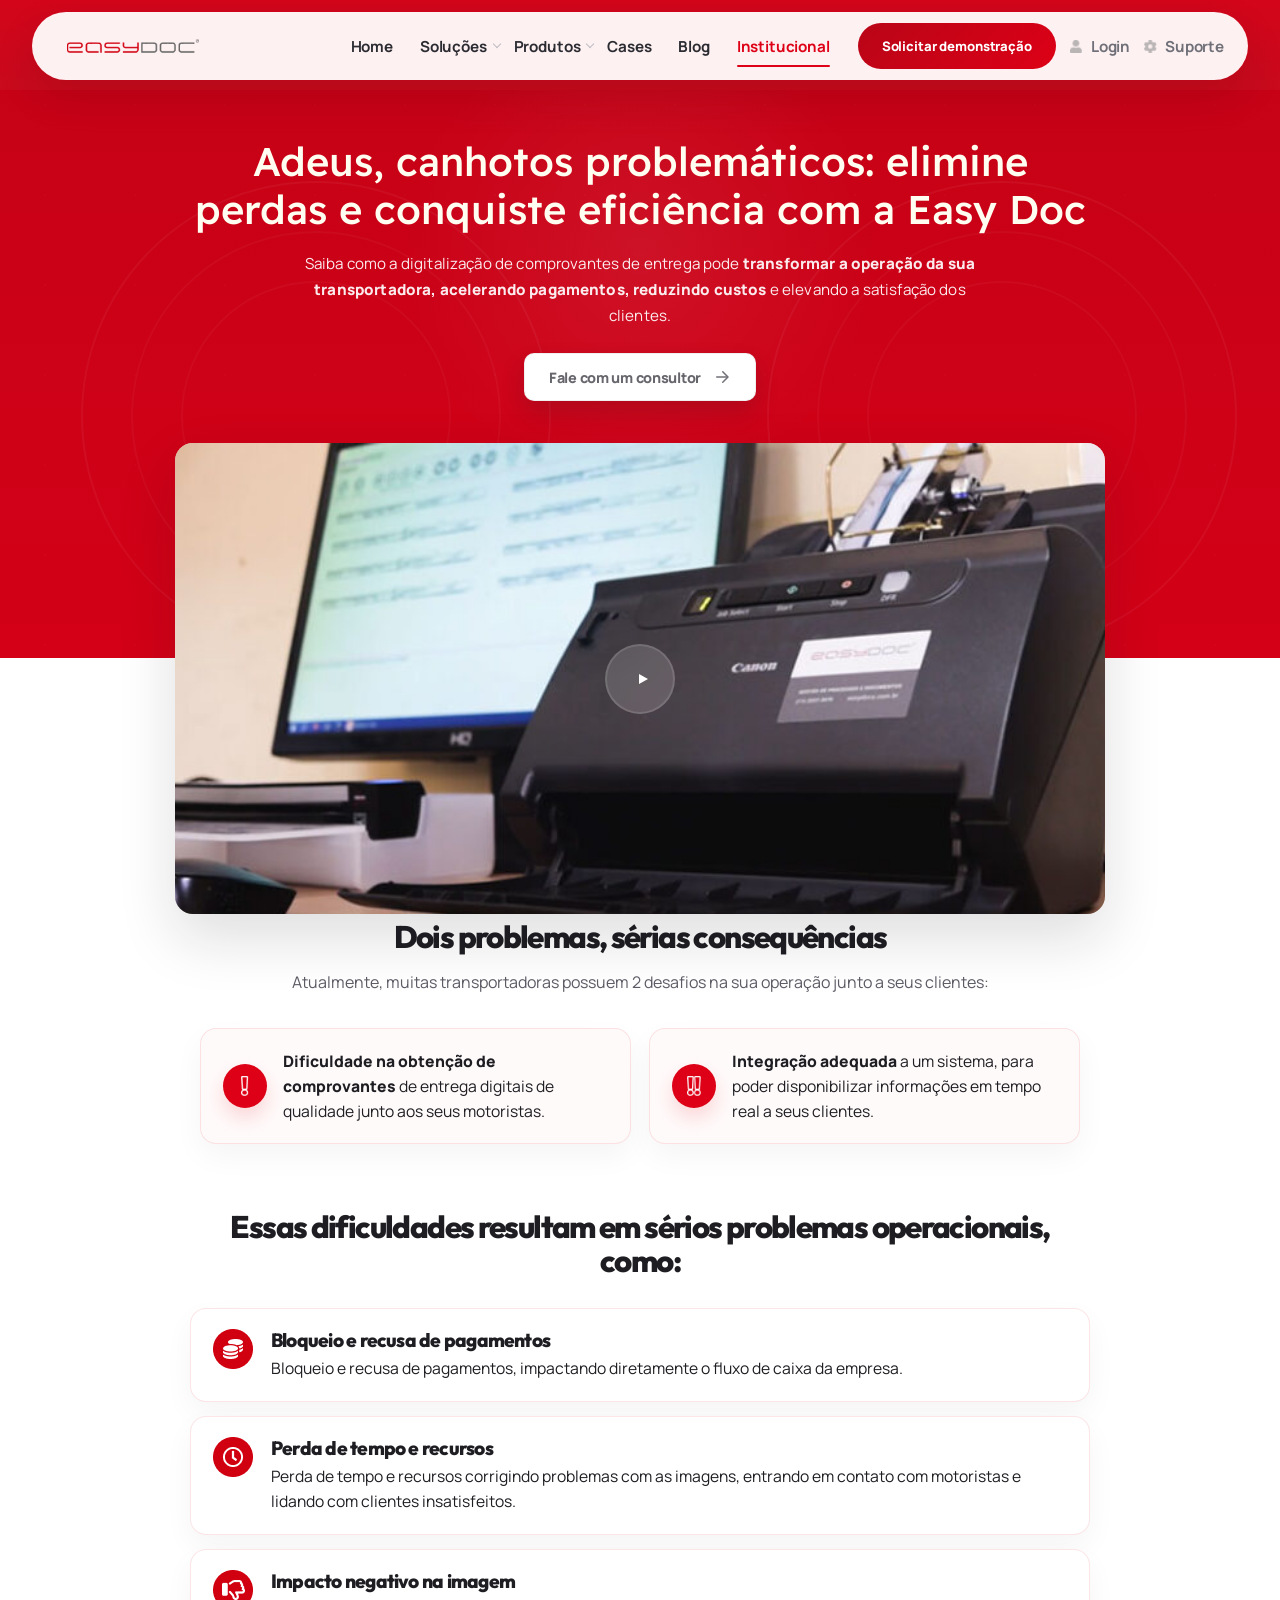
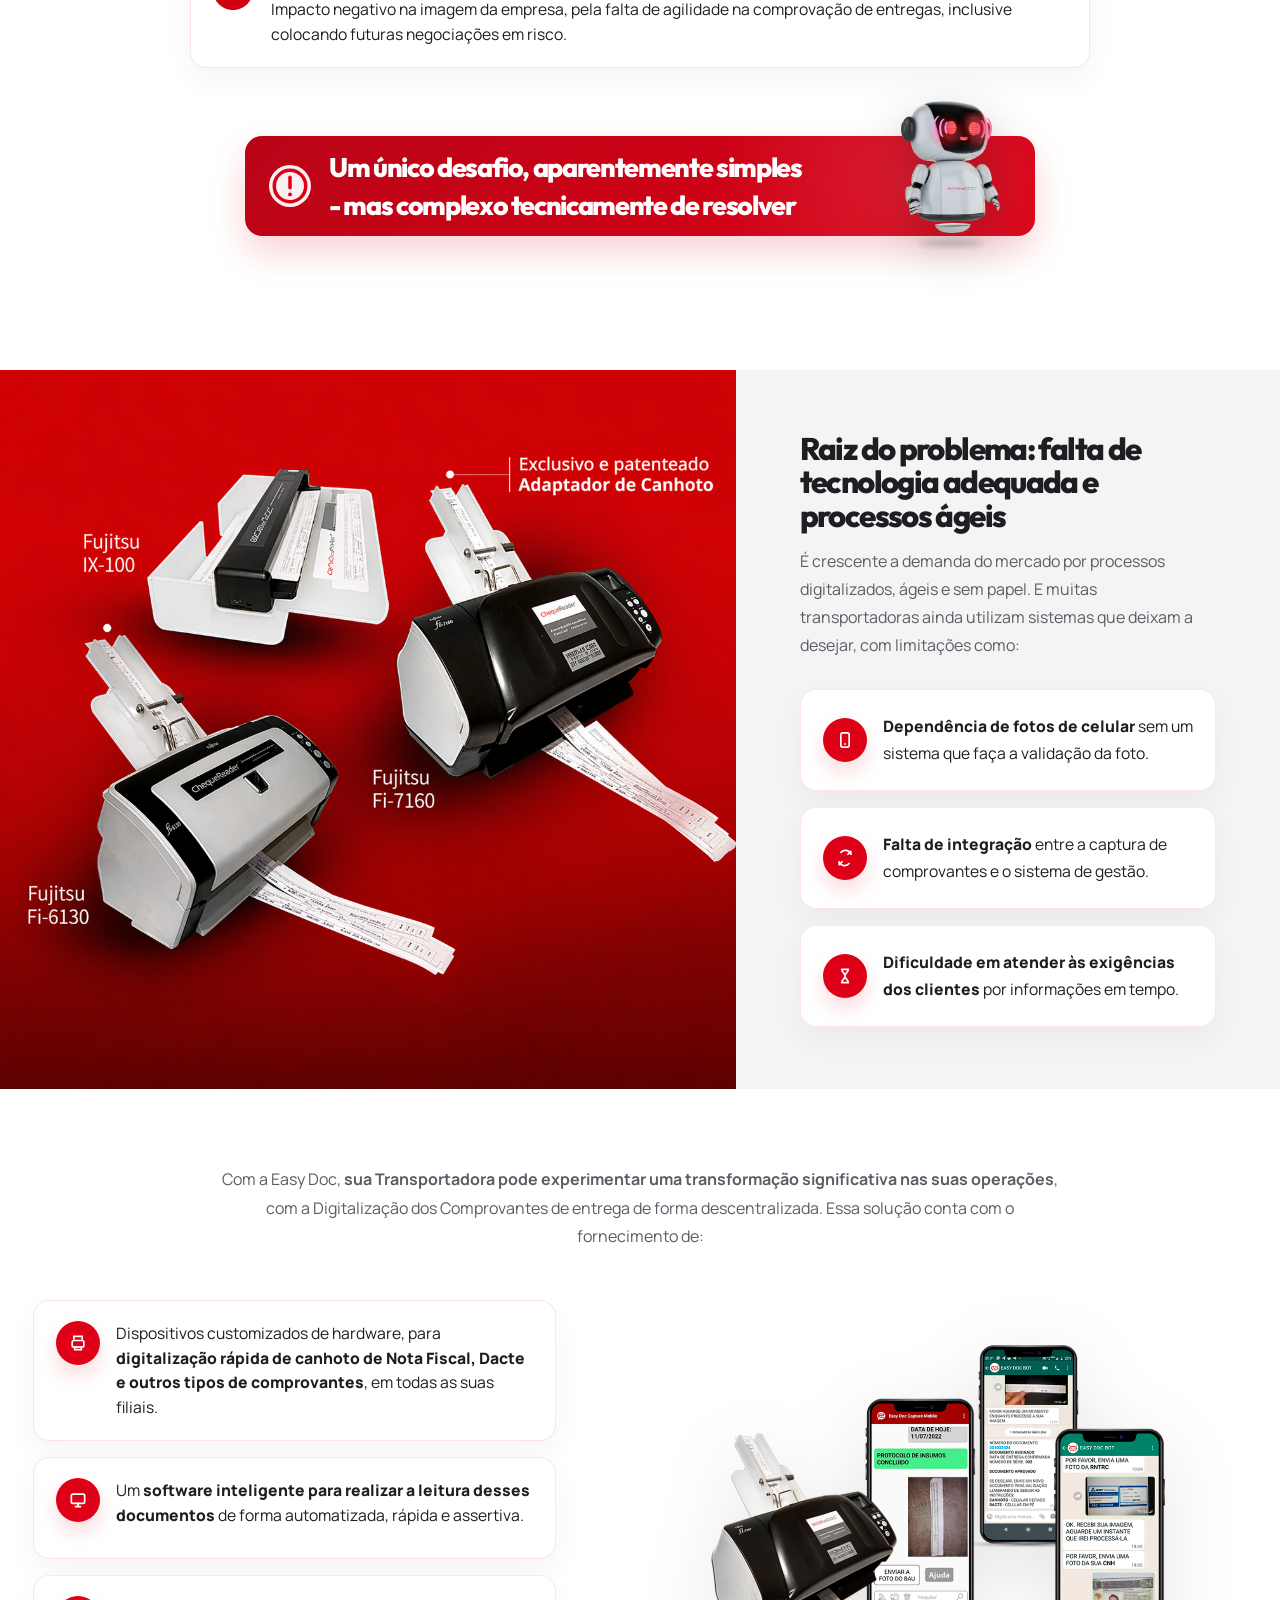
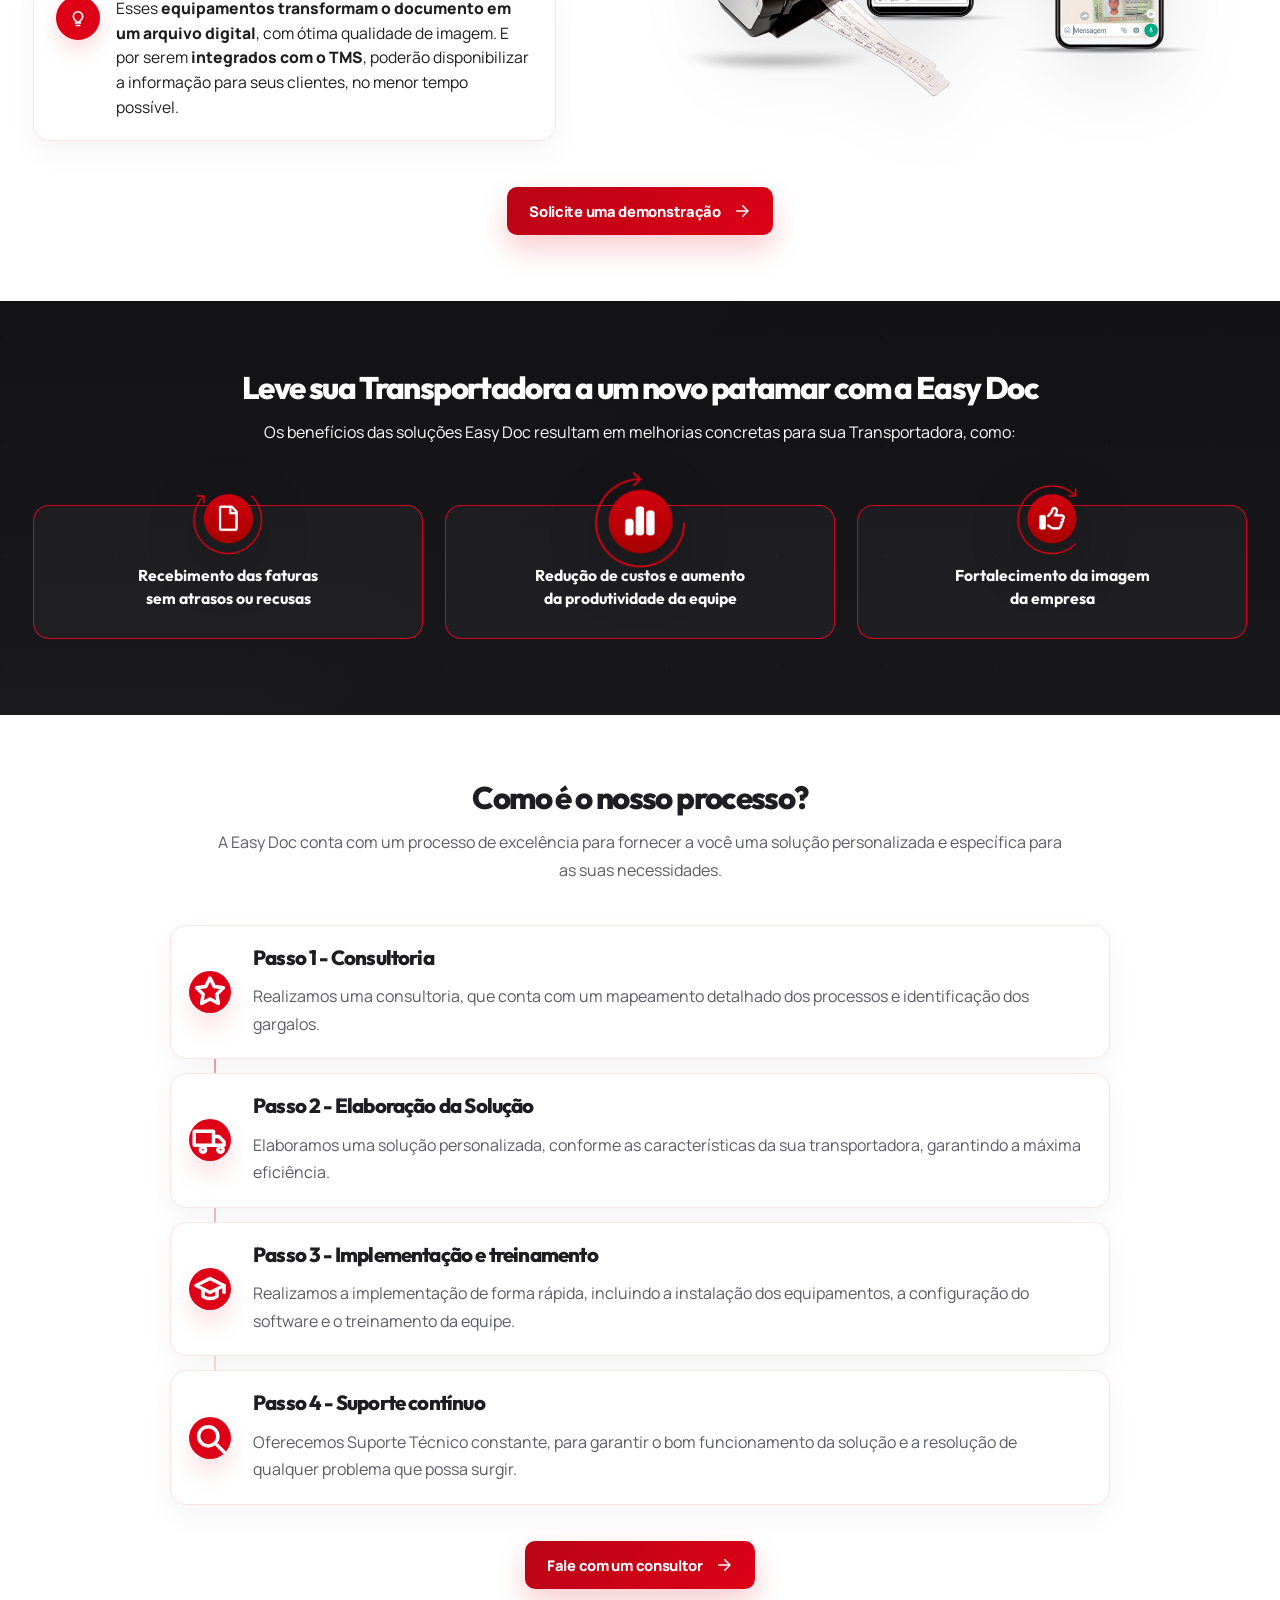
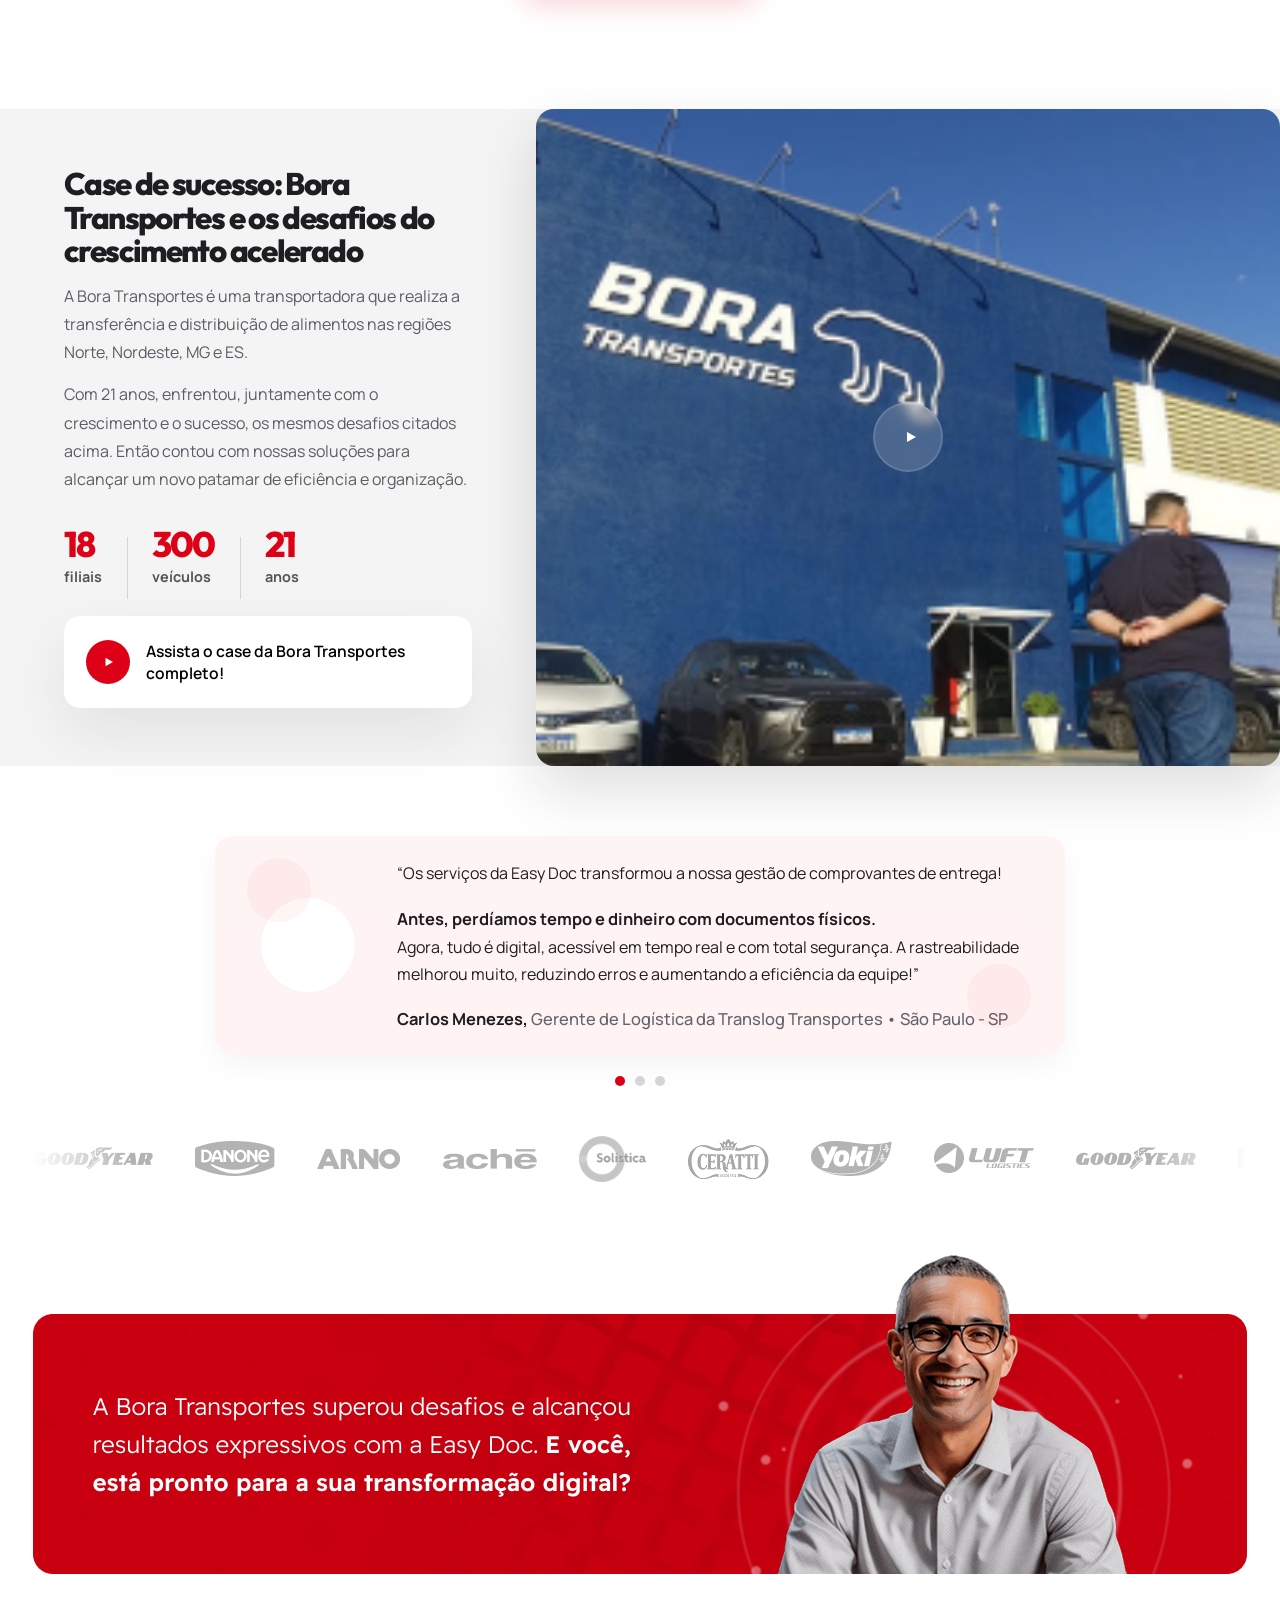
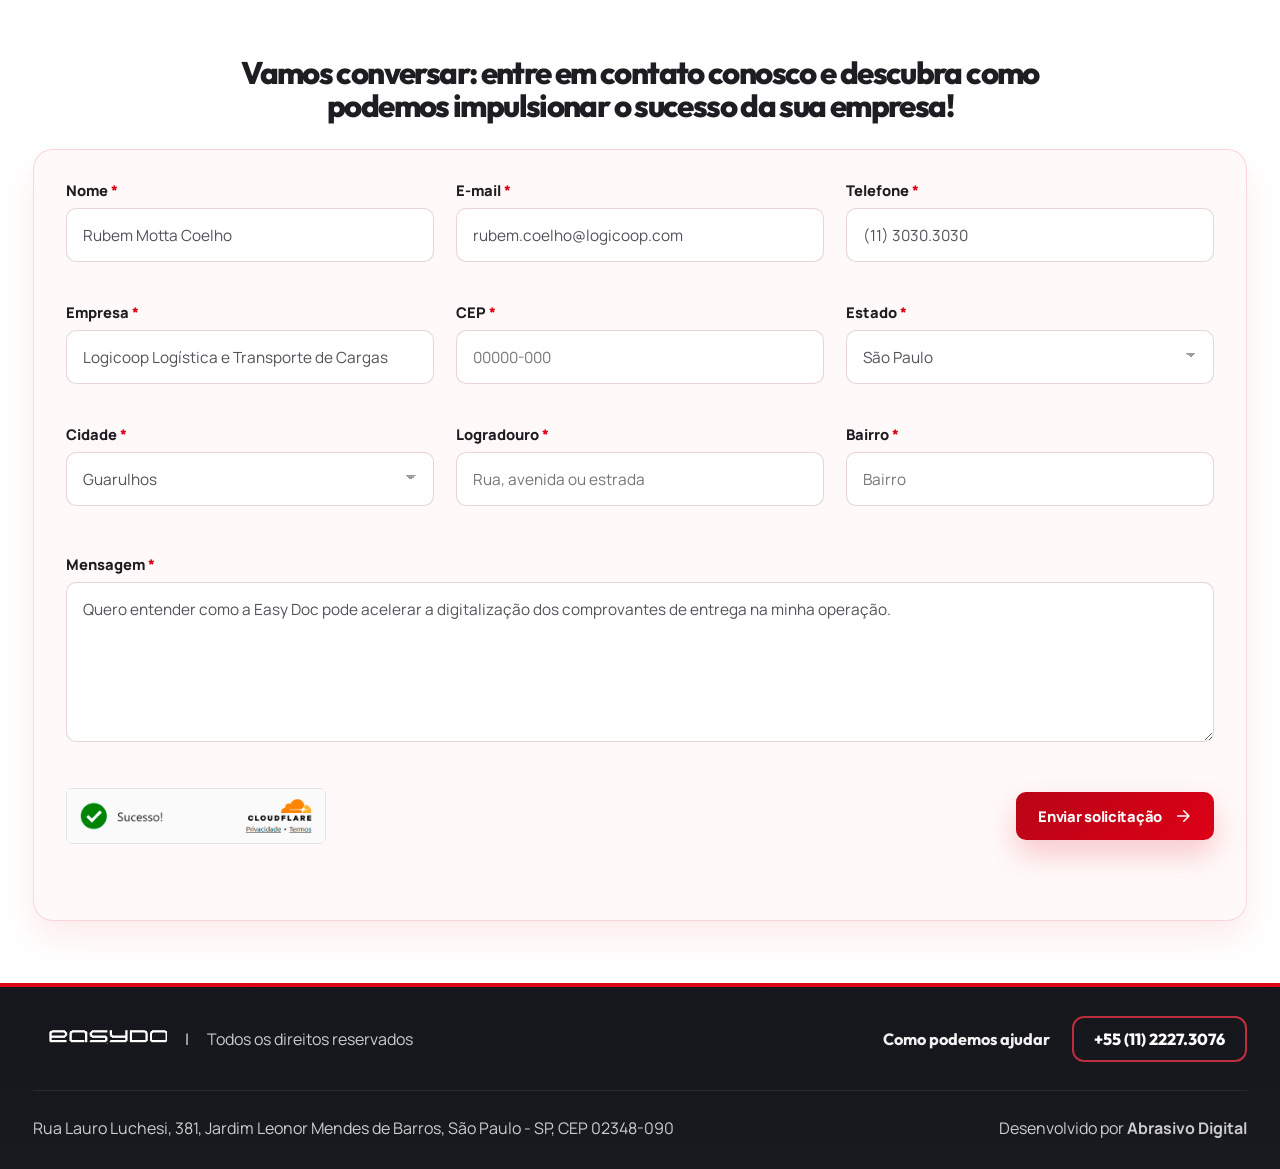
==== commit f3528b82: "att" ====
--- a/index.html
+++ b/index.html
@@ -266,7 +266,7 @@
 
       <section class="cause-section" id="produtos">
         <div class="cause-section__media" data-reveal>
-          <img src="assets/images/products-red.png?v=enhanced-3" alt="Scanners e adaptadores utilizados pela Easy Doc" />
+          <img src="assets/images/products-red2.png?v=enhanced-3" alt="Scanners e adaptadores utilizados pela Easy Doc" />
         </div>
 
         <div class="cause-section__content" data-reveal>
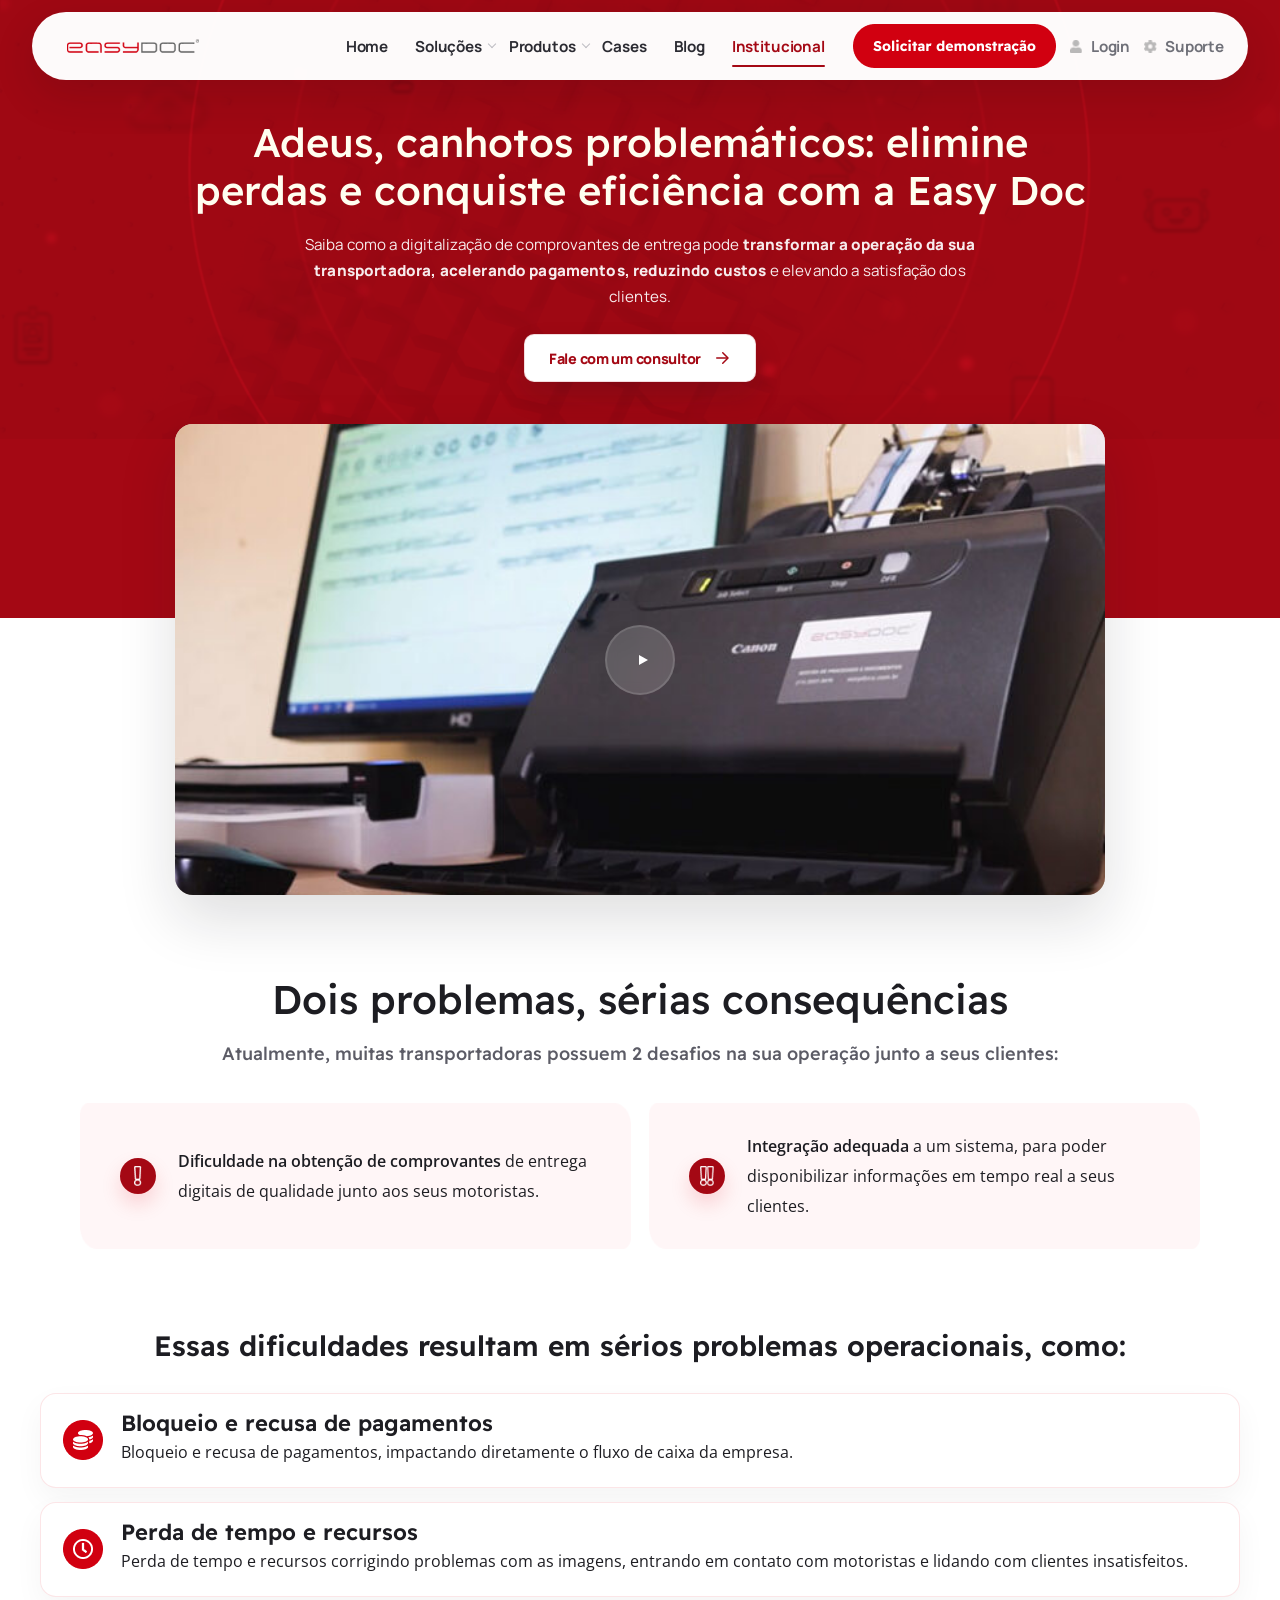
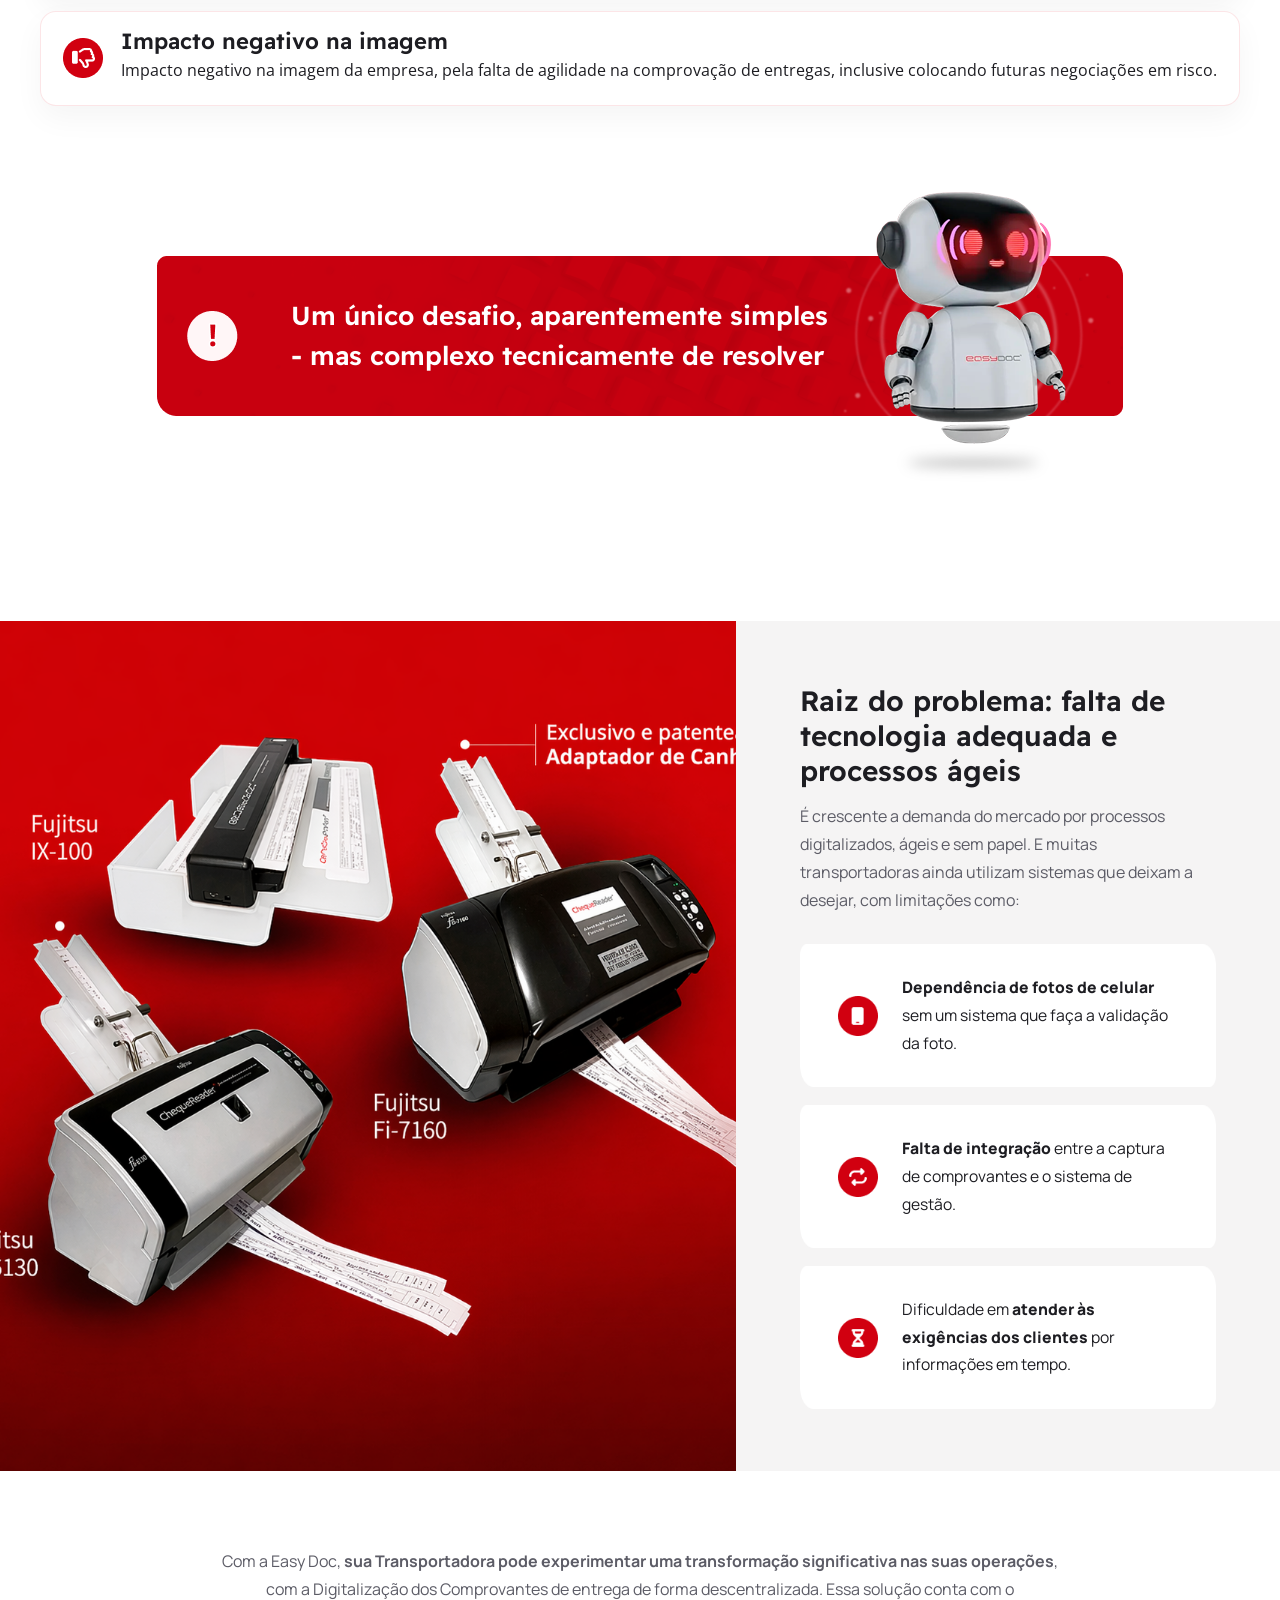
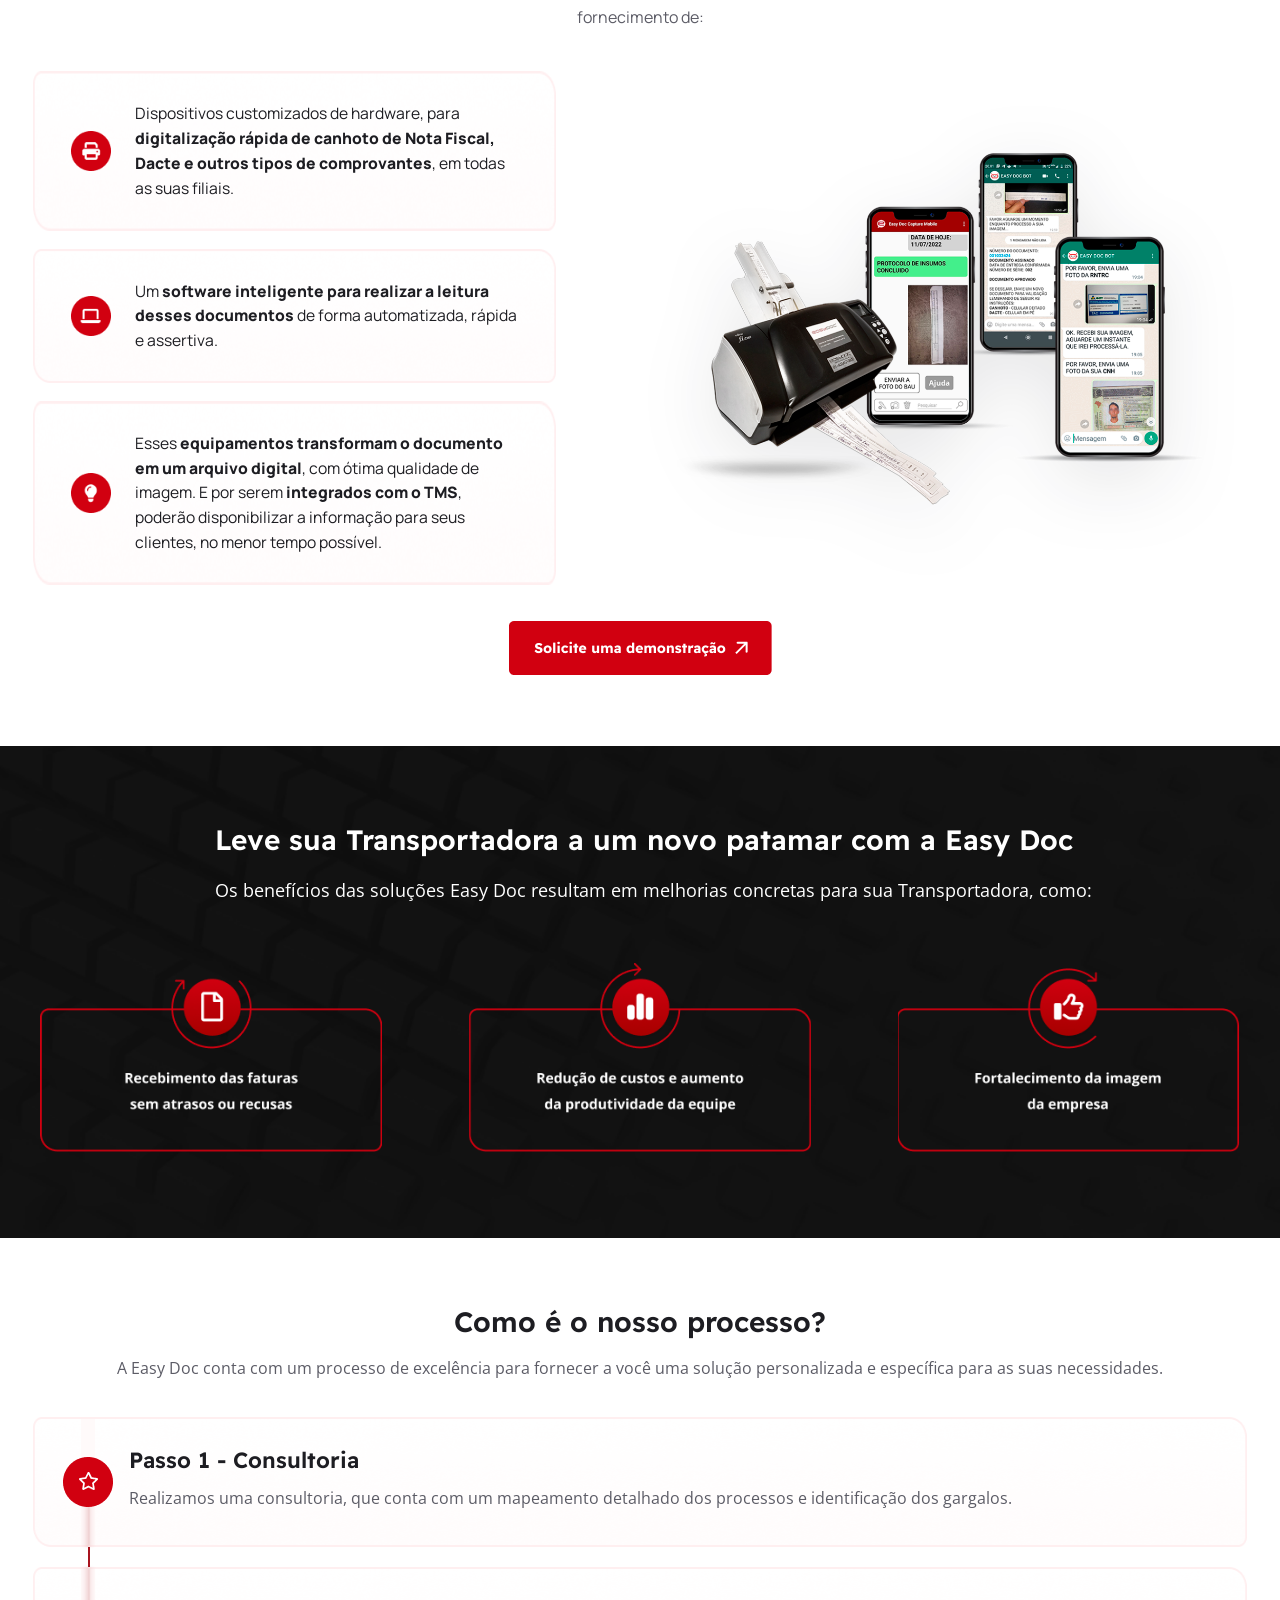
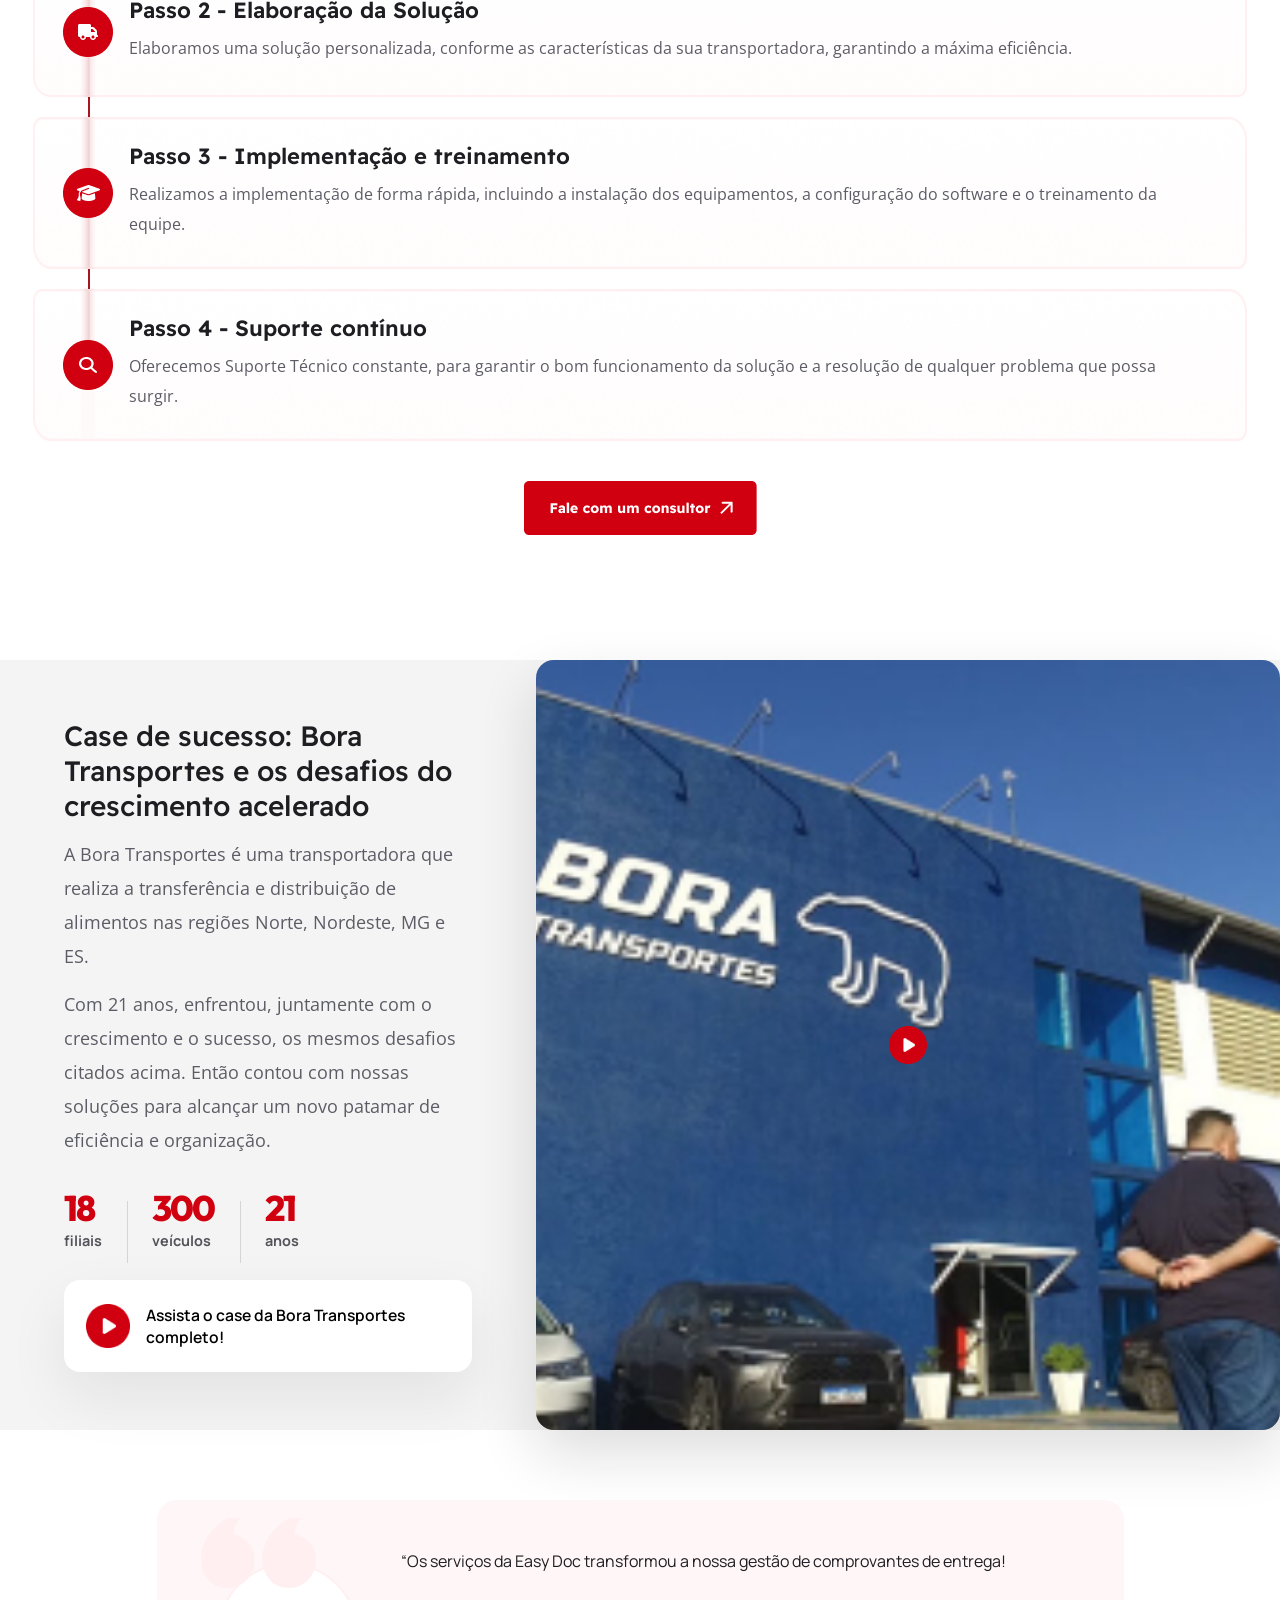
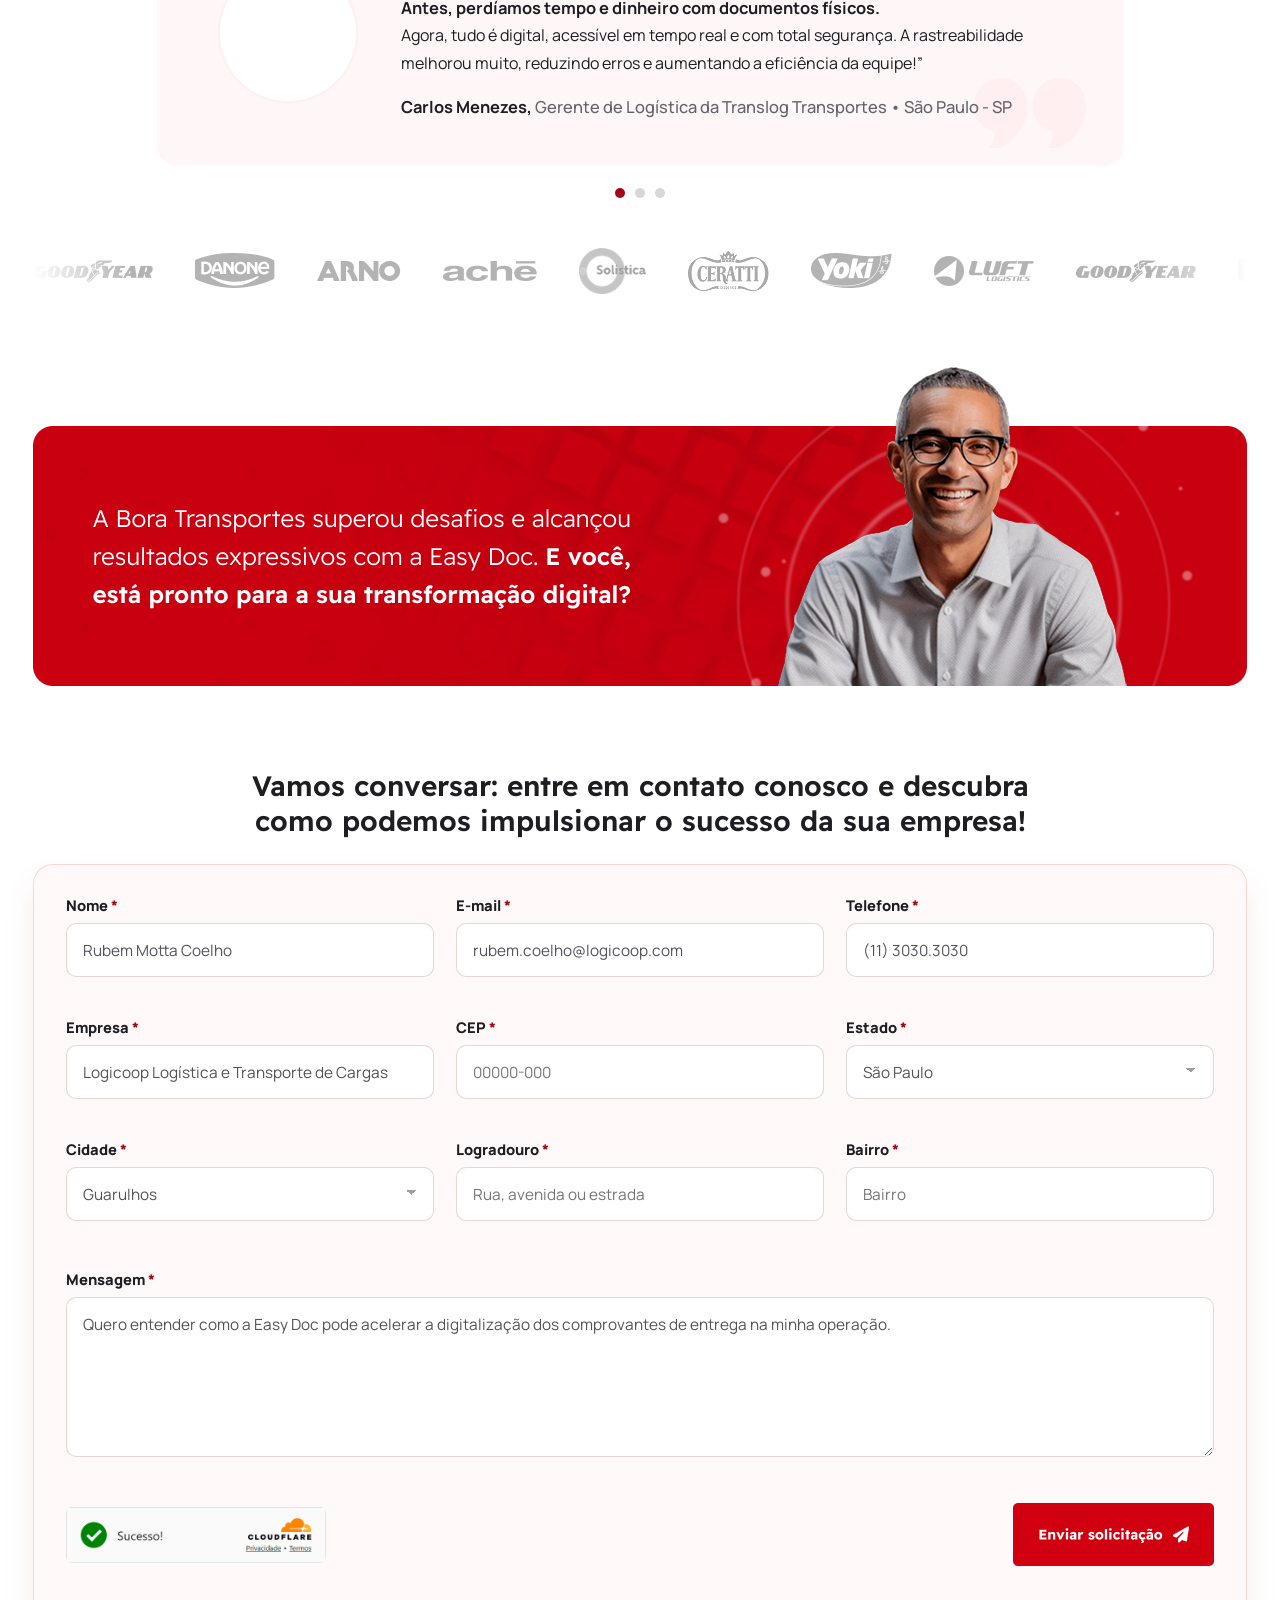
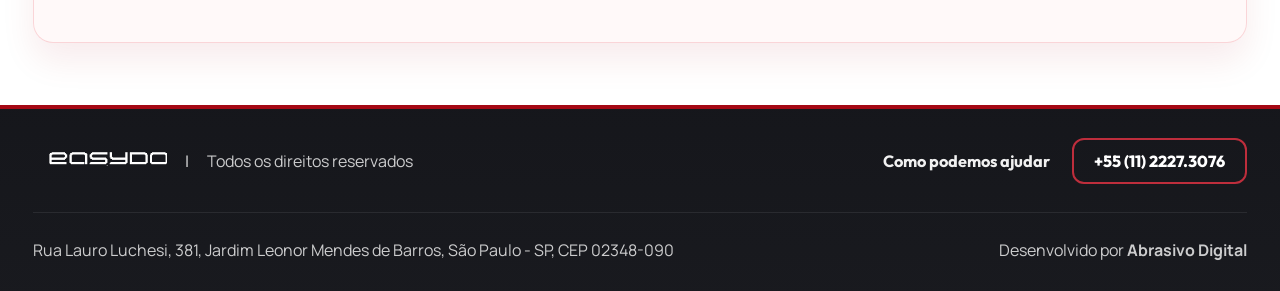
==== commit 6023d264: "refinamento do layout, responsividade e revisão de código" ====
--- a/index.html
+++ b/index.html
@@ -11,13 +11,13 @@
     <link rel="preconnect" href="https://fonts.googleapis.com" />
     <link rel="preconnect" href="https://fonts.gstatic.com" crossorigin />
     <link
-      href="https://fonts.googleapis.com/css2?family=Manrope:wght@400;500;600;700;800&family=Outfit:wght@500;600;700;800&family=Readex+Pro:wght@500&display=swap"
+      href="https://fonts.googleapis.com/css2?family=Manrope:wght@400;500;600;700;800&family=Open+Sans:wght@400;600&family=Outfit:wght@500;600;700;800&family=Readex+Pro:wght@500;600&display=swap"
       rel="stylesheet"
     />
     <link rel="icon" type="image/svg+xml" href="assets/images/favicon.svg" />
     <link rel="alternate icon" type="image/png" href="assets/images/favicon.png" />
     <link rel="apple-touch-icon" href="assets/images/apple-touch-icon.png" />
-    <link rel="stylesheet" href="assets/css/style.css?v=landing-polish-8" />
+    <link rel="stylesheet" href="assets/css/style.css?v=mobile-cta-ribbon-2" />
   </head>
   <body class="landing-page">
     <svg class="icon-sprite" aria-hidden="true" focusable="false">
@@ -130,12 +130,14 @@
         </nav>
 
         <div class="site-actions">
-          <a class="top-cta" href="#contato">Solicitar demonstração</a>
+          <a class="top-cta top-cta--image" href="#contato" aria-label="Solicitar demonstração">
+            <img src="assets/images/button-top-demo.png" alt="Solicitar demonstração" />
+          </a>
           <a href="login.html" class="action-link">
             <img class="action-link__icon" src="assets/images/icon-login.png" alt="" aria-hidden="true" />
             <span>Login</span>
           </a>
-          <a href="suporte.html" class="action-link">
+          <a href="support.html" class="action-link">
             <img class="action-link__icon" src="assets/images/icon-support.png" alt="" aria-hidden="true" />
             <span>Suporte</span>
           </a>
@@ -195,8 +197,8 @@
                 <img src="assets/images/problem-icon-secondary.png" alt="" aria-hidden="true" />
               </span>
               <p>
-                <strong>Dificuldade na obtenção de comprovantes</strong> de entrega digitais
-                de qualidade junto aos seus motoristas.
+                <span class="problem-card__line"><strong>Dificuldade na obtenção de comprovantes</strong> de entrega digitais</span>
+                <span class="problem-card__line">de qualidade junto aos seus motoristas.</span>
               </p>
             </article>
 
@@ -205,8 +207,8 @@
                 <img src="assets/images/problem-icon-primary.png" alt="" aria-hidden="true" />
               </span>
               <p>
-                <strong>Integração adequada</strong> a um sistema, para poder disponibilizar
-                informações em tempo real a seus clientes.
+                <span class="problem-card__line"><strong>Integração adequada</strong> a um sistema, para poder disponibilizar</span>
+                <span class="problem-card__line">informações em tempo real a seus clientes.</span>
               </p>
             </article>
           </div>
@@ -280,24 +282,24 @@
 
           <div class="feature-stack">
             <article class="feature-item">
-              <span class="icon-badge">
-                <svg aria-hidden="true"><use href="#icon-phone"></use></svg>
+              <span class="icon-badge icon-badge--image feature-icon">
+                <img src="assets/images/cause-icon-phone.png" alt="" aria-hidden="true" />
               </span>
               <p><strong>Dependência de fotos de celular</strong> sem um sistema que faça a validação da foto.</p>
             </article>
 
             <article class="feature-item">
-              <span class="icon-badge">
-                <svg aria-hidden="true"><use href="#icon-refresh"></use></svg>
+              <span class="icon-badge icon-badge--image feature-icon">
+                <img src="assets/images/cause-icon-refresh.png" alt="" aria-hidden="true" />
               </span>
               <p><strong>Falta de integração</strong> entre a captura de comprovantes e o sistema de gestão.</p>
             </article>
 
             <article class="feature-item">
-              <span class="icon-badge">
-                <svg aria-hidden="true"><use href="#icon-hourglass"></use></svg>
-              </span>
-              <p><strong>Dificuldade em atender às exigências dos clientes</strong> por informações em tempo.</p>
+              <span class="icon-badge icon-badge--image feature-icon">
+                <img src="assets/images/cause-icon-hourglass.png" alt="" aria-hidden="true" />
+              </span>
+              <p>Dificuldade em <strong>atender às exigências dos clientes</strong> por informações em tempo.</p>
             </article>
           </div>
         </div>
@@ -315,8 +317,8 @@
           <div class="solution-grid">
             <div class="solution-grid__content" data-reveal>
               <article class="solution-card">
-                <span class="icon-badge">
-                  <svg aria-hidden="true"><use href="#icon-printer"></use></svg>
+                <span class="icon-badge icon-badge--image solution-icon">
+                  <img src="assets/images/solution-icon-printer.png" alt="" aria-hidden="true" />
                 </span>
                 <p>
                   Dispositivos customizados de hardware, para
@@ -326,8 +328,8 @@
               </article>
 
               <article class="solution-card">
-                <span class="icon-badge">
-                  <svg aria-hidden="true"><use href="#icon-monitor"></use></svg>
+                <span class="icon-badge icon-badge--image solution-icon">
+                  <img src="assets/images/solution-icon-monitor.png" alt="" aria-hidden="true" />
                 </span>
                 <p>
                   Um <strong>software inteligente para realizar a leitura desses documentos</strong>
@@ -336,8 +338,8 @@
               </article>
 
               <article class="solution-card">
-                <span class="icon-badge">
-                  <svg aria-hidden="true"><use href="#icon-bulb"></use></svg>
+                <span class="icon-badge icon-badge--image solution-icon">
+                  <img src="assets/images/solution-icon-bulb.png" alt="" aria-hidden="true" />
                 </span>
                 <p>
                   Esses <strong>equipamentos transformam o documento em um arquivo digital</strong>, com ótima qualidade de imagem.
@@ -352,9 +354,8 @@
           </div>
 
           <div class="section-cta" data-reveal>
-            <a class="cta-button" href="#contato">
-              <span>Solicite uma demonstração</span>
-              <svg aria-hidden="true"><use href="#icon-arrow"></use></svg>
+            <a class="cta-button cta-button--demo-image" href="#contato" aria-label="Solicite uma demonstração">
+              <img src="assets/images/button-demo-rect.png" alt="Solicite uma demonstração" />
             </a>
           </div>
         </div>
@@ -404,8 +405,8 @@
 
           <div class="process-list" data-reveal>
             <article class="process-step">
-              <span class="process-step__icon">
-                <svg aria-hidden="true"><use href="#icon-star"></use></svg>
+              <span class="process-step__icon process-step__icon--image">
+                <img src="assets/images/process-icon-star.png" alt="" aria-hidden="true" />
               </span>
               <div>
                 <h3>Passo 1 - Consultoria</h3>
@@ -414,8 +415,8 @@
             </article>
 
             <article class="process-step">
-              <span class="process-step__icon">
-                <svg aria-hidden="true"><use href="#icon-truck"></use></svg>
+              <span class="process-step__icon process-step__icon--image">
+                <img src="assets/images/process-icon-truck.png" alt="" aria-hidden="true" />
               </span>
               <div>
                 <h3>Passo 2 - Elaboração da Solução</h3>
@@ -424,8 +425,8 @@
             </article>
 
             <article class="process-step">
-              <span class="process-step__icon">
-                <svg aria-hidden="true"><use href="#icon-graduation"></use></svg>
+              <span class="process-step__icon process-step__icon--image">
+                <img src="assets/images/process-icon-graduation.png" alt="" aria-hidden="true" />
               </span>
               <div>
                 <h3>Passo 3 - Implementação e treinamento</h3>
@@ -434,8 +435,8 @@
             </article>
 
             <article class="process-step">
-              <span class="process-step__icon">
-                <svg aria-hidden="true"><use href="#icon-search"></use></svg>
+              <span class="process-step__icon process-step__icon--image">
+                <img src="assets/images/process-icon-search.png" alt="" aria-hidden="true" />
               </span>
               <div>
                 <h3>Passo 4 - Suporte contínuo</h3>
@@ -445,9 +446,8 @@
           </div>
 
           <div class="section-cta" data-reveal>
-            <a class="cta-button" href="#contato">
-              <span>Fale com um consultor</span>
-              <svg aria-hidden="true"><use href="#icon-arrow"></use></svg>
+            <a class="cta-button cta-button--consultant-image" href="#contato" aria-label="Fale com um consultor">
+              <img src="assets/images/button-consultant-rect.png" alt="Fale com um consultor" />
             </a>
           </div>
         </div>
@@ -481,8 +481,8 @@
           </div>
 
           <button class="case-link" type="button" data-video-trigger="#case-video">
-            <span class="case-link__icon">
-              <svg aria-hidden="true"><use href="#icon-play"></use></svg>
+            <span class="case-link__icon case-link__icon--image">
+              <img src="assets/images/case-play-icon.png" alt="" aria-hidden="true" />
             </span>
             <span>Assista o case da Bora Transportes completo!</span>
           </button>
@@ -497,8 +497,8 @@
             data-video-title="Vídeo do case Bora Transportes"
           >
             <img src="assets/images/bora-hq.png" alt="Fachada da Bora Transportes" />
-            <button class="play-button" type="button" aria-label="Reproduzir vídeo do case Bora Transportes">
-              <svg aria-hidden="true"><use href="#icon-play"></use></svg>
+            <button class="play-button play-button--case-image" type="button" aria-label="Reproduzir vídeo do case Bora Transportes">
+              <img src="assets/images/case-play-icon.png" alt="" aria-hidden="true" />
             </button>
           </div>
         </div>
@@ -549,6 +549,12 @@
       </section>
 
       <section class="cta-ribbon" aria-label="Chamada para contato">
+        <div class="cta-ribbon__mobile-card" data-reveal>
+          <p>
+            A Bora Transportes superou desafios e alcançou resultados expressivos com a Easy Doc.
+            <strong>E você, está pronto para a sua transformação digital?</strong>
+          </p>
+        </div>
         <img
           class="cta-ribbon__image"
           src="assets/images/cta-banner.png?v=figma-1"
@@ -635,9 +641,8 @@
               <div class="form-footer">
                 <img class="captcha-image" src="assets/images/captcha.png" alt="Captcha visual ilustrativo" />
 
-                <button class="cta-button" type="submit" id="contact-submit">
-                  <span>Enviar solicitação</span>
-                  <svg aria-hidden="true"><use href="#icon-arrow"></use></svg>
+                <button class="cta-button cta-button--submit-image" type="submit" id="contact-submit" aria-label="Enviar solicitação">
+                  <img src="assets/images/button-submit-request.png" alt="Enviar solicitação" />
                 </button>
               </div>
 
--- a/assets/css/style.css
+++ b/assets/css/style.css
@@ -1,8 +1,10 @@
 :root {
-  --red: #dd0016;
-  --red-deep: #b90517;
-  --red-soft: #fff3f3;
-  --red-line: #f8dede;
+  --red: #a40814;
+  --red-deep: #850610;
+  --red-rgb: 164, 8, 20;
+  --red-deep-rgb: 133, 6, 16;
+  --red-soft: #fff2f3;
+  --red-line: #f0d4d7;
   --ink: #1d1d22;
   --ink-soft: #5c5c66;
   --white: #ffffff;
@@ -11,7 +13,7 @@
   --dark-soft: #23242a;
   --success: #128f45;
   --shadow-soft: 0 24px 60px rgba(23, 24, 28, 0.08);
-  --shadow-card: 0 18px 34px rgba(221, 0, 22, 0.08);
+  --shadow-card: 0 18px 34px rgba(var(--red-rgb), 0.08);
   --radius-pill: 42px;
   --radius-xl: 32px;
   --radius-lg: 26px;
@@ -7430,3 +7432,1454 @@
     max-height: 28px;
   }
 }
+
+/* Hero banner replacement */
+.landing-page .hero {
+  --hero-white-start: 69%;
+  background-color: var(--red);
+  background-image:
+    linear-gradient(
+      180deg,
+      transparent 0 var(--hero-white-start),
+      #ffffff var(--hero-white-start) 100%
+    ),
+    url("../images/hero-banner.png");
+  background-position: center top, center top;
+  background-repeat: no-repeat, no-repeat;
+  background-size: 100% 100%, 100% auto;
+}
+
+.landing-page .hero::before,
+.landing-page .hero__rings {
+  display: none;
+}
+
+@media (max-width: 900px) {
+  .landing-page .hero {
+    --hero-white-start: 68%;
+    background-size: 100% 100%, auto 68%;
+  }
+}
+
+@media (max-width: 560px) {
+  .landing-page .hero {
+    --hero-white-start: 66%;
+    background-size: 100% 100%, auto 66%;
+  }
+}
+
+/* Shared banner-red palette */
+a:focus-visible,
+button:focus-visible,
+input:focus-visible,
+textarea:focus-visible,
+select:focus-visible,
+summary:focus-visible {
+  outline-color: rgba(var(--red-rgb), 0.28);
+}
+
+.landing-page .site-header,
+.auth-page .internal-site-header,
+.support-page .internal-site-header {
+  background: var(--red);
+}
+
+.top-cta,
+.cta-button,
+.auth-page .login-hero,
+.support-page .support-hero__content {
+  background: linear-gradient(135deg, var(--red-deep), var(--red));
+}
+
+.top-cta,
+.cta-button {
+  box-shadow: 0 14px 30px rgba(var(--red-rgb), 0.2);
+}
+
+.landing-page .hero {
+  background-color: var(--red);
+}
+
+.landing-page .cause-section__media {
+  background: linear-gradient(180deg, var(--red), var(--red-deep));
+}
+
+.auth-page .auth-main {
+  background:
+    radial-gradient(circle at 50% 12%, rgba(255, 255, 255, 0.07), transparent 24%),
+    linear-gradient(180deg, var(--red) 0, var(--red) 49%, #f7f4f4 49%, #f7f4f4 100%);
+}
+
+.support-page .support-main {
+  background:
+    linear-gradient(180deg, var(--red) 0, var(--red) 360px, #ffffff 360px, #ffffff 66%, #f5f4f4 66%, #f5f4f4 100%);
+}
+
+.system-page {
+  background:
+    radial-gradient(circle at 14% 16%, rgba(255, 255, 255, 0.1), transparent 28%),
+    linear-gradient(135deg, var(--red-deep) 0%, var(--red) 48%, #16171c 48%, #111217 100%);
+}
+
+.system-back--dark,
+.landing-page .problem-card:hover,
+.landing-page .issue-card:hover,
+.landing-page .feature-item:hover,
+.landing-page .solution-card:hover,
+.landing-page .process-step:hover,
+.landing-page .quote-card:hover {
+  border-color: rgba(var(--red-rgb), 0.24);
+}
+
+.system-back--dark:hover,
+.auth-page .internal-site-header.is-menu-open .action-link[aria-current="page"],
+.support-page .internal-site-header.is-menu-open .action-link[aria-current="page"] {
+  background: rgba(var(--red-rgb), 0.08);
+}
+
+/* Fixed floating white topbar and light hero CTA */
+.landing-page,
+.auth-page,
+.support-page {
+  --topbar-fixed-space: 90px;
+  padding-top: var(--topbar-fixed-space);
+}
+
+.landing-page {
+  --topbar-fixed-space: 0px;
+}
+
+.landing-page .site-header,
+.auth-page .internal-site-header,
+.support-page .internal-site-header,
+.landing-page .site-header.is-scrolled,
+.auth-page .internal-site-header.is-scrolled,
+.support-page .internal-site-header.is-scrolled {
+  position: fixed;
+  top: 0;
+  left: 0;
+  right: 0;
+  z-index: 1000;
+  width: 100%;
+  background: transparent;
+  box-shadow: none;
+  overflow: visible;
+}
+
+.landing-page .header-shell,
+.auth-page .internal-site-header .header-shell,
+.support-page .internal-site-header .header-shell {
+  background: rgba(255, 255, 255, 0.98);
+  box-shadow: 0 16px 42px rgba(32, 8, 12, 0.14);
+}
+
+.landing-page .hero__content .cta-button--light,
+.cta-button.cta-button--light {
+  background: var(--white);
+  border: 1px solid rgba(var(--red-rgb), 0.14);
+  color: var(--red);
+  box-shadow: 0 14px 28px rgba(17, 18, 22, 0.16);
+}
+
+.landing-page .hero__content .cta-button--light svg,
+.cta-button.cta-button--light svg {
+  color: currentColor;
+}
+
+.landing-page .hero__content .cta-button--light:hover,
+.cta-button.cta-button--light:hover {
+  background: var(--white);
+  filter: none;
+  box-shadow: 0 16px 32px rgba(17, 18, 22, 0.2);
+}
+
+.landing-page .hero {
+  margin-top: 0;
+  padding-top: 118px;
+}
+
+@media (max-width: 900px) {
+  .auth-page,
+  .support-page {
+    --topbar-fixed-space: 66px;
+  }
+
+  .landing-page {
+    --topbar-fixed-space: 0px;
+  }
+
+  .landing-page .hero {
+    padding-top: 98px;
+  }
+}
+
+@media (max-width: 560px) {
+  .auth-page,
+  .support-page {
+    --topbar-fixed-space: 64px;
+  }
+
+  .landing-page {
+    --topbar-fixed-space: 0px;
+  }
+
+  .landing-page .hero {
+    padding-top: 88px;
+  }
+}
+
+/* Challenge CTA image replacement */
+.landing-page .challenge-banner {
+  padding: 0 0 64px;
+}
+
+.landing-page .challenge-banner__inner {
+  position: relative;
+  width: min(966px, calc(100% - 48px));
+  min-height: 0;
+  aspect-ratio: 966 / 301;
+  display: block;
+  margin-inline: auto;
+  padding: 0;
+  border-radius: 0;
+  background: url("../images/challenge-cta.png") center / contain no-repeat;
+  box-shadow: none;
+  overflow: visible;
+}
+
+.landing-page .challenge-banner__icon,
+.landing-page .challenge-banner__inner > img {
+  display: none;
+}
+
+.landing-page .challenge-banner__copy {
+  position: absolute;
+  top: 50%;
+  left: clamp(98px, 12.2vw, 134px);
+  width: min(58%, 560px);
+  transform: translateY(-50%);
+  color: #ffffff;
+}
+
+.landing-page .challenge-banner__copy p,
+.landing-page .challenge-banner__copy strong {
+  display: block;
+  margin: 0;
+  font-family: "Readex Pro", "Manrope", sans-serif;
+  font-size: 26px;
+  font-weight: 600;
+  line-height: 40px;
+  letter-spacing: 0;
+}
+
+.landing-page .challenge-banner__copy strong {
+  margin-top: 0;
+}
+
+@media (max-width: 900px) {
+  .landing-page .challenge-banner {
+    padding-bottom: 52px;
+  }
+
+  .landing-page .challenge-banner__inner {
+    width: min(720px, calc(100% - 28px));
+  }
+
+  .landing-page .challenge-banner__copy {
+    left: clamp(78px, 11vw, 106px);
+    width: 54%;
+  }
+
+  .landing-page .challenge-banner__copy p,
+  .landing-page .challenge-banner__copy strong {
+    font-size: clamp(1.12rem, 3.1vw, 1.45rem);
+    line-height: 1.55;
+  }
+}
+
+@media (max-width: 560px) {
+  .landing-page .challenge-banner {
+    padding-bottom: 36px;
+  }
+
+  .landing-page .challenge-banner__inner {
+    width: calc(100% - 20px);
+    min-height: 168px;
+    aspect-ratio: auto;
+    background-size: auto 100%;
+    background-position: left center;
+  }
+
+  .landing-page .challenge-banner__copy {
+    left: 62px;
+    width: calc(100% - 152px);
+  }
+
+  .landing-page .challenge-banner__copy p,
+  .landing-page .challenge-banner__copy strong {
+    font-size: clamp(0.88rem, 4.6vw, 1.08rem);
+    line-height: 1.42;
+  }
+}
+
+/* Benefits section asset replacement */
+.landing-page .impact-section {
+  padding: 76px 0 86px;
+  background: #101010 url("../images/benefits-bg.png") center top / cover no-repeat;
+}
+
+.landing-page .impact-section::before {
+  display: none;
+}
+
+.landing-page .impact-section .container--wide {
+  width: min(1460px, calc(100% - 80px));
+}
+
+.landing-page .impact-section .section-title h2 {
+  max-width: none;
+  margin-inline: auto;
+  color: #ffffff;
+  font-family: "Readex Pro", "Manrope", sans-serif;
+  font-size: 28px;
+  font-weight: 600;
+  line-height: normal;
+  letter-spacing: 0;
+  white-space: nowrap;
+}
+
+.landing-page .impact-section .section-title p {
+  max-width: none;
+  margin-top: 18px;
+  margin-inline: auto;
+  color: #ffffff;
+  font-family: "Open Sans", "Manrope", sans-serif;
+  font-size: 18px;
+  font-weight: 400;
+  line-height: 30px;
+  letter-spacing: 0;
+  white-space: nowrap;
+}
+
+.landing-page .impact-grid {
+  width: min(1380px, 100%);
+  display: grid;
+  grid-template-columns: repeat(3, minmax(0, 1fr));
+  gap: clamp(32px, 6.8vw, 100px);
+  margin: 58px auto 0;
+}
+
+.landing-page .impact-card {
+  min-height: 0;
+  aspect-ratio: 393 / 218;
+  padding: 0;
+  border: 0;
+  border-radius: 0;
+  background-color: transparent;
+  background-image: url("../images/benefit-items.png");
+  background-repeat: no-repeat;
+  background-size: auto 100%;
+  box-shadow: none;
+  overflow: hidden;
+}
+
+.landing-page .impact-card:nth-child(1) {
+  background-position: 3.75% top;
+}
+
+.landing-page .impact-card:nth-child(2) {
+  background-position: center top;
+}
+
+.landing-page .impact-card:nth-child(3) {
+  background-position: 96.35% top;
+}
+
+.landing-page .impact-card:hover {
+  border-color: transparent;
+  box-shadow: none;
+  transform: none;
+}
+
+.landing-page .impact-card__icon {
+  display: none;
+}
+
+.landing-page .impact-card p {
+  position: absolute;
+  width: 1px;
+  height: 1px;
+  padding: 0;
+  margin: -1px;
+  overflow: hidden;
+  clip: rect(0 0 0 0);
+  white-space: nowrap;
+  border: 0;
+}
+
+@media (max-width: 900px) {
+  .landing-page .impact-section {
+    padding: 62px 0 70px;
+  }
+
+  .landing-page .impact-section .container--wide {
+    width: min(760px, calc(100% - 28px));
+  }
+
+  .landing-page .impact-grid {
+    width: min(430px, 100%);
+    grid-template-columns: 1fr;
+    gap: 22px;
+    margin-top: 42px;
+  }
+}
+
+@media (max-width: 560px) {
+  .landing-page .impact-section {
+    padding: 48px 0 54px;
+  }
+
+  .landing-page .impact-section .container--wide {
+    width: calc(100% - 20px);
+  }
+
+  .landing-page .impact-section .section-title h2 {
+    max-width: 330px;
+    font-size: 28px;
+    white-space: normal;
+  }
+
+  .landing-page .impact-section .section-title p {
+    max-width: 330px;
+    font-size: 18px;
+    line-height: 30px;
+    white-space: normal;
+  }
+
+  .landing-page .impact-grid {
+    width: min(393px, 100%);
+    gap: 18px;
+  }
+}
+
+/* Problems section typography */
+.landing-page .section--problems > .container > .section-title:first-child h2 {
+  color: var(--ink);
+  font-family: "Readex Pro", "Manrope", sans-serif;
+  font-size: 40px;
+  font-weight: 500;
+  line-height: 48px;
+  letter-spacing: 0;
+}
+
+.landing-page .section--problems > .container > .section-title:first-child p {
+  color: var(--ink-soft);
+  font-family: "Readex Pro", "Manrope", sans-serif;
+  font-size: 18px;
+  font-weight: 500;
+  line-height: 34px;
+  letter-spacing: 0;
+}
+
+.landing-page .problem-card p {
+  color: var(--ink);
+  font-family: "Open Sans", "Manrope", sans-serif;
+  font-size: 16px;
+  font-weight: 400;
+  line-height: 30px;
+  letter-spacing: 0;
+}
+
+.landing-page .problem-card strong {
+  font-family: inherit;
+  font-weight: 600;
+}
+
+@media (max-width: 560px) {
+  .landing-page .section--problems > .container > .section-title:first-child h2 {
+    font-size: clamp(2rem, 9vw, 2.5rem);
+    line-height: 1.2;
+  }
+
+  .landing-page .section--problems > .container > .section-title:first-child p {
+    font-size: 1rem;
+    line-height: 1.65;
+  }
+
+  .landing-page .problem-card p {
+    font-size: 0.94rem;
+    line-height: 1.65;
+  }
+}
+
+/* Problems section spacing and two-line cards */
+.landing-page .section--problems {
+  padding-top: 206px;
+  padding-bottom: 80px;
+}
+
+.landing-page .section--problems .section-title--spaced {
+  margin-top: 80px;
+}
+
+.landing-page .problem-grid {
+  width: min(1120px, 100%);
+  max-width: 1120px;
+}
+
+.landing-page .problem-card__line {
+  display: block;
+}
+
+.landing-page .problem-card {
+  min-height: 130px;
+  display: flex;
+  align-items: center;
+  gap: 22px;
+  padding: 28px 40px;
+  border: 0;
+  border-radius: 0;
+  background: url("../images/problem-card-bg.png") center / 100% 100% no-repeat;
+  box-shadow: none;
+}
+
+.landing-page .problem-card .icon-badge {
+  flex: 0 0 36px;
+  width: 36px;
+  height: 36px;
+}
+
+.landing-page .problem-card p {
+  max-width: none;
+  line-height: 30px;
+}
+
+@media (min-width: 701px) {
+  .landing-page .problem-card__line {
+    display: inline;
+  }
+
+  .landing-page .problem-card__line + .problem-card__line::before {
+    content: " ";
+  }
+}
+
+@media (max-width: 900px) {
+  .landing-page .section--problems {
+    padding-top: 132px;
+    padding-bottom: 80px;
+  }
+
+  .landing-page .problem-card {
+    padding: 24px 34px;
+  }
+
+  .landing-page .problem-card p {
+    max-width: none;
+  }
+}
+
+@media (max-width: 560px) {
+  .landing-page .section--problems {
+    padding-top: 56px;
+    padding-bottom: 56px;
+  }
+
+  .landing-page .section--problems .section-title--spaced {
+    margin-top: 56px;
+  }
+
+  .landing-page .problem-card {
+    min-height: 156px;
+    align-items: flex-start;
+    gap: 14px;
+    padding: 24px 20px;
+    background-size: 100% 100%;
+  }
+
+  .landing-page .problem-card .icon-badge {
+    flex-basis: 32px;
+    width: 32px;
+    height: 32px;
+    margin-top: 4px;
+  }
+}
+
+/* Requested Readex title typography */
+.landing-page .section--problems .section-title--spaced h2,
+.landing-page .cause-section__content h2,
+.landing-page .process-section .section-title h2,
+.landing-page .contact-section h2 {
+  font-family: "Readex Pro", "Manrope", sans-serif;
+  font-size: 28px;
+  font-weight: 600;
+  line-height: normal;
+  letter-spacing: 0;
+}
+
+@media (max-width: 560px) {
+  .landing-page .section--problems .section-title--spaced h2,
+  .landing-page .cause-section__content h2,
+  .landing-page .process-section .section-title h2,
+  .landing-page .contact-section h2 {
+    font-size: clamp(1.55rem, 7vw, 1.75rem);
+  }
+}
+
+/* Difficulty cards typography */
+.landing-page .issue-card h3 {
+  font-family: "Readex Pro", "Manrope", sans-serif;
+  font-size: 22px;
+  font-weight: 600;
+  line-height: 18px;
+  letter-spacing: 0;
+}
+
+.landing-page .issue-card p {
+  font-family: "Open Sans", "Manrope", sans-serif;
+  font-size: 16px;
+  font-weight: 400;
+  line-height: 30px;
+  letter-spacing: 0;
+}
+
+@media (max-width: 560px) {
+  .landing-page .issue-card h3 {
+    font-size: 20px;
+    line-height: 1.2;
+  }
+
+  .landing-page .issue-card p {
+    font-size: 15px;
+    line-height: 1.65;
+  }
+}
+
+/* Fixed difficulty card font sizes */
+.landing-page .issue-card h3 {
+  font-size: 22px;
+}
+
+.landing-page .issue-card p {
+  font-size: 16px;
+}
+
+/* Difficulty cards single-line desktop layout */
+.landing-page .issue-list {
+  width: min(1200px, 100%);
+  max-width: 1200px;
+}
+
+.landing-page .issue-card {
+  align-items: center;
+}
+
+.landing-page .issue-card > div {
+  min-width: 0;
+  flex: 1 1 auto;
+}
+
+.landing-page .issue-card h3 {
+  font-size: 22px;
+  line-height: 18px;
+}
+
+.landing-page .issue-card p {
+  font-size: 16px;
+}
+
+@media (min-width: 1024px) {
+  .landing-page .issue-card h3,
+  .landing-page .issue-card p {
+    white-space: nowrap;
+  }
+}
+
+/* Difficulty section title sizing */
+.landing-page .section--problems .section-title--spaced {
+  width: min(1200px, 100%);
+  max-width: 1200px;
+}
+
+.landing-page .section--problems .section-title--spaced h2 {
+  font-size: 28px;
+  line-height: 1.2;
+}
+
+@media (min-width: 900px) {
+  .landing-page .section--problems .section-title--spaced h2 {
+    white-space: nowrap;
+  }
+}
+
+@media (max-width: 560px) {
+  .landing-page .section--problems .section-title--spaced h2 {
+    font-size: 28px;
+    white-space: normal;
+  }
+}
+
+/* Cause section card assets */
+.landing-page .feature-stack {
+  gap: 18px;
+}
+
+.landing-page .feature-item {
+  min-height: 130px;
+  align-items: center;
+  gap: 24px;
+  padding: 30px 38px;
+  border: 0;
+  border-radius: 0;
+  background: url("../images/cause-item-bg.png") center / 100% 100% no-repeat;
+  box-shadow: none;
+}
+
+.landing-page .feature-icon {
+  flex: 0 0 40px;
+  width: 40px;
+  height: 40px;
+}
+
+.landing-page .feature-icon img {
+  width: 100%;
+  height: 100%;
+  object-fit: contain;
+}
+
+@media (max-width: 760px) {
+  .landing-page .feature-item {
+    min-height: 118px;
+    gap: 18px;
+    padding: 24px 24px;
+  }
+}
+
+@media (max-width: 560px) {
+  .landing-page .feature-stack {
+    gap: 14px;
+  }
+
+  .landing-page .feature-item {
+    min-height: 116px;
+    gap: 14px;
+    padding: 22px 18px;
+  }
+
+  .landing-page .feature-icon {
+    flex-basis: 36px;
+    width: 36px;
+    height: 36px;
+  }
+}
+
+/* Solution section card assets */
+.landing-page .solution-grid__content {
+  gap: 18px;
+}
+
+.landing-page .solution-card {
+  min-height: 130px;
+  align-items: center;
+  gap: 24px;
+  padding: 30px 38px;
+  border: 0;
+  border-radius: 0;
+  background: url("../images/solution-item-bg.png") center / 100% 100% no-repeat;
+  box-shadow: none;
+}
+
+.landing-page .solution-icon {
+  flex: 0 0 40px;
+  width: 40px;
+  height: 40px;
+}
+
+.landing-page .solution-icon img {
+  width: 100%;
+  height: 100%;
+  object-fit: contain;
+}
+
+@media (max-width: 760px) {
+  .landing-page .solution-card {
+    min-height: 118px;
+    gap: 18px;
+    padding: 24px 24px;
+  }
+}
+
+@media (max-width: 560px) {
+  .landing-page .solution-grid__content {
+    gap: 14px;
+  }
+
+  .landing-page .solution-card {
+    min-height: 116px;
+    align-items: flex-start;
+    gap: 14px;
+    padding: 22px 18px;
+  }
+
+  .landing-page .solution-icon {
+    flex-basis: 36px;
+    width: 36px;
+    height: 36px;
+    margin-top: 3px;
+  }
+}
+
+/* Demo CTA image button */
+.landing-page .section-cta .cta-button--demo-image {
+  width: min(263px, 100%);
+  min-height: 0;
+  aspect-ratio: 263 / 54;
+  padding: 0;
+  border: 0;
+  border-radius: 0;
+  background: transparent;
+  box-shadow: none;
+}
+
+.landing-page .section-cta .cta-button--demo-image img {
+  display: block;
+  width: 100%;
+  height: 100%;
+  object-fit: contain;
+}
+
+.landing-page .section-cta .cta-button--demo-image:hover {
+  filter: brightness(1.02);
+  transform: translateY(-2px);
+  box-shadow: none;
+}
+
+/* Process section typography */
+.landing-page .process-section .section-title {
+  width: min(1120px, 100%);
+  max-width: 1120px;
+}
+
+.landing-page .process-section .section-title p {
+  font-family: "Open Sans", "Manrope", sans-serif;
+  font-size: 16px;
+  font-weight: 400;
+  line-height: 30px;
+  letter-spacing: 0;
+}
+
+.landing-page .process-step h3 {
+  font-family: "Readex Pro", "Manrope", sans-serif;
+  font-size: 22px;
+  font-weight: 600;
+  line-height: 18px;
+  letter-spacing: 0;
+}
+
+.landing-page .process-step p {
+  font-family: "Open Sans", "Manrope", sans-serif;
+  font-size: 16px;
+  font-weight: 400;
+  line-height: 30px;
+  letter-spacing: 0;
+}
+
+@media (min-width: 1060px) {
+  .landing-page .process-section .section-title p {
+    white-space: nowrap;
+  }
+}
+
+@media (max-width: 560px) {
+  .landing-page .process-section .section-title p {
+    white-space: normal;
+  }
+}
+
+/* Process section card assets */
+.landing-page .process-list {
+  width: min(1340px, 100%);
+  max-width: 1340px;
+  gap: 20px;
+  margin: 34px auto 0;
+}
+
+.landing-page .process-list::before {
+  top: 50px;
+  bottom: 50px;
+  left: 55px;
+  width: 2px;
+  background: url("../images/process-line.png") center / 2px 100% no-repeat;
+  z-index: 0;
+}
+
+.landing-page .process-step {
+  min-height: 130px;
+  align-items: center;
+  padding: 30px 40px 30px 96px;
+  border: 0;
+  border-radius: 0;
+  background: url("../images/process-item-bg.png") center / 100% 100% no-repeat;
+  box-shadow: none;
+}
+
+.landing-page .process-step > div {
+  position: relative;
+  z-index: 1;
+  min-width: 0;
+}
+
+.landing-page .process-step__icon--image {
+  left: 30px;
+  width: 50px;
+  height: 50px;
+  background: transparent;
+  box-shadow: none;
+  z-index: 2;
+}
+
+.landing-page .process-step__icon--image img {
+  display: block;
+  width: 100%;
+  height: 100%;
+  object-fit: contain;
+}
+
+.landing-page .process-section .section-cta {
+  margin-top: 40px;
+}
+
+.landing-page .process-section .cta-button--consultant-image {
+  width: min(233px, 100%);
+  min-height: 0;
+  aspect-ratio: 233 / 54;
+  padding: 0;
+  border: 0;
+  border-radius: 0;
+  background: transparent;
+  box-shadow: none;
+}
+
+.landing-page .process-section .cta-button--consultant-image img {
+  display: block;
+  width: 100%;
+  height: 100%;
+  object-fit: contain;
+}
+
+.landing-page .process-section .cta-button--consultant-image:hover {
+  filter: brightness(1.02);
+  transform: translateY(-2px);
+  box-shadow: none;
+}
+
+@media (max-width: 760px) {
+  .landing-page .process-list {
+    gap: 16px;
+  }
+
+  .landing-page .process-list::before {
+    left: 42px;
+  }
+
+  .landing-page .process-step {
+    min-height: 126px;
+    padding: 24px 24px 24px 78px;
+  }
+
+  .landing-page .process-step__icon--image {
+    left: 22px;
+    width: 40px;
+    height: 40px;
+  }
+}
+
+@media (max-width: 560px) {
+  .landing-page .process-list {
+    gap: 14px;
+    margin-top: 30px;
+  }
+
+  .landing-page .process-list::before {
+    top: 44px;
+    bottom: 44px;
+    left: 38px;
+  }
+
+  .landing-page .process-step {
+    align-items: flex-start;
+    min-height: 136px;
+    padding: 22px 18px 22px 70px;
+  }
+
+  .landing-page .process-step__icon--image {
+    left: 19px;
+    top: 31px;
+    width: 38px;
+    height: 38px;
+    transform: none;
+  }
+}
+
+/* Process line depth */
+.landing-page .process-list::before {
+  background: var(--red);
+  opacity: 1;
+}
+
+.landing-page .process-step {
+  isolation: isolate;
+}
+
+.landing-page .process-step::before {
+  content: "";
+  position: absolute;
+  top: 0;
+  bottom: 0;
+  left: 55px;
+  width: 2px;
+  background: var(--red);
+  opacity: 0.22;
+  z-index: 1;
+  pointer-events: none;
+}
+
+.landing-page .process-step > div {
+  z-index: 2;
+}
+
+.landing-page .process-step__icon--image {
+  z-index: 3;
+}
+
+@media (max-width: 760px) {
+  .landing-page .process-step::before {
+    left: 42px;
+  }
+}
+
+@media (max-width: 560px) {
+  .landing-page .process-step::before {
+    left: 38px;
+  }
+}
+
+/* Process line refinement */
+.landing-page .process-list::before {
+  top: 65px;
+  bottom: 65px;
+  left: 55px;
+  width: 2px;
+  background: var(--red);
+  opacity: 0.95;
+}
+
+.landing-page .process-step {
+  z-index: 1;
+}
+
+.landing-page .process-step::after {
+  content: "";
+  position: absolute;
+  top: 2px;
+  bottom: 2px;
+  left: 48px;
+  width: 14px;
+  background: rgba(255, 250, 250, 0.94);
+  z-index: 0;
+  pointer-events: none;
+}
+
+.landing-page .process-step::before {
+  top: 0;
+  bottom: 0;
+  left: 48px;
+  width: 14px;
+  background: linear-gradient(
+    90deg,
+    rgba(var(--red-rgb), 0) 0%,
+    rgba(var(--red-rgb), 0.07) 34%,
+    rgba(var(--red-rgb), 0.16) 50%,
+    rgba(var(--red-rgb), 0.07) 66%,
+    rgba(var(--red-rgb), 0) 100%
+  );
+  opacity: 1;
+  filter: blur(1px);
+}
+
+.landing-page .process-step:first-child::before {
+  top: 50%;
+}
+
+.landing-page .process-step:last-child::before {
+  bottom: 50%;
+}
+
+@media (max-width: 760px) {
+  .landing-page .process-list::before {
+    top: 63px;
+    bottom: 63px;
+    left: 42px;
+  }
+
+  .landing-page .process-step::after,
+  .landing-page .process-step::before {
+    left: 36px;
+    width: 12px;
+  }
+}
+
+@media (max-width: 560px) {
+  .landing-page .process-list::before {
+    top: 50px;
+    bottom: 86px;
+    left: 38px;
+  }
+
+  .landing-page .process-step::after,
+  .landing-page .process-step::before {
+    left: 32px;
+    width: 12px;
+  }
+
+  .landing-page .process-step:first-child::before {
+    top: 50px;
+  }
+
+  .landing-page .process-step:last-child::before {
+    top: 0;
+    bottom: auto;
+    height: 50px;
+  }
+}
+
+/* Case section typography and assets */
+.landing-page .case-section__content h2 {
+  font-family: "Readex Pro", "Manrope", sans-serif;
+  font-size: 28px;
+  font-weight: 500;
+  line-height: normal;
+  letter-spacing: 0;
+}
+
+.landing-page .case-section__content > p {
+  font-family: "Open Sans", "Manrope", sans-serif;
+  font-size: 18px;
+  font-weight: 400;
+  line-height: 34px;
+  letter-spacing: 0;
+}
+
+.landing-page .case-stats strong {
+  color: #d10010;
+}
+
+.landing-page .case-link__icon--image {
+  background: transparent;
+  box-shadow: none;
+}
+
+.landing-page .case-link__icon--image img {
+  display: block;
+  width: 50px;
+  height: 50px;
+  object-fit: contain;
+}
+
+.landing-page .video-poster--case .play-button--case-image {
+  width: 50px;
+  height: 50px;
+  background: transparent;
+  box-shadow: none;
+  backdrop-filter: none;
+}
+
+.landing-page .video-poster--case .play-button--case-image img {
+  display: block;
+  width: 100%;
+  height: 100%;
+  object-fit: contain;
+}
+
+@media (max-width: 560px) {
+  .landing-page .case-section__content h2 {
+    font-size: 28px;
+  }
+
+  .landing-page .case-section__content > p {
+    font-size: 18px;
+    line-height: 34px;
+  }
+}
+
+/* Testimonial quote assets */
+.landing-page .quote-card::before,
+.landing-page .quote-card::after {
+  width: 115px;
+  height: 70px;
+  border-radius: 0;
+  background-color: transparent;
+  background-repeat: no-repeat;
+  background-position: center;
+  background-size: contain;
+  opacity: 1;
+  pointer-events: none;
+}
+
+.landing-page .quote-card::before {
+  top: 20px;
+  left: 28px;
+  background-image: url("../images/quote-open.png");
+}
+
+.landing-page .quote-card::after {
+  right: 28px;
+  bottom: 20px;
+  background-image: url("../images/quote-close.png");
+}
+
+@media (max-width: 760px) {
+  .landing-page .quote-card::before,
+  .landing-page .quote-card::after {
+    width: 82px;
+    height: 50px;
+  }
+}
+
+@media (max-width: 560px) {
+  .landing-page .quote-card::before,
+  .landing-page .quote-card::after {
+    width: 58px;
+    height: 36px;
+  }
+
+  .landing-page .quote-card::before {
+    top: 12px;
+    left: 12px;
+  }
+
+  .landing-page .quote-card::after {
+    right: 12px;
+    bottom: 12px;
+  }
+}
+
+/* Testimonial card image assets */
+.landing-page .quote-card {
+  width: min(967px, 100%);
+  max-width: 967px;
+  min-height: 266px;
+  grid-template-columns: 170px minmax(0, 1fr);
+  align-items: center;
+  gap: 28px;
+  padding: 34px 46px;
+  border: 0;
+  border-radius: 0;
+  background: url("../images/testimonial-card-bg.png") center / 100% 100% no-repeat;
+  box-shadow: none;
+}
+
+.landing-page .quote-card__avatar {
+  width: 140px;
+  height: 140px;
+  margin: 0 auto;
+  border-radius: 0;
+  background: url("../images/testimonial-avatar-bg.png") center / contain no-repeat;
+  box-shadow: none;
+}
+
+.landing-page .quote-card__content {
+  position: relative;
+  z-index: 1;
+}
+
+.landing-page .quote-card::before {
+  top: 18px;
+  left: 44px;
+}
+
+.landing-page .quote-card::after {
+  right: 36px;
+  bottom: 18px;
+}
+
+@media (max-width: 760px) {
+  .landing-page .quote-card {
+    min-height: 266px;
+    grid-template-columns: 120px minmax(0, 1fr);
+    gap: 18px;
+    padding: 28px 24px;
+  }
+
+  .landing-page .quote-card__avatar {
+    width: 112px;
+    height: 112px;
+  }
+
+  .landing-page .quote-card::before {
+    top: 18px;
+    left: 24px;
+  }
+
+  .landing-page .quote-card::after {
+    right: 24px;
+    bottom: 18px;
+  }
+}
+
+@media (max-width: 560px) {
+  .landing-page .quote-card {
+    grid-template-columns: 1fr;
+    min-height: auto;
+    gap: 14px;
+    padding: 28px 18px;
+    background-size: 100% 100%;
+  }
+
+  .landing-page .quote-card__avatar {
+    width: 88px;
+    height: 88px;
+  }
+
+  .landing-page .quote-card::before {
+    top: 12px;
+    left: 16px;
+  }
+
+  .landing-page .quote-card::after {
+    right: 16px;
+    bottom: 12px;
+  }
+}
+
+/* Image buttons */
+.top-cta.top-cta--image {
+  width: min(203px, 100%);
+  min-height: 0;
+  aspect-ratio: 203 / 44;
+  padding: 0;
+  border: 0;
+  border-radius: 0;
+  background: transparent;
+  box-shadow: none;
+}
+
+.top-cta.top-cta--image img,
+.landing-page .form-footer .cta-button--submit-image img {
+  display: block;
+  width: 100%;
+  height: 100%;
+  object-fit: contain;
+}
+
+.top-cta.top-cta--image:hover {
+  filter: brightness(1.02);
+  transform: translateY(-2px);
+  box-shadow: none;
+}
+
+.landing-page .form-footer .cta-button--submit-image {
+  width: min(201px, 100%);
+  min-height: 0;
+  aspect-ratio: 201 / 63;
+  padding: 0;
+  border: 0;
+  border-radius: 0;
+  background: transparent;
+  box-shadow: none;
+}
+
+.landing-page .form-footer .cta-button--submit-image:hover {
+  filter: brightness(1.02);
+  transform: translateY(-2px);
+  box-shadow: none;
+}
+
+@media (max-width: 560px) {
+  .top-cta.top-cta--image {
+    width: min(203px, 100%);
+  }
+
+  .landing-page .form-footer .cta-button--submit-image {
+    width: min(201px, 100%);
+  }
+}
+
+/* Mobile challenge card text spacing */
+@media (max-width: 560px) {
+  .landing-page .challenge-banner__copy {
+    left: 62px;
+    top: 50%;
+    width: calc(100% - 132px);
+    transform: translateY(-50%);
+  }
+
+  .landing-page .challenge-banner__copy p,
+  .landing-page .challenge-banner__copy strong {
+    font-size: clamp(0.92rem, 4.3vw, 1rem);
+    line-height: 1.22;
+  }
+}
+
+/* Mobile CTA ribbon readability */
+.landing-page .cta-ribbon__mobile-card {
+  display: none;
+}
+
+@media (max-width: 560px) {
+  .landing-page .cta-ribbon {
+    padding: 18px 0 18px;
+  }
+
+  .landing-page .cta-ribbon__image {
+    display: none;
+  }
+
+  .landing-page .cta-ribbon__mobile-card {
+    position: relative;
+    width: calc(100% - 20px);
+    min-height: 144px;
+    margin: 0 auto;
+    display: flex;
+    align-items: center;
+    overflow: hidden;
+    border-radius: 8px;
+    background: #d10010;
+  }
+
+  .landing-page .cta-ribbon__mobile-card::after {
+    content: "";
+    position: absolute;
+    top: 0;
+    right: 0;
+    bottom: 0;
+    width: 52%;
+    background: url("../images/cta-banner.png") right center / auto 154px no-repeat;
+    -webkit-mask-image: linear-gradient(90deg, transparent 0%, #000 24%, #000 100%);
+    mask-image: linear-gradient(90deg, transparent 0%, #000 24%, #000 100%);
+    pointer-events: none;
+  }
+
+  .landing-page .cta-ribbon__mobile-card p {
+    position: relative;
+    z-index: 2;
+    width: 60%;
+    margin: 0;
+    padding-left: 18px;
+    color: #ffffff;
+    font-family: "Open Sans", "Manrope", sans-serif;
+    font-size: 0.78rem;
+    font-weight: 400;
+    line-height: 1.42;
+    letter-spacing: 0;
+  }
+
+  .landing-page .cta-ribbon__mobile-card strong {
+    display: block;
+    margin-top: 2px;
+    font-family: "Readex Pro", "Manrope", sans-serif;
+    font-size: 0.88rem;
+    font-weight: 700;
+    line-height: 1.25;
+  }
+}
